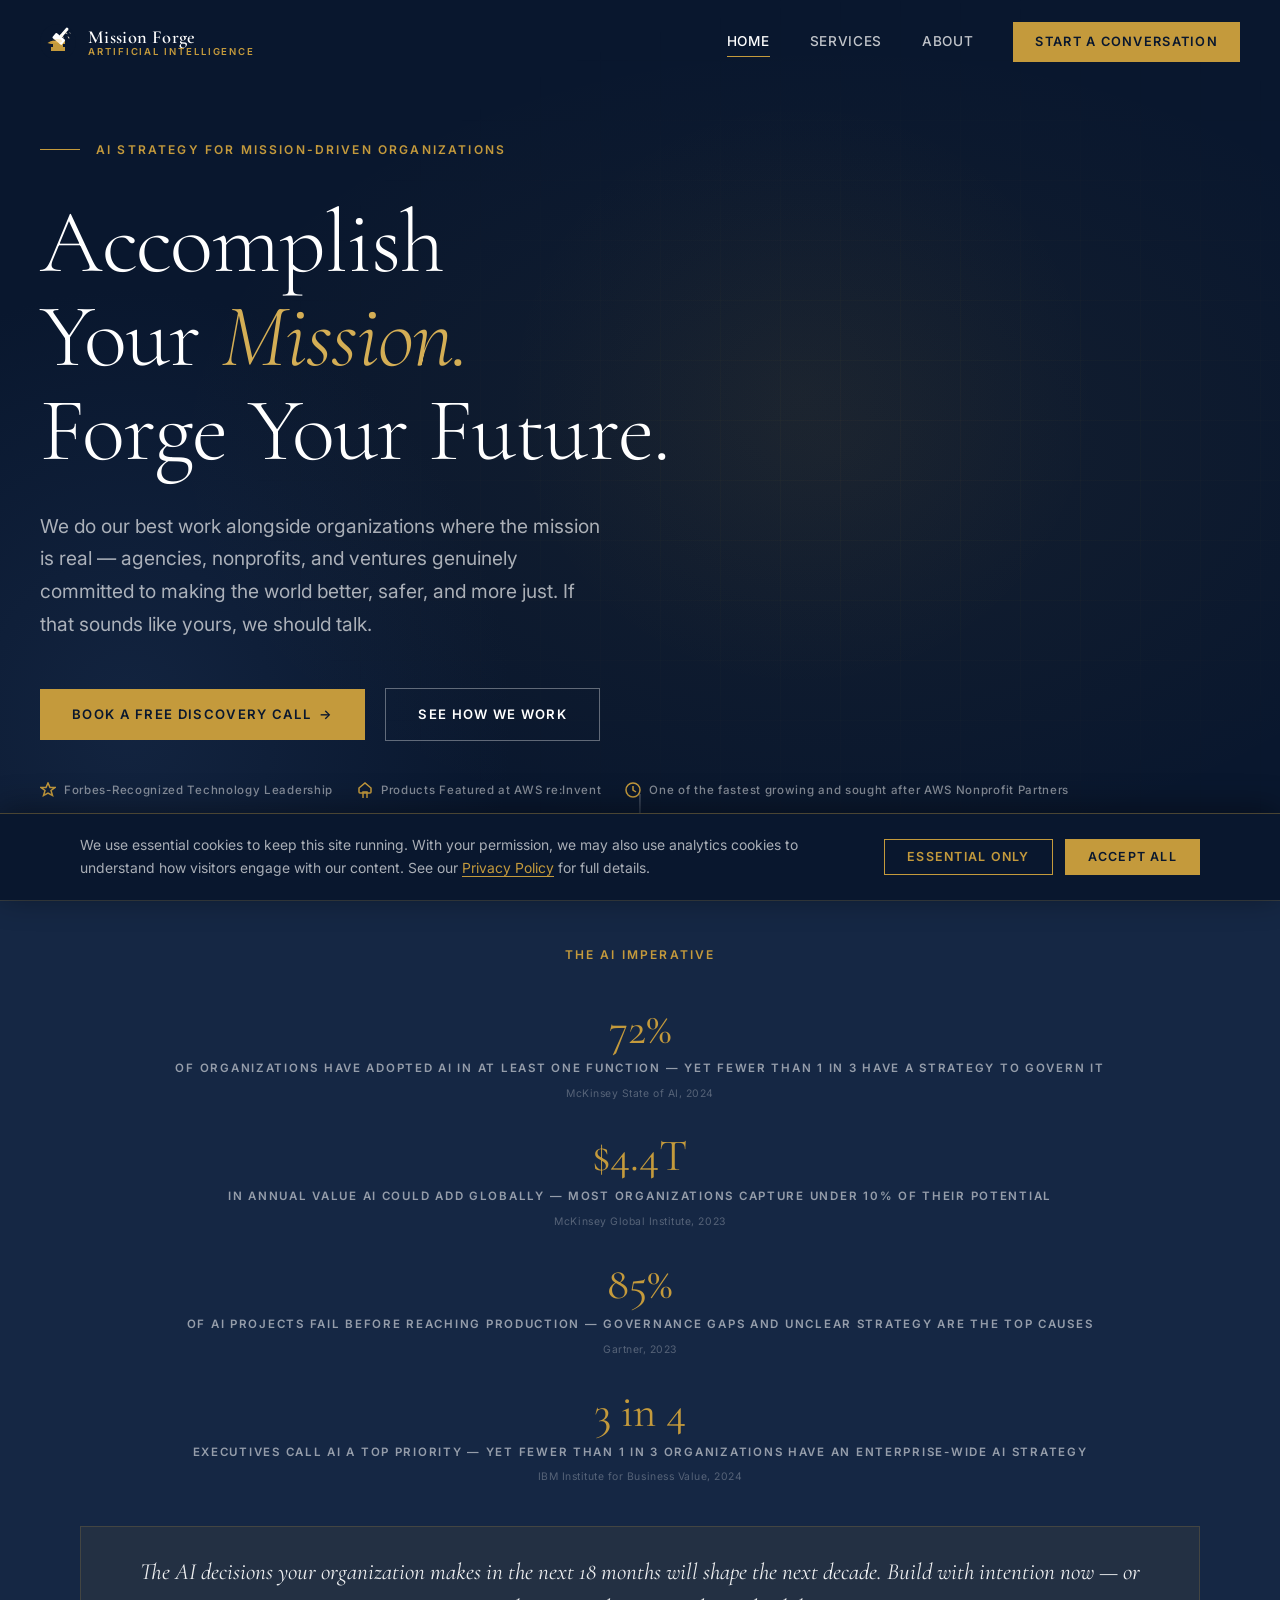
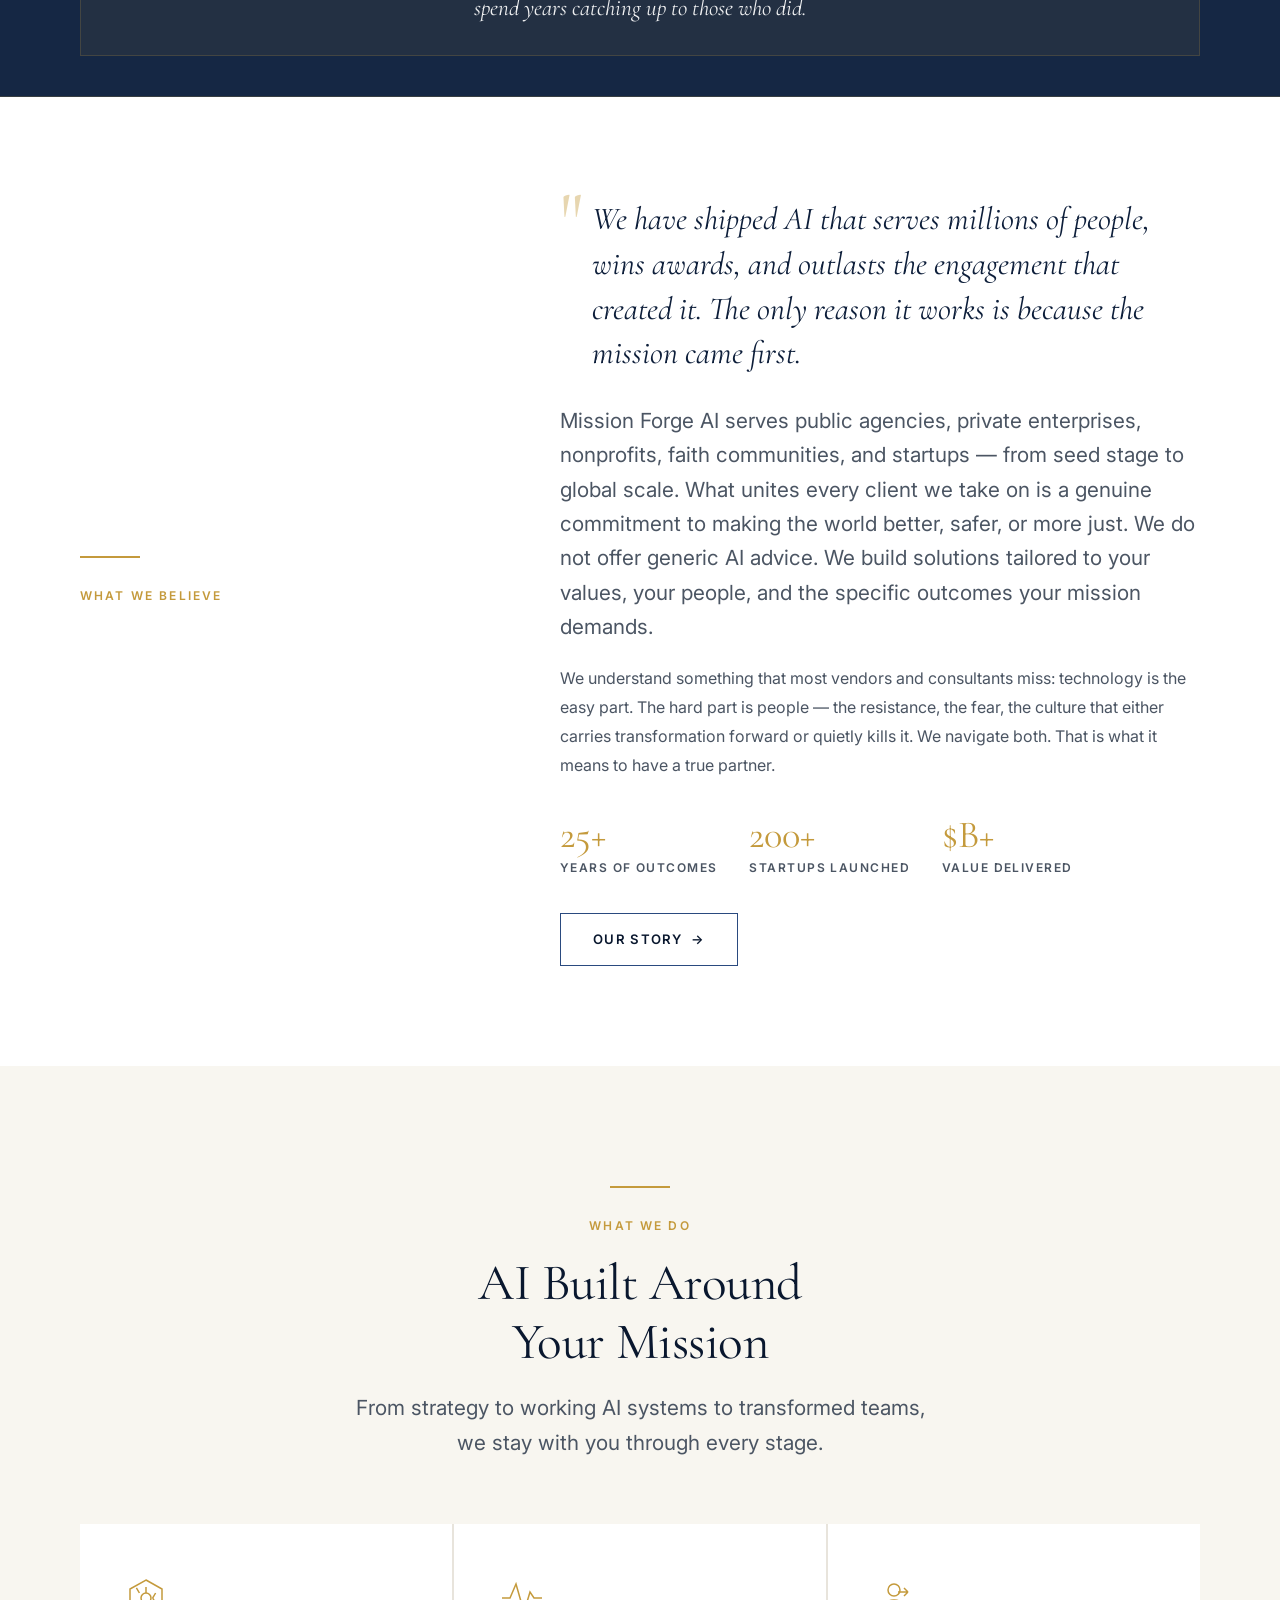
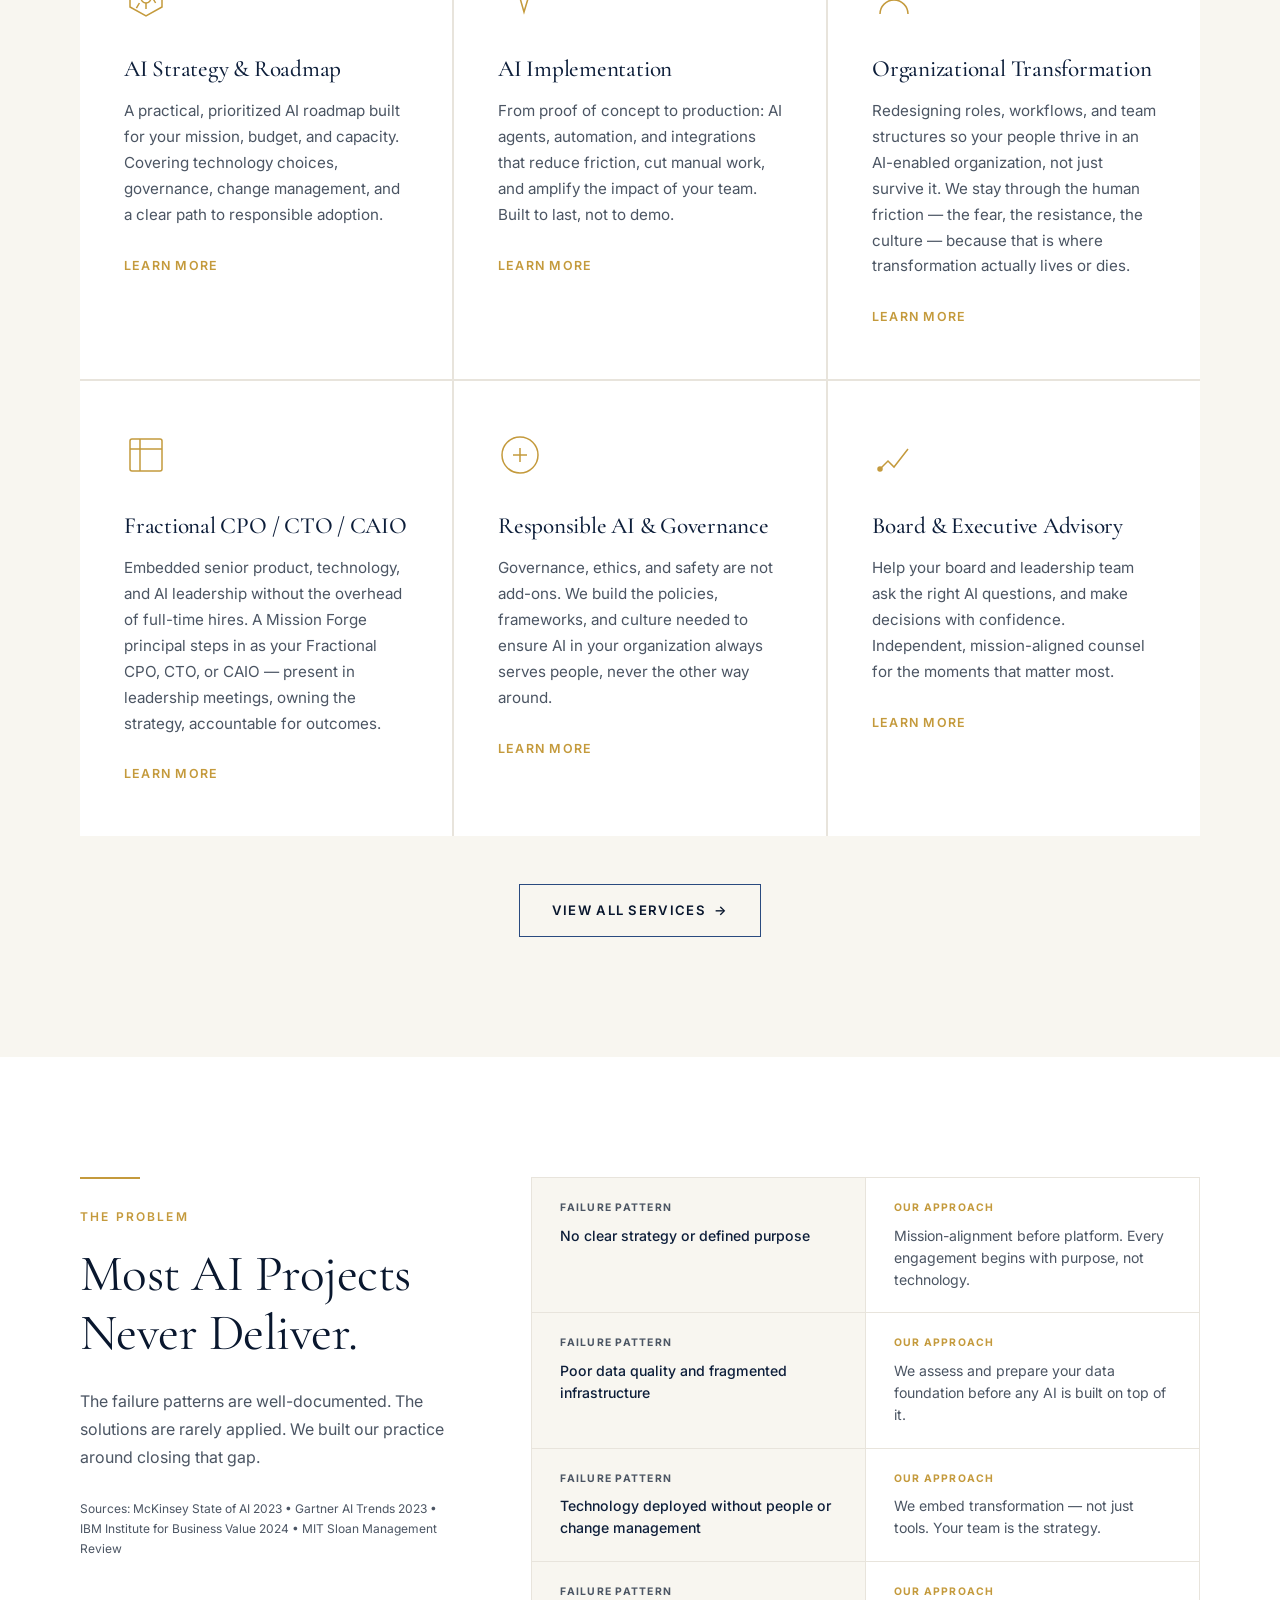
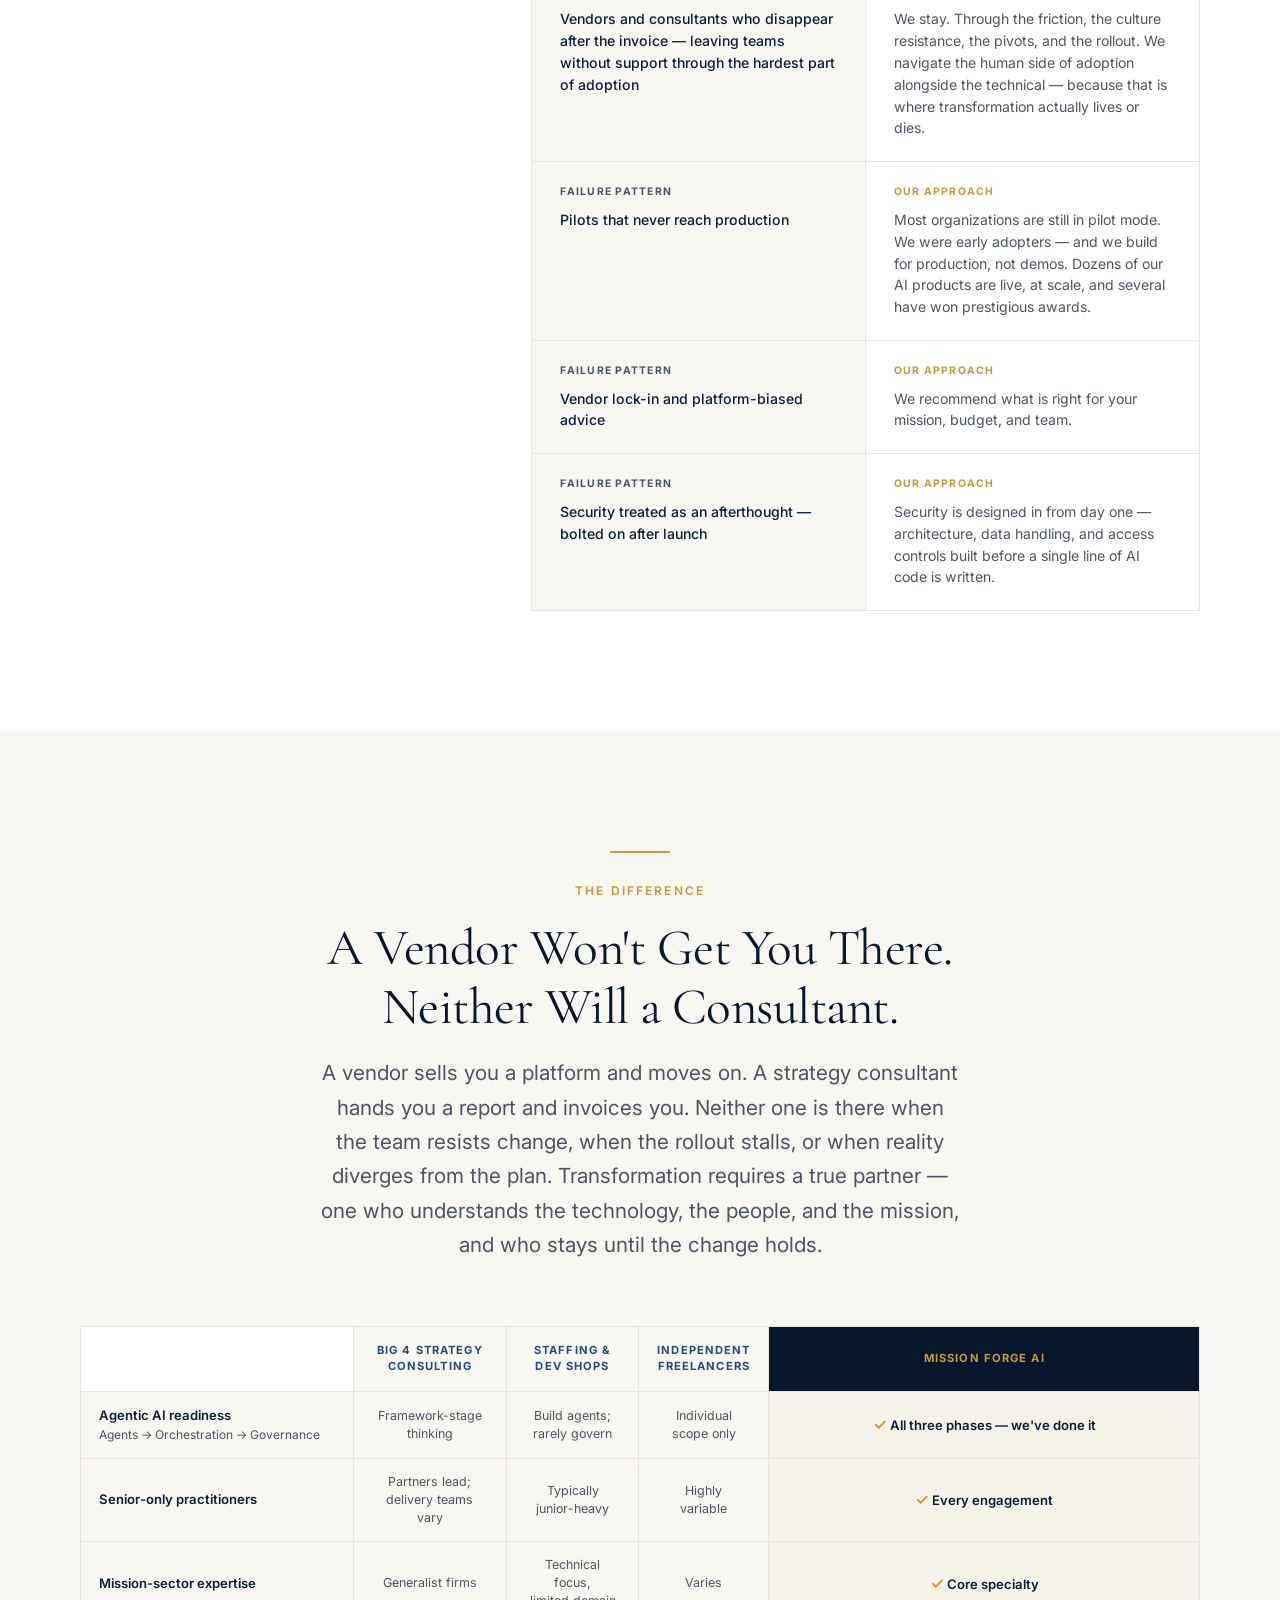
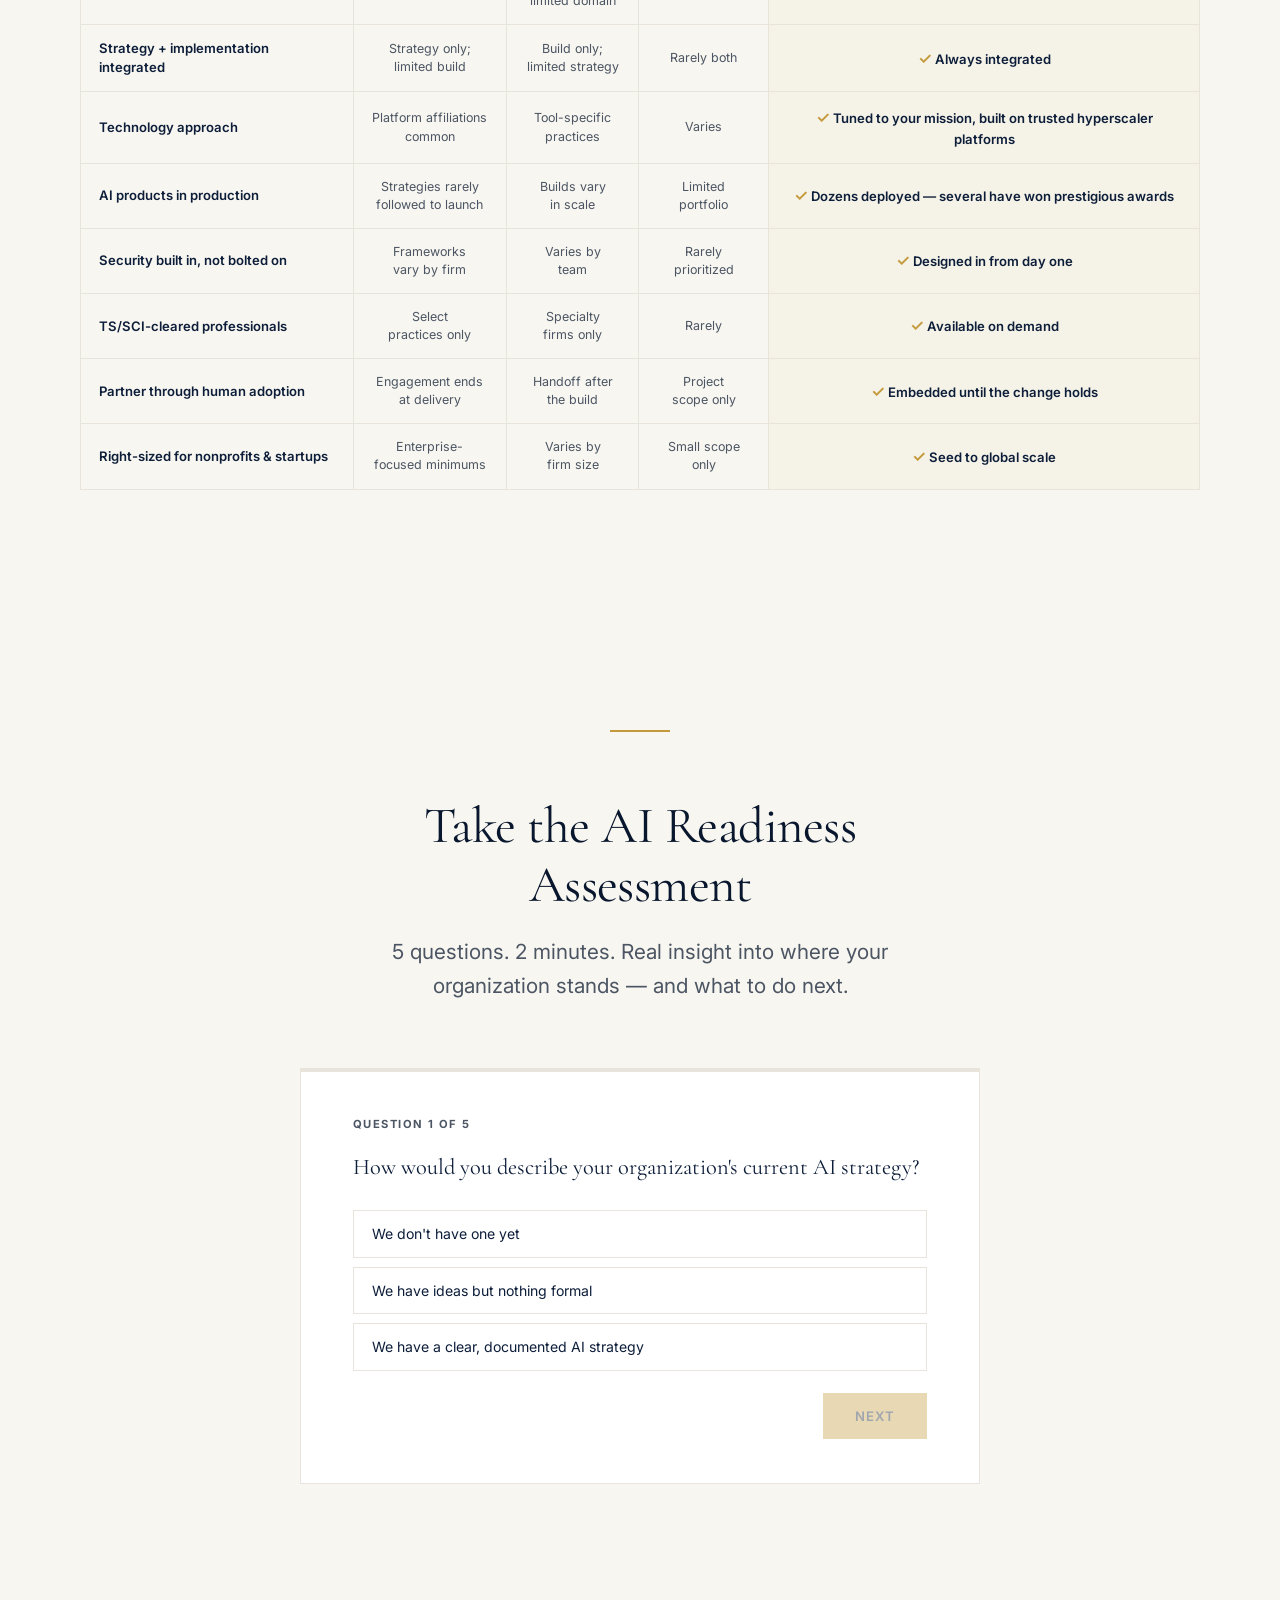
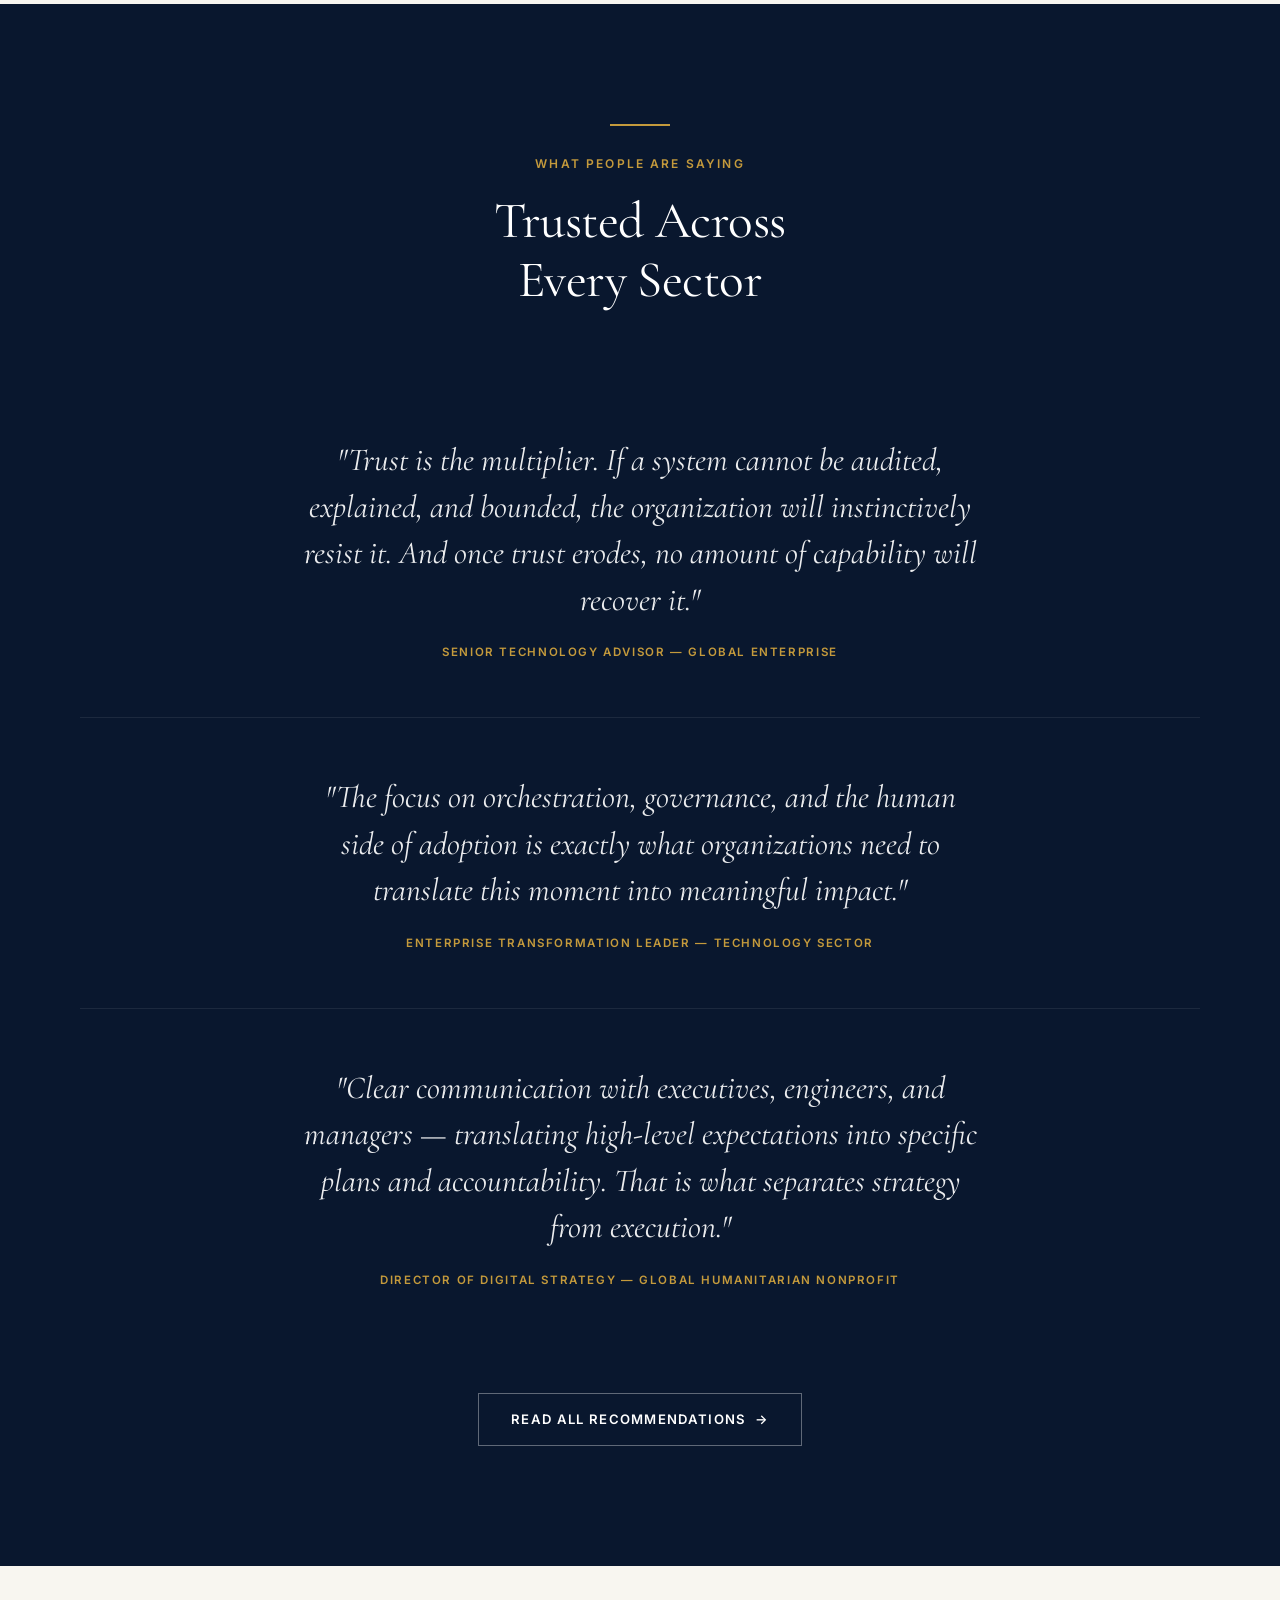
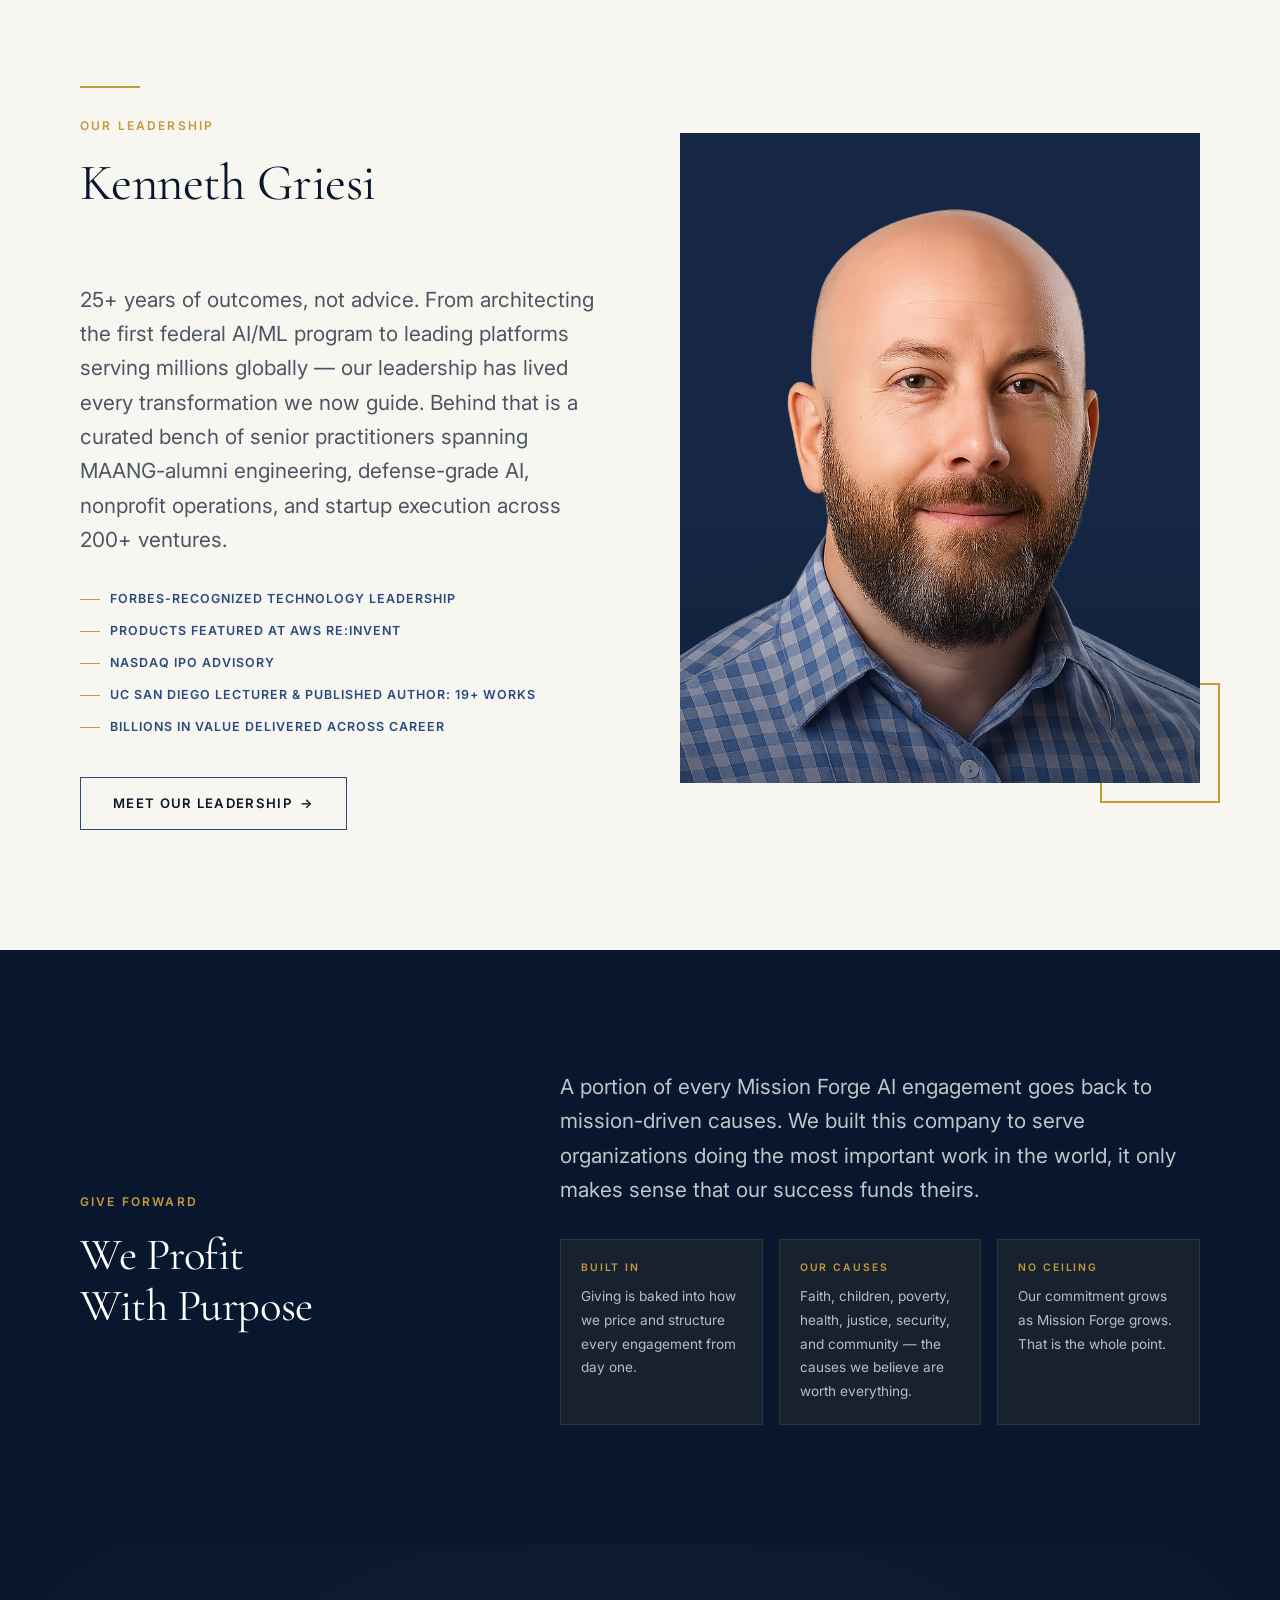
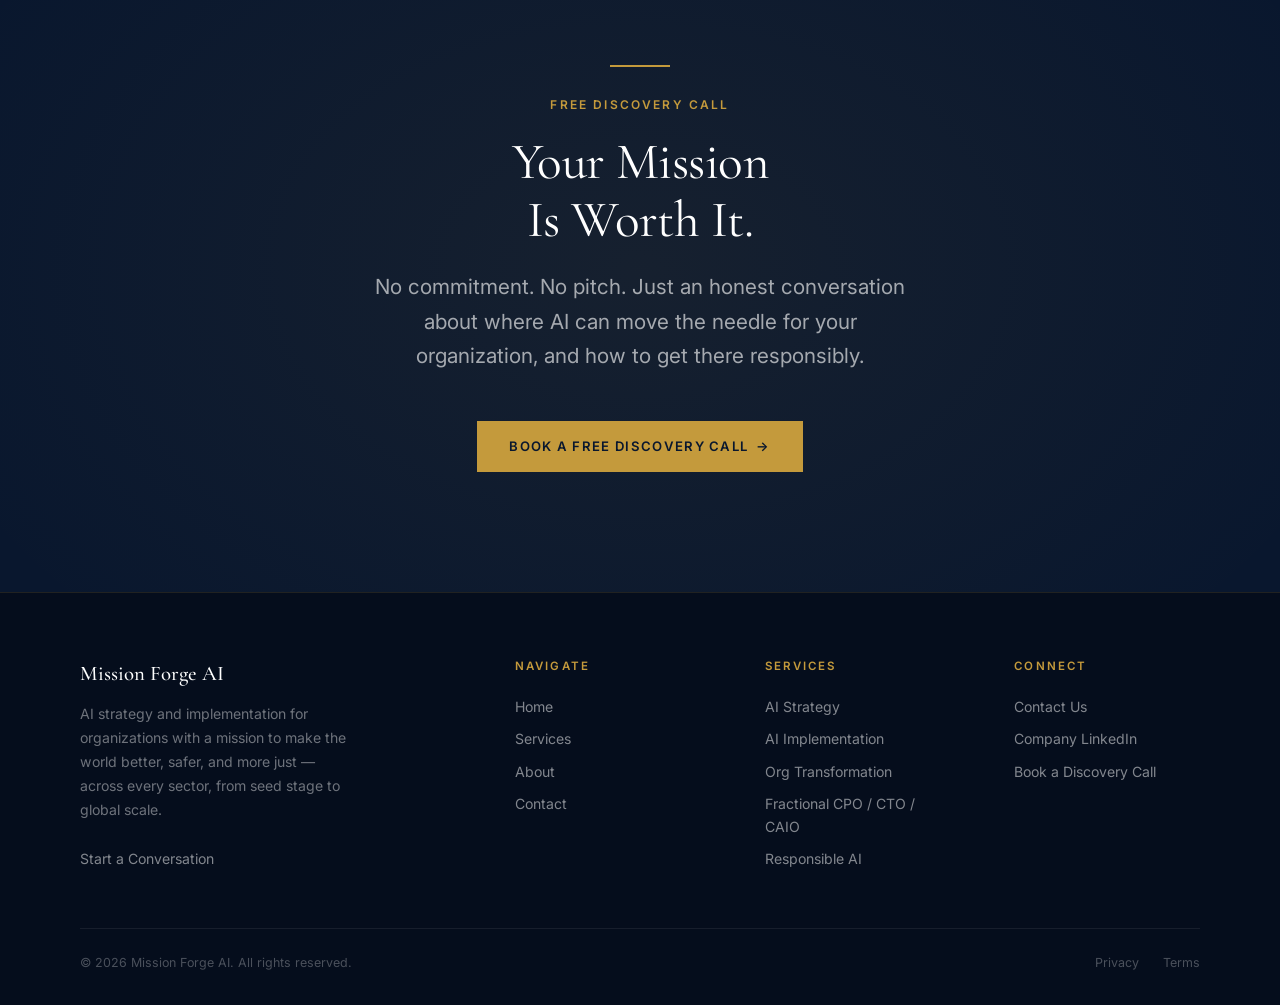
==== index.html @ d60ec54c "Add files via upload" ====
<!DOCTYPE html>
<html lang="en">
<head>
  <meta charset="UTF-8" />
  <meta name="viewport" content="width=device-width, initial-scale=1.0" />
  <title>Mission Forge AI, AI Strategy for Mission-Driven Organizations</title>
  <meta name="description" content="Mission Forge AI helps public agencies, private enterprises, nonprofits, and startups adopt AI responsibly, strategically, and with measurable results. We specialize in organizations with a mission to make the world better, safer, and more just." />
  <link rel="stylesheet" href="css/style.css" />
  <link rel="icon" type="image/png" href="assets/logo.png" />
</head>
<body>

  <!-- ============================================================
       NAVIGATION
       ============================================================ -->
  <nav class="nav" id="nav">
    <div class="nav__inner">
      <a href="index.html" class="nav__logo">
        <div class="nav__logo-mark">
          <!-- Forge mark SVG approximation for dark backgrounds -->
          <svg viewBox="0 0 36 36" fill="none" xmlns="http://www.w3.org/2000/svg" width="36" height="36">
            <defs><clipPath id="forge-clip"><circle cx="18" cy="18" r="18"/></clipPath></defs>
            <circle cx="18" cy="18" r="18" fill="#09172E"/>
            <g clip-path="url(#forge-clip)">
              <!-- Anvil (gold) horn on left, flat top, stepped waist, wide base -->
              <path d="M7.5 19 L11 17 L25 17 L25 20 L23 20 L23 23 L25 23 L25 27 L11 27 L11 23 L13 23 L13 20 L11 20 Z" fill="#C49A3C"/>
              <!-- Sledgehammer (white) from upper-left, pivot at anvil strike -->
              <g transform="rotate(40 17 17)">
                <rect x="15.5" y="0" width="3" height="12" rx="1.5" fill="#FFFFFF"/>
                <rect x="11" y="11" width="12" height="6.5" rx="1" fill="#FFFFFF"/>
              </g>
              <!-- Impact glow at strike point -->
              <ellipse cx="17" cy="17" rx="5" ry="2" fill="#F0B845" opacity="0.3"/>
              <!-- Forge sparks: elongated diamonds pointing in travel direction -->
              <path d="M0 -2.8 L0.65 0 L0 2.8 L-0.65 0 Z" transform="translate(22 12) rotate(-45)" fill="#F5EDD3"/>
              <path d="M0 -2.2 L0.55 0 L0 2.2 L-0.55 0 Z" transform="translate(26 9) rotate(-52)" fill="#F5EDD3" opacity="0.92"/>
              <path d="M0 -1.9 L0.48 0 L0 1.9 L-0.48 0 Z" transform="translate(28.5 13.5) rotate(-28)" fill="#F5EDD3" opacity="0.85"/>
              <path d="M0 -1.5 L0.42 0 L0 1.5 L-0.42 0 Z" transform="translate(30 9) rotate(-58)" fill="#F5EDD3" opacity="0.75"/>
              <path d="M0 -1.3 L0.38 0 L0 1.3 L-0.38 0 Z" transform="translate(27.5 6) rotate(-44)" fill="#F5EDD3" opacity="0.68"/>
              <circle cx="24.5" cy="7.5" r="0.6" fill="#F5EDD3" opacity="0.72"/>
              <circle cx="23" cy="9" r="0.48" fill="#F5EDD3" opacity="0.65"/>
            </g>
          </svg>
        </div>
        <div class="nav__logo-text">
          <span class="nav__logo-name">Mission Forge</span>
          <span class="nav__logo-sub">Artificial Intelligence</span>
        </div>
      </a>
      <div class="nav__links" id="navLinks">
        <a href="index.html"     class="nav__link active">Home</a>
        <a href="services.html"  class="nav__link">Services</a>
        <a href="about.html"     class="nav__link">About</a>
        <a href="contact.html"   class="nav__link nav__cta">Start a Conversation</a>
      </div>
      <button class="nav__toggle" id="navToggle" aria-label="Toggle menu">
        <span></span><span></span><span></span>
      </button>
    </div>
  </nav>

  <!-- ============================================================
       HERO
       ============================================================ -->
  <section class="hero">
    <div class="hero__bg">
      <div class="hero__grid"></div>
    </div>
    <div class="hero__content">
      <div class="hero__eyebrow fade-up">
        <div class="hero__eyebrow-line"></div>
        <span class="eyebrow">AI Strategy for Mission-Driven Organizations</span>
      </div>
      <h1 class="hero__headline fade-up fade-up-delay-1">
        Accomplish<br>Your <em>Mission.</em><br>Forge Your Future.
      </h1>
      <p class="hero__sub fade-up fade-up-delay-2">
        We do our best work alongside organizations where the mission is real — agencies, nonprofits, and ventures genuinely committed to making the world better, safer, and more just. If that sounds like yours, we should talk.
      </p>
      <div class="hero__actions fade-up fade-up-delay-3">
        <a href="contact.html"  class="btn btn--gold btn--arrow">Book a Free Discovery Call</a>
        <a href="services.html" class="btn btn--outline">See How We Work</a>
      </div>
      <div class="hero__badges fade-up" style="margin-top:40px;display:flex;gap:24px;flex-wrap:wrap;align-items:center;">
        <div class="hero__badge">
          <svg width="16" height="16" viewBox="0 0 16 16" fill="none" stroke="var(--gold)" stroke-width="1.5" style="flex-shrink:0"><path d="M8 1l2 4.5h5l-4 3 1.5 5L8 11l-4.5 2.5 1.5-5-4-3h5z"/></svg>
          <span>Forbes-Recognized Technology Leadership</span>
        </div>
        <div class="hero__badge">
          <svg width="16" height="16" viewBox="0 0 16 16" fill="none" stroke="var(--gold)" stroke-width="1.5" style="flex-shrink:0"><path d="M2 10V6l6-5 6 5v4a1 1 0 01-1 1H3a1 1 0 01-1-1z"/><path d="M6 16v-6h4v6"/></svg>
          <span>Products Featured at AWS re:Invent</span>
        </div>
        <div class="hero__badge">
          <svg width="16" height="16" viewBox="0 0 16 16" fill="none" stroke="var(--gold)" stroke-width="1.5" style="flex-shrink:0"><circle cx="8" cy="8" r="7"/><path d="M8 4v4l3 2"/></svg>
          <span>One of the fastest growing and sought after AWS Nonprofit Partners</span>
        </div>
      </div>
    </div>
    <div class="hero__scroll">
      <div class="hero__scroll-line"></div>
      <span>Scroll</span>
    </div>
  </section>

  <!-- ============================================================
       URGENCY STATS
       ============================================================ -->
  <section class="stats-bar section--dark">
    <div class="container">
      <div class="text-center" style="margin-bottom:40px;">
        <span class="eyebrow">The AI Imperative</span>
      </div>
      <div class="stats-bar__inner">
        <div class="stat-item fade-up">
          <div class="stat-item__number">72%</div>
          <div class="stat-item__label">of organizations have adopted AI in at least one function — yet fewer than 1 in 3 have a strategy to govern it</div>
          <div class="stat-item__source">McKinsey State of AI, 2024</div>
        </div>
        <div class="stat-item fade-up fade-up-delay-1">
          <div class="stat-item__number">$4.4T</div>
          <div class="stat-item__label">in annual value AI could add globally — most organizations capture under 10% of their potential</div>
          <div class="stat-item__source">McKinsey Global Institute, 2023</div>
        </div>
        <div class="stat-item fade-up fade-up-delay-2">
          <div class="stat-item__number">85%</div>
          <div class="stat-item__label">of AI projects fail before reaching production — governance gaps and unclear strategy are the top causes</div>
          <div class="stat-item__source">Gartner, 2023</div>
        </div>
        <div class="stat-item fade-up fade-up-delay-3">
          <div class="stat-item__number">3 in 4</div>
          <div class="stat-item__label">executives call AI a top priority — yet fewer than 1 in 3 organizations have an enterprise-wide AI strategy</div>
          <div class="stat-item__source">IBM Institute for Business Value, 2024</div>
        </div>
      </div>
      <div style="margin-top:40px;padding:28px 40px;background:rgba(196,154,60,0.08);border:1px solid rgba(196,154,60,0.2);text-align:center;" class="fade-up">
        <p style="color:rgba(255,255,255,.92);font-size:clamp(1.15rem,2vw,1.45rem);font-family:var(--font-serif);font-style:italic;line-height:1.55;margin:0;">
          The AI decisions your organization makes in the next 18 months will shape the next decade. Build with intention now — or spend years catching up to those who did.
        </p>
      </div>
    </div>
  </section>

  <!-- ============================================================
       MISSION STATEMENT
       ============================================================ -->
  <section class="mission section">
    <div class="container">
      <div class="mission__inner">
        <div>
          <div class="gold-line fade-up"></div>
          <span class="eyebrow fade-up">What We Believe</span>
        </div>
        <div>
          <blockquote class="mission__quote fade-up">
            We have shipped AI that serves millions of people, wins awards, and outlasts the engagement that created it. The only reason it works is because the mission came first.
          </blockquote>
          <p class="lead fade-up fade-up-delay-1" style="margin-top: 28px;">
            Mission Forge AI serves public agencies, private enterprises, nonprofits, faith communities, and startups — from seed stage to global scale. What unites every client we take on is a genuine commitment to making the world better, safer, or more just. We do not offer generic AI advice. We build solutions tailored to your values, your people, and the specific outcomes your mission demands.
          </p>
          <p class="fade-up fade-up-delay-2" style="margin-top:20px;color:var(--text-secondary);line-height:1.8;">
            We understand something that most vendors and consultants miss: technology is the easy part. The hard part is people — the resistance, the fear, the culture that either carries transformation forward or quietly kills it. We navigate both. That is what it means to have a true partner.
          </p>
          <div style="display:flex;gap:32px;flex-wrap:wrap;margin-top:36px;" class="fade-up fade-up-delay-2">
            <div>
              <div style="font-family:var(--font-serif);font-size:2.4rem;color:var(--gold);line-height:1;">25+</div>
              <div style="font-size:.75rem;font-weight:600;letter-spacing:.12em;text-transform:uppercase;color:var(--text-secondary);margin-top:4px;">Years of Outcomes</div>
            </div>
            <div>
              <div style="font-family:var(--font-serif);font-size:2.4rem;color:var(--gold);line-height:1;">200+</div>
              <div style="font-size:.75rem;font-weight:600;letter-spacing:.12em;text-transform:uppercase;color:var(--text-secondary);margin-top:4px;">Startups Launched</div>
            </div>
            <div>
              <div style="font-family:var(--font-serif);font-size:2.4rem;color:var(--gold);line-height:1;">$B+</div>
              <div style="font-size:.75rem;font-weight:600;letter-spacing:.12em;text-transform:uppercase;color:var(--text-secondary);margin-top:4px;">Value Delivered</div>
            </div>
          </div>
          <a href="about.html" class="btn btn--outline-dark btn--arrow fade-up" style="margin-top: 36px; display: inline-flex;">Our Story</a>
        </div>
      </div>
    </div>
  </section>

  <!-- ============================================================
       SERVICES PREVIEW
       ============================================================ -->
  <section class="section section--off-white">
    <div class="container">
      <div class="text-center mb-64">
        <div class="gold-line gold-line--center fade-up"></div>
        <span class="eyebrow fade-up">What We Do</span>
        <h2 class="fade-up fade-up-delay-1" style="margin-top: 16px;">AI Built Around<br>Your Mission</h2>
        <p class="lead fade-up fade-up-delay-2" style="max-width:600px;margin:20px auto 0;">From strategy to working AI systems to transformed teams, we stay with you through every stage.</p>
      </div>
      <div class="services__grid" style="grid-template-columns:repeat(3,1fr);">

        <div class="service-card fade-up">
          <svg class="service-card__icon" viewBox="0 0 44 44" fill="none" stroke="currentColor" stroke-width="1.5">
            <path d="M22 4l16 9v18L22 40 6 31V13L22 4z"/>
            <circle cx="22" cy="22" r="5"/>
            <path d="M22 17v-6M22 33v-6M31.6 17l-3 5.2M15.4 27l-3 5.2M31.6 27l-3-5.2M15.4 17l-3-5.2"/>
          </svg>
          <h3 class="service-card__title">AI Strategy &amp; Roadmap</h3>
          <p class="service-card__desc">
            A practical, prioritized AI roadmap built for your mission, budget, and capacity. Covering technology choices, governance, change management, and a clear path to responsible adoption.
          </p>
          <a href="services.html#ai-strategy" class="service-card__link">Learn more</a>
        </div>

        <div class="service-card fade-up fade-up-delay-1">
          <svg class="service-card__icon" viewBox="0 0 44 44" fill="none" stroke="currentColor" stroke-width="1.5">
            <path d="M4 22h8l6-14 8 28 6-20 4 6h8"/>
          </svg>
          <h3 class="service-card__title">AI Implementation</h3>
          <p class="service-card__desc">
            From proof of concept to production: AI agents, automation, and integrations that reduce friction, cut manual work, and amplify the impact of your team. Built to last, not to demo.
          </p>
          <a href="services.html#implementation" class="service-card__link">Learn more</a>
        </div>

        <div class="service-card fade-up fade-up-delay-2">
          <svg class="service-card__icon" viewBox="0 0 44 44" fill="none" stroke="currentColor" stroke-width="1.5">
            <circle cx="22" cy="14" r="6"/>
            <path d="M8 38c0-7.7 6.3-14 14-14s14 6.3 14 14"/>
            <path d="M32 20l4-4m0 0l-4-4m4 4H26"/>
          </svg>
          <h3 class="service-card__title">Organizational Transformation</h3>
          <p class="service-card__desc">
            Redesigning roles, workflows, and team structures so your people thrive in an AI-enabled organization, not just survive it. We stay through the human friction — the fear, the resistance, the culture — because that is where transformation actually lives or dies.
          </p>
          <a href="services.html#transformation" class="service-card__link">Learn more</a>
        </div>

        <div class="service-card fade-up">
          <svg class="service-card__icon" viewBox="0 0 44 44" fill="none" stroke="currentColor" stroke-width="1.5">
            <rect x="6" y="6" width="32" height="32" rx="2"/>
            <path d="M6 16h32M16 6v32"/>
          </svg>
          <h3 class="service-card__title">Fractional CPO / CTO / CAIO</h3>
          <p class="service-card__desc">
            Embedded senior product, technology, and AI leadership without the overhead of full-time hires. A Mission Forge principal steps in as your Fractional CPO, CTO, or CAIO — present in leadership meetings, owning the strategy, accountable for outcomes.
          </p>
          <a href="services.html#fractional" class="service-card__link">Learn more</a>
        </div>

        <div class="service-card fade-up fade-up-delay-1">
          <svg class="service-card__icon" viewBox="0 0 44 44" fill="none" stroke="currentColor" stroke-width="1.5">
            <path d="M22 4C12.1 4 4 12.1 4 22s8.1 18 18 18 18-8.1 18-18S31.9 4 22 4z"/>
            <path d="M15 22h14M22 15v14"/>
          </svg>
          <h3 class="service-card__title">Responsible AI &amp; Governance</h3>
          <p class="service-card__desc">
            Governance, ethics, and safety are not add-ons. We build the policies, frameworks, and culture needed to ensure AI in your organization always serves people, never the other way around.
          </p>
          <a href="services.html#governance" class="service-card__link">Learn more</a>
        </div>

        <div class="service-card fade-up fade-up-delay-2">
          <svg class="service-card__icon" viewBox="0 0 44 44" fill="none" stroke="currentColor" stroke-width="1.5">
            <path d="M8 36l8-8 6 6 14-18"/>
            <circle cx="8" cy="36" r="2" fill="currentColor"/>
          </svg>
          <h3 class="service-card__title">Board &amp; Executive Advisory</h3>
          <p class="service-card__desc">
            Help your board and leadership team ask the right AI questions, and make decisions with confidence. Independent, mission-aligned counsel for the moments that matter most.
          </p>
          <a href="services.html#advisory" class="service-card__link">Learn more</a>
        </div>

      </div>
      <div class="text-center mt-48 fade-up">
        <a href="services.html" class="btn btn--outline-dark btn--arrow">View All Services</a>
      </div>
    </div>
  </section>

  <!-- ============================================================
       WHY AI FAILS
       ============================================================ -->
  <section class="section" id="why-ai-fails">
    <div class="container">
      <div style="display:grid;grid-template-columns:1fr 1.8fr;gap:80px;align-items:start;">
        <div>
          <div class="gold-line fade-up"></div>
          <span class="eyebrow fade-up">The Problem</span>
          <h2 class="fade-up fade-up-delay-1" style="margin-top:16px;margin-bottom:24px;">Most AI Projects<br>Never Deliver.</h2>
          <p class="fade-up fade-up-delay-2" style="margin-bottom:28px;color:var(--text-secondary);">The failure patterns are well-documented. The solutions are rarely applied. We built our practice around closing that gap.</p>
          <p class="fade-up" style="font-size:.75rem;color:var(--text-secondary);line-height:1.7;">Sources: McKinsey State of AI 2023 &bull; Gartner AI Trends 2023 &bull; IBM Institute for Business Value 2024 &bull; MIT Sloan Management Review</p>
        </div>
        <div class="failure-grid fade-up">
          <div class="failure-row">
            <div class="failure-cell failure-cell--problem">
              <div class="failure-cell__label failure-cell__label--problem">Failure Pattern</div>
              <div class="failure-cell__text">No clear strategy or defined purpose</div>
            </div>
            <div class="failure-cell failure-cell--solution">
              <div class="failure-cell__label failure-cell__label--solution">Our Approach</div>
              <div class="failure-cell__text">Mission-alignment before platform. Every engagement begins with purpose, not technology.</div>
            </div>
          </div>
          <div class="failure-row">
            <div class="failure-cell failure-cell--problem">
              <div class="failure-cell__label failure-cell__label--problem">Failure Pattern</div>
              <div class="failure-cell__text">Poor data quality and fragmented infrastructure</div>
            </div>
            <div class="failure-cell failure-cell--solution">
              <div class="failure-cell__label failure-cell__label--solution">Our Approach</div>
              <div class="failure-cell__text">We assess and prepare your data foundation before any AI is built on top of it.</div>
            </div>
          </div>
          <div class="failure-row">
            <div class="failure-cell failure-cell--problem">
              <div class="failure-cell__label failure-cell__label--problem">Failure Pattern</div>
              <div class="failure-cell__text">Technology deployed without people or change management</div>
            </div>
            <div class="failure-cell failure-cell--solution">
              <div class="failure-cell__label failure-cell__label--solution">Our Approach</div>
              <div class="failure-cell__text">We embed transformation — not just tools. Your team is the strategy.</div>
            </div>
          </div>
          <div class="failure-row">
            <div class="failure-cell failure-cell--problem">
              <div class="failure-cell__label failure-cell__label--problem">Failure Pattern</div>
              <div class="failure-cell__text">Vendors and consultants who disappear after the invoice — leaving teams without support through the hardest part of adoption</div>
            </div>
            <div class="failure-cell failure-cell--solution">
              <div class="failure-cell__label failure-cell__label--solution">Our Approach</div>
              <div class="failure-cell__text">We stay. Through the friction, the culture resistance, the pivots, and the rollout. We navigate the human side of adoption alongside the technical — because that is where transformation actually lives or dies.</div>
            </div>
          </div>
          <div class="failure-row">
            <div class="failure-cell failure-cell--problem">
              <div class="failure-cell__label failure-cell__label--problem">Failure Pattern</div>
              <div class="failure-cell__text">Pilots that never reach production</div>
            </div>
            <div class="failure-cell failure-cell--solution">
              <div class="failure-cell__label failure-cell__label--solution">Our Approach</div>
              <div class="failure-cell__text">Most organizations are still in pilot mode. We were early adopters — and we build for production, not demos. Dozens of our AI products are live, at scale, and several have won prestigious awards.</div>
            </div>
          </div>
          <div class="failure-row">
            <div class="failure-cell failure-cell--problem">
              <div class="failure-cell__label failure-cell__label--problem">Failure Pattern</div>
              <div class="failure-cell__text">Vendor lock-in and platform-biased advice</div>
            </div>
            <div class="failure-cell failure-cell--solution">
              <div class="failure-cell__label failure-cell__label--solution">Our Approach</div>
              <div class="failure-cell__text">We recommend what is right for your mission, budget, and team.</div>
            </div>
          </div>
          <div class="failure-row">
            <div class="failure-cell failure-cell--problem">
              <div class="failure-cell__label failure-cell__label--problem">Failure Pattern</div>
              <div class="failure-cell__text">Security treated as an afterthought — bolted on after launch</div>
            </div>
            <div class="failure-cell failure-cell--solution">
              <div class="failure-cell__label failure-cell__label--solution">Our Approach</div>
              <div class="failure-cell__text">Security is designed in from day one — architecture, data handling, and access controls built before a single line of AI code is written.</div>
            </div>
          </div>
        </div>
      </div>
    </div>
  </section>

  <!-- ============================================================
       COMPARISON GRID
       ============================================================ -->
  <section class="section section--off-white" id="why-us">
    <div class="container">
      <div class="text-center mb-64">
        <div class="gold-line gold-line--center fade-up"></div>
        <span class="eyebrow fade-up">The Difference</span>
        <h2 class="fade-up fade-up-delay-1" style="margin-top:16px;">A Vendor Won't Get You There.<br>Neither Will a Consultant.</h2>
        <p class="lead fade-up fade-up-delay-2" style="max-width:640px;margin:20px auto 0;color:var(--text-secondary);">A vendor sells you a platform and moves on. A strategy consultant hands you a report and invoices you. Neither one is there when the team resists change, when the rollout stalls, or when reality diverges from the plan. Transformation requires a true partner — one who understands the technology, the people, and the mission, and who stays until the change holds.</p>
      </div>
      <div class="comp-wrap fade-up">
        <table class="comp-table">
          <thead>
            <tr>
              <th></th>
              <th class="th--other">Big 4 Strategy<br>Consulting</th>
              <th class="th--other">Staffing &amp;<br>Dev Shops</th>
              <th class="th--other">Independent<br>Freelancers</th>
              <th class="th--mf">Mission Forge AI</th>
            </tr>
          </thead>
          <tbody>
            <tr>
              <td>Agentic AI readiness<br><span style="font-size:.75rem;color:var(--text-secondary);font-weight:400;">Agents &rarr; Orchestration &rarr; Governance</span></td>
              <td class="td--other">Framework-stage<br>thinking</td>
              <td class="td--other">Build agents;<br>rarely govern</td>
              <td class="td--other">Individual<br>scope only</td>
              <td class="td--mf"><span class="comp-check">&#10003;</span> All three phases — we've done it</td>
            </tr>
            <tr>
              <td>Senior-only practitioners</td>
              <td class="td--other">Partners lead;<br>delivery teams vary</td>
              <td class="td--other">Typically<br>junior-heavy</td>
              <td class="td--other">Highly<br>variable</td>
              <td class="td--mf"><span class="comp-check">&#10003;</span> Every engagement</td>
            </tr>
            <tr>
              <td>Mission-sector expertise</td>
              <td class="td--other">Generalist firms</td>
              <td class="td--other">Technical focus,<br>limited domain</td>
              <td class="td--other">Varies</td>
              <td class="td--mf"><span class="comp-check">&#10003;</span> Core specialty</td>
            </tr>
            <tr>
              <td>Strategy + implementation integrated</td>
              <td class="td--other">Strategy only;<br>limited build</td>
              <td class="td--other">Build only;<br>limited strategy</td>
              <td class="td--other">Rarely both</td>
              <td class="td--mf"><span class="comp-check">&#10003;</span> Always integrated</td>
            </tr>
            <tr>
              <td>Technology approach</td>
              <td class="td--other">Platform affiliations<br>common</td>
              <td class="td--other">Tool-specific<br>practices</td>
              <td class="td--other">Varies</td>
              <td class="td--mf"><span class="comp-check">&#10003;</span> Tuned to your mission, built on trusted hyperscaler platforms</td>
            </tr>
            <tr>
              <td>AI products in production</td>
              <td class="td--other">Strategies rarely<br>followed to launch</td>
              <td class="td--other">Builds vary<br>in scale</td>
              <td class="td--other">Limited<br>portfolio</td>
              <td class="td--mf"><span class="comp-check">&#10003;</span> Dozens deployed — several have won prestigious awards</td>
            </tr>
            <tr>
              <td>Security built in, not bolted on</td>
              <td class="td--other">Frameworks<br>vary by firm</td>
              <td class="td--other">Varies by<br>team</td>
              <td class="td--other">Rarely<br>prioritized</td>
              <td class="td--mf"><span class="comp-check">&#10003;</span> Designed in from day one</td>
            </tr>
            <tr>
              <td>TS/SCI-cleared professionals</td>
              <td class="td--other">Select<br>practices only</td>
              <td class="td--other">Specialty<br>firms only</td>
              <td class="td--other">Rarely</td>
              <td class="td--mf"><span class="comp-check">&#10003;</span> Available on demand</td>
            </tr>
            <tr>
              <td>Partner through human adoption</td>
              <td class="td--other">Engagement ends<br>at delivery</td>
              <td class="td--other">Handoff after<br>the build</td>
              <td class="td--other">Project<br>scope only</td>
              <td class="td--mf"><span class="comp-check">&#10003;</span> Embedded until the change holds</td>
            </tr>
            <tr>
              <td>Right-sized for nonprofits &amp; startups</td>
              <td class="td--other">Enterprise-<br>focused minimums</td>
              <td class="td--other">Varies by<br>firm size</td>
              <td class="td--other">Small scope<br>only</td>
              <td class="td--mf"><span class="comp-check">&#10003;</span> Seed to global scale</td>
            </tr>
          </tbody>
        </table>
      </div>
    </div>
  </section>

  <!-- ============================================================
       AI READINESS ASSESSMENT
       ============================================================ -->
  <section class="section section--off-white" id="assessment">
    <div class="container">
      <div class="text-center mb-64">
        <div class="gold-line gold-line--center fade-up"></div>
        <span class="eyebrow fade-up">Where Do You Stand?</span>
        <h2 class="fade-up fade-up-delay-1" style="margin-top:16px;">Take the AI Readiness<br>Assessment</h2>
        <p class="lead fade-up fade-up-delay-2" style="max-width:500px;margin:20px auto 0;color:var(--text-secondary);">5 questions. 2 minutes. Real insight into where your organization stands — and what to do next.</p>
      </div>
      <div class="assessment-wrap fade-up">
        <div class="assessment-card" id="assessmentCard">
          <div class="assessment-track"><div class="assessment-track__fill" id="assessTrack"></div></div>
          <div class="assessment-inner" id="assessBody"></div>
        </div>
      </div>
    </div>
  </section>

  <!-- ============================================================
       TESTIMONIALS
       ============================================================ -->
  <section class="testimonials">
    <div class="container">
      <div class="testimonials__header">
        <div class="gold-line gold-line--center fade-up"></div>
        <span class="eyebrow fade-up">What People Are Saying</span>
        <h2 class="text-white fade-up fade-up-delay-1" style="margin-top: 16px;">Trusted Across<br>Every Sector</h2>
      </div>
      <div class="pull-quotes">

        <div class="pull-quote fade-up">
          <div class="pull-quote__text">"Trust is the multiplier. If a system cannot be audited, explained, and bounded, the organization will instinctively resist it. And once trust erodes, no amount of capability will recover it."</div>
          <div class="pull-quote__attr">Senior Technology Advisor &mdash; Global Enterprise</div>
        </div>

        <div class="pull-quote fade-up fade-up-delay-1">
          <div class="pull-quote__text">"The focus on orchestration, governance, and the human side of adoption is exactly what organizations need to translate this moment into meaningful impact."</div>
          <div class="pull-quote__attr">Enterprise Transformation Leader &mdash; Technology Sector</div>
        </div>

        <div class="pull-quote fade-up fade-up-delay-2">
          <div class="pull-quote__text">"Clear communication with executives, engineers, and managers — translating high-level expectations into specific plans and accountability. That is what separates strategy from execution."</div>
          <div class="pull-quote__attr">Director of Digital Strategy &mdash; Global Humanitarian Nonprofit</div>
        </div>

      </div>
      <div class="text-center mt-48 fade-up">
        <a href="about.html#testimonials" class="btn btn--outline btn--arrow">Read All Recommendations</a>
      </div>
    </div>
  </section>

  <!-- ============================================================
       LEADERSHIP PREVIEW
       ============================================================ -->
  <section class="leadership section--off-white">
    <div class="container">
      <div class="leadership__inner">
        <div>
          <div class="gold-line fade-up"></div>
          <span class="eyebrow fade-up">Our Leadership</span>
          <h2 class="fade-up fade-up-delay-1" style="margin-top: 16px; margin-bottom: 24px;">Kenneth Griesi</h2>
          <p style="font-size:.8rem;font-weight:600;letter-spacing:.1em;text-transform:uppercase;color:var(--gold);margin-bottom:24px;" class="fade-up fade-up-delay-1">Founder &amp; Managing Partner</p>
          <p class="lead fade-up fade-up-delay-2">
            25+ years of outcomes, not advice. From architecting the first federal AI/ML program to leading platforms serving millions globally — our leadership has lived every transformation we now guide. Behind that is a curated bench of senior practitioners spanning MAANG-alumni engineering, defense-grade AI, nonprofit operations, and startup execution across 200+ ventures.
          </p>
          <div class="leadership__credentials fade-up fade-up-delay-3">
            <span class="credential-badge">Forbes-Recognized Technology Leadership</span>
            <span class="credential-badge">Products Featured at AWS re:Invent</span>
            <span class="credential-badge">NASDAQ IPO Advisory</span>
            <span class="credential-badge">UC San Diego Lecturer &amp; Published Author: 19+ Works</span>
            <span class="credential-badge">Billions in Value Delivered Across Career</span>
          </div>
          <a href="about.html" class="btn btn--outline-dark btn--arrow fade-up" style="margin-top: 40px; display: inline-flex;">Meet Our Leadership</a>
        </div>
        <div class="leadership__image fade-up fade-up-delay-1">
          <div class="leadership__image-frame">
            <img src="assets/ken-griesi.png" alt="Kenneth Griesi, Founder &amp; Managing Partner, Mission Forge AI" />
          </div>
          <div class="leadership__image-accent"></div>
        </div>
      </div>
    </div>
  </section>

  <!-- ============================================================
       GIVE FORWARD
       ============================================================ -->
  <section class="section section--dark">
    <div class="container">
      <div style="display:grid;grid-template-columns:1fr 1.6fr;gap:80px;align-items:center;">
        <div>
          <div class="gold-line fade-up"></div>
          <span class="eyebrow fade-up">Give Forward</span>
          <h2 class="text-white fade-up fade-up-delay-1" style="margin-top:16px;font-size:clamp(2rem,3.5vw,3rem);">We Profit<br>With Purpose</h2>
        </div>
        <div>
          <p class="lead fade-up" style="color:rgba(255,255,255,.75);">
            A portion of every Mission Forge AI engagement goes back to mission-driven causes. We built this company to serve organizations doing the most important work in the world, it only makes sense that our success funds theirs.
          </p>
          <div style="display:grid;grid-template-columns:1fr 1fr 1fr;gap:16px;margin-top:32px;" class="fade-up fade-up-delay-1">
            <div style="padding:20px;background:rgba(196,154,60,0.08);border:1px solid rgba(196,154,60,0.15);">
              <div class="eyebrow" style="margin-bottom:8px;font-size:.65rem;">Built In</div>
              <p style="font-size:.85rem;color:rgba(255,255,255,.7);">Giving is baked into how we price and structure every engagement from day one.</p>
            </div>
            <div style="padding:20px;background:rgba(196,154,60,0.08);border:1px solid rgba(196,154,60,0.15);">
              <div class="eyebrow" style="margin-bottom:8px;font-size:.65rem;">Our Causes</div>
              <p style="font-size:.85rem;color:rgba(255,255,255,.7);">Faith, children, poverty, health, justice, security, and community — the causes we believe are worth everything.</p>
            </div>
            <div style="padding:20px;background:rgba(196,154,60,0.08);border:1px solid rgba(196,154,60,0.15);">
              <div class="eyebrow" style="margin-bottom:8px;font-size:.65rem;">No Ceiling</div>
              <p style="font-size:.85rem;color:rgba(255,255,255,.7);">Our commitment grows as Mission Forge grows. That is the whole point.</p>
            </div>
          </div>
        </div>
      </div>
    </div>
  </section>

  <!-- ============================================================
       CTA
       ============================================================ -->
  <section class="cta-section">
    <div class="container">
      <div class="cta-section__content">
        <div class="gold-line gold-line--center fade-up"></div>
        <span class="eyebrow fade-up">Free Discovery Call</span>
        <h2 class="fade-up fade-up-delay-1" style="margin-top: 16px;">
          Your Mission<br>Is Worth It.
        </h2>
        <p class="lead fade-up fade-up-delay-2">
          No commitment. No pitch. Just an honest conversation about where AI can move the needle for your organization, and how to get there responsibly.
        </p>
        <div class="fade-up fade-up-delay-3">
          <a href="contact.html" class="btn btn--gold btn--arrow">Book a Free Discovery Call</a>
        </div>
      </div>
    </div>
  </section>

  <!-- ============================================================
       FOOTER
       ============================================================ -->
  <footer class="footer">
    <div class="container">
      <div class="footer__inner">
        <div>
          <div class="footer__brand-name">Mission Forge AI</div>
          <p class="footer__brand-desc">
            AI strategy and implementation for organizations with a mission to make the world better, safer, and more just — across every sector, from seed stage to global scale.
          </p>
          <a href="contact.html" class="footer__link">Start a Conversation</a>
        </div>
        <div>
          <div class="footer__heading">Navigate</div>
          <div class="footer__links">
            <a href="index.html"    class="footer__link">Home</a>
            <a href="services.html" class="footer__link">Services</a>
            <a href="about.html"    class="footer__link">About</a>
            <a href="contact.html"  class="footer__link">Contact</a>
          </div>
        </div>
        <div>
          <div class="footer__heading">Services</div>
          <div class="footer__links">
            <a href="services.html#ai-strategy"   class="footer__link">AI Strategy</a>
            <a href="services.html#implementation" class="footer__link">AI Implementation</a>
            <a href="services.html#transformation" class="footer__link">Org Transformation</a>
            <a href="services.html#fractional"    class="footer__link">Fractional CPO / CTO / CAIO</a>
            <a href="services.html#governance"    class="footer__link">Responsible AI</a>
          </div>
        </div>
        <div>
          <div class="footer__heading">Connect</div>
          <div class="footer__links">
            <a href="contact.html" class="footer__link">Contact Us</a>
            <a href="https://www.linkedin.com/company/mission-forge-ai/" target="_blank" rel="noopener" class="footer__link">Company LinkedIn</a>
            <a href="contact.html" class="footer__link">Book a Discovery Call</a>
          </div>
        </div>
      </div>
      <div class="footer__bottom">
        <div class="footer__copy">&copy; 2026 Mission Forge AI. All rights reserved.</div>
        <div class="footer__legal-links">
          <a href="privacy.html" class="footer__legal-link">Privacy</a>
          <a href="#" class="footer__legal-link">Terms</a>
        </div>
      </div>
    </div>
  </footer>

  <script src="js/main.js"></script>
</body>
</html>
---- css/style.css ----
/* ============================================================
   MISSION FORGE AI — Design System
   Deep Navy + Gold | Professional AI Consulting
   ============================================================ */

/* --- Google Fonts Import --- */
@import url('https://fonts.googleapis.com/css2?family=Cormorant+Garamond:ital,wght@0,300;0,400;0,500;0,600;0,700;1,400;1,500&family=Inter:wght@300;400;500;600;700&display=swap');

/* --- CSS Custom Properties --- */
:root {
  /* Color Palette */
  --navy-deep:     #09172E;
  --navy-dark:     #0D1E3A;
  --navy-mid:      #152744;
  --navy-light:    #1E3560;
  --navy-muted:    #2A4A7F;

  --gold:          #C49A3C;
  --gold-light:    #D4AE55;
  --gold-pale:     #EDD98A;
  --gold-warm:     #F5EDD3;

  --white:         #FFFFFF;
  --off-white:     #F8F6F0;
  --cream:         #F2EDE3;
  --light-gray:    #E8E4DC;
  --mid-gray:      #9CA3AF;
  --dark-gray:     #374151;

  --text-primary:  #09172E;
  --text-secondary:#4B5563;
  --text-light:    #9CA3AF;

  /* Typography */
  --font-serif:    'Cormorant Garamond', Georgia, serif;
  --font-sans:     'Inter', system-ui, -apple-system, sans-serif;

  /* Spacing */
  --section-padding: 120px 0;
  --container-max:   1200px;
  --container-wide:  1400px;

  /* Transitions */
  --transition-fast:   150ms ease;
  --transition-mid:    300ms ease;
  --transition-slow:   500ms ease;

  /* Shadows */
  --shadow-sm:  0 1px 3px rgba(9,23,46,0.12);
  --shadow-md:  0 4px 16px rgba(9,23,46,0.14);
  --shadow-lg:  0 12px 40px rgba(9,23,46,0.18);
  --shadow-xl:  0 24px 64px rgba(9,23,46,0.22);
}

/* --- Reset & Base --- */
*, *::before, *::after {
  box-sizing: border-box;
  margin: 0;
  padding: 0;
}

html {
  scroll-behavior: smooth;
  font-size: 16px;
  -webkit-font-smoothing: antialiased;
  -moz-osx-font-smoothing: grayscale;
}

body {
  font-family: var(--font-sans);
  color: var(--text-primary);
  background: var(--white);
  line-height: 1.6;
  overflow-x: hidden;
}

img { max-width: 100%; display: block; }
a { color: inherit; text-decoration: none; }
ul { list-style: none; }
button { cursor: pointer; border: none; background: none; font-family: inherit; }

/* --- Typography Scale --- */
h1, h2, h3, h4, h5 {
  font-family: var(--font-serif);
  font-weight: 500;
  line-height: 1.15;
  letter-spacing: -0.01em;
}

h1 { font-size: clamp(2.8rem, 6vw, 5.5rem); font-weight: 400; }
h2 { font-size: clamp(2.2rem, 4vw, 3.8rem); font-weight: 400; }
h3 { font-size: clamp(1.4rem, 2.5vw, 2rem); font-weight: 500; }
h4 { font-size: 1.2rem; font-weight: 600; font-family: var(--font-sans); letter-spacing: 0.02em; }
p  { font-size: 1rem; line-height: 1.75; color: var(--text-secondary); }

.lead {
  font-size: clamp(1.1rem, 1.8vw, 1.3rem);
  line-height: 1.65;
  color: var(--text-secondary);
}

.eyebrow {
  font-family: var(--font-sans);
  font-size: 0.75rem;
  font-weight: 600;
  letter-spacing: 0.18em;
  text-transform: uppercase;
  color: var(--gold);
}

/* --- Layout --- */
.container {
  max-width: var(--container-max);
  margin: 0 auto;
  padding: 0 40px;
}

.container--wide {
  max-width: var(--container-wide);
  margin: 0 auto;
  padding: 0 40px;
}

.section {
  padding: var(--section-padding);
}

.section--dark {
  background: var(--navy-deep);
  color: var(--white);
}

.section--dark p { color: rgba(255,255,255,0.72); }
.section--dark h2,
.section--dark h3 { color: var(--white); }

.section--navy {
  background: var(--navy-dark);
  color: var(--white);
}

.section--cream {
  background: var(--cream);
}

.section--off-white {
  background: var(--off-white);
}

/* --- Navigation --- */
.nav {
  position: fixed;
  top: 0;
  left: 0;
  right: 0;
  z-index: 100;
  padding: 0;
  transition: background var(--transition-mid), box-shadow var(--transition-mid);
}

.nav.scrolled {
  background: rgba(9, 23, 46, 0.97);
  backdrop-filter: blur(12px);
  box-shadow: 0 2px 20px rgba(0,0,0,0.3);
}

.nav__inner {
  display: flex;
  align-items: center;
  justify-content: space-between;
  padding: 22px 40px;
  max-width: var(--container-wide);
  margin: 0 auto;
}

.nav__logo {
  display: flex;
  align-items: center;
  gap: 12px;
  text-decoration: none;
}

.nav__logo-mark {
  width: 36px;
  height: 36px;
  background: none;
  display: flex;
  align-items: center;
  justify-content: center;
  clip-path: none;
}

.nav__logo-mark span {
  font-family: var(--font-serif);
  font-weight: 700;
  font-size: 1rem;
  color: var(--navy-deep);
}

.nav__logo-text {
  display: flex;
  flex-direction: column;
  line-height: 1.1;
}

.nav__logo-name {
  font-family: var(--font-serif);
  font-size: 1.15rem;
  font-weight: 600;
  color: var(--white);
  letter-spacing: 0.02em;
}

.nav__logo-sub {
  font-family: var(--font-sans);
  font-size: 0.6rem;
  font-weight: 600;
  letter-spacing: 0.2em;
  text-transform: uppercase;
  color: var(--gold);
}

.nav__links {
  display: flex;
  align-items: center;
  gap: 40px;
}

.nav__link {
  font-size: 0.85rem;
  font-weight: 500;
  letter-spacing: 0.05em;
  text-transform: uppercase;
  color: rgba(255,255,255,0.75);
  transition: color var(--transition-fast);
  text-decoration: none;
  position: relative;
}

.nav__link::after {
  content: '';
  position: absolute;
  bottom: -4px;
  left: 0;
  right: 0;
  height: 1px;
  background: var(--gold);
  transform: scaleX(0);
  transition: transform var(--transition-mid);
}

.nav__link:hover,
.nav__link.active {
  color: var(--white);
}

.nav__link:hover::after,
.nav__link.active::after {
  transform: scaleX(1);
}

.nav__cta {
  font-size: 0.8rem;
  font-weight: 600;
  letter-spacing: 0.1em;
  text-transform: uppercase;
  color: var(--navy-deep);
  background: var(--gold);
  padding: 10px 22px;
  transition: background var(--transition-fast), transform var(--transition-fast);
}

.nav__cta:hover {
  background: var(--gold-light);
  transform: translateY(-1px);
}

/* Mobile nav toggle */
.nav__toggle {
  display: none;
  flex-direction: column;
  gap: 5px;
  width: 28px;
  cursor: pointer;
}

.nav__toggle span {
  display: block;
  height: 2px;
  background: var(--white);
  transition: all var(--transition-mid);
}

/* --- Buttons --- */
.btn {
  display: inline-flex;
  align-items: center;
  gap: 8px;
  font-family: var(--font-sans);
  font-size: 0.82rem;
  font-weight: 600;
  letter-spacing: 0.1em;
  text-transform: uppercase;
  padding: 15px 32px;
  transition: all var(--transition-mid);
  text-decoration: none;
  border: none;
  cursor: pointer;
}

.btn--gold {
  background: var(--gold);
  color: var(--navy-deep);
}

.btn--gold:hover {
  background: var(--gold-light);
  transform: translateY(-2px);
  box-shadow: 0 6px 24px rgba(196,154,60,0.35);
}

.btn--outline {
  background: transparent;
  color: var(--white);
  border: 1px solid rgba(255,255,255,0.35);
}

.btn--outline:hover {
  border-color: var(--gold);
  color: var(--gold);
  transform: translateY(-2px);
}

.btn--outline-dark {
  background: transparent;
  color: var(--navy-deep);
  border: 1px solid var(--navy-muted);
}

.btn--outline-dark:hover {
  border-color: var(--gold);
  color: var(--gold);
}

.btn--arrow::after {
  content: '→';
  font-size: 1em;
}

/* --- Gold Divider --- */
.gold-line {
  width: 60px;
  height: 2px;
  background: var(--gold);
  margin-bottom: 24px;
}

.gold-line--center {
  margin-left: auto;
  margin-right: auto;
  margin-bottom: 24px;
}

/* --- Hero --- */
.hero {
  min-height: 100vh;
  display: flex;
  align-items: center;
  background: var(--navy-deep);
  position: relative;
  overflow: hidden;
}

.hero__bg {
  position: absolute;
  inset: 0;
  z-index: 0;
}

/* Animated radial orbs */
@keyframes hero-orb-a {
  0%, 100% { transform: scale(1) translate(0, 0);    opacity: 1;    }
  40%       { transform: scale(1.2) translate(50px, -40px); opacity: 0.7;  }
  75%       { transform: scale(0.88) translate(-25px, 30px); opacity: 0.95; }
}

@keyframes hero-orb-b {
  0%, 100% { transform: translate(0, 0) scale(1);    opacity: 0.6; }
  35%       { transform: translate(-80px, 90px) scale(1.25); opacity: 0.85; }
  70%       { transform: translate(100px, -55px) scale(0.82); opacity: 0.55; }
}

@keyframes grid-pulse {
  0%, 100% { opacity: 0.55; }
  50%       { opacity: 1;    }
}

@keyframes cta-breathe {
  0%, 100% { opacity: 1;   transform: scale(1);    }
  50%       { opacity: 0.6; transform: scale(1.08); }
}

.hero__bg::before {
  content: '';
  position: absolute;
  inset: 0;
  background-image:
    radial-gradient(ellipse 80% 70% at 65% 50%, rgba(196,154,60,0.06) 0%, transparent 65%),
    radial-gradient(ellipse 50% 80% at 10% 80%, rgba(21,39,68,0.8) 0%, transparent 60%);
  animation: hero-orb-a 22s ease-in-out infinite;
}

.hero__bg::after {
  content: '';
  position: absolute;
  width: 700px;
  height: 700px;
  border-radius: 50%;
  background: radial-gradient(circle, rgba(196,154,60,0.05) 0%, transparent 60%);
  top: 5%;
  right: 10%;
  pointer-events: none;
  animation: hero-orb-b 30s ease-in-out infinite;
}

.hero__grid {
  position: absolute;
  inset: 0;
  background-image:
    linear-gradient(rgba(196,154,60,0.04) 1px, transparent 1px),
    linear-gradient(90deg, rgba(196,154,60,0.04) 1px, transparent 1px);
  background-size: 60px 60px;
  mask-image: radial-gradient(ellipse 70% 70% at 70% 50%, black 0%, transparent 75%);
  animation: grid-pulse 12s ease-in-out infinite;
}

.hero__content {
  position: relative;
  z-index: 2;
  padding: 140px 40px 100px;
  max-width: var(--container-wide);
  margin: 0 auto;
  width: 100%;
}

.hero__eyebrow {
  display: flex;
  align-items: center;
  gap: 16px;
  margin-bottom: 36px;
}

.hero__eyebrow-line {
  width: 40px;
  height: 1px;
  background: var(--gold);
}

.hero__headline {
  font-family: var(--font-serif);
  font-size: clamp(3rem, 7vw, 6.5rem);
  font-weight: 300;
  color: var(--white);
  line-height: 1.05;
  max-width: 800px;
  margin-bottom: 32px;
}

.hero__headline em {
  font-style: italic;
  color: var(--gold-light);
}

.hero__sub {
  font-size: clamp(1rem, 1.8vw, 1.2rem);
  line-height: 1.7;
  color: rgba(255,255,255,0.65);
  max-width: 560px;
  margin-bottom: 48px;
}

.hero__actions {
  display: flex;
  align-items: center;
  gap: 20px;
  flex-wrap: wrap;
}

.hero__scroll {
  position: absolute;
  bottom: 40px;
  left: 50%;
  transform: translateX(-50%);
  display: flex;
  flex-direction: column;
  align-items: center;
  gap: 8px;
  color: rgba(255,255,255,0.35);
  font-size: 0.7rem;
  letter-spacing: 0.15em;
  text-transform: uppercase;
  z-index: 2;
  animation: bounce 2s ease-in-out infinite;
}

.hero__scroll-line {
  width: 1px;
  height: 40px;
  background: linear-gradient(to bottom, rgba(255,255,255,0.4), transparent);
}

@keyframes bounce {
  0%, 100% { transform: translateX(-50%) translateY(0); }
  50%       { transform: translateX(-50%) translateY(6px); }
}

/* --- Stats Bar --- */
.stats-bar {
  background: var(--navy-mid);
  padding: 40px 0;
  border-top: 1px solid rgba(196,154,60,0.2);
  border-bottom: 1px solid rgba(196,154,60,0.2);
}

.stats-bar__inner {
  display: flex;
  justify-content: space-around;
  align-items: center;
  flex-wrap: wrap;
  gap: 32px;
}

.stat-item {
  text-align: center;
}

.stat-item__number {
  font-family: var(--font-serif);
  font-size: 2.8rem;
  font-weight: 400;
  color: var(--gold);
  line-height: 1;
  margin-bottom: 8px;
}

.stat-item__label {
  font-size: 0.72rem;
  font-weight: 600;
  letter-spacing: 0.15em;
  text-transform: uppercase;
  color: rgba(255,255,255,0.55);
}

.stat-item__source {
  font-size: 0.65rem;
  color: rgba(255,255,255,0.28);
  margin-top: 8px;
  letter-spacing: 0.05em;
}

/* Hero badges */
.hero__badge {
  display: flex;
  align-items: center;
  gap: 8px;
  font-size: 0.72rem;
  font-weight: 500;
  letter-spacing: 0.06em;
  color: rgba(255,255,255,0.5);
}

/* Nav logo-mark override for image-based logos */
.nav__logo-mark {
  background: none;
  clip-path: none;
  width: 36px;
  height: 36px;
  flex-shrink: 0;
}

/* --- Mission Statement --- */
.mission {
  padding: 100px 0;
  background: var(--white);
}

.mission__inner {
  display: grid;
  grid-template-columns: 1fr 1.6fr;
  gap: 80px;
  align-items: center;
}

.mission__quote {
  font-family: var(--font-serif);
  font-size: clamp(1.6rem, 2.5vw, 2.4rem);
  font-weight: 400;
  font-style: italic;
  line-height: 1.4;
  color: var(--navy-dark);
  position: relative;
  padding-left: 32px;
}

.mission__quote::before {
  content: '"';
  position: absolute;
  left: 0;
  top: -16px;
  font-size: 5rem;
  color: var(--gold);
  font-style: normal;
  line-height: 1;
  opacity: 0.4;
}

/* --- Services --- */
.services__grid {
  display: grid;
  grid-template-columns: repeat(3, 1fr);
  gap: 2px;
  margin-top: 64px;
  background: var(--light-gray);
}

.service-card {
  background: var(--white);
  padding: 52px 44px;
  transition: all var(--transition-mid);
  position: relative;
  overflow: hidden;
}

.service-card::before {
  content: '';
  position: absolute;
  top: 0;
  left: 0;
  right: 0;
  height: 3px;
  background: var(--gold);
  transform: scaleX(0);
  transition: transform var(--transition-mid);
}

.service-card:hover::before {
  transform: scaleX(1);
}

.service-card:hover {
  transform: translateY(-4px);
  box-shadow: var(--shadow-lg);
  z-index: 1;
}

.service-card__icon {
  width: 44px;
  height: 44px;
  margin-bottom: 28px;
  color: var(--gold);
}

.service-card__title {
  font-family: var(--font-serif);
  font-size: 1.45rem;
  font-weight: 500;
  color: var(--navy-dark);
  margin-bottom: 16px;
}

.service-card__desc {
  font-size: 0.95rem;
  line-height: 1.7;
  color: var(--text-secondary);
  margin-bottom: 28px;
}

.service-card__link {
  font-size: 0.78rem;
  font-weight: 600;
  letter-spacing: 0.1em;
  text-transform: uppercase;
  color: var(--gold);
  display: flex;
  align-items: center;
  gap: 8px;
  transition: gap var(--transition-fast);
}

.service-card__link:hover { gap: 14px; }

/* --- Testimonials --- */
.testimonials {
  padding: 120px 0;
  background: var(--navy-deep);
  overflow: hidden;
}

.testimonials__header {
  text-align: center;
  margin-bottom: 72px;
}

.testimonials__grid {
  display: grid;
  grid-template-columns: repeat(3, 1fr);
  gap: 24px;
}

.testimonial-card {
  background: rgba(255,255,255,0.05);
  border: 1px solid rgba(255,255,255,0.08);
  padding: 44px 40px;
  transition: all var(--transition-mid);
}

.testimonial-card:hover {
  background: rgba(255,255,255,0.08);
  border-color: rgba(196,154,60,0.3);
  transform: translateY(-4px);
}

.testimonial-card__quote {
  font-family: var(--font-serif);
  font-size: 1.1rem;
  font-style: italic;
  line-height: 1.65;
  color: rgba(255,255,255,0.85);
  margin-bottom: 32px;
}

.testimonial-card__author {
  display: flex;
  align-items: center;
  gap: 16px;
}

.testimonial-card__avatar {
  width: 44px;
  height: 44px;
  background: var(--navy-light);
  border: 1px solid rgba(196,154,60,0.3);
  display: flex;
  align-items: center;
  justify-content: center;
  font-family: var(--font-serif);
  font-size: 1rem;
  color: var(--gold);
  flex-shrink: 0;
}

.testimonial-card__name {
  font-size: 0.9rem;
  font-weight: 600;
  color: var(--white);
  margin-bottom: 3px;
}

.testimonial-card__role {
  font-size: 0.75rem;
  color: rgba(255,255,255,0.45);
  line-height: 1.4;
}

/* --- Featured Quote --- */
.featured-quote {
  background: var(--navy-mid);
  padding: 80px 0;
  text-align: center;
  border-top: 1px solid rgba(196,154,60,0.15);
  border-bottom: 1px solid rgba(196,154,60,0.15);
}

.featured-quote__text {
  font-family: var(--font-serif);
  font-size: clamp(1.4rem, 2.5vw, 2rem);
  font-style: italic;
  color: var(--white);
  line-height: 1.5;
  max-width: 800px;
  margin: 0 auto 24px;
}

.featured-quote__attribution {
  font-size: 0.8rem;
  font-weight: 600;
  letter-spacing: 0.12em;
  text-transform: uppercase;
  color: var(--gold);
}

/* --- Leadership Preview --- */
.leadership {
  padding: 120px 0;
  background: var(--off-white);
}

.leadership__inner {
  display: grid;
  grid-template-columns: 1fr 1fr;
  gap: 80px;
  align-items: center;
}

.leadership__image {
  position: relative;
}

.leadership__image-frame {
  aspect-ratio: 4/5;
  background: var(--navy-mid);
  position: relative;
  overflow: hidden;
}

.leadership__image-frame img {
  width: 100%;
  height: 100%;
  object-fit: cover;
}

.leadership__image-frame::after {
  content: '';
  position: absolute;
  bottom: 0;
  left: 0;
  right: 0;
  height: 40%;
  background: linear-gradient(to top, rgba(9,23,46,0.5), transparent);
}

.leadership__image-accent {
  position: absolute;
  bottom: -20px;
  right: -20px;
  width: 120px;
  height: 120px;
  border: 2px solid var(--gold);
  z-index: -1;
}

.leadership__credentials {
  display: flex;
  flex-direction: column;
  gap: 12px;
  margin-top: 32px;
}

.credential-badge {
  display: inline-flex;
  align-items: center;
  gap: 10px;
  font-size: 0.78rem;
  font-weight: 600;
  letter-spacing: 0.08em;
  text-transform: uppercase;
  color: var(--navy-muted);
}

.credential-badge::before {
  content: '';
  width: 20px;
  height: 1px;
  background: var(--gold);
  flex-shrink: 0;
}

/* --- CTA Section --- */
.cta-section {
  padding: 120px 0;
  background: var(--navy-deep);
  text-align: center;
  position: relative;
  overflow: hidden;
}

.cta-section::before {
  content: '';
  position: absolute;
  inset: 0;
  background: radial-gradient(ellipse 60% 80% at 50% 50%, rgba(196,154,60,0.07), transparent);
  animation: cta-breathe 7s ease-in-out infinite;
}

.cta-section__content { position: relative; z-index: 1; }

.cta-section h2 {
  color: var(--white);
  margin-bottom: 20px;
}

.cta-section .lead {
  color: rgba(255,255,255,0.62);
  max-width: 560px;
  margin: 0 auto 48px;
}

/* --- Footer --- */
.footer {
  background: #050D1C;
  padding: 64px 0 32px;
  border-top: 1px solid rgba(196,154,60,0.15);
}

.footer__inner {
  display: grid;
  grid-template-columns: 2fr 1fr 1fr 1fr;
  gap: 64px;
  margin-bottom: 56px;
}

.footer__brand-name {
  font-family: var(--font-serif);
  font-size: 1.3rem;
  font-weight: 500;
  color: var(--white);
  margin-bottom: 12px;
}

.footer__brand-desc {
  font-size: 0.88rem;
  line-height: 1.7;
  color: rgba(255,255,255,0.42);
  max-width: 280px;
  margin-bottom: 24px;
}

.footer__heading {
  font-size: 0.72rem;
  font-weight: 600;
  letter-spacing: 0.18em;
  text-transform: uppercase;
  color: var(--gold);
  margin-bottom: 20px;
}

.footer__links {
  display: flex;
  flex-direction: column;
  gap: 10px;
}

.footer__link {
  font-size: 0.88rem;
  color: rgba(255,255,255,0.5);
  text-decoration: none;
  transition: color var(--transition-fast);
}

.footer__link:hover { color: var(--gold); }

.footer__bottom {
  display: flex;
  align-items: center;
  justify-content: space-between;
  padding-top: 24px;
  border-top: 1px solid rgba(255,255,255,0.07);
}

.footer__copy {
  font-size: 0.78rem;
  color: rgba(255,255,255,0.28);
}

.footer__legal-links {
  display: flex;
  gap: 24px;
}

.footer__legal-link {
  font-size: 0.78rem;
  color: rgba(255,255,255,0.28);
  text-decoration: none;
  transition: color var(--transition-fast);
}

.footer__legal-link:hover { color: rgba(255,255,255,0.6); }

/* --- Page Headers --- */
.page-header {
  background: var(--navy-deep);
  padding: 180px 0 100px;
  position: relative;
  overflow: hidden;
}

.page-header::before {
  content: '';
  position: absolute;
  inset: 0;
  background-image:
    linear-gradient(rgba(196,154,60,0.04) 1px, transparent 1px),
    linear-gradient(90deg, rgba(196,154,60,0.04) 1px, transparent 1px);
  background-size: 60px 60px;
  mask-image: radial-gradient(ellipse 70% 80% at 80% 50%, black 0%, transparent 70%);
}

.page-header__content { position: relative; z-index: 1; }
.page-header h1 { color: var(--white); margin-bottom: 20px; }
.page-header .lead { color: rgba(255,255,255,0.62); max-width: 600px; }

/* --- About Page --- */
.bio-section {
  padding: 100px 0;
  background: var(--white);
}

.bio-section__inner {
  display: grid;
  grid-template-columns: 5fr 3fr;
  gap: 80px;
  align-items: start;
}

.bio-section__sticky {
  position: sticky;
  top: 100px;
}

.bio-photo {
  aspect-ratio: 3/4;
  background: var(--navy-mid);
  overflow: hidden;
  position: relative;
}

.bio-photo img {
  width: 100%;
  height: 100%;
  object-fit: cover;
}

.bio-photo--placeholder {
  display: flex;
  align-items: center;
  justify-content: center;
  flex-direction: column;
  gap: 12px;
}

.bio-photo--placeholder span {
  font-family: var(--font-serif);
  font-size: 4rem;
  color: rgba(196,154,60,0.3);
}

.bio-facts {
  margin-top: 24px;
  display: flex;
  flex-direction: column;
  gap: 12px;
}

.bio-fact {
  display: flex;
  align-items: flex-start;
  gap: 12px;
  font-size: 0.85rem;
}

.bio-fact__label {
  font-weight: 600;
  color: var(--gold);
  flex-shrink: 0;
  min-width: 70px;
}

.bio-fact__value { color: var(--text-secondary); }

/* Testimonials all page */
.all-testimonials {
  padding: 80px 0 120px;
  background: var(--navy-deep);
}

.all-testimonials__grid {
  display: grid;
  grid-template-columns: repeat(2, 1fr);
  gap: 24px;
  margin-top: 56px;
}

.all-testimonials .testimonial-card {
  background: var(--white);
  border: 1px solid var(--light-gray);
}

.all-testimonials .testimonial-card:hover {
  border-color: var(--gold);
  background: var(--white);
}

.all-testimonials .testimonial-card__quote {
  color: var(--text-secondary);
}

.all-testimonials .testimonial-card__name { color: var(--navy-dark); }
.all-testimonials .testimonial-card__role { color: var(--text-light); }

.all-testimonials .testimonial-card__avatar {
  background: var(--cream);
  border-color: var(--gold);
  color: var(--gold);
}

/* --- Services Page --- */
.services-detail {
  padding: 80px 0 120px;
  background: var(--white);
}

.services-detail__grid {
  display: flex;
  flex-direction: column;
  gap: 64px;
}

.service-detail {
  display: grid;
  grid-template-columns: 2fr 3fr;
  gap: 64px;
  align-items: start;
  padding-bottom: 64px;
  border-bottom: 1px solid var(--light-gray);
}

.service-detail:last-child { border-bottom: none; }

.service-detail__number {
  font-family: var(--font-serif);
  font-size: 5rem;
  font-weight: 300;
  color: var(--light-gray);
  line-height: 1;
}

.service-detail__label {
  font-family: var(--font-serif);
  font-size: 2rem;
  font-weight: 500;
  color: var(--navy-dark);
  margin: 12px 0 20px;
}

.service-detail__outcomes {
  margin-top: 24px;
  display: flex;
  flex-direction: column;
  gap: 10px;
}

.service-detail__outcome {
  display: flex;
  align-items: flex-start;
  gap: 12px;
  font-size: 0.9rem;
  color: var(--text-secondary);
}

.service-detail__outcome::before {
  content: '';
  width: 16px;
  height: 1px;
  background: var(--gold);
  flex-shrink: 0;
  margin-top: 10px;
}

/* --- Contact Page --- */
.contact-section {
  padding: 80px 0 120px;
  background: var(--white);
}

.contact-section__inner {
  display: grid;
  grid-template-columns: 2fr 3fr;
  gap: 80px;
  align-items: start;
}

.contact-info__item {
  display: flex;
  flex-direction: column;
  gap: 6px;
  margin-bottom: 32px;
}

.contact-info__label {
  font-size: 0.72rem;
  font-weight: 600;
  letter-spacing: 0.16em;
  text-transform: uppercase;
  color: var(--gold);
}

.contact-info__value {
  font-size: 1rem;
  color: var(--text-primary);
}

.contact-info__value a {
  color: var(--navy-dark);
  text-decoration: none;
  border-bottom: 1px solid var(--light-gray);
  transition: border-color var(--transition-fast);
}

.contact-info__value a:hover { border-color: var(--gold); }

.contact-form {
  display: flex;
  flex-direction: column;
  gap: 24px;
}

.form-row {
  display: grid;
  grid-template-columns: 1fr 1fr;
  gap: 16px;
}

.form-group {
  display: flex;
  flex-direction: column;
  gap: 8px;
}

.form-label {
  font-size: 0.78rem;
  font-weight: 600;
  letter-spacing: 0.08em;
  text-transform: uppercase;
  color: var(--text-primary);
}

.form-input,
.form-select,
.form-textarea {
  font-family: var(--font-sans);
  font-size: 0.95rem;
  color: var(--text-primary);
  background: var(--off-white);
  border: 1px solid var(--light-gray);
  padding: 14px 18px;
  transition: border-color var(--transition-fast), background var(--transition-fast);
  outline: none;
  border-radius: 0;
  width: 100%;
}

.form-input:focus,
.form-select:focus,
.form-textarea:focus {
  border-color: var(--gold);
  background: var(--white);
}

.form-textarea {
  resize: vertical;
  min-height: 140px;
}

.form-input::placeholder,
.form-textarea::placeholder {
  color: var(--text-light);
}

/* --- Animations --- */
.fade-up {
  opacity: 0;
  transform: translateY(28px);
  transition: opacity 0.7s ease, transform 0.7s ease;
}

.fade-up.visible {
  opacity: 1;
  transform: translateY(0);
}

.fade-up-delay-1 { transition-delay: 0.1s; }
.fade-up-delay-2 { transition-delay: 0.2s; }
.fade-up-delay-3 { transition-delay: 0.3s; }
.fade-up-delay-4 { transition-delay: 0.4s; }

/* --- Utilities --- */
.text-center { text-align: center; }
.text-gold { color: var(--gold); }
.text-white { color: var(--white); }
.text-navy { color: var(--navy-dark); }

.mb-16 { margin-bottom: 16px; }
.mb-24 { margin-bottom: 24px; }
.mb-32 { margin-bottom: 32px; }
.mb-48 { margin-bottom: 48px; }
.mb-64 { margin-bottom: 64px; }
.mt-48 { margin-top: 48px; }

/* --- Responsive --- */
@media (max-width: 1100px) {
  .services__grid { grid-template-columns: repeat(2, 1fr); }
  .testimonials__grid { grid-template-columns: repeat(2, 1fr); }
  .footer__inner { grid-template-columns: 1fr 1fr; gap: 40px; }
  .leadership__inner { gap: 48px; }
  .service-detail { grid-template-columns: 1fr; gap: 24px; }
}

@media (max-width: 900px) {
  :root { --section-padding: 80px 0; }
  .container { padding: 0 24px; }
  .container--wide { padding: 0 24px; }
  .mission__inner { grid-template-columns: 1fr; gap: 48px; }
  .leadership__inner { grid-template-columns: 1fr; }
  .bio-section__inner { grid-template-columns: 1fr; }
  .contact-section__inner { grid-template-columns: 1fr; }
  .all-testimonials__grid { grid-template-columns: 1fr; }
  .footer__inner { grid-template-columns: 1fr 1fr; }
}

@media (max-width: 768px) {
  .nav__links { display: none; }
  .nav__links.open {
    display: flex;
    flex-direction: column;
    position: fixed;
    inset: 0;
    background: var(--navy-deep);
    align-items: center;
    justify-content: center;
    gap: 32px;
    z-index: 99;
  }
  .nav__links.open .nav__link {
    font-size: 1.5rem;
    font-family: var(--font-serif);
    letter-spacing: 0;
    text-transform: none;
  }
  .nav__links.open .nav__cta { display: none; }
  .nav__toggle { display: flex; }
  .hero__content { padding: 120px 24px 80px; }
  .services__grid { grid-template-columns: 1fr; }
  .testimonials__grid { grid-template-columns: 1fr; }
  .stats-bar__inner { flex-direction: row; flex-wrap: wrap; justify-content: center; gap: 32px; }
  .form-row { grid-template-columns: 1fr; }
  .footer__inner { grid-template-columns: 1fr; gap: 32px; }
  .footer__bottom { flex-direction: column; gap: 16px; text-align: center; }
}

/* --- Cookie Consent Banner --- */
.cookie-banner {
  position: fixed;
  bottom: 0;
  left: 0;
  right: 0;
  z-index: 9999;
  background: var(--navy-deep);
  border-top: 1px solid rgba(196,154,60,0.35);
  box-shadow: 0 -4px 32px rgba(0,0,0,0.4);
  transform: translateY(100%);
  transition: transform 0.4s cubic-bezier(0.16, 1, 0.3, 1);
}

.cookie-banner.visible {
  transform: translateY(0);
}

.cookie-banner__inner {
  max-width: var(--container-max);
  margin: 0 auto;
  padding: 20px 40px;
  display: flex;
  align-items: center;
  gap: 32px;
}

.cookie-banner__text {
  flex: 1;
  font-size: 0.87rem;
  color: rgba(255,255,255,0.65);
  line-height: 1.65;
}

.cookie-banner__text a {
  color: var(--gold);
  text-decoration: underline;
  text-underline-offset: 3px;
  transition: color var(--transition-fast);
}

.cookie-banner__text a:hover { color: var(--gold-light); }

.cookie-banner__actions {
  display: flex;
  gap: 12px;
  flex-shrink: 0;
}

.cookie-btn {
  font-family: var(--font-sans);
  font-size: 0.78rem;
  font-weight: 600;
  letter-spacing: 0.1em;
  text-transform: uppercase;
  padding: 11px 22px;
  cursor: pointer;
  border: 1px solid var(--gold);
  transition: all var(--transition-fast);
  white-space: nowrap;
  line-height: 1;
}

.cookie-btn--accept {
  background: var(--gold);
  color: var(--navy-deep);
}

.cookie-btn--accept:hover {
  background: var(--gold-light);
  border-color: var(--gold-light);
}

.cookie-btn--essential {
  background: transparent;
  color: var(--gold);
}

.cookie-btn--essential:hover {
  background: rgba(196,154,60,0.1);
}

@media (max-width: 768px) {
  .cookie-banner__inner {
    flex-direction: column;
    padding: 20px 24px;
    gap: 18px;
  }
  .cookie-banner__actions {
    width: 100%;
  }
  .cookie-btn {
    flex: 1;
    text-align: center;
  }
}

/* ============================================================
   AI FAILURE TABLE
   ============================================================ */
.failure-grid { border: 1px solid var(--light-gray); }
.failure-row {
  display: grid;
  grid-template-columns: 1fr 1fr;
  border-bottom: 1px solid var(--light-gray);
}
.failure-row:last-child { border-bottom: none; }
.failure-cell { padding: 22px 28px; }
.failure-cell--problem {
  background: var(--off-white);
  border-right: 1px solid var(--light-gray);
}
.failure-cell--solution { background: var(--white); }
.failure-cell__label {
  font-size: .65rem;
  font-weight: 700;
  letter-spacing: .12em;
  text-transform: uppercase;
  margin-bottom: 8px;
}
.failure-cell__label--problem { color: var(--text-secondary); }
.failure-cell__label--solution { color: var(--gold); }
.failure-cell__text {
  font-size: .88rem;
  color: var(--navy-dark);
  font-weight: 500;
  line-height: 1.55;
}
.failure-cell--solution .failure-cell__text {
  color: var(--text-secondary);
  font-weight: 400;
}

/* ============================================================
   COMPARISON TABLE
   ============================================================ */
.comp-wrap { overflow-x: auto; }
.comp-table {
  width: 100%;
  border-collapse: collapse;
  border: 1px solid var(--light-gray);
  font-size: .83rem;
  min-width: 640px;
}
.comp-table th {
  padding: 16px 18px;
  text-align: center;
  font-size: .7rem;
  font-weight: 700;
  letter-spacing: .1em;
  text-transform: uppercase;
  border-left: 1px solid var(--light-gray);
  line-height: 1.4;
}
.comp-table th:first-child {
  text-align: left;
  border-left: none;
  background: var(--white);
  color: transparent;
}
.comp-table .th--other {
  background: var(--off-white);
  color: var(--navy-muted);
}
.comp-table .th--mf {
  background: var(--navy-deep);
  color: var(--gold);
}
.comp-table td {
  padding: 14px 18px;
  border-top: 1px solid var(--light-gray);
  border-left: 1px solid var(--light-gray);
  vertical-align: middle;
  line-height: 1.45;
}
.comp-table td:first-child {
  font-weight: 600;
  color: var(--navy-dark);
  font-size: .82rem;
  background: var(--off-white);
  border-left: none;
}
.comp-table .td--other {
  color: var(--text-secondary);
  font-size: .78rem;
  text-align: center;
}
.comp-table .td--mf {
  background: rgba(196,154,60,0.05);
  color: var(--navy-dark);
  font-weight: 600;
  font-size: .82rem;
  text-align: center;
}
.comp-check { color: var(--gold); font-size: 1rem; }

/* ============================================================
   AI READINESS ASSESSMENT
   ============================================================ */
.assessment-wrap { max-width: 680px; margin: 0 auto; }
.assessment-card {
  background: var(--white);
  border: 1px solid var(--light-gray);
}
.assessment-track { height: 3px; background: var(--light-gray); }
.assessment-track__fill {
  height: 3px;
  background: var(--gold);
  width: 0%;
  transition: width .5s ease;
}
.assessment-inner { padding: 44px 52px; }
.assessment-counter {
  font-size: .7rem;
  font-weight: 700;
  letter-spacing: .13em;
  text-transform: uppercase;
  color: var(--text-secondary);
  margin-bottom: 18px;
}
.assessment-q {
  font-family: var(--font-serif);
  font-size: clamp(1.1rem, 2vw, 1.4rem);
  color: var(--navy-dark);
  margin-bottom: 26px;
  line-height: 1.45;
}
.assessment-opts { display: flex; flex-direction: column; gap: 9px; }
.assessment-opt {
  padding: 13px 18px;
  background: var(--white);
  border: 1.5px solid var(--light-gray);
  text-align: left;
  cursor: pointer;
  font-family: var(--font-sans);
  font-size: .88rem;
  color: var(--navy-dark);
  transition: border-color .2s, background .2s;
  line-height: 1.4;
}
.assessment-opt:hover { border-color: var(--gold); background: rgba(196,154,60,0.04); }
.assessment-opt.selected { border-color: var(--gold); background: rgba(196,154,60,0.08); font-weight: 600; }
.assessment-nav { display: flex; justify-content: flex-end; margin-top: 22px; }
.assessment-next { opacity: .38; pointer-events: none; }
.assessment-next.ready { opacity: 1; pointer-events: auto; }
.assessment-result-inner { text-align: center; padding: 52px; }
.assessment-tier-label {
  font-size: .7rem;
  font-weight: 700;
  letter-spacing: .15em;
  text-transform: uppercase;
  color: var(--gold);
  margin-bottom: 10px;
}
.assessment-tier-name {
  font-family: var(--font-serif);
  font-size: clamp(2rem, 4vw, 3rem);
  color: var(--navy-dark);
  margin-bottom: 18px;
  line-height: 1.15;
}
.assessment-tier-msg {
  font-size: .95rem;
  color: var(--text-secondary);
  max-width: 460px;
  margin: 0 auto 32px;
  line-height: 1.75;
}
.assessment-ctas { display: flex; flex-direction: column; align-items: center; gap: 14px; }
.assessment-retake {
  font-size: .82rem;
  color: var(--text-secondary);
  cursor: pointer;
  background: none;
  border: none;
  text-decoration: underline;
  font-family: var(--font-sans);
}
.assessment-retake:hover { color: var(--navy-dark); }

/* ============================================================
   PULL QUOTE TESTIMONIALS
   ============================================================ */
.pull-quotes { display: flex; flex-direction: column; }
.pull-quote {
  padding: 56px 0;
  border-bottom: 1px solid rgba(255,255,255,.08);
  display: flex;
  flex-direction: column;
  align-items: center;
  text-align: center;
}
.pull-quote:last-child { border-bottom: none; }
.pull-quote__text {
  font-family: var(--font-serif);
  font-size: clamp(1.35rem, 2.5vw, 2.1rem);
  font-style: italic;
  color: rgba(255,255,255,.92);
  max-width: 680px;
  line-height: 1.45;
  margin-bottom: 20px;
}
.pull-quote__attr {
  font-size: .72rem;
  font-weight: 600;
  letter-spacing: .14em;
  text-transform: uppercase;
  color: var(--gold);
}

/* ============================================================
   RESPONSIVE — NEW SECTIONS
   ============================================================ */
@media (max-width: 768px) {
  .failure-row { grid-template-columns: 1fr; }
  .failure-cell--problem { border-right: none; border-bottom: 1px solid var(--light-gray); }
  .assessment-inner { padding: 28px 24px; }
  .assessment-result-inner { padding: 32px 24px; }
  .pull-quote { padding: 36px 0; }
}
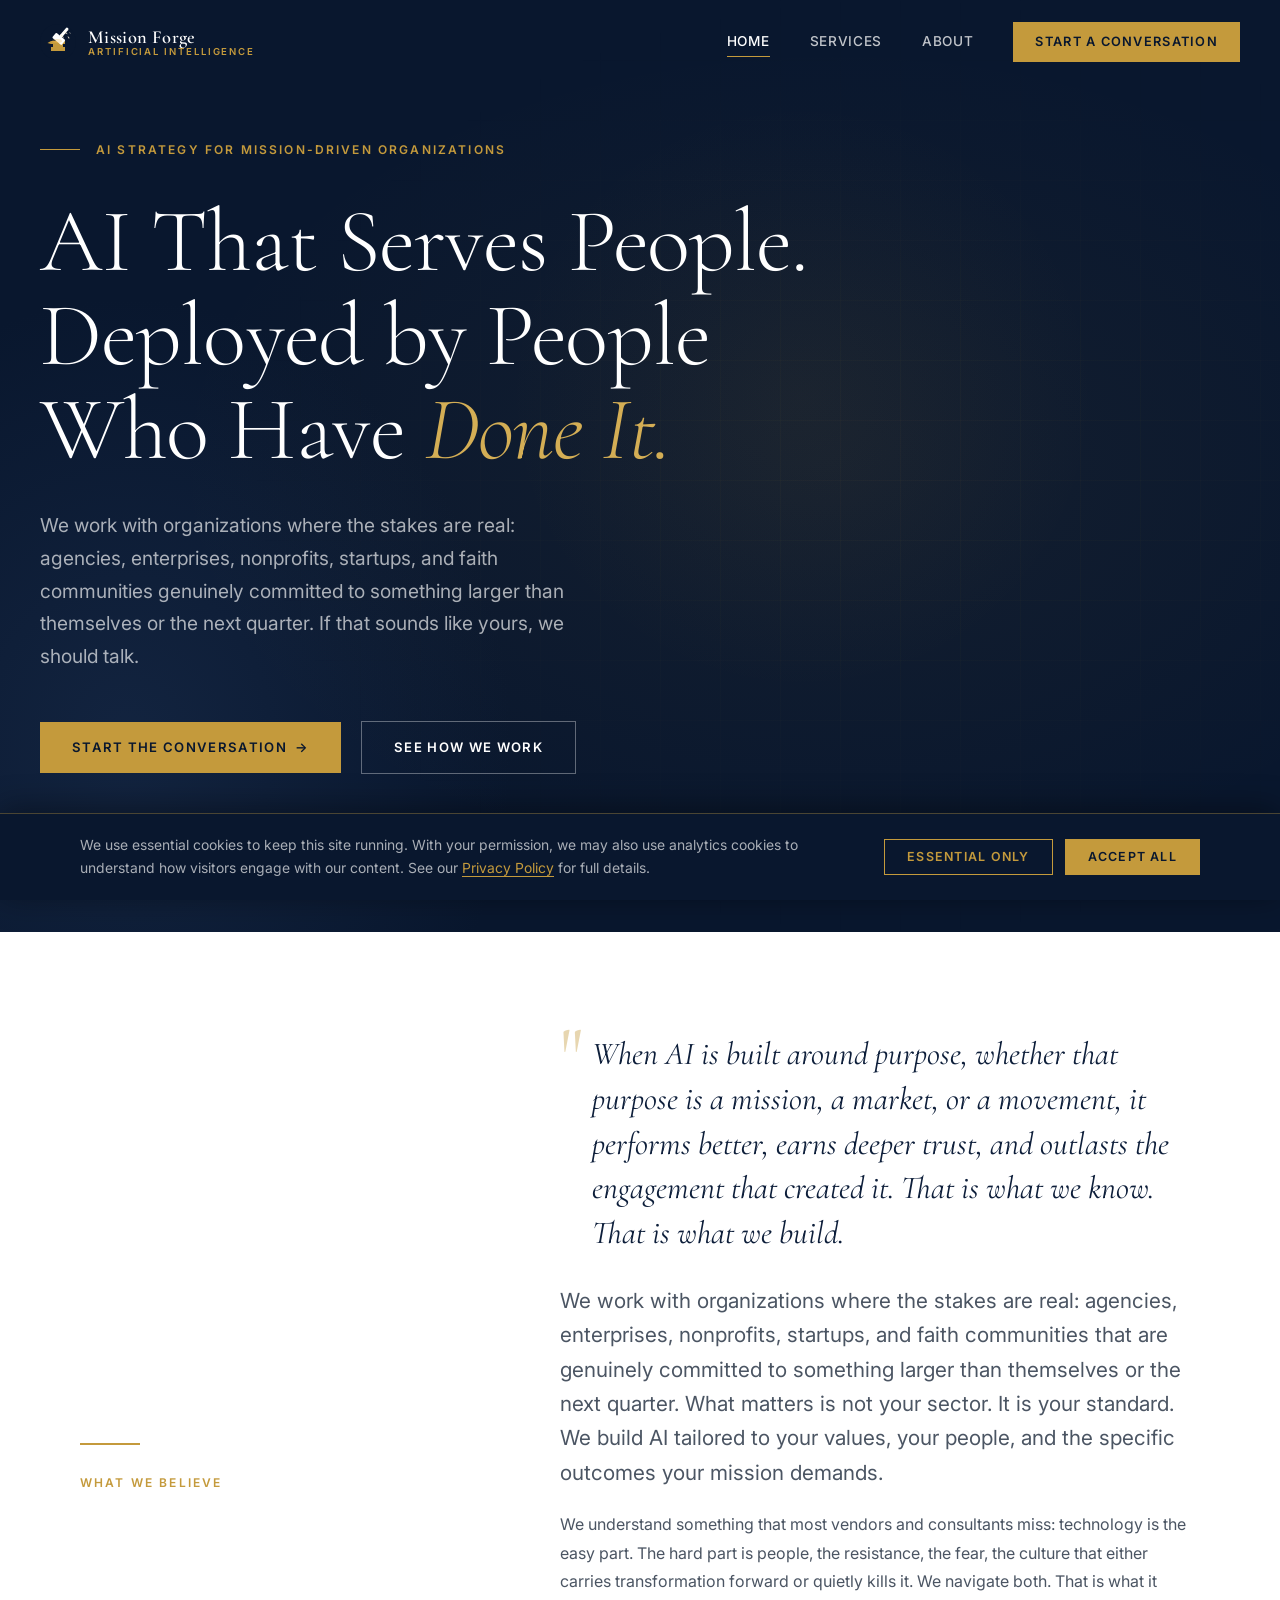
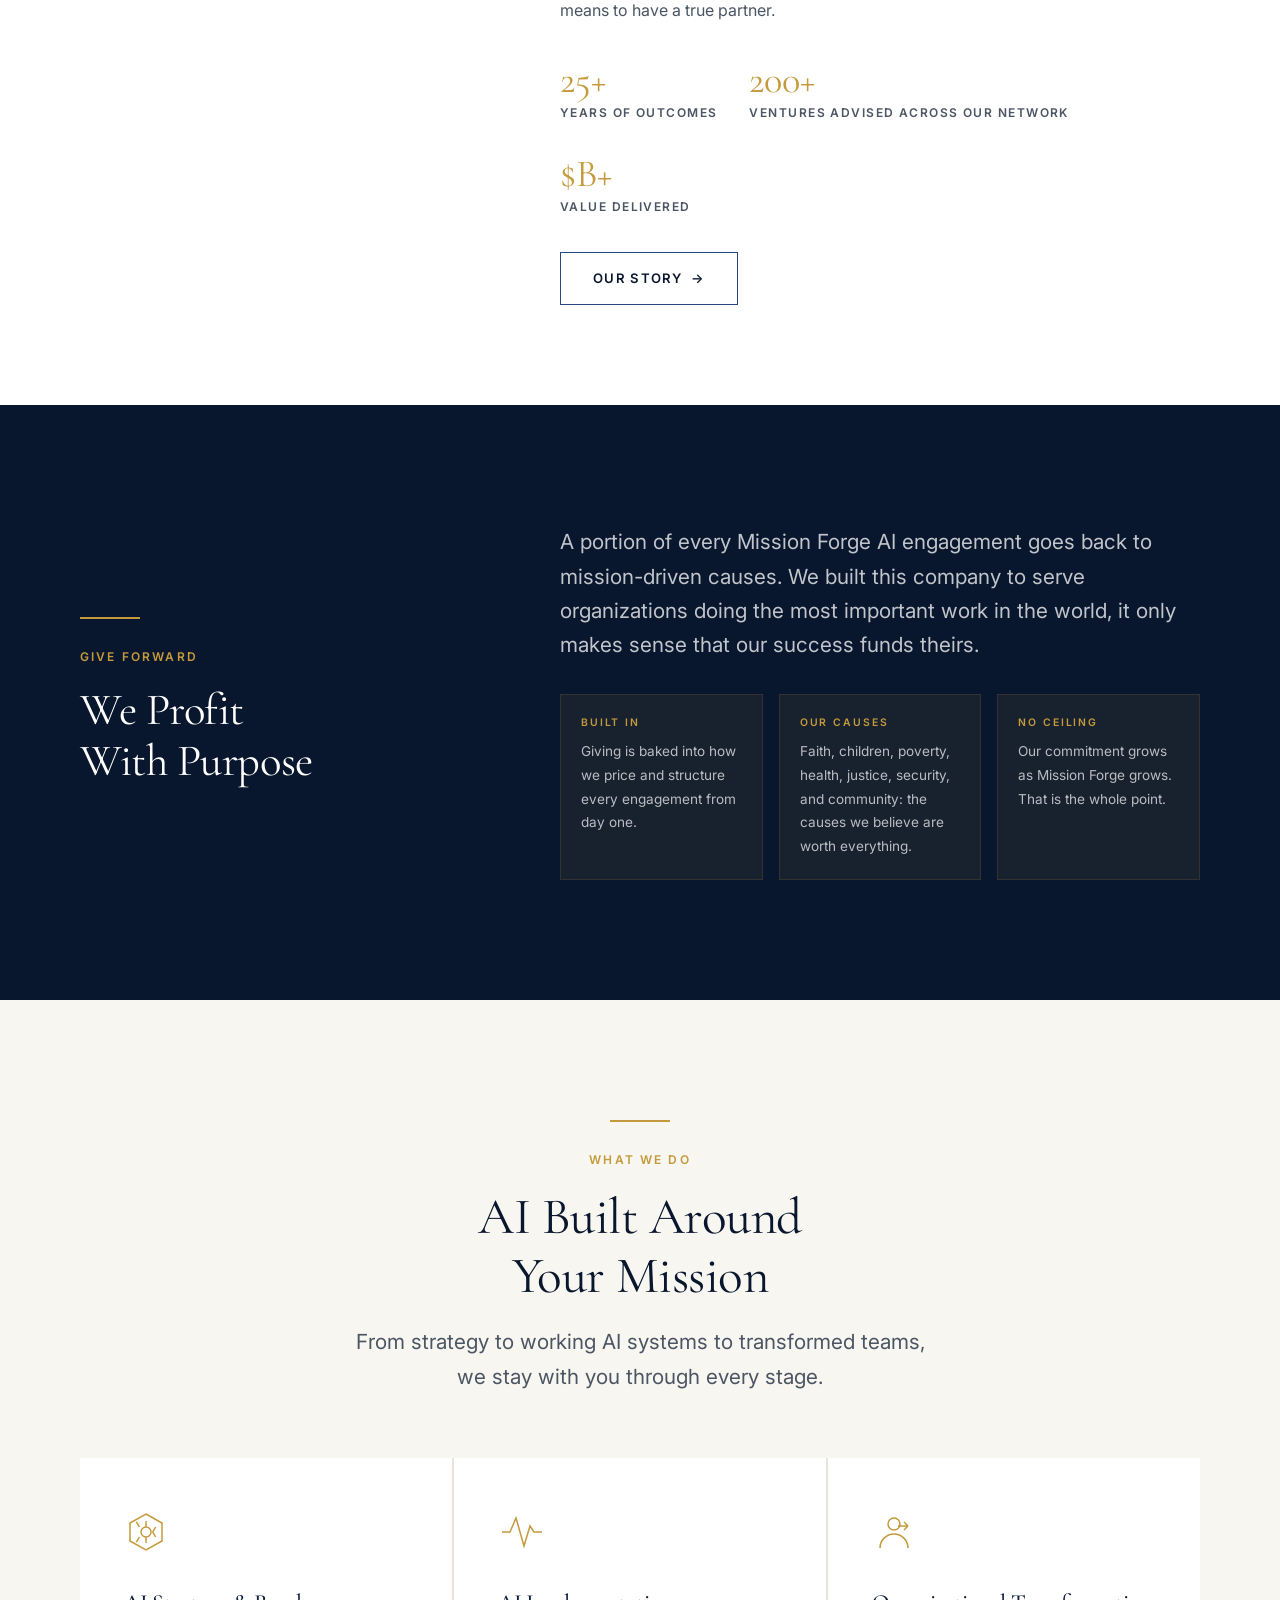
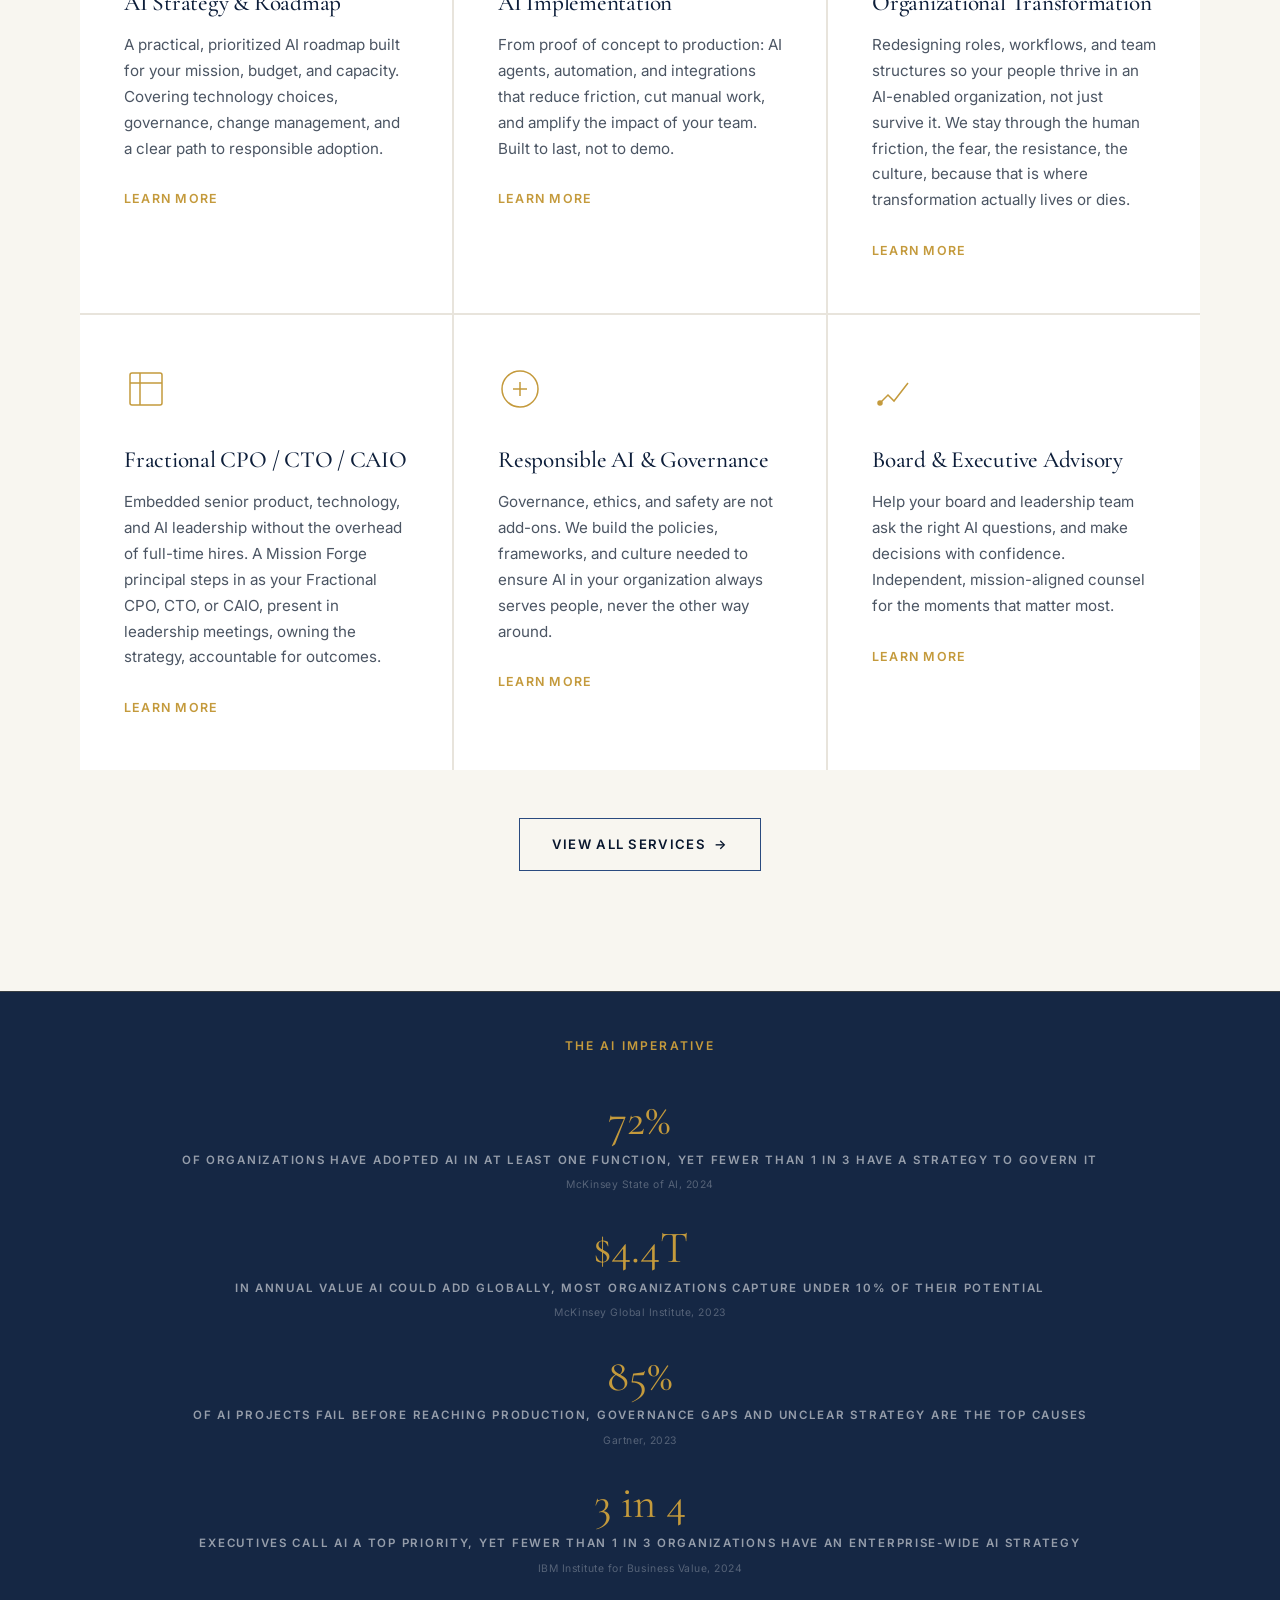
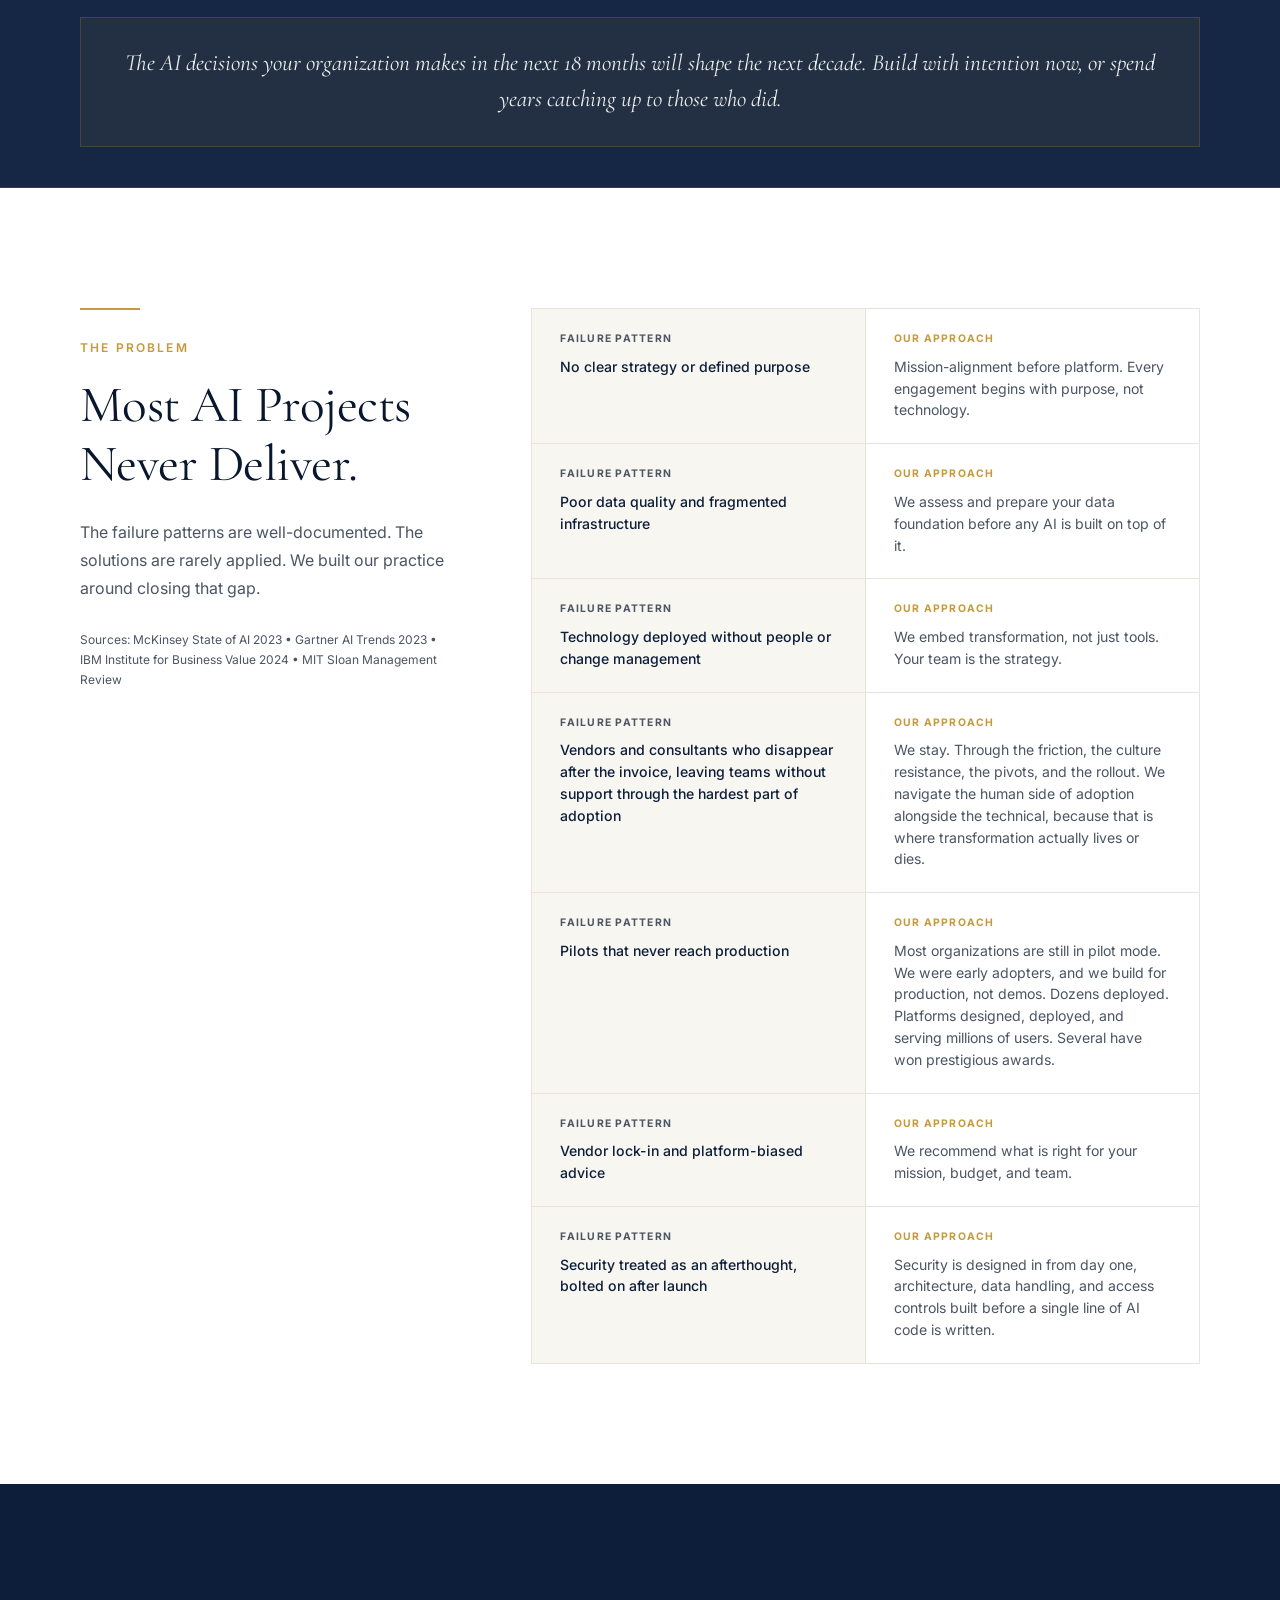
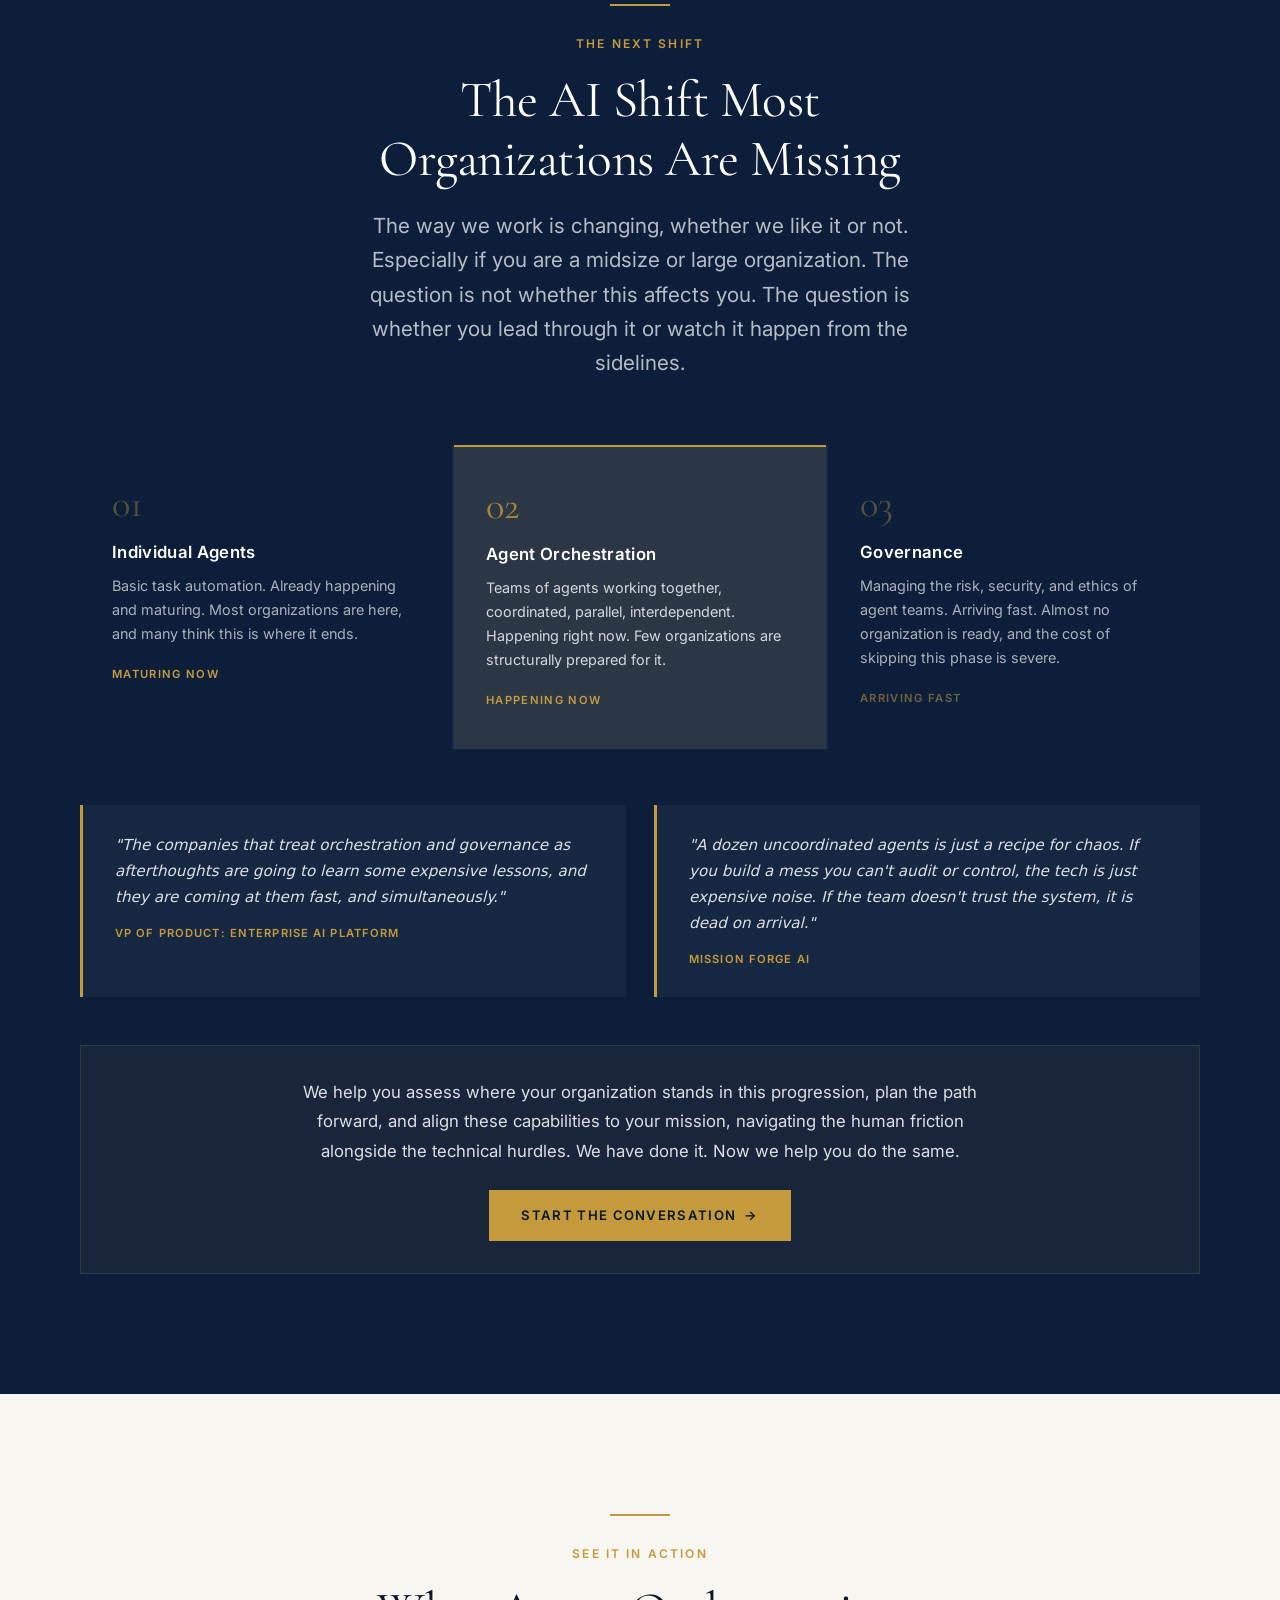
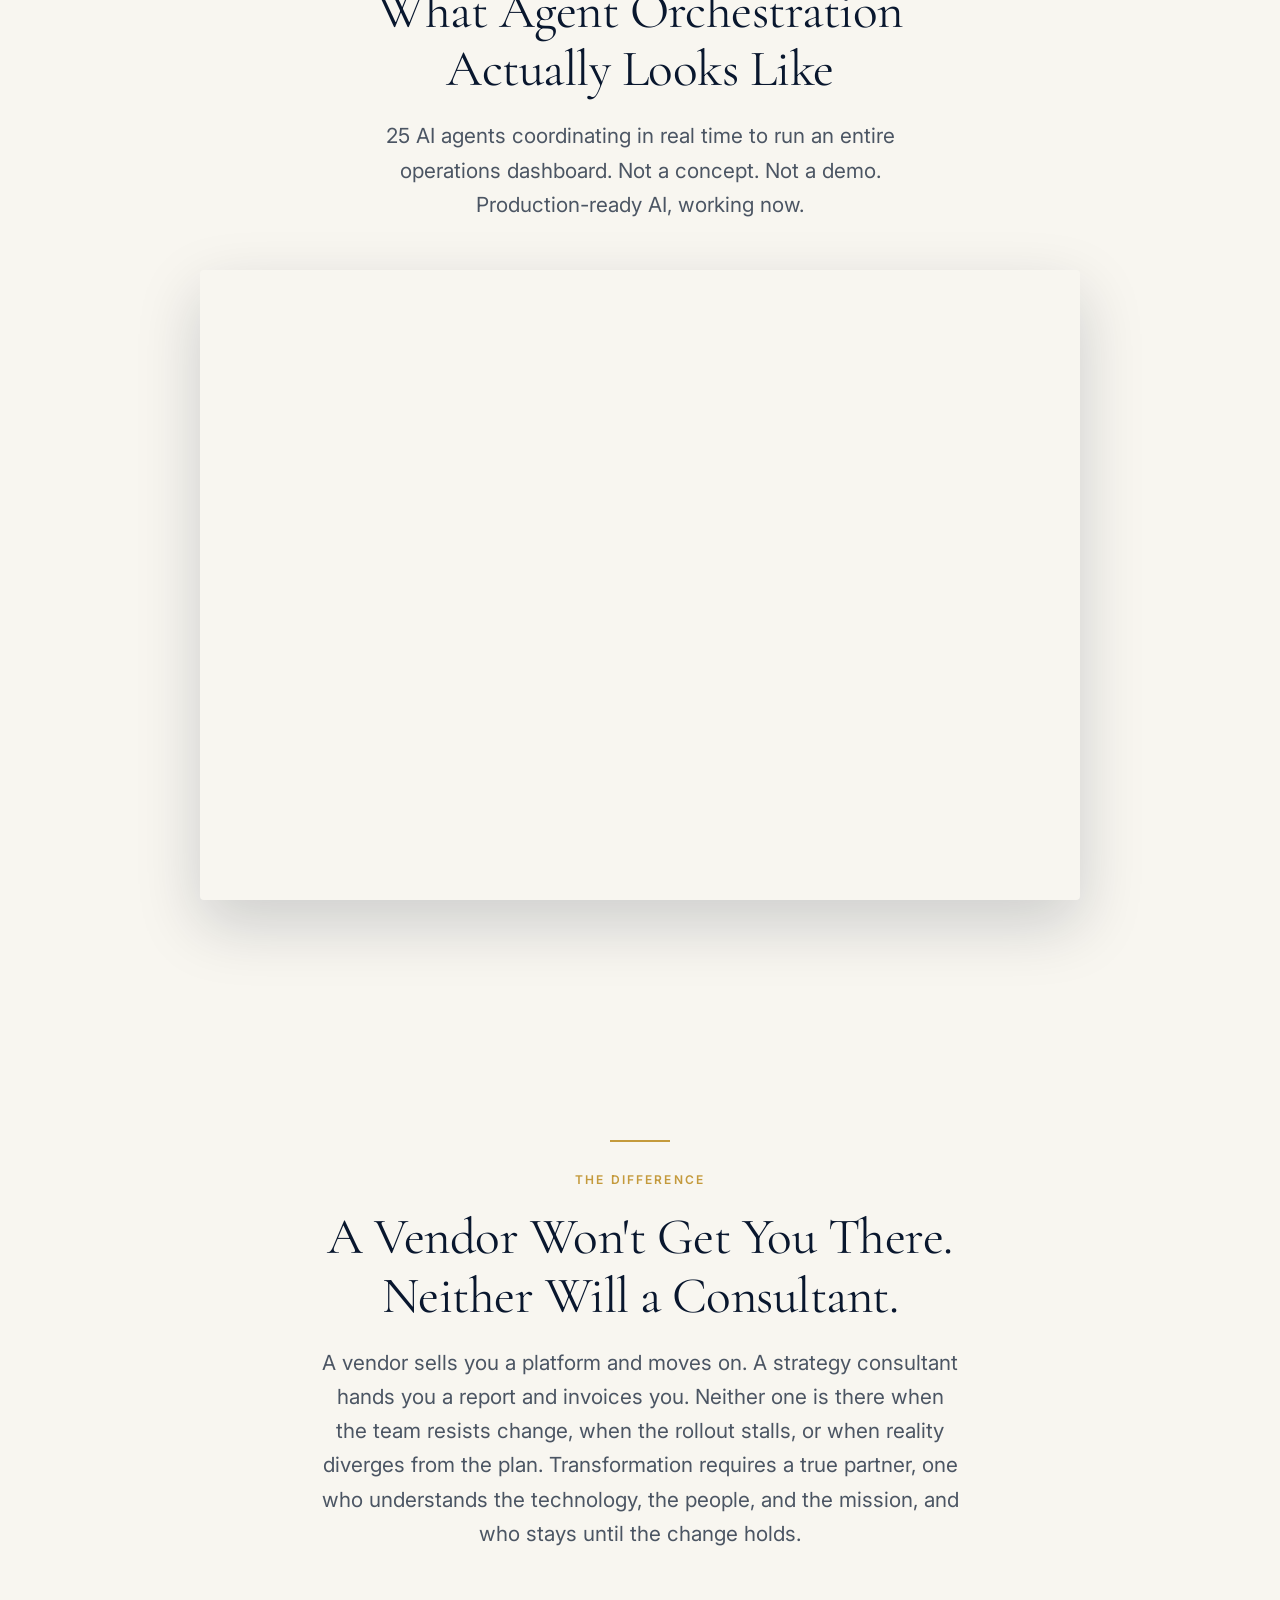
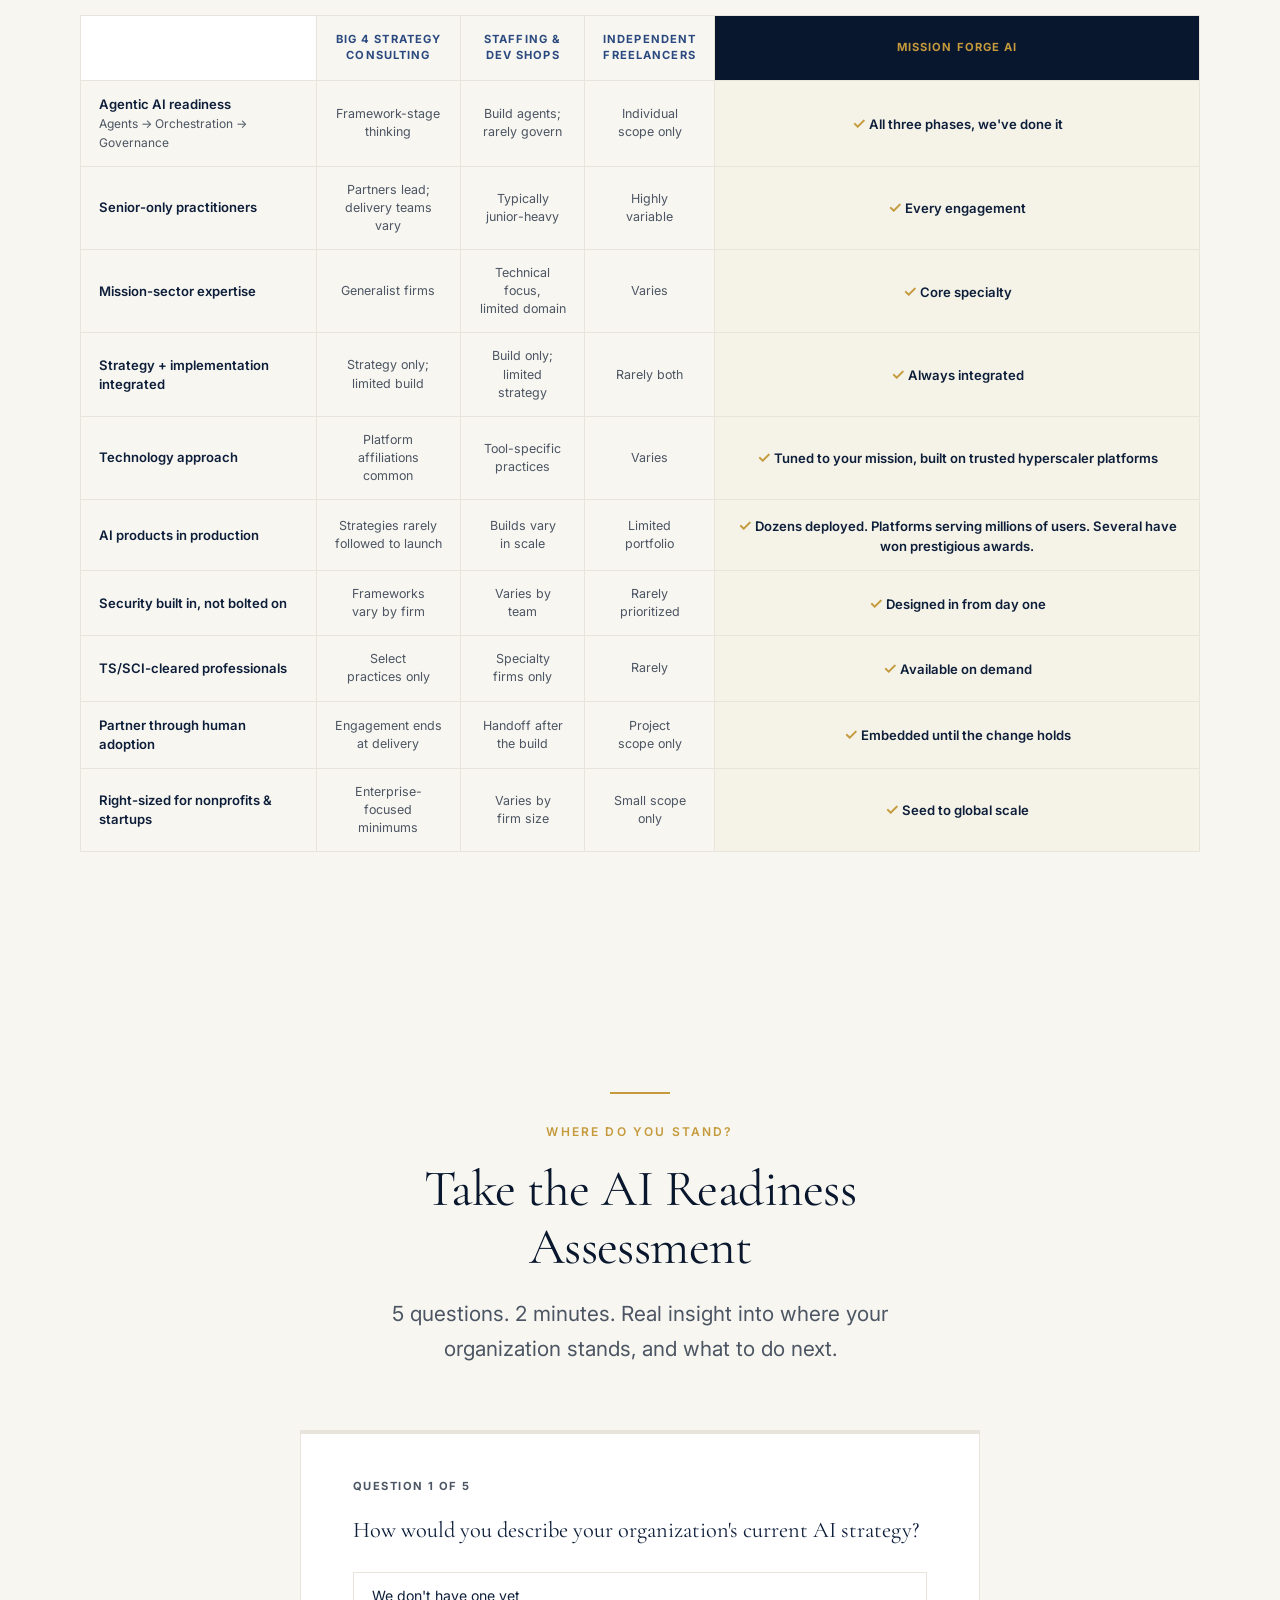
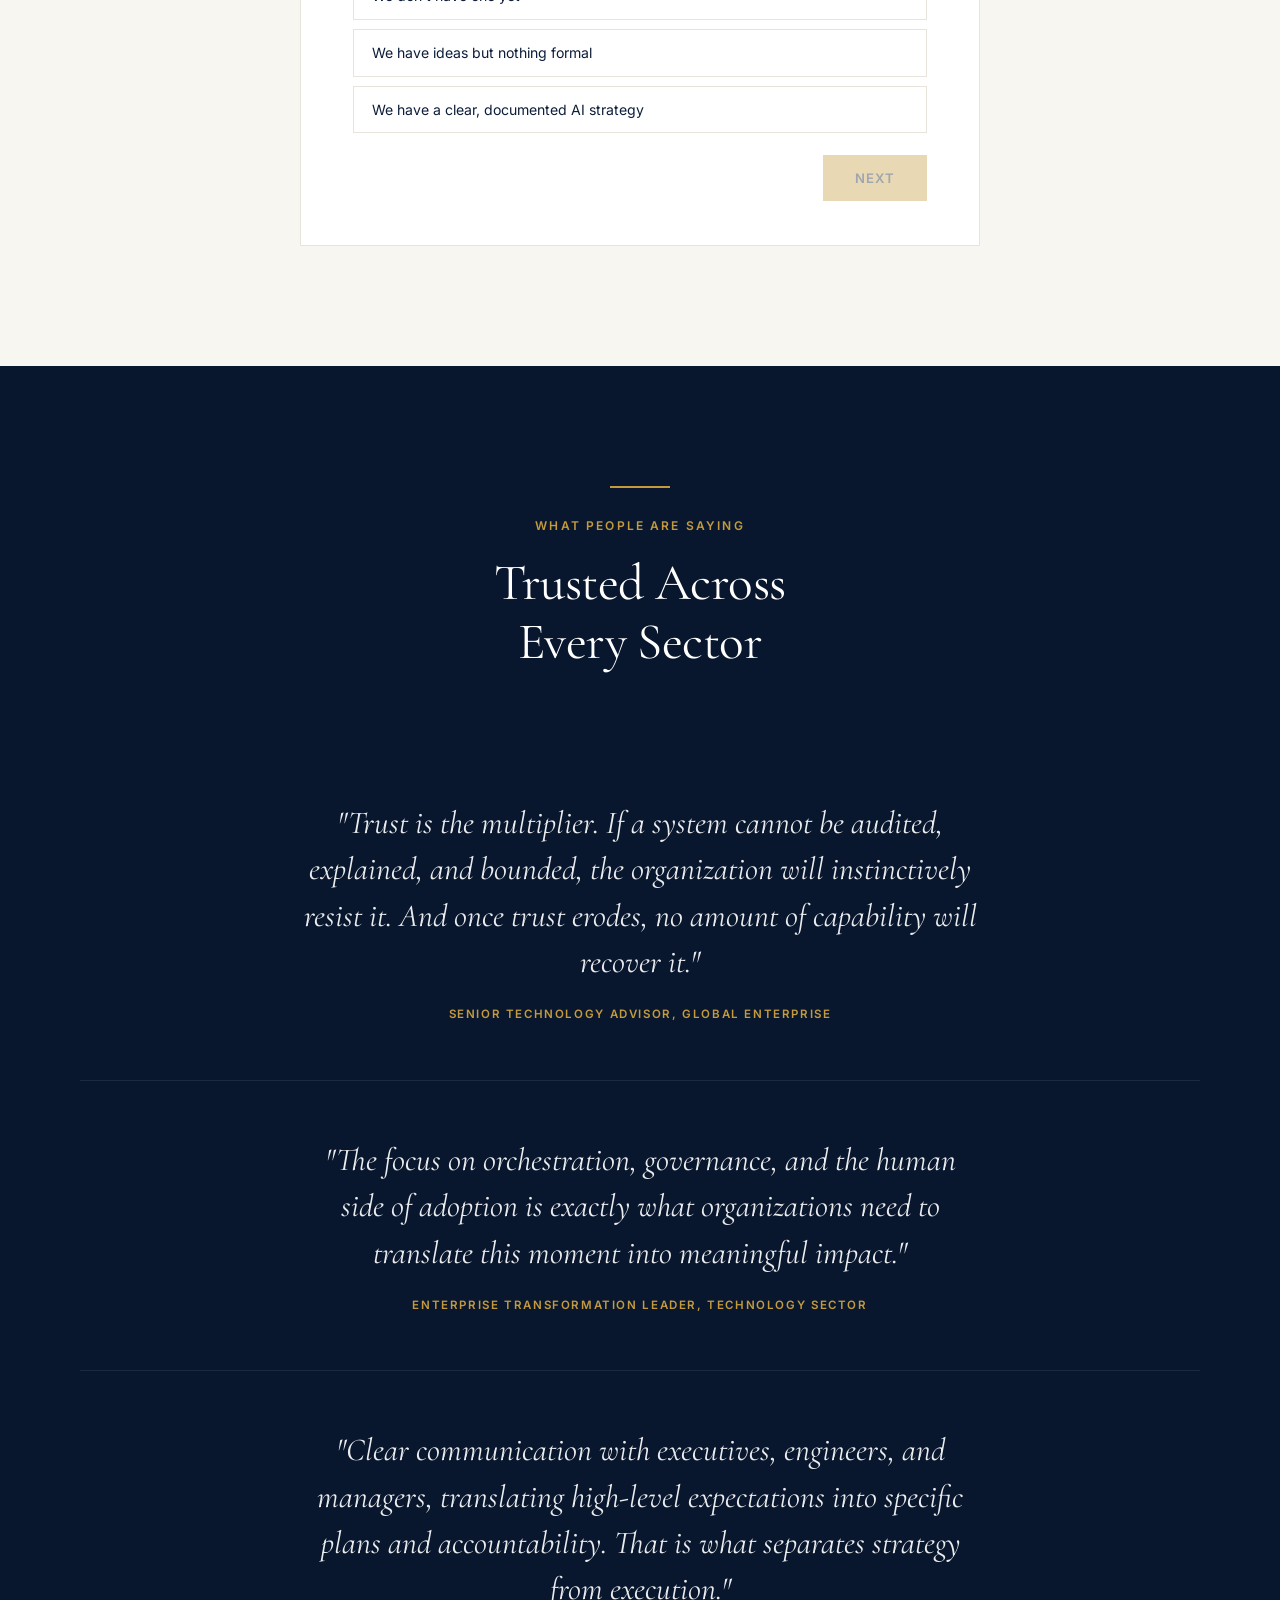
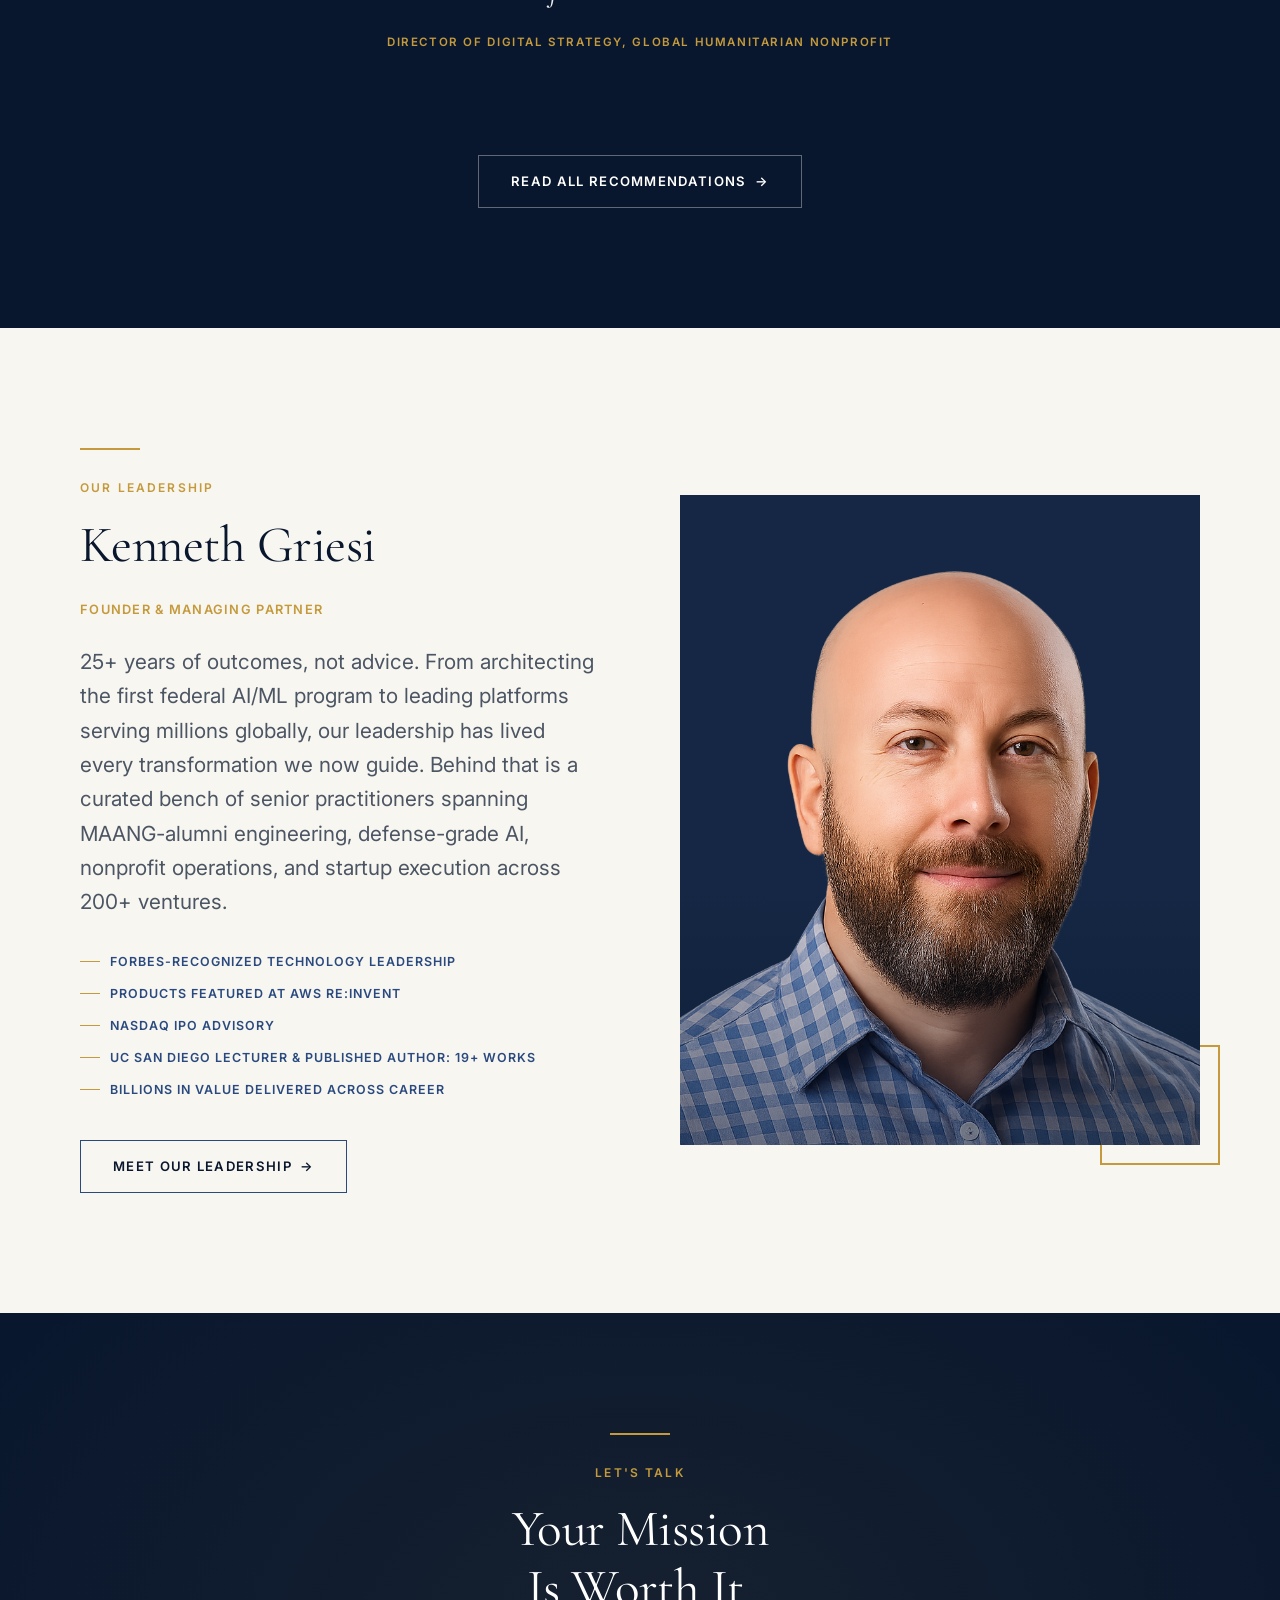
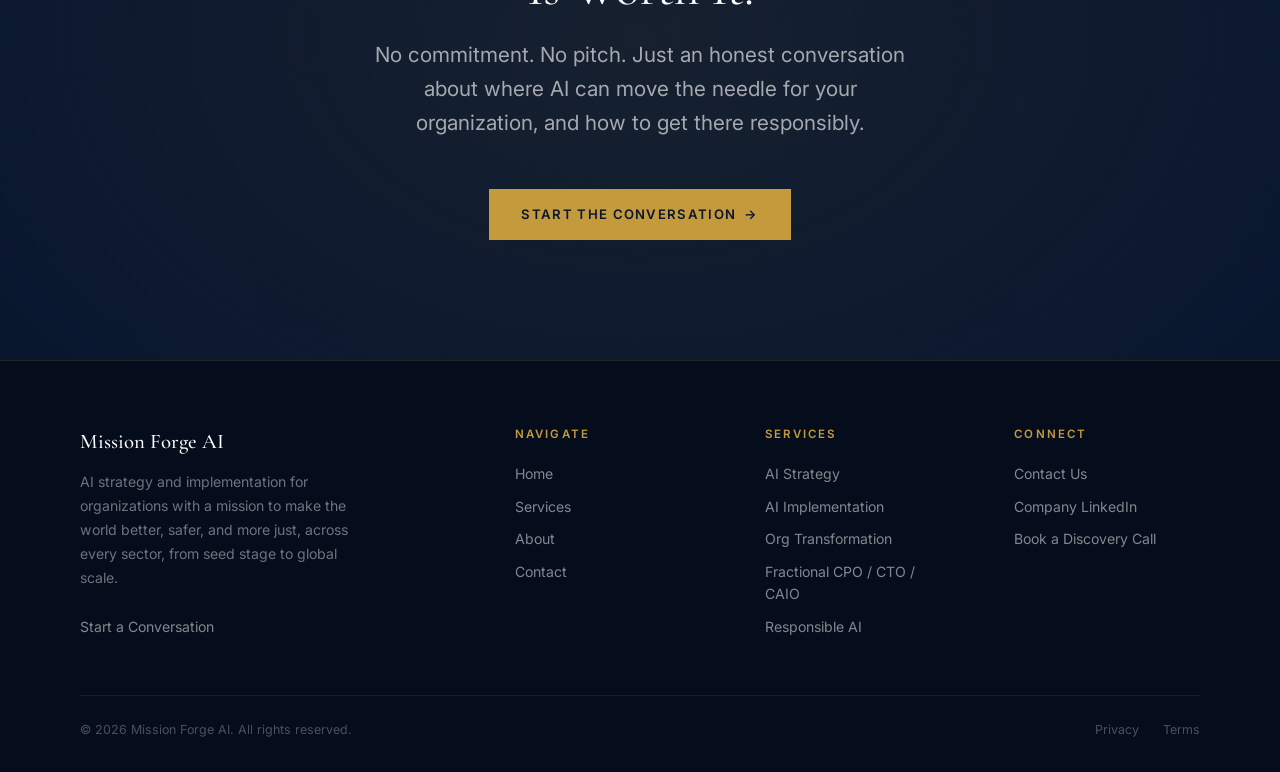
==== commit d52cada2: "Add files via upload" ====
--- a/index.html
+++ b/index.html
@@ -72,13 +72,13 @@
         <span class="eyebrow">AI Strategy for Mission-Driven Organizations</span>
       </div>
       <h1 class="hero__headline fade-up fade-up-delay-1">
-        Accomplish<br>Your <em>Mission.</em><br>Forge Your Future.
+        AI That Serves People.<br>Deployed by People<br>Who Have <em>Done It.</em>
       </h1>
       <p class="hero__sub fade-up fade-up-delay-2">
-        We do our best work alongside organizations where the mission is real — agencies, nonprofits, and ventures genuinely committed to making the world better, safer, and more just. If that sounds like yours, we should talk.
+        We work with organizations where the stakes are real: agencies, enterprises, nonprofits, startups, and faith communities genuinely committed to something larger than themselves or the next quarter. If that sounds like yours, we should talk.
       </p>
       <div class="hero__actions fade-up fade-up-delay-3">
-        <a href="contact.html"  class="btn btn--gold btn--arrow">Book a Free Discovery Call</a>
+        <a href="contact.html"  class="btn btn--gold btn--arrow">Start the Conversation</a>
         <a href="services.html" class="btn btn--outline">See How We Work</a>
       </div>
       <div class="hero__badges fade-up" style="margin-top:40px;display:flex;gap:24px;flex-wrap:wrap;align-items:center;">
@@ -103,44 +103,6 @@
   </section>
 
   <!-- ============================================================
-       URGENCY STATS
-       ============================================================ -->
-  <section class="stats-bar section--dark">
-    <div class="container">
-      <div class="text-center" style="margin-bottom:40px;">
-        <span class="eyebrow">The AI Imperative</span>
-      </div>
-      <div class="stats-bar__inner">
-        <div class="stat-item fade-up">
-          <div class="stat-item__number">72%</div>
-          <div class="stat-item__label">of organizations have adopted AI in at least one function — yet fewer than 1 in 3 have a strategy to govern it</div>
-          <div class="stat-item__source">McKinsey State of AI, 2024</div>
-        </div>
-        <div class="stat-item fade-up fade-up-delay-1">
-          <div class="stat-item__number">$4.4T</div>
-          <div class="stat-item__label">in annual value AI could add globally — most organizations capture under 10% of their potential</div>
-          <div class="stat-item__source">McKinsey Global Institute, 2023</div>
-        </div>
-        <div class="stat-item fade-up fade-up-delay-2">
-          <div class="stat-item__number">85%</div>
-          <div class="stat-item__label">of AI projects fail before reaching production — governance gaps and unclear strategy are the top causes</div>
-          <div class="stat-item__source">Gartner, 2023</div>
-        </div>
-        <div class="stat-item fade-up fade-up-delay-3">
-          <div class="stat-item__number">3 in 4</div>
-          <div class="stat-item__label">executives call AI a top priority — yet fewer than 1 in 3 organizations have an enterprise-wide AI strategy</div>
-          <div class="stat-item__source">IBM Institute for Business Value, 2024</div>
-        </div>
-      </div>
-      <div style="margin-top:40px;padding:28px 40px;background:rgba(196,154,60,0.08);border:1px solid rgba(196,154,60,0.2);text-align:center;" class="fade-up">
-        <p style="color:rgba(255,255,255,.92);font-size:clamp(1.15rem,2vw,1.45rem);font-family:var(--font-serif);font-style:italic;line-height:1.55;margin:0;">
-          The AI decisions your organization makes in the next 18 months will shape the next decade. Build with intention now — or spend years catching up to those who did.
-        </p>
-      </div>
-    </div>
-  </section>
-
-  <!-- ============================================================
        MISSION STATEMENT
        ============================================================ -->
   <section class="mission section">
@@ -152,13 +114,13 @@
         </div>
         <div>
           <blockquote class="mission__quote fade-up">
-            We have shipped AI that serves millions of people, wins awards, and outlasts the engagement that created it. The only reason it works is because the mission came first.
+            When AI is built around purpose, whether that purpose is a mission, a market, or a movement, it performs better, earns deeper trust, and outlasts the engagement that created it. That is what we know. That is what we build.
           </blockquote>
           <p class="lead fade-up fade-up-delay-1" style="margin-top: 28px;">
-            Mission Forge AI serves public agencies, private enterprises, nonprofits, faith communities, and startups — from seed stage to global scale. What unites every client we take on is a genuine commitment to making the world better, safer, or more just. We do not offer generic AI advice. We build solutions tailored to your values, your people, and the specific outcomes your mission demands.
+            We work with organizations where the stakes are real: agencies, enterprises, nonprofits, startups, and faith communities that are genuinely committed to something larger than themselves or the next quarter. What matters is not your sector. It is your standard. We build AI tailored to your values, your people, and the specific outcomes your mission demands.
           </p>
           <p class="fade-up fade-up-delay-2" style="margin-top:20px;color:var(--text-secondary);line-height:1.8;">
-            We understand something that most vendors and consultants miss: technology is the easy part. The hard part is people — the resistance, the fear, the culture that either carries transformation forward or quietly kills it. We navigate both. That is what it means to have a true partner.
+            We understand something that most vendors and consultants miss: technology is the easy part. The hard part is people, the resistance, the fear, the culture that either carries transformation forward or quietly kills it. We navigate both. That is what it means to have a true partner.
           </p>
           <div style="display:flex;gap:32px;flex-wrap:wrap;margin-top:36px;" class="fade-up fade-up-delay-2">
             <div>
@@ -167,7 +129,7 @@
             </div>
             <div>
               <div style="font-family:var(--font-serif);font-size:2.4rem;color:var(--gold);line-height:1;">200+</div>
-              <div style="font-size:.75rem;font-weight:600;letter-spacing:.12em;text-transform:uppercase;color:var(--text-secondary);margin-top:4px;">Startups Launched</div>
+              <div style="font-size:.75rem;font-weight:600;letter-spacing:.12em;text-transform:uppercase;color:var(--text-secondary);margin-top:4px;">Ventures Advised Across Our Network</div>
             </div>
             <div>
               <div style="font-family:var(--font-serif);font-size:2.4rem;color:var(--gold);line-height:1;">$B+</div>
@@ -175,6 +137,40 @@
             </div>
           </div>
           <a href="about.html" class="btn btn--outline-dark btn--arrow fade-up" style="margin-top: 36px; display: inline-flex;">Our Story</a>
+        </div>
+      </div>
+    </div>
+  </section>
+
+  <!-- ============================================================
+       GIVE FORWARD
+       ============================================================ -->
+  <section class="section section--dark">
+    <div class="container">
+      <div style="display:grid;grid-template-columns:1fr 1.6fr;gap:80px;align-items:center;">
+        <div>
+          <div class="gold-line fade-up"></div>
+          <span class="eyebrow fade-up">Give Forward</span>
+          <h2 class="text-white fade-up fade-up-delay-1" style="margin-top:16px;font-size:clamp(2rem,3.5vw,3rem);">We Profit<br>With Purpose</h2>
+        </div>
+        <div>
+          <p class="lead fade-up" style="color:rgba(255,255,255,.75);">
+            A portion of every Mission Forge AI engagement goes back to mission-driven causes. We built this company to serve organizations doing the most important work in the world, it only makes sense that our success funds theirs.
+          </p>
+          <div style="display:grid;grid-template-columns:1fr 1fr 1fr;gap:16px;margin-top:32px;" class="fade-up fade-up-delay-1">
+            <div style="padding:20px;background:rgba(196,154,60,0.08);border:1px solid rgba(196,154,60,0.15);">
+              <div class="eyebrow" style="margin-bottom:8px;font-size:.65rem;">Built In</div>
+              <p style="font-size:.85rem;color:rgba(255,255,255,.7);">Giving is baked into how we price and structure every engagement from day one.</p>
+            </div>
+            <div style="padding:20px;background:rgba(196,154,60,0.08);border:1px solid rgba(196,154,60,0.15);">
+              <div class="eyebrow" style="margin-bottom:8px;font-size:.65rem;">Our Causes</div>
+              <p style="font-size:.85rem;color:rgba(255,255,255,.7);">Faith, children, poverty, health, justice, security, and community: the causes we believe are worth everything.</p>
+            </div>
+            <div style="padding:20px;background:rgba(196,154,60,0.08);border:1px solid rgba(196,154,60,0.15);">
+              <div class="eyebrow" style="margin-bottom:8px;font-size:.65rem;">No Ceiling</div>
+              <p style="font-size:.85rem;color:rgba(255,255,255,.7);">Our commitment grows as Mission Forge grows. That is the whole point.</p>
+            </div>
+          </div>
         </div>
       </div>
     </div>
@@ -225,7 +221,7 @@
           </svg>
           <h3 class="service-card__title">Organizational Transformation</h3>
           <p class="service-card__desc">
-            Redesigning roles, workflows, and team structures so your people thrive in an AI-enabled organization, not just survive it. We stay through the human friction — the fear, the resistance, the culture — because that is where transformation actually lives or dies.
+            Redesigning roles, workflows, and team structures so your people thrive in an AI-enabled organization, not just survive it. We stay through the human friction, the fear, the resistance, the culture, because that is where transformation actually lives or dies.
           </p>
           <a href="services.html#transformation" class="service-card__link">Learn more</a>
         </div>
@@ -237,7 +233,7 @@
           </svg>
           <h3 class="service-card__title">Fractional CPO / CTO / CAIO</h3>
           <p class="service-card__desc">
-            Embedded senior product, technology, and AI leadership without the overhead of full-time hires. A Mission Forge principal steps in as your Fractional CPO, CTO, or CAIO — present in leadership meetings, owning the strategy, accountable for outcomes.
+            Embedded senior product, technology, and AI leadership without the overhead of full-time hires. A Mission Forge principal steps in as your Fractional CPO, CTO, or CAIO, present in leadership meetings, owning the strategy, accountable for outcomes.
           </p>
           <a href="services.html#fractional" class="service-card__link">Learn more</a>
         </div>
@@ -274,6 +270,44 @@
   </section>
 
   <!-- ============================================================
+       URGENCY STATS
+       ============================================================ -->
+  <section class="stats-bar section--dark">
+    <div class="container">
+      <div class="text-center" style="margin-bottom:40px;">
+        <span class="eyebrow">The AI Imperative</span>
+      </div>
+      <div class="stats-bar__inner">
+        <div class="stat-item fade-up">
+          <div class="stat-item__number">72%</div>
+          <div class="stat-item__label">of organizations have adopted AI in at least one function, yet fewer than 1 in 3 have a strategy to govern it</div>
+          <div class="stat-item__source">McKinsey State of AI, 2024</div>
+        </div>
+        <div class="stat-item fade-up fade-up-delay-1">
+          <div class="stat-item__number">$4.4T</div>
+          <div class="stat-item__label">in annual value AI could add globally, most organizations capture under 10% of their potential</div>
+          <div class="stat-item__source">McKinsey Global Institute, 2023</div>
+        </div>
+        <div class="stat-item fade-up fade-up-delay-2">
+          <div class="stat-item__number">85%</div>
+          <div class="stat-item__label">of AI projects fail before reaching production, governance gaps and unclear strategy are the top causes</div>
+          <div class="stat-item__source">Gartner, 2023</div>
+        </div>
+        <div class="stat-item fade-up fade-up-delay-3">
+          <div class="stat-item__number">3 in 4</div>
+          <div class="stat-item__label">executives call AI a top priority, yet fewer than 1 in 3 organizations have an enterprise-wide AI strategy</div>
+          <div class="stat-item__source">IBM Institute for Business Value, 2024</div>
+        </div>
+      </div>
+      <div style="margin-top:40px;padding:28px 40px;background:rgba(196,154,60,0.08);border:1px solid rgba(196,154,60,0.2);text-align:center;" class="fade-up">
+        <p style="color:rgba(255,255,255,.92);font-size:clamp(1.15rem,2vw,1.45rem);font-family:var(--font-serif);font-style:italic;line-height:1.55;margin:0;">
+          The AI decisions your organization makes in the next 18 months will shape the next decade. Build with intention now, or spend years catching up to those who did.
+        </p>
+      </div>
+    </div>
+  </section>
+
+  <!-- ============================================================
        WHY AI FAILS
        ============================================================ -->
   <section class="section" id="why-ai-fails">
@@ -314,17 +348,17 @@
             </div>
             <div class="failure-cell failure-cell--solution">
               <div class="failure-cell__label failure-cell__label--solution">Our Approach</div>
-              <div class="failure-cell__text">We embed transformation — not just tools. Your team is the strategy.</div>
+              <div class="failure-cell__text">We embed transformation, not just tools. Your team is the strategy.</div>
             </div>
           </div>
           <div class="failure-row">
             <div class="failure-cell failure-cell--problem">
               <div class="failure-cell__label failure-cell__label--problem">Failure Pattern</div>
-              <div class="failure-cell__text">Vendors and consultants who disappear after the invoice — leaving teams without support through the hardest part of adoption</div>
+              <div class="failure-cell__text">Vendors and consultants who disappear after the invoice, leaving teams without support through the hardest part of adoption</div>
             </div>
             <div class="failure-cell failure-cell--solution">
               <div class="failure-cell__label failure-cell__label--solution">Our Approach</div>
-              <div class="failure-cell__text">We stay. Through the friction, the culture resistance, the pivots, and the rollout. We navigate the human side of adoption alongside the technical — because that is where transformation actually lives or dies.</div>
+              <div class="failure-cell__text">We stay. Through the friction, the culture resistance, the pivots, and the rollout. We navigate the human side of adoption alongside the technical, because that is where transformation actually lives or dies.</div>
             </div>
           </div>
           <div class="failure-row">
@@ -334,7 +368,7 @@
             </div>
             <div class="failure-cell failure-cell--solution">
               <div class="failure-cell__label failure-cell__label--solution">Our Approach</div>
-              <div class="failure-cell__text">Most organizations are still in pilot mode. We were early adopters — and we build for production, not demos. Dozens of our AI products are live, at scale, and several have won prestigious awards.</div>
+              <div class="failure-cell__text">Most organizations are still in pilot mode. We were early adopters, and we build for production, not demos. Dozens deployed. Platforms designed, deployed, and serving millions of users. Several have won prestigious awards.</div>
             </div>
           </div>
           <div class="failure-row">
@@ -350,14 +384,82 @@
           <div class="failure-row">
             <div class="failure-cell failure-cell--problem">
               <div class="failure-cell__label failure-cell__label--problem">Failure Pattern</div>
-              <div class="failure-cell__text">Security treated as an afterthought — bolted on after launch</div>
+              <div class="failure-cell__text">Security treated as an afterthought, bolted on after launch</div>
             </div>
             <div class="failure-cell failure-cell--solution">
               <div class="failure-cell__label failure-cell__label--solution">Our Approach</div>
-              <div class="failure-cell__text">Security is designed in from day one — architecture, data handling, and access controls built before a single line of AI code is written.</div>
-            </div>
-          </div>
-        </div>
+              <div class="failure-cell__text">Security is designed in from day one, architecture, data handling, and access controls built before a single line of AI code is written.</div>
+            </div>
+          </div>
+        </div>
+      </div>
+    </div>
+  </section>
+
+  <!-- ============================================================
+       THREE PHASES OF AGENTIC AI
+       ============================================================ -->
+  <section class="section section--navy" id="agentic-ai">
+    <div class="container">
+      <div class="text-center mb-64">
+        <div class="gold-line gold-line--center fade-up"></div>
+        <span class="eyebrow fade-up">The Next Shift</span>
+        <h2 class="text-white fade-up fade-up-delay-1" style="margin-top:16px;">The AI Shift Most<br>Organizations Are Missing</h2>
+        <p class="lead fade-up fade-up-delay-2" style="max-width:620px;margin:20px auto 0;color:rgba(255,255,255,.7);">The way we work is changing, whether we like it or not. Especially if you are a midsize or large organization. The question is not whether this affects you. The question is whether you lead through it or watch it happen from the sidelines.</p>
+      </div>
+
+      <div style="display:grid;grid-template-columns:repeat(3,1fr);gap:2px;background:rgba(255,255,255,0.06);margin-bottom:56px;" class="fade-up">
+        <div style="background:var(--navy-dark);padding:40px 32px;">
+          <div style="font-family:var(--font-serif);font-size:2.4rem;color:var(--gold);opacity:.4;line-height:1;margin-bottom:20px;">01</div>
+          <h4 style="color:var(--white);margin-bottom:12px;font-size:1.05rem;">Individual Agents</h4>
+          <p style="font-size:.9rem;color:rgba(255,255,255,.65);line-height:1.65;margin-bottom:20px;">Basic task automation. Already happening and maturing. Most organizations are here, and many think this is where it ends.</p>
+          <div style="font-size:.7rem;font-weight:600;letter-spacing:.12em;text-transform:uppercase;color:var(--gold);">Maturing Now</div>
+        </div>
+        <div style="background:rgba(196,154,60,0.1);padding:40px 32px;border-top:2px solid var(--gold);">
+          <div style="font-family:var(--font-serif);font-size:2.4rem;color:var(--gold);opacity:.8;line-height:1;margin-bottom:20px;">02</div>
+          <h4 style="color:var(--white);margin-bottom:12px;font-size:1.05rem;">Agent Orchestration</h4>
+          <p style="font-size:.9rem;color:rgba(255,255,255,.8);line-height:1.65;margin-bottom:20px;">Teams of agents working together, coordinated, parallel, interdependent. Happening right now. Few organizations are structurally prepared for it.</p>
+          <div style="font-size:.7rem;font-weight:600;letter-spacing:.12em;text-transform:uppercase;color:var(--gold);">Happening Now</div>
+        </div>
+        <div style="background:var(--navy-dark);padding:40px 32px;">
+          <div style="font-family:var(--font-serif);font-size:2.4rem;color:var(--gold);opacity:.4;line-height:1;margin-bottom:20px;">03</div>
+          <h4 style="color:var(--white);margin-bottom:12px;font-size:1.05rem;">Governance</h4>
+          <p style="font-size:.9rem;color:rgba(255,255,255,.65);line-height:1.65;margin-bottom:20px;">Managing the risk, security, and ethics of agent teams. Arriving fast. Almost no organization is ready, and the cost of skipping this phase is severe.</p>
+          <div style="font-size:.7rem;font-weight:600;letter-spacing:.12em;text-transform:uppercase;color:rgba(196,154,60,0.55);">Arriving Fast</div>
+        </div>
+      </div>
+
+      <div style="display:grid;grid-template-columns:1fr 1fr;gap:28px;margin-bottom:48px;" class="fade-up">
+        <blockquote style="padding:28px 32px;background:rgba(255,255,255,0.04);border-left:3px solid var(--gold);margin:0;">
+          <p style="font-size:.95rem;font-style:italic;color:rgba(255,255,255,.85);line-height:1.7;margin-bottom:14px;">"The companies that treat orchestration and governance as afterthoughts are going to learn some expensive lessons, and they are coming at them fast, and simultaneously."</p>
+          <div style="font-size:.7rem;font-weight:600;letter-spacing:.1em;text-transform:uppercase;color:var(--gold);">VP of Product: Enterprise AI Platform</div>
+        </blockquote>
+        <blockquote style="padding:28px 32px;background:rgba(255,255,255,0.04);border-left:3px solid var(--gold);margin:0;">
+          <p style="font-size:.95rem;font-style:italic;color:rgba(255,255,255,.85);line-height:1.7;margin-bottom:14px;">"A dozen uncoordinated agents is just a recipe for chaos. If you build a mess you can't audit or control, the tech is just expensive noise. If the team doesn't trust the system, it is dead on arrival."</p>
+          <div style="font-size:.7rem;font-weight:600;letter-spacing:.1em;text-transform:uppercase;color:var(--gold);">Mission Forge AI</div>
+        </blockquote>
+      </div>
+
+      <div style="padding:32px 40px;background:rgba(196,154,60,0.06);border:1px solid rgba(196,154,60,0.15);text-align:center;" class="fade-up">
+        <p style="color:rgba(255,255,255,.85);font-size:1.05rem;line-height:1.75;max-width:700px;margin:0 auto 24px;">We help you assess where your organization stands in this progression, plan the path forward, and align these capabilities to your mission, navigating the human friction alongside the technical hurdles. We have done it. Now we help you do the same.</p>
+        <a href="contact.html" class="btn btn--gold btn--arrow">Start the Conversation</a>
+      </div>
+    </div>
+  </section>
+
+  <!-- ============================================================
+       VIDEO: SEE IT IN ACTION
+       ============================================================ -->
+  <section class="section section--off-white" id="see-it">
+    <div class="container">
+      <div class="text-center mb-48">
+        <div class="gold-line gold-line--center fade-up"></div>
+        <span class="eyebrow fade-up">See It in Action</span>
+        <h2 class="fade-up fade-up-delay-1" style="margin-top:16px;">What Agent Orchestration<br>Actually Looks Like</h2>
+        <p class="lead fade-up fade-up-delay-2" style="max-width:560px;margin:20px auto 0;color:var(--text-secondary);">25 AI agents coordinating in real time to run an entire operations dashboard. Not a concept. Not a demo. Production-ready AI, working now.</p>
+      </div>
+      <div class="fade-up" style="position:relative;padding-bottom:56.25%;height:0;overflow:hidden;max-width:880px;margin:0 auto;border-radius:4px;box-shadow:0 24px 64px rgba(9,23,46,0.18);">
+        <iframe style="position:absolute;top:0;left:0;width:100%;height:100%;border:0;" src="https://www.youtube.com/embed/zwV5qC1wS6M" title="25 AI Agents Running an Operations Dashboard" allow="accelerometer; autoplay; clipboard-write; encrypted-media; gyroscope; picture-in-picture" allowfullscreen></iframe>
       </div>
     </div>
   </section>
@@ -371,7 +473,7 @@
         <div class="gold-line gold-line--center fade-up"></div>
         <span class="eyebrow fade-up">The Difference</span>
         <h2 class="fade-up fade-up-delay-1" style="margin-top:16px;">A Vendor Won't Get You There.<br>Neither Will a Consultant.</h2>
-        <p class="lead fade-up fade-up-delay-2" style="max-width:640px;margin:20px auto 0;color:var(--text-secondary);">A vendor sells you a platform and moves on. A strategy consultant hands you a report and invoices you. Neither one is there when the team resists change, when the rollout stalls, or when reality diverges from the plan. Transformation requires a true partner — one who understands the technology, the people, and the mission, and who stays until the change holds.</p>
+        <p class="lead fade-up fade-up-delay-2" style="max-width:640px;margin:20px auto 0;color:var(--text-secondary);">A vendor sells you a platform and moves on. A strategy consultant hands you a report and invoices you. Neither one is there when the team resists change, when the rollout stalls, or when reality diverges from the plan. Transformation requires a true partner, one who understands the technology, the people, and the mission, and who stays until the change holds.</p>
       </div>
       <div class="comp-wrap fade-up">
         <table class="comp-table">
@@ -390,7 +492,7 @@
               <td class="td--other">Framework-stage<br>thinking</td>
               <td class="td--other">Build agents;<br>rarely govern</td>
               <td class="td--other">Individual<br>scope only</td>
-              <td class="td--mf"><span class="comp-check">&#10003;</span> All three phases — we've done it</td>
+              <td class="td--mf"><span class="comp-check">&#10003;</span> All three phases, we've done it</td>
             </tr>
             <tr>
               <td>Senior-only practitioners</td>
@@ -425,7 +527,7 @@
               <td class="td--other">Strategies rarely<br>followed to launch</td>
               <td class="td--other">Builds vary<br>in scale</td>
               <td class="td--other">Limited<br>portfolio</td>
-              <td class="td--mf"><span class="comp-check">&#10003;</span> Dozens deployed — several have won prestigious awards</td>
+              <td class="td--mf"><span class="comp-check">&#10003;</span> Dozens deployed. Platforms serving millions of users. Several have won prestigious awards.</td>
             </tr>
             <tr>
               <td>Security built in, not bolted on</td>
@@ -470,7 +572,7 @@
         <div class="gold-line gold-line--center fade-up"></div>
         <span class="eyebrow fade-up">Where Do You Stand?</span>
         <h2 class="fade-up fade-up-delay-1" style="margin-top:16px;">Take the AI Readiness<br>Assessment</h2>
-        <p class="lead fade-up fade-up-delay-2" style="max-width:500px;margin:20px auto 0;color:var(--text-secondary);">5 questions. 2 minutes. Real insight into where your organization stands — and what to do next.</p>
+        <p class="lead fade-up fade-up-delay-2" style="max-width:500px;margin:20px auto 0;color:var(--text-secondary);">5 questions. 2 minutes. Real insight into where your organization stands, and what to do next.</p>
       </div>
       <div class="assessment-wrap fade-up">
         <div class="assessment-card" id="assessmentCard">
@@ -495,17 +597,17 @@
 
         <div class="pull-quote fade-up">
           <div class="pull-quote__text">"Trust is the multiplier. If a system cannot be audited, explained, and bounded, the organization will instinctively resist it. And once trust erodes, no amount of capability will recover it."</div>
-          <div class="pull-quote__attr">Senior Technology Advisor &mdash; Global Enterprise</div>
+          <div class="pull-quote__attr">Senior Technology Advisor, Global Enterprise</div>
         </div>
 
         <div class="pull-quote fade-up fade-up-delay-1">
           <div class="pull-quote__text">"The focus on orchestration, governance, and the human side of adoption is exactly what organizations need to translate this moment into meaningful impact."</div>
-          <div class="pull-quote__attr">Enterprise Transformation Leader &mdash; Technology Sector</div>
+          <div class="pull-quote__attr">Enterprise Transformation Leader, Technology Sector</div>
         </div>
 
         <div class="pull-quote fade-up fade-up-delay-2">
-          <div class="pull-quote__text">"Clear communication with executives, engineers, and managers — translating high-level expectations into specific plans and accountability. That is what separates strategy from execution."</div>
-          <div class="pull-quote__attr">Director of Digital Strategy &mdash; Global Humanitarian Nonprofit</div>
+          <div class="pull-quote__text">"Clear communication with executives, engineers, and managers, translating high-level expectations into specific plans and accountability. That is what separates strategy from execution."</div>
+          <div class="pull-quote__attr">Director of Digital Strategy, Global Humanitarian Nonprofit</div>
         </div>
 
       </div>
@@ -527,7 +629,7 @@
           <h2 class="fade-up fade-up-delay-1" style="margin-top: 16px; margin-bottom: 24px;">Kenneth Griesi</h2>
           <p style="font-size:.8rem;font-weight:600;letter-spacing:.1em;text-transform:uppercase;color:var(--gold);margin-bottom:24px;" class="fade-up fade-up-delay-1">Founder &amp; Managing Partner</p>
           <p class="lead fade-up fade-up-delay-2">
-            25+ years of outcomes, not advice. From architecting the first federal AI/ML program to leading platforms serving millions globally — our leadership has lived every transformation we now guide. Behind that is a curated bench of senior practitioners spanning MAANG-alumni engineering, defense-grade AI, nonprofit operations, and startup execution across 200+ ventures.
+            25+ years of outcomes, not advice. From architecting the first federal AI/ML program to leading platforms serving millions globally, our leadership has lived every transformation we now guide. Behind that is a curated bench of senior practitioners spanning MAANG-alumni engineering, defense-grade AI, nonprofit operations, and startup execution across 200+ ventures.
           </p>
           <div class="leadership__credentials fade-up fade-up-delay-3">
             <span class="credential-badge">Forbes-Recognized Technology Leadership</span>
@@ -549,47 +651,13 @@
   </section>
 
   <!-- ============================================================
-       GIVE FORWARD
-       ============================================================ -->
-  <section class="section section--dark">
-    <div class="container">
-      <div style="display:grid;grid-template-columns:1fr 1.6fr;gap:80px;align-items:center;">
-        <div>
-          <div class="gold-line fade-up"></div>
-          <span class="eyebrow fade-up">Give Forward</span>
-          <h2 class="text-white fade-up fade-up-delay-1" style="margin-top:16px;font-size:clamp(2rem,3.5vw,3rem);">We Profit<br>With Purpose</h2>
-        </div>
-        <div>
-          <p class="lead fade-up" style="color:rgba(255,255,255,.75);">
-            A portion of every Mission Forge AI engagement goes back to mission-driven causes. We built this company to serve organizations doing the most important work in the world, it only makes sense that our success funds theirs.
-          </p>
-          <div style="display:grid;grid-template-columns:1fr 1fr 1fr;gap:16px;margin-top:32px;" class="fade-up fade-up-delay-1">
-            <div style="padding:20px;background:rgba(196,154,60,0.08);border:1px solid rgba(196,154,60,0.15);">
-              <div class="eyebrow" style="margin-bottom:8px;font-size:.65rem;">Built In</div>
-              <p style="font-size:.85rem;color:rgba(255,255,255,.7);">Giving is baked into how we price and structure every engagement from day one.</p>
-            </div>
-            <div style="padding:20px;background:rgba(196,154,60,0.08);border:1px solid rgba(196,154,60,0.15);">
-              <div class="eyebrow" style="margin-bottom:8px;font-size:.65rem;">Our Causes</div>
-              <p style="font-size:.85rem;color:rgba(255,255,255,.7);">Faith, children, poverty, health, justice, security, and community — the causes we believe are worth everything.</p>
-            </div>
-            <div style="padding:20px;background:rgba(196,154,60,0.08);border:1px solid rgba(196,154,60,0.15);">
-              <div class="eyebrow" style="margin-bottom:8px;font-size:.65rem;">No Ceiling</div>
-              <p style="font-size:.85rem;color:rgba(255,255,255,.7);">Our commitment grows as Mission Forge grows. That is the whole point.</p>
-            </div>
-          </div>
-        </div>
-      </div>
-    </div>
-  </section>
-
-  <!-- ============================================================
        CTA
        ============================================================ -->
   <section class="cta-section">
     <div class="container">
       <div class="cta-section__content">
         <div class="gold-line gold-line--center fade-up"></div>
-        <span class="eyebrow fade-up">Free Discovery Call</span>
+        <span class="eyebrow fade-up">Let's Talk</span>
         <h2 class="fade-up fade-up-delay-1" style="margin-top: 16px;">
           Your Mission<br>Is Worth It.
         </h2>
@@ -597,7 +665,7 @@
           No commitment. No pitch. Just an honest conversation about where AI can move the needle for your organization, and how to get there responsibly.
         </p>
         <div class="fade-up fade-up-delay-3">
-          <a href="contact.html" class="btn btn--gold btn--arrow">Book a Free Discovery Call</a>
+          <a href="contact.html" class="btn btn--gold btn--arrow">Start the Conversation</a>
         </div>
       </div>
     </div>
@@ -612,7 +680,7 @@
         <div>
           <div class="footer__brand-name">Mission Forge AI</div>
           <p class="footer__brand-desc">
-            AI strategy and implementation for organizations with a mission to make the world better, safer, and more just — across every sector, from seed stage to global scale.
+            AI strategy and implementation for organizations with a mission to make the world better, safer, and more just, across every sector, from seed stage to global scale.
           </p>
           <a href="contact.html" class="footer__link">Start a Conversation</a>
         </div>
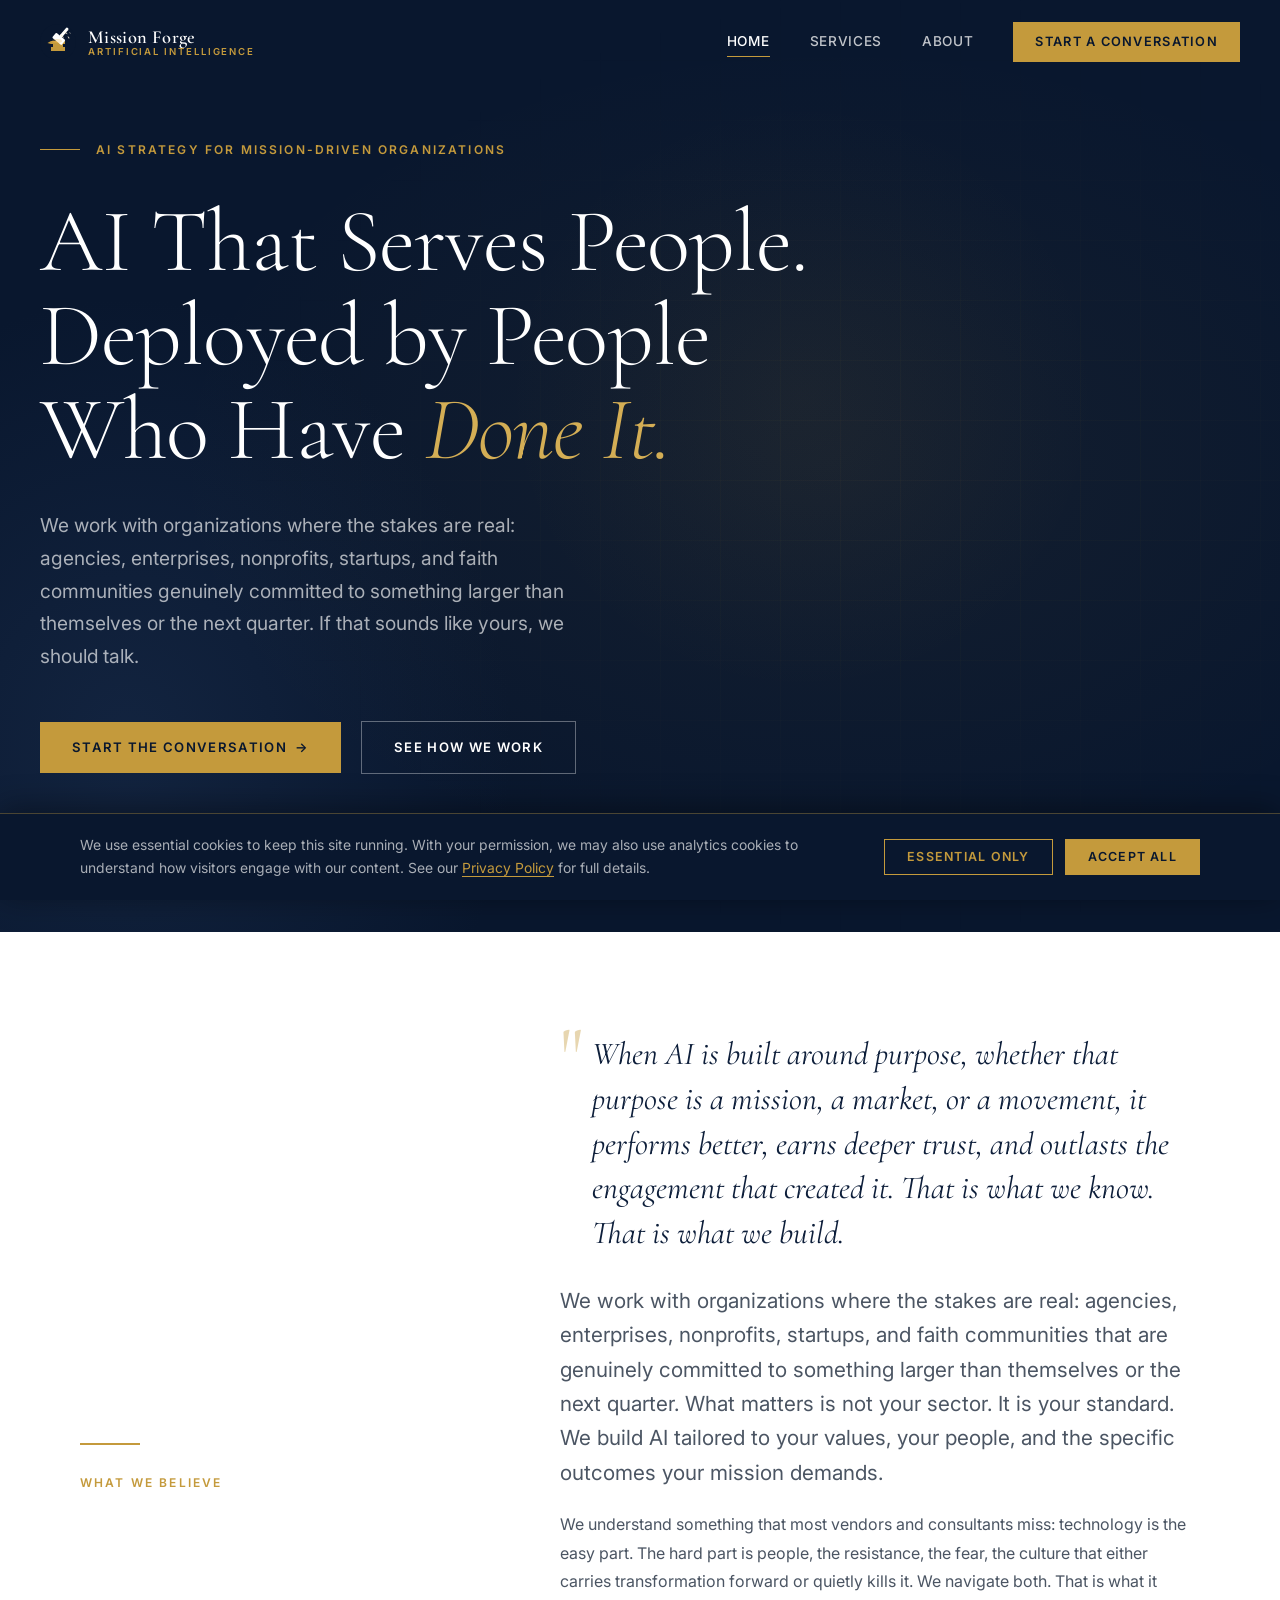
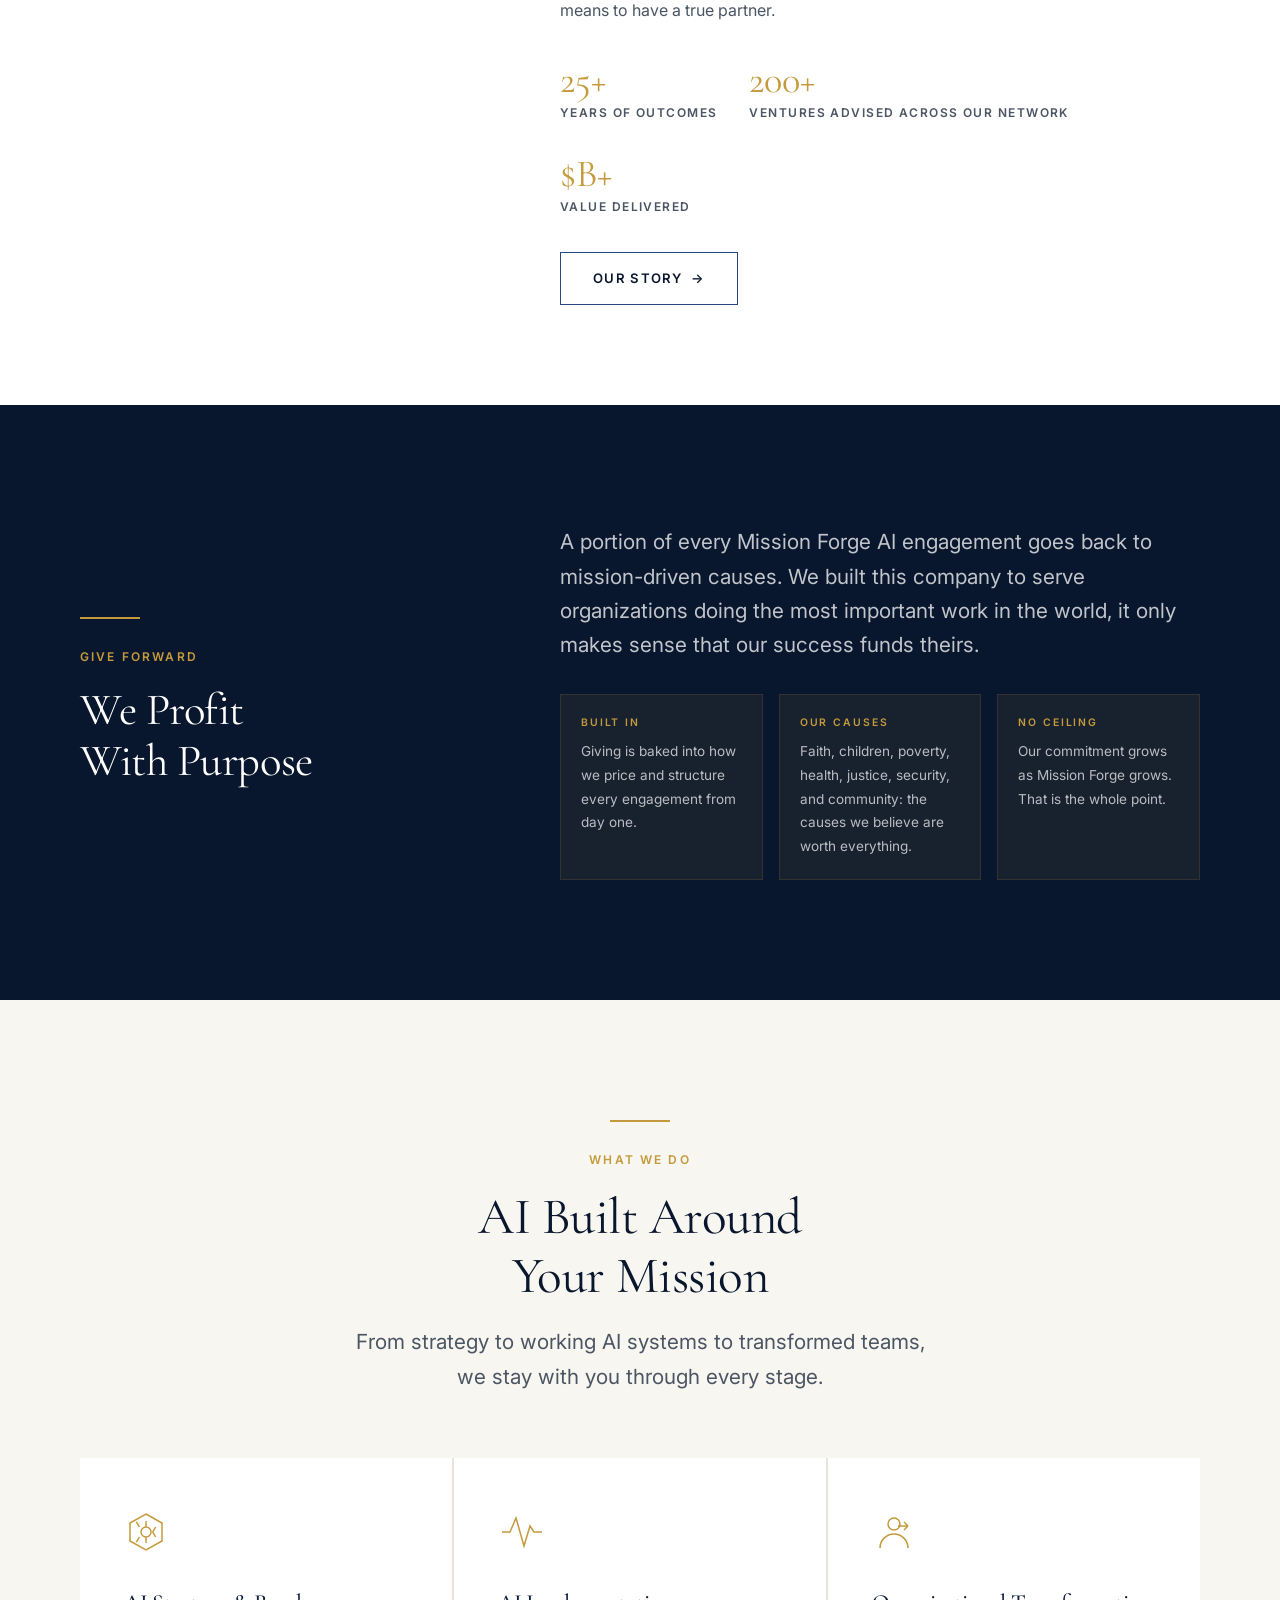
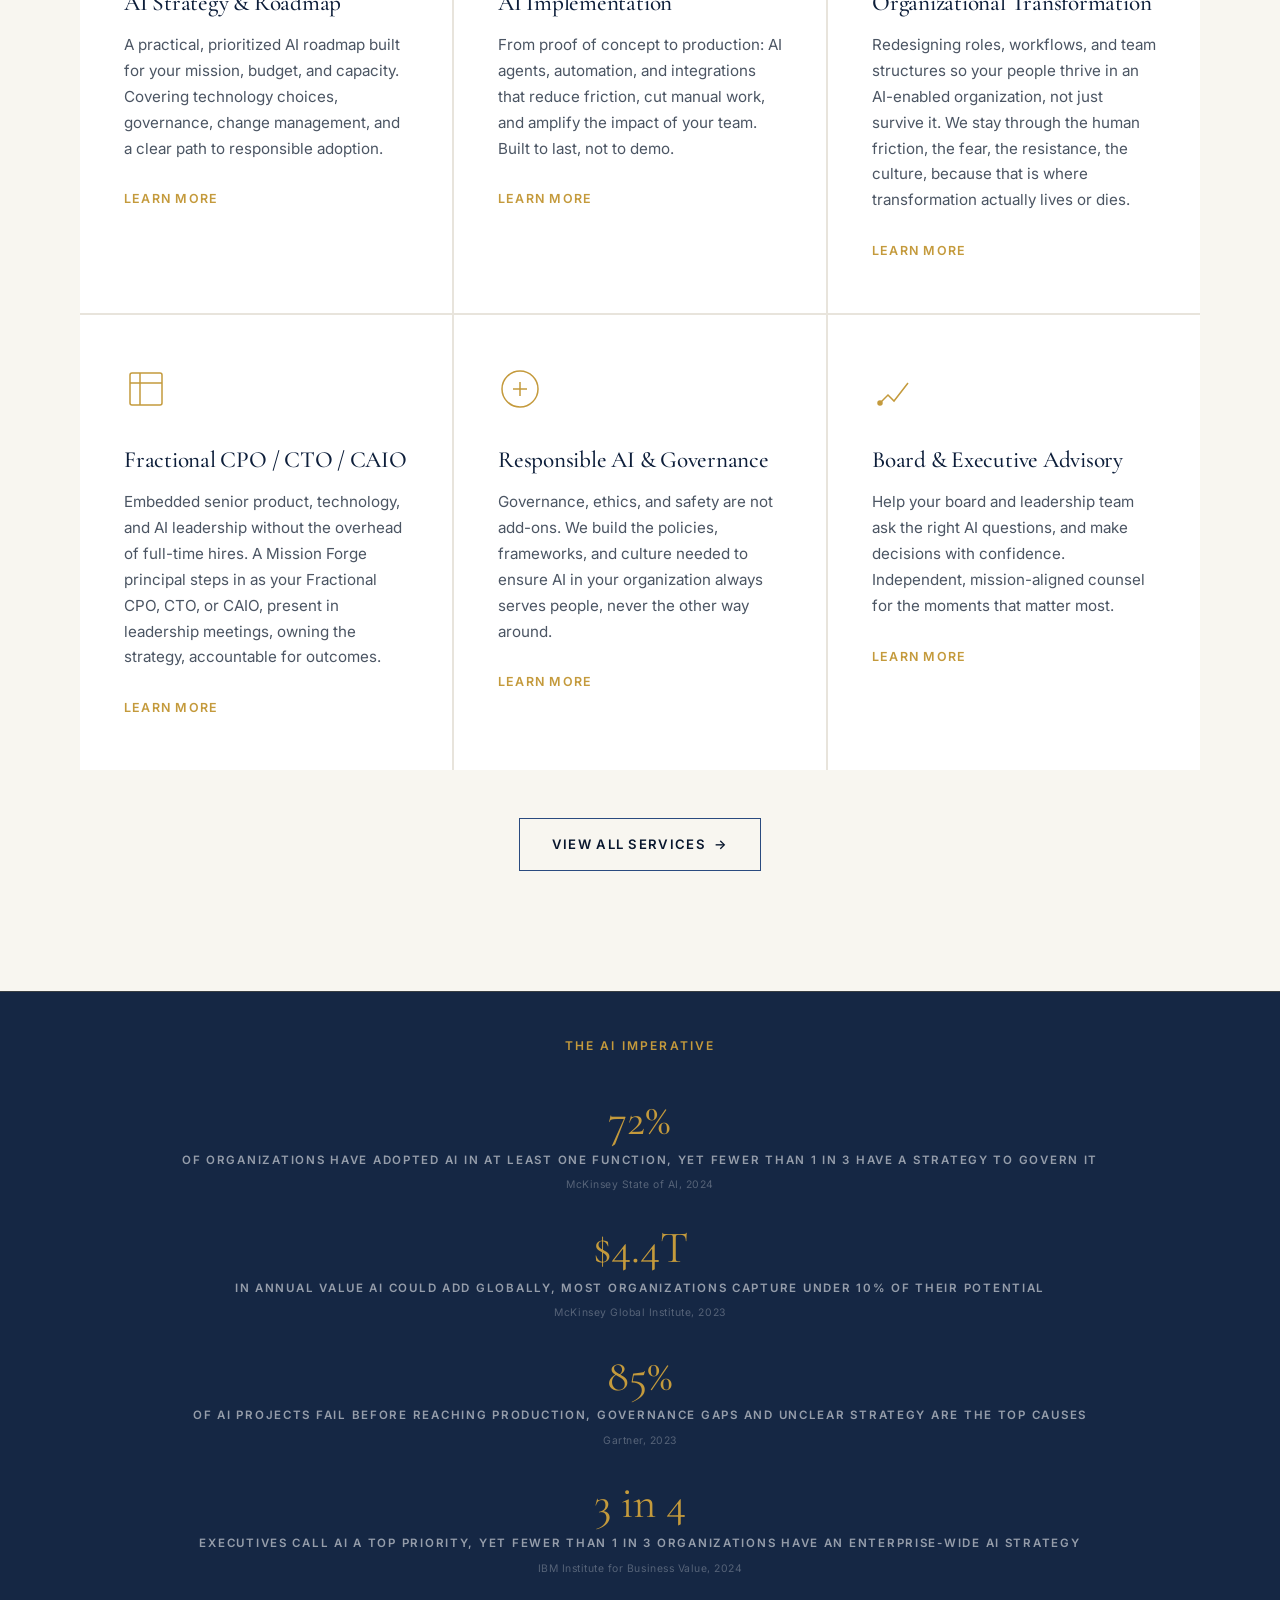
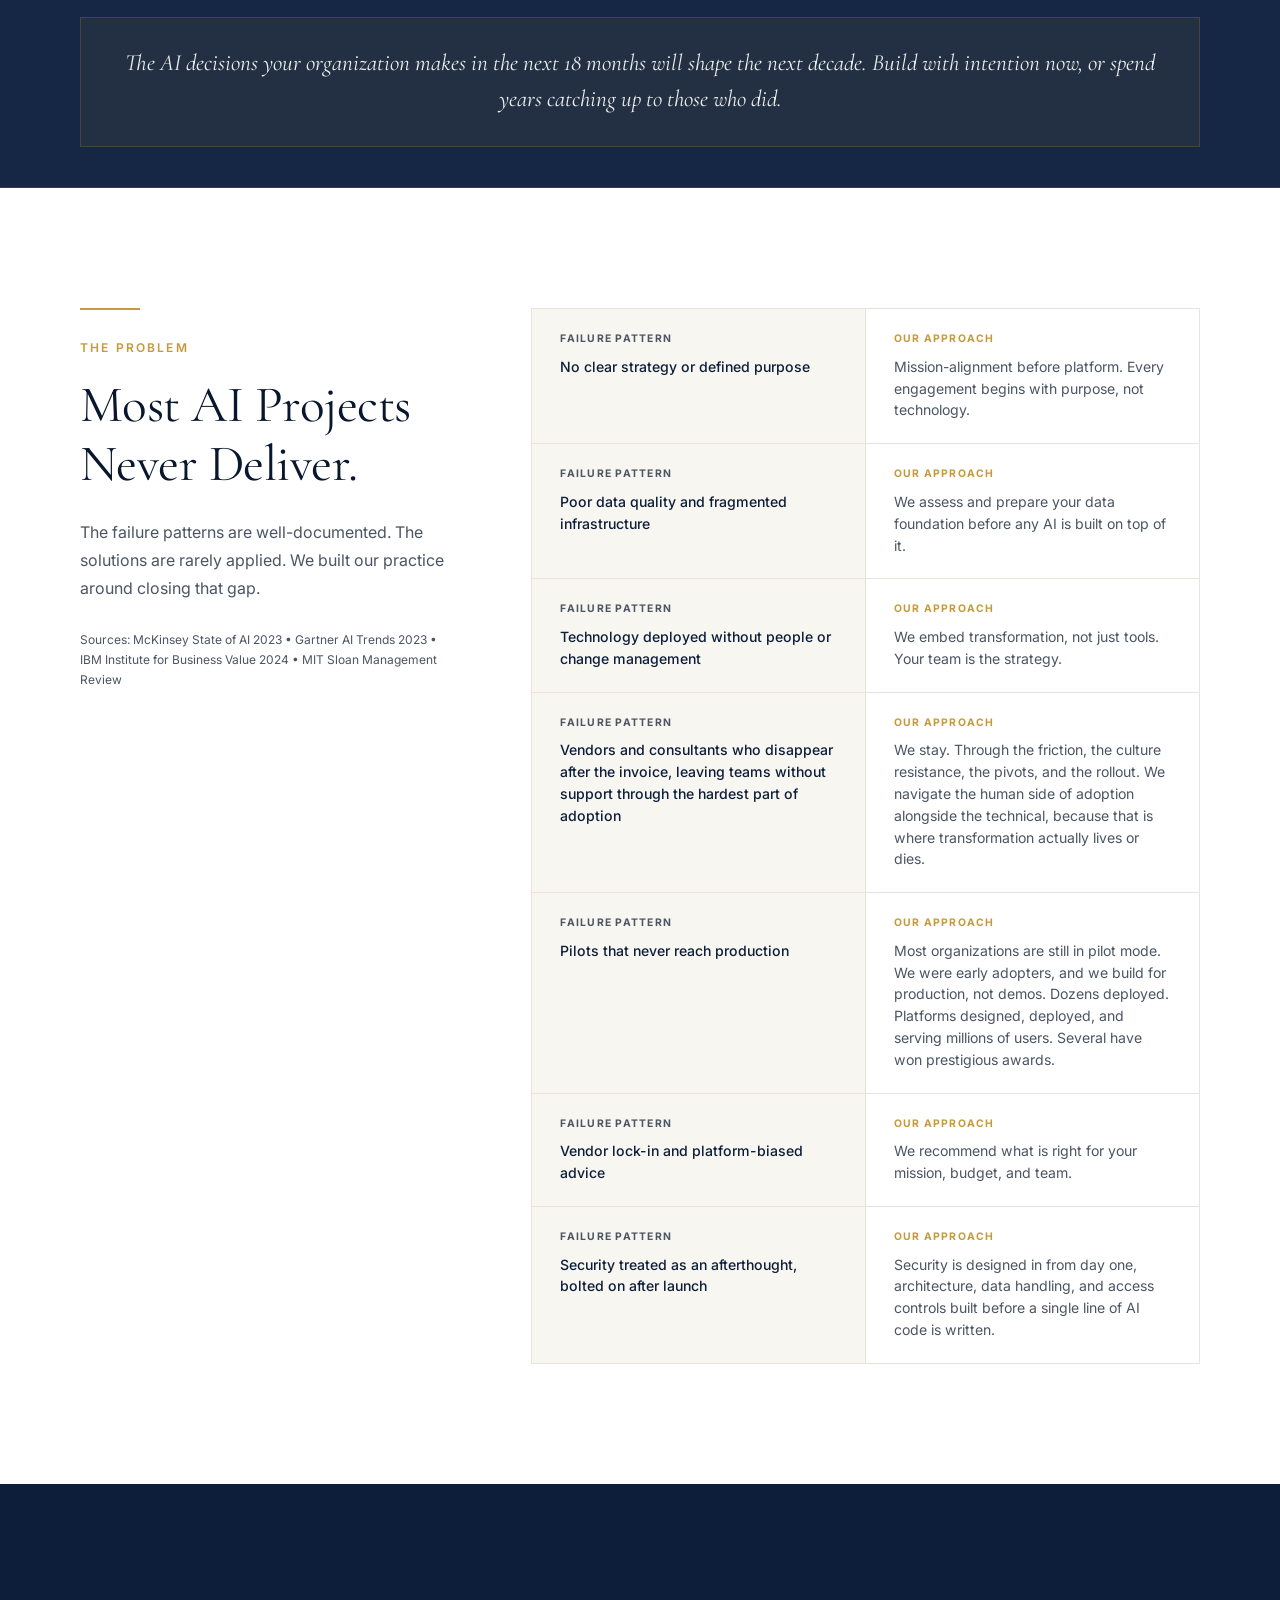
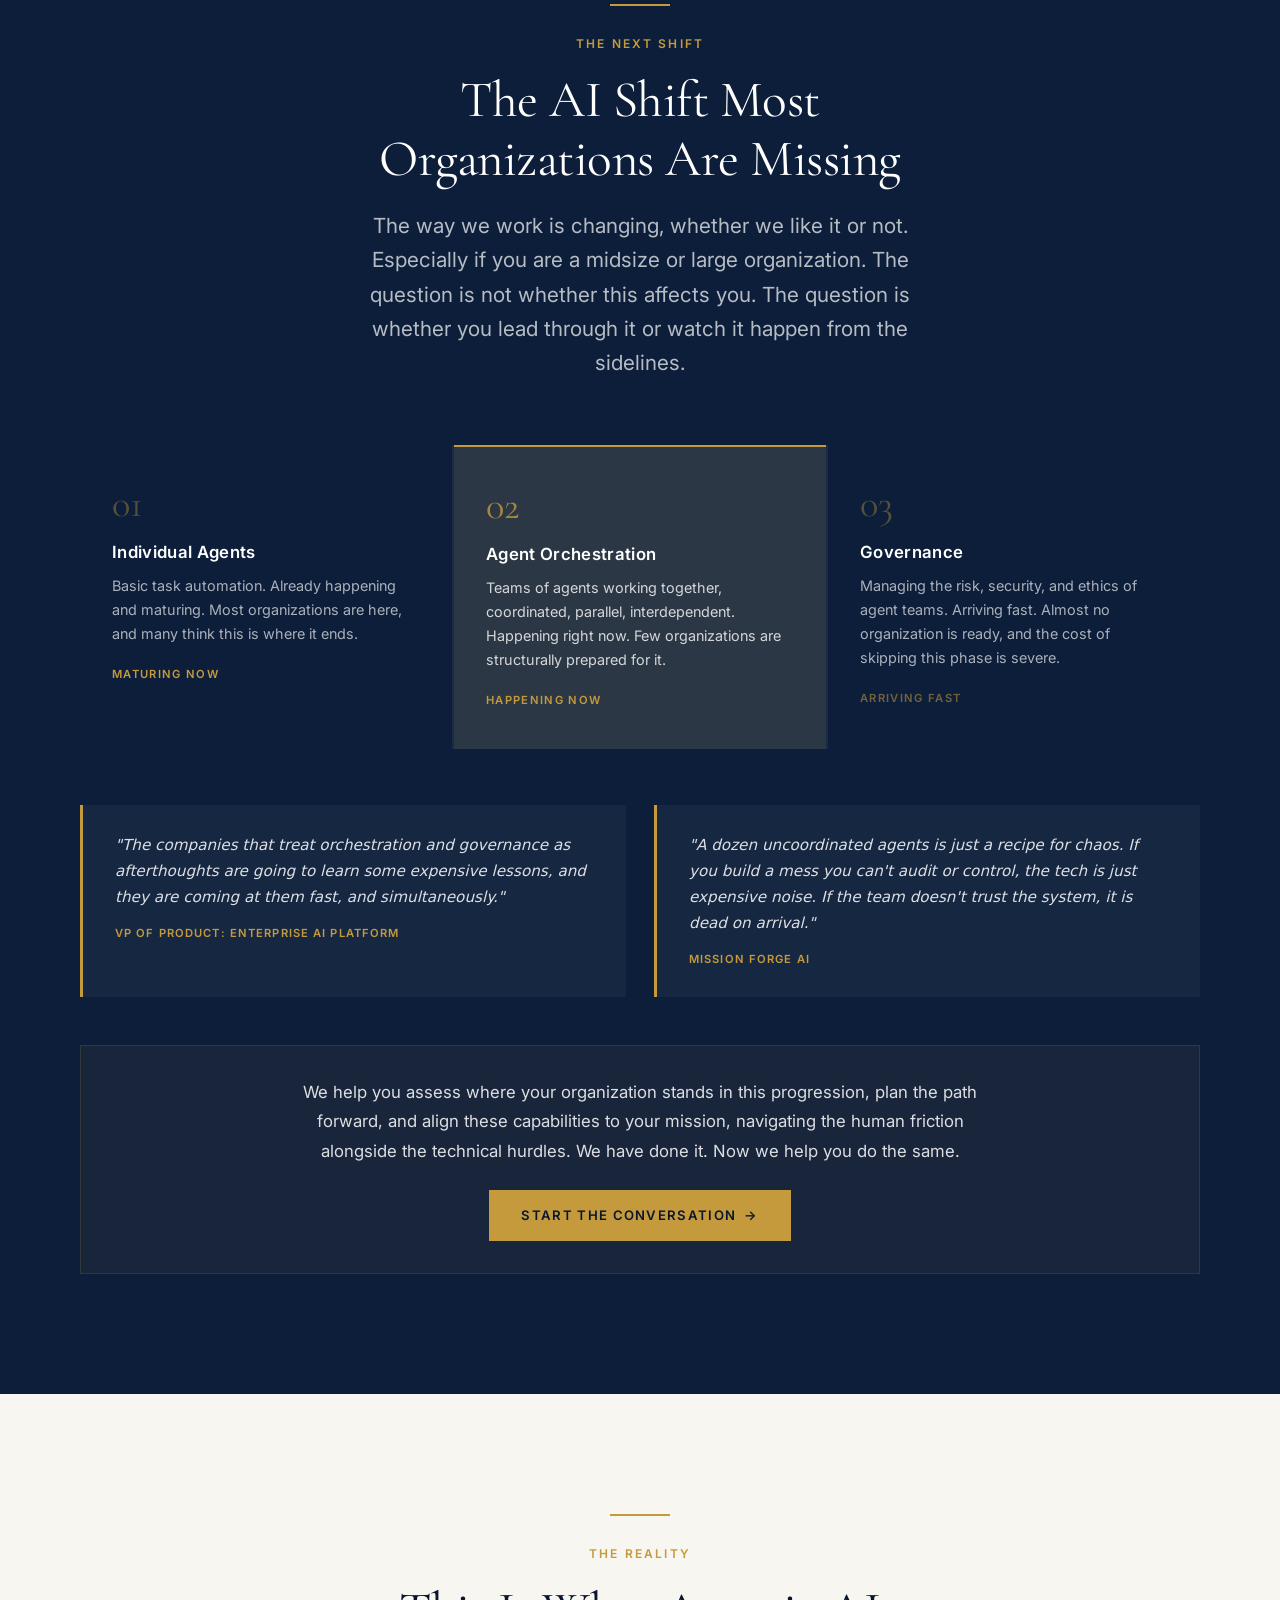
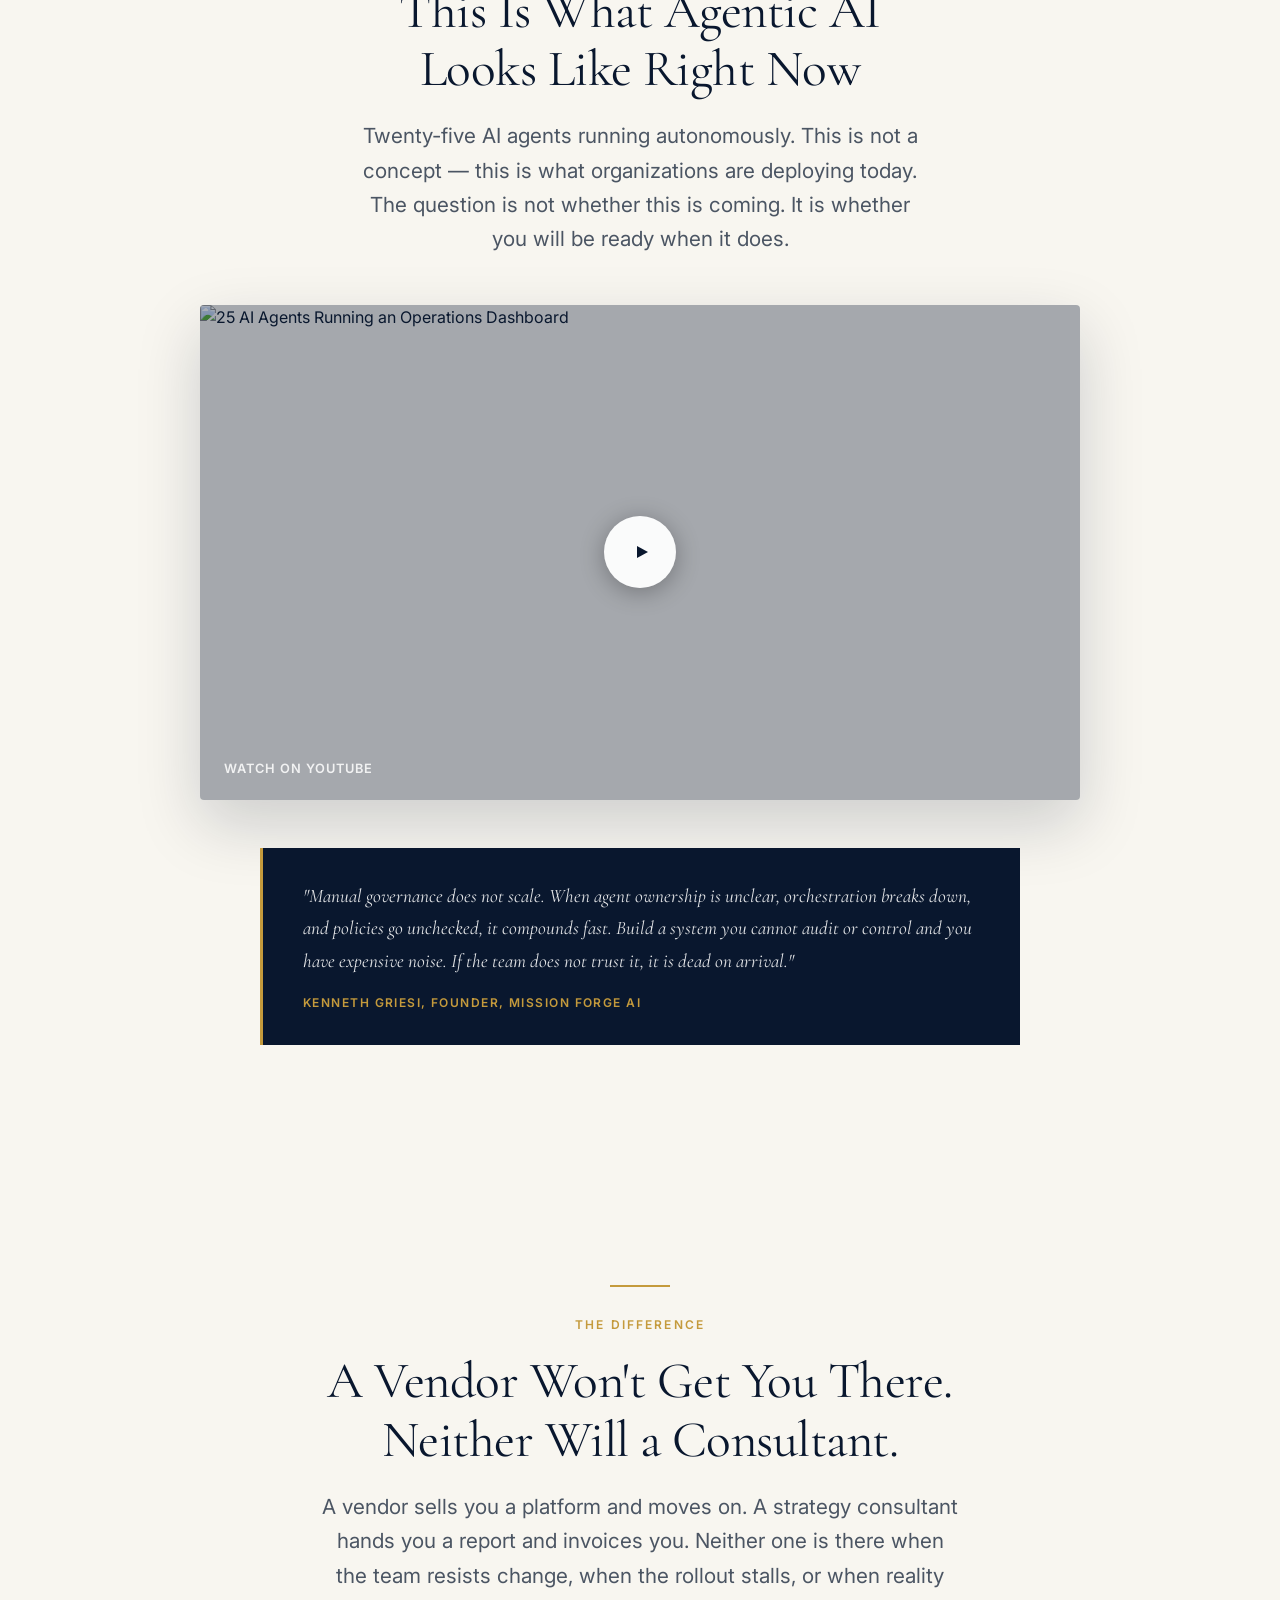
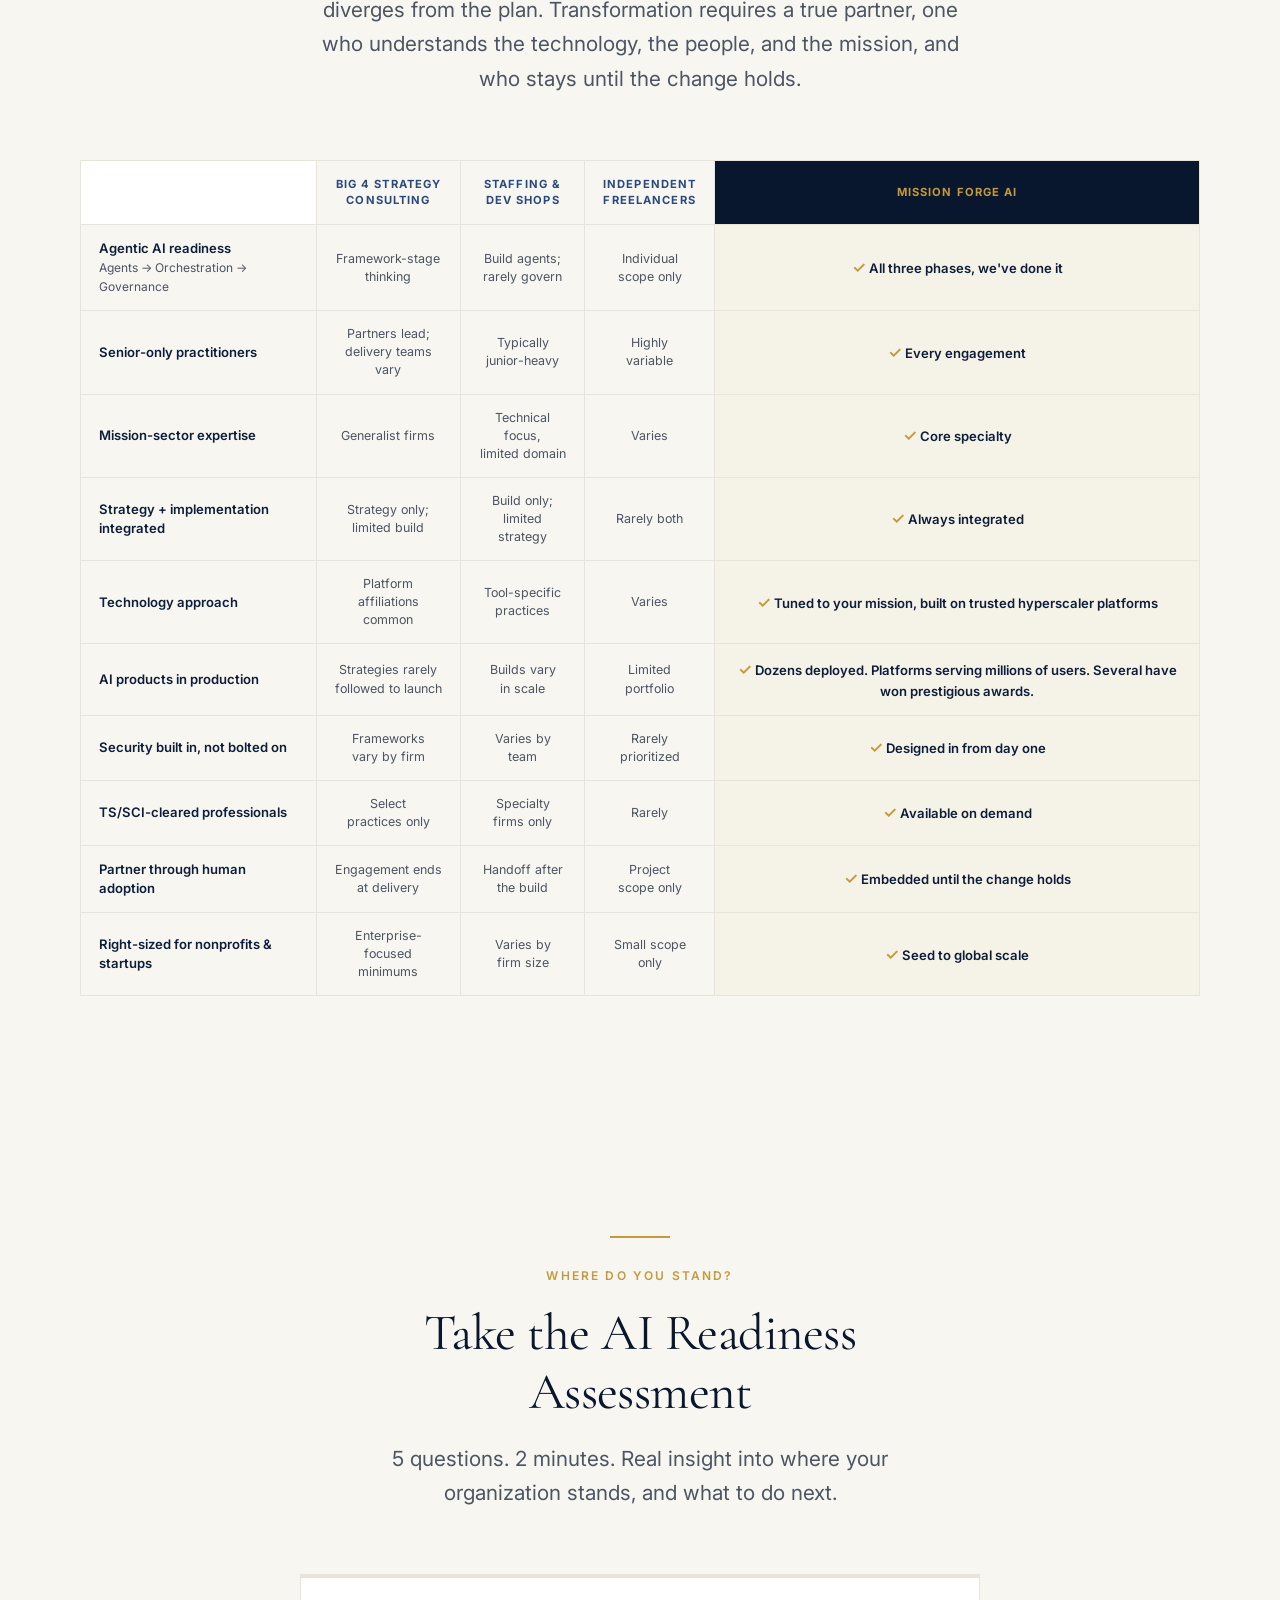
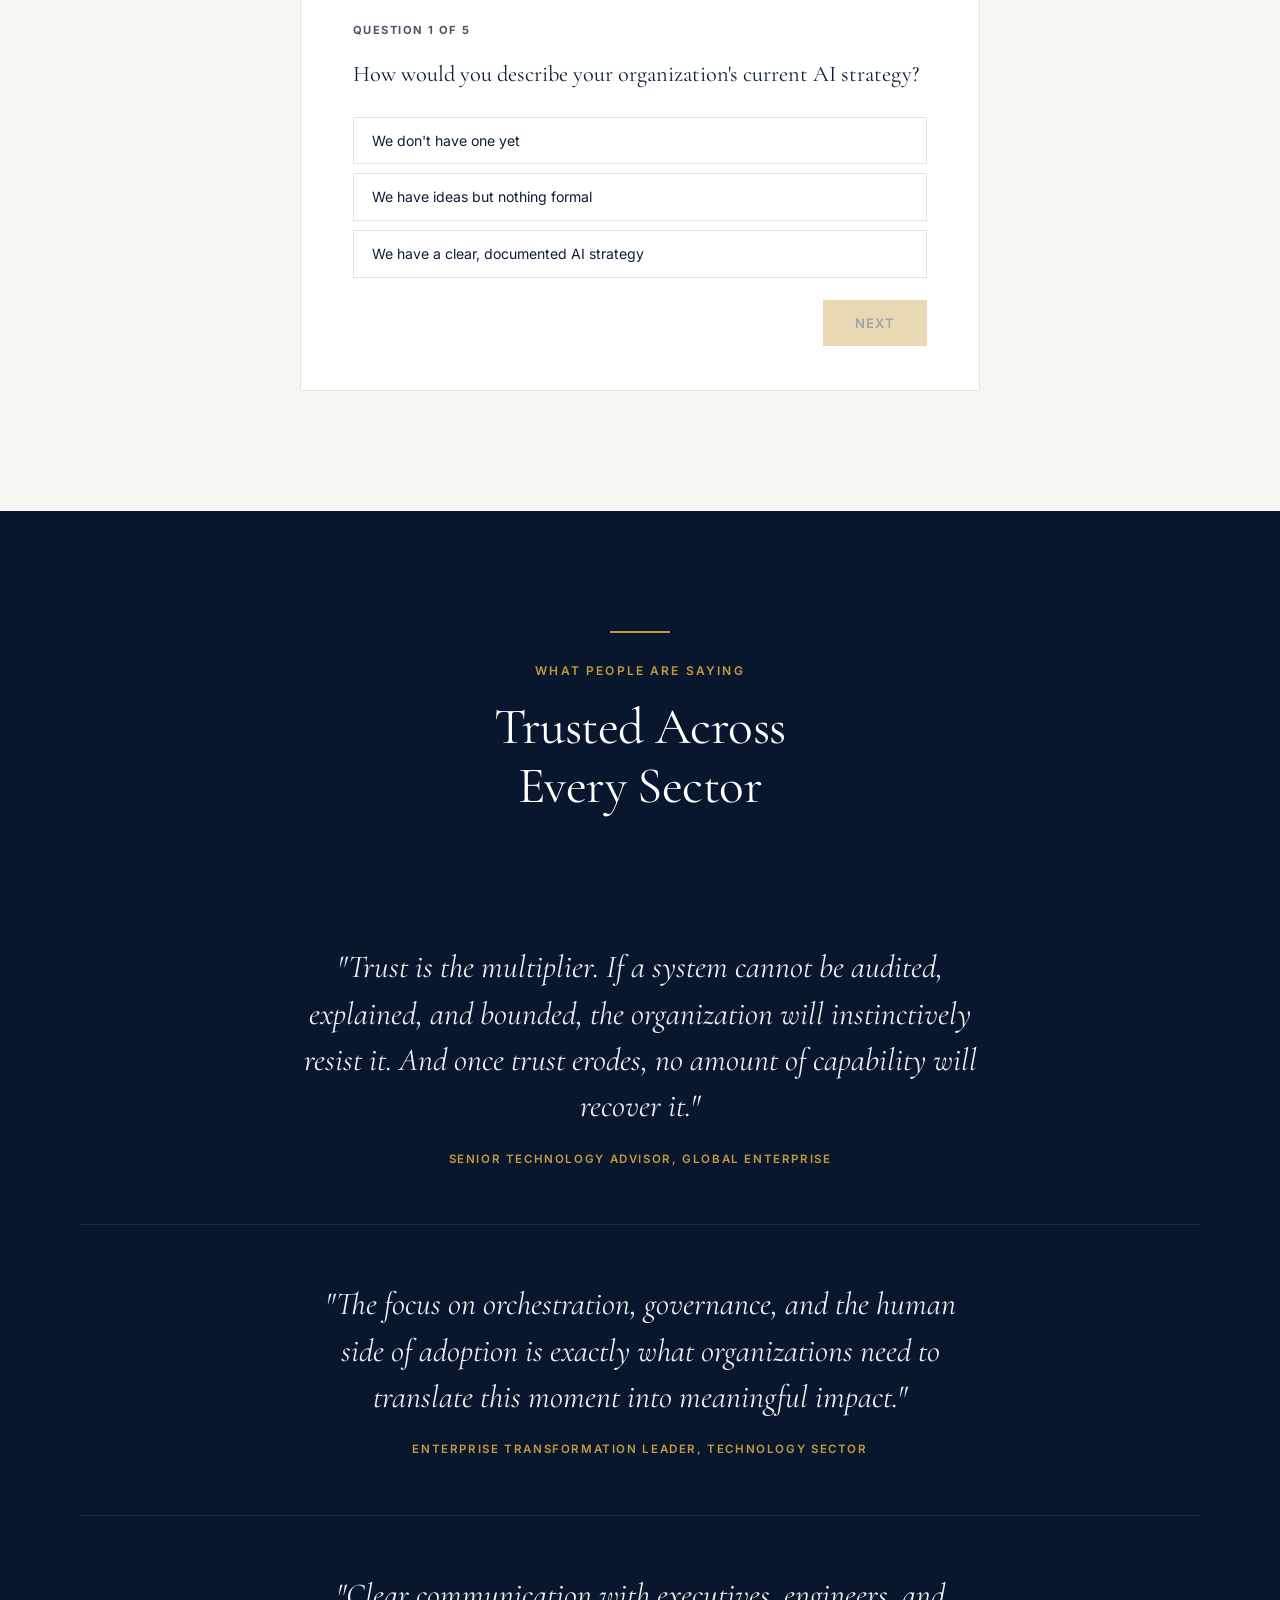
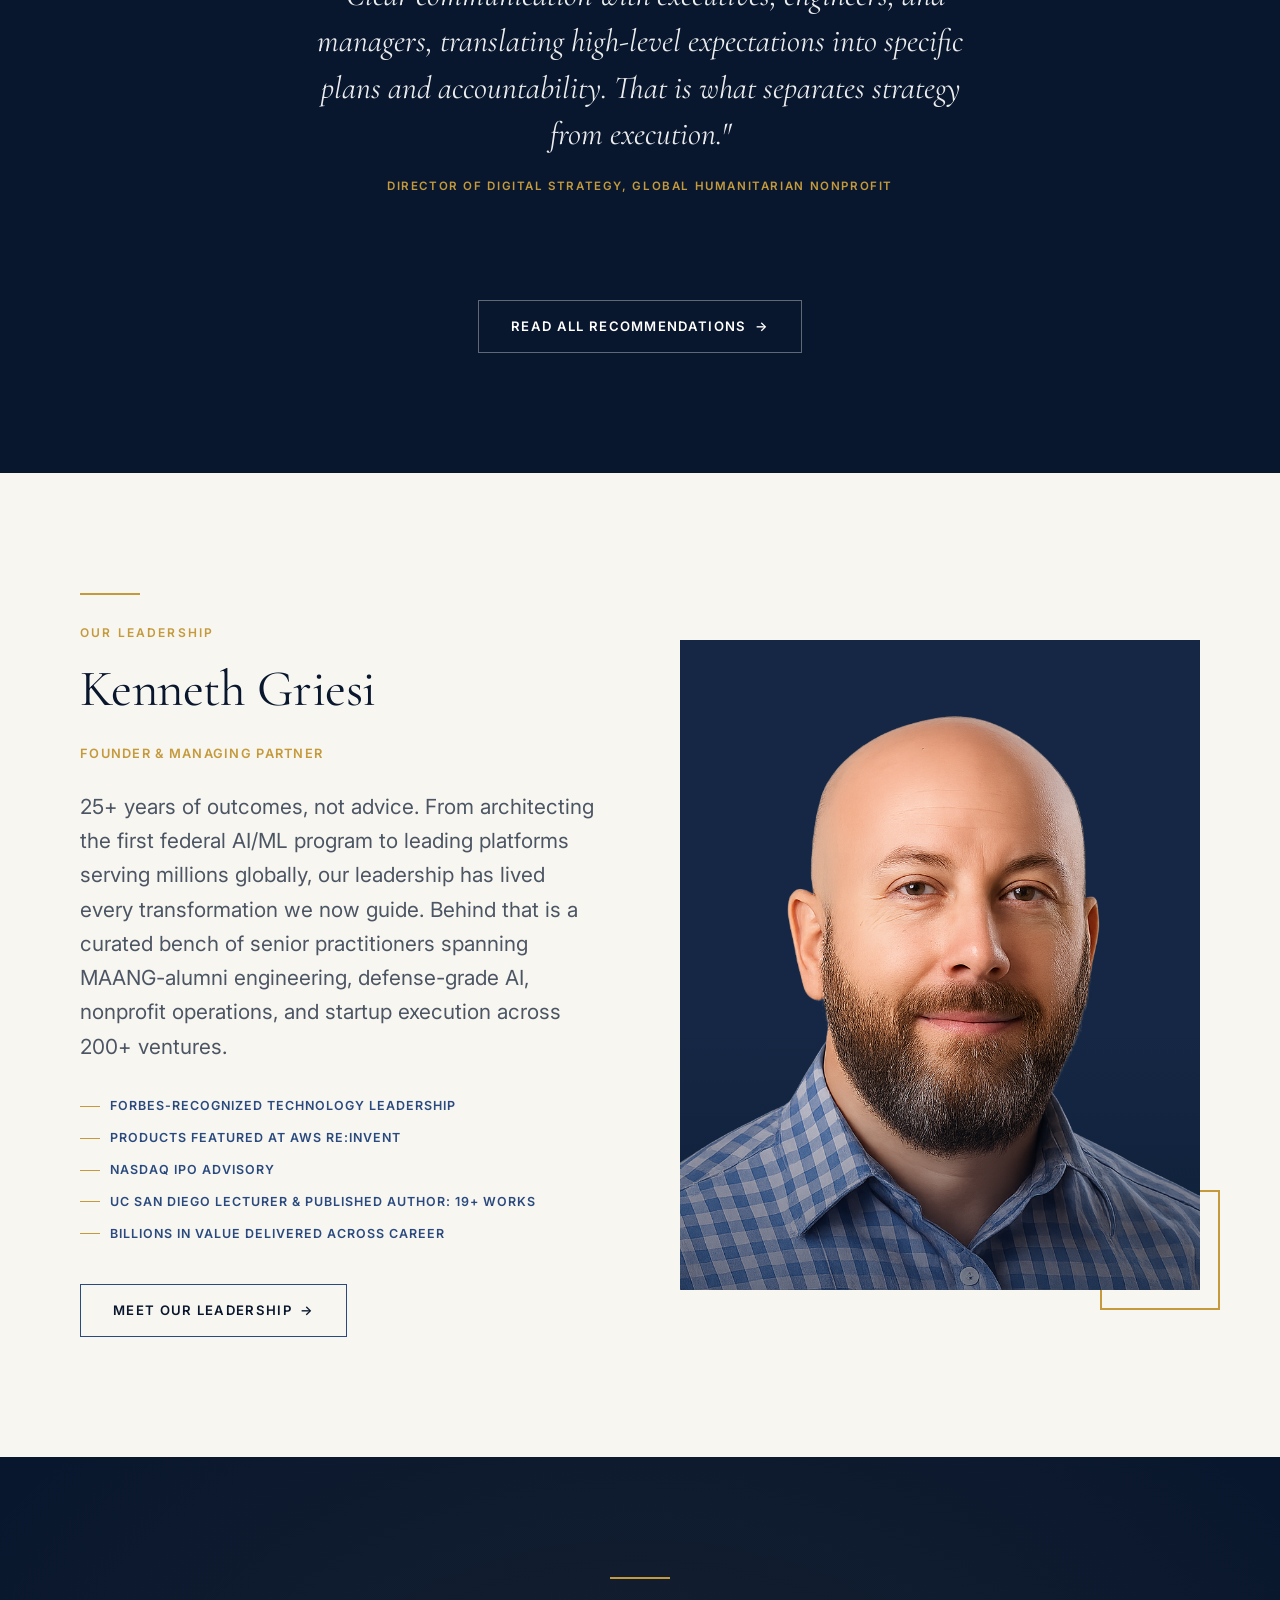
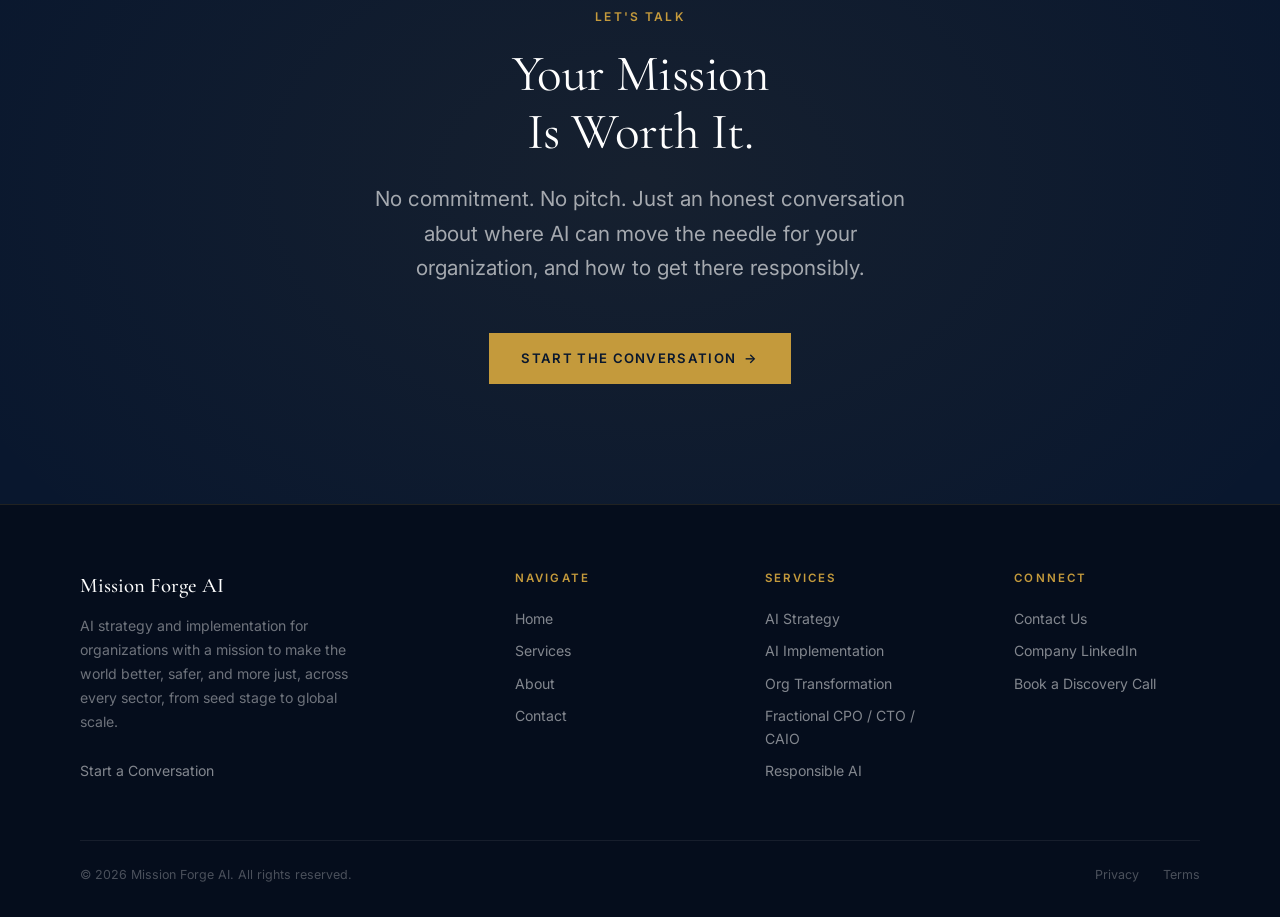
==== commit 55d51669: "Add files via upload" ====
--- a/index.html
+++ b/index.html
@@ -454,12 +454,24 @@
     <div class="container">
       <div class="text-center mb-48">
         <div class="gold-line gold-line--center fade-up"></div>
-        <span class="eyebrow fade-up">See It in Action</span>
-        <h2 class="fade-up fade-up-delay-1" style="margin-top:16px;">What Agent Orchestration<br>Actually Looks Like</h2>
-        <p class="lead fade-up fade-up-delay-2" style="max-width:560px;margin:20px auto 0;color:var(--text-secondary);">25 AI agents coordinating in real time to run an entire operations dashboard. Not a concept. Not a demo. Production-ready AI, working now.</p>
-      </div>
-      <div class="fade-up" style="position:relative;padding-bottom:56.25%;height:0;overflow:hidden;max-width:880px;margin:0 auto;border-radius:4px;box-shadow:0 24px 64px rgba(9,23,46,0.18);">
-        <iframe style="position:absolute;top:0;left:0;width:100%;height:100%;border:0;" src="https://www.youtube.com/embed/zwV5qC1wS6M" title="25 AI Agents Running an Operations Dashboard" allow="accelerometer; autoplay; clipboard-write; encrypted-media; gyroscope; picture-in-picture" allowfullscreen></iframe>
+        <span class="eyebrow fade-up">The Reality</span>
+        <h2 class="fade-up fade-up-delay-1" style="margin-top:16px;">This Is What Agentic AI<br>Looks Like Right Now</h2>
+        <p class="lead fade-up fade-up-delay-2" style="max-width:580px;margin:20px auto 0;color:var(--text-secondary);">Twenty-five AI agents running autonomously. This is not a concept — this is what organizations are deploying today. The question is not whether this is coming. It is whether you will be ready when it does.</p>
+      </div>
+      <div class="fade-up" style="max-width:880px;margin:0 auto;">
+        <a href="https://youtu.be/zwV5qC1wS6M" target="_blank" rel="noopener" style="display:block;position:relative;padding-bottom:56.25%;height:0;overflow:hidden;border-radius:4px;box-shadow:0 24px 64px rgba(9,23,46,0.18);text-decoration:none;">
+          <img src="https://img.youtube.com/vi/zwV5qC1wS6M/maxresdefault.jpg" alt="25 AI Agents Running an Operations Dashboard" style="position:absolute;top:0;left:0;width:100%;height:100%;object-fit:cover;" />
+          <div style="position:absolute;inset:0;background:rgba(9,23,46,0.35);display:flex;align-items:center;justify-content:center;">
+            <div style="width:72px;height:72px;background:rgba(255,255,255,0.95);border-radius:50%;display:flex;align-items:center;justify-content:center;box-shadow:0 4px 24px rgba(0,0,0,0.3);">
+              <svg width="28" height="28" viewBox="0 0 28 28" fill="none"><polygon points="11,8 22,14 11,20" fill="#09172E"/></svg>
+            </div>
+          </div>
+          <div style="position:absolute;bottom:20px;left:24px;color:#fff;font-size:.8rem;font-weight:600;letter-spacing:.08em;text-transform:uppercase;opacity:.85;">Watch on YouTube</div>
+        </a>
+      </div>
+      <div class="fade-up" style="max-width:760px;margin:48px auto 0;padding:32px 40px;border-left:3px solid var(--gold);background:var(--navy-deep);">
+        <p style="font-family:var(--font-serif);font-size:clamp(1rem,1.6vw,1.2rem);font-style:italic;line-height:1.7;color:rgba(255,255,255,0.88);margin:0 0 16px;">"Manual governance does not scale. When agent ownership is unclear, orchestration breaks down, and policies go unchecked, it compounds fast. Build a system you cannot audit or control and you have expensive noise. If the team does not trust it, it is dead on arrival."</p>
+        <div style="font-size:.75rem;font-weight:600;letter-spacing:.12em;text-transform:uppercase;color:var(--gold);">Kenneth Griesi, Founder, Mission Forge AI</div>
       </div>
     </div>
   </section>
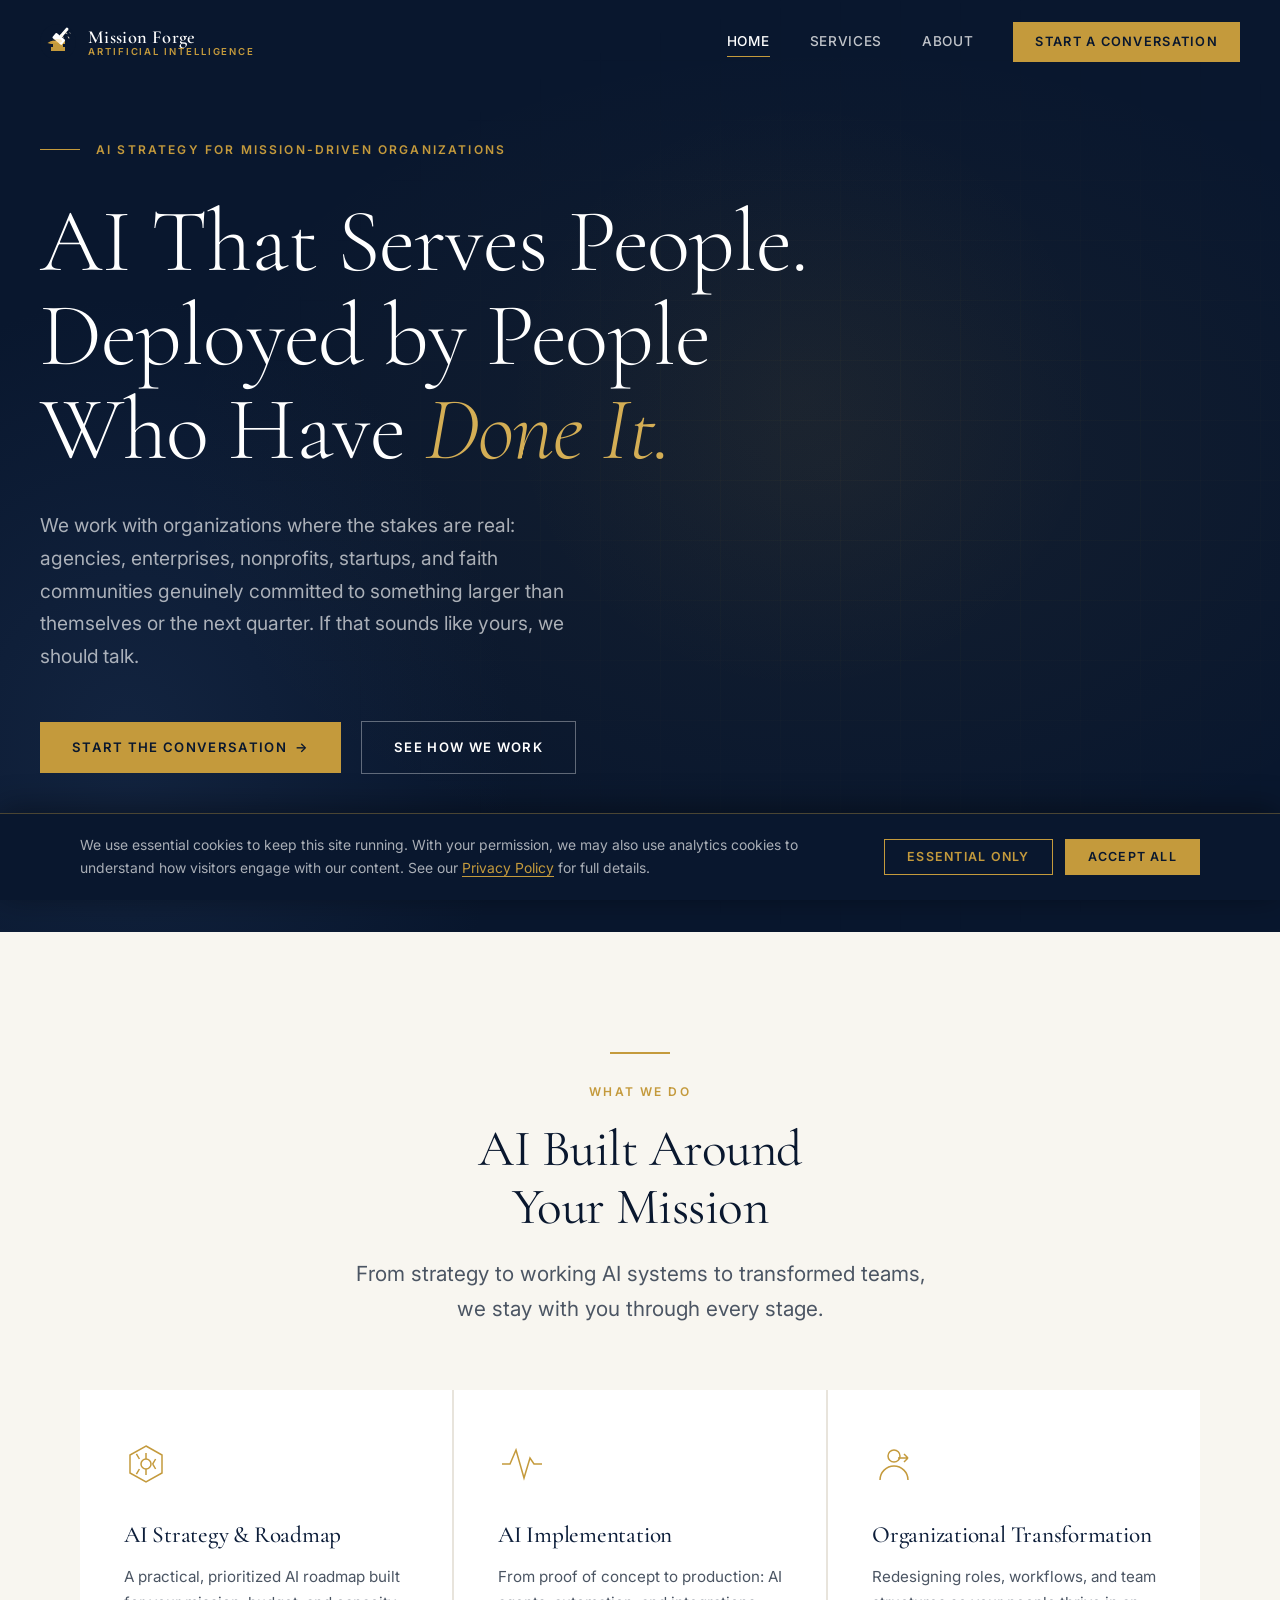
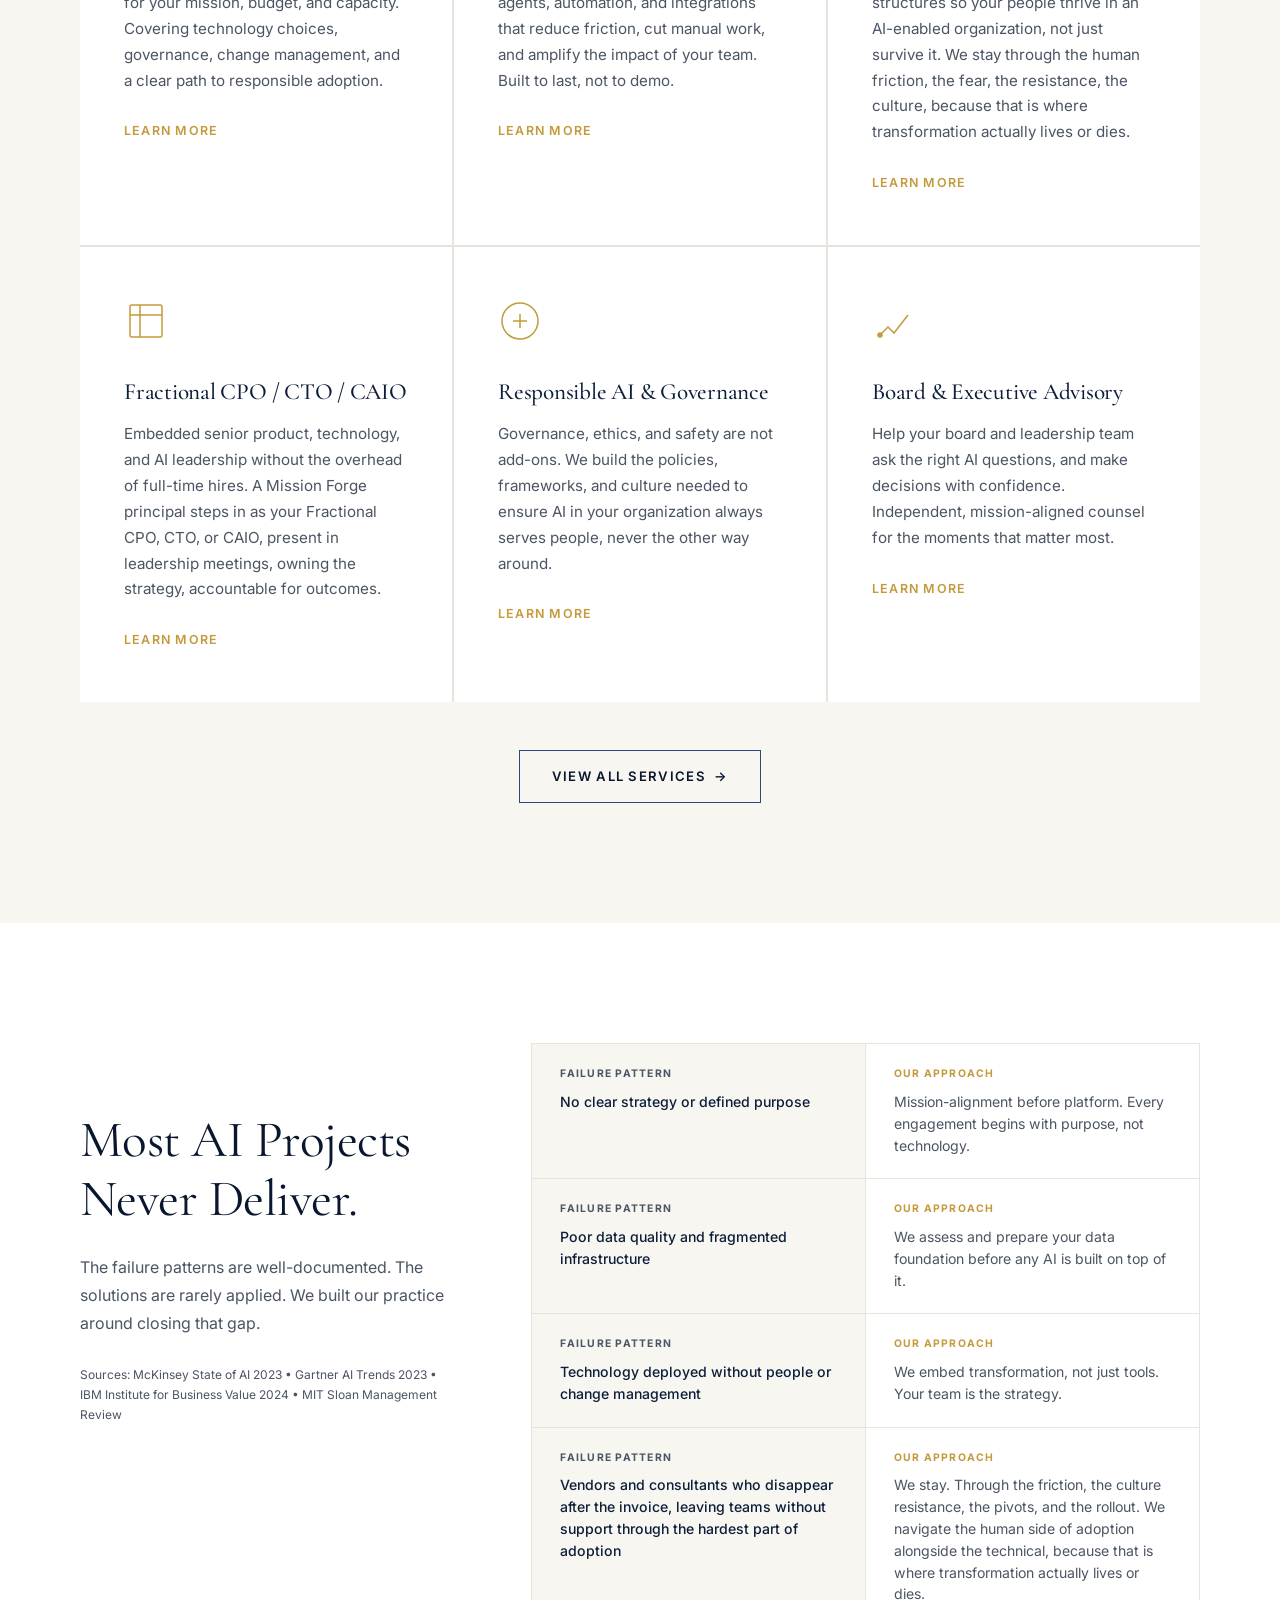
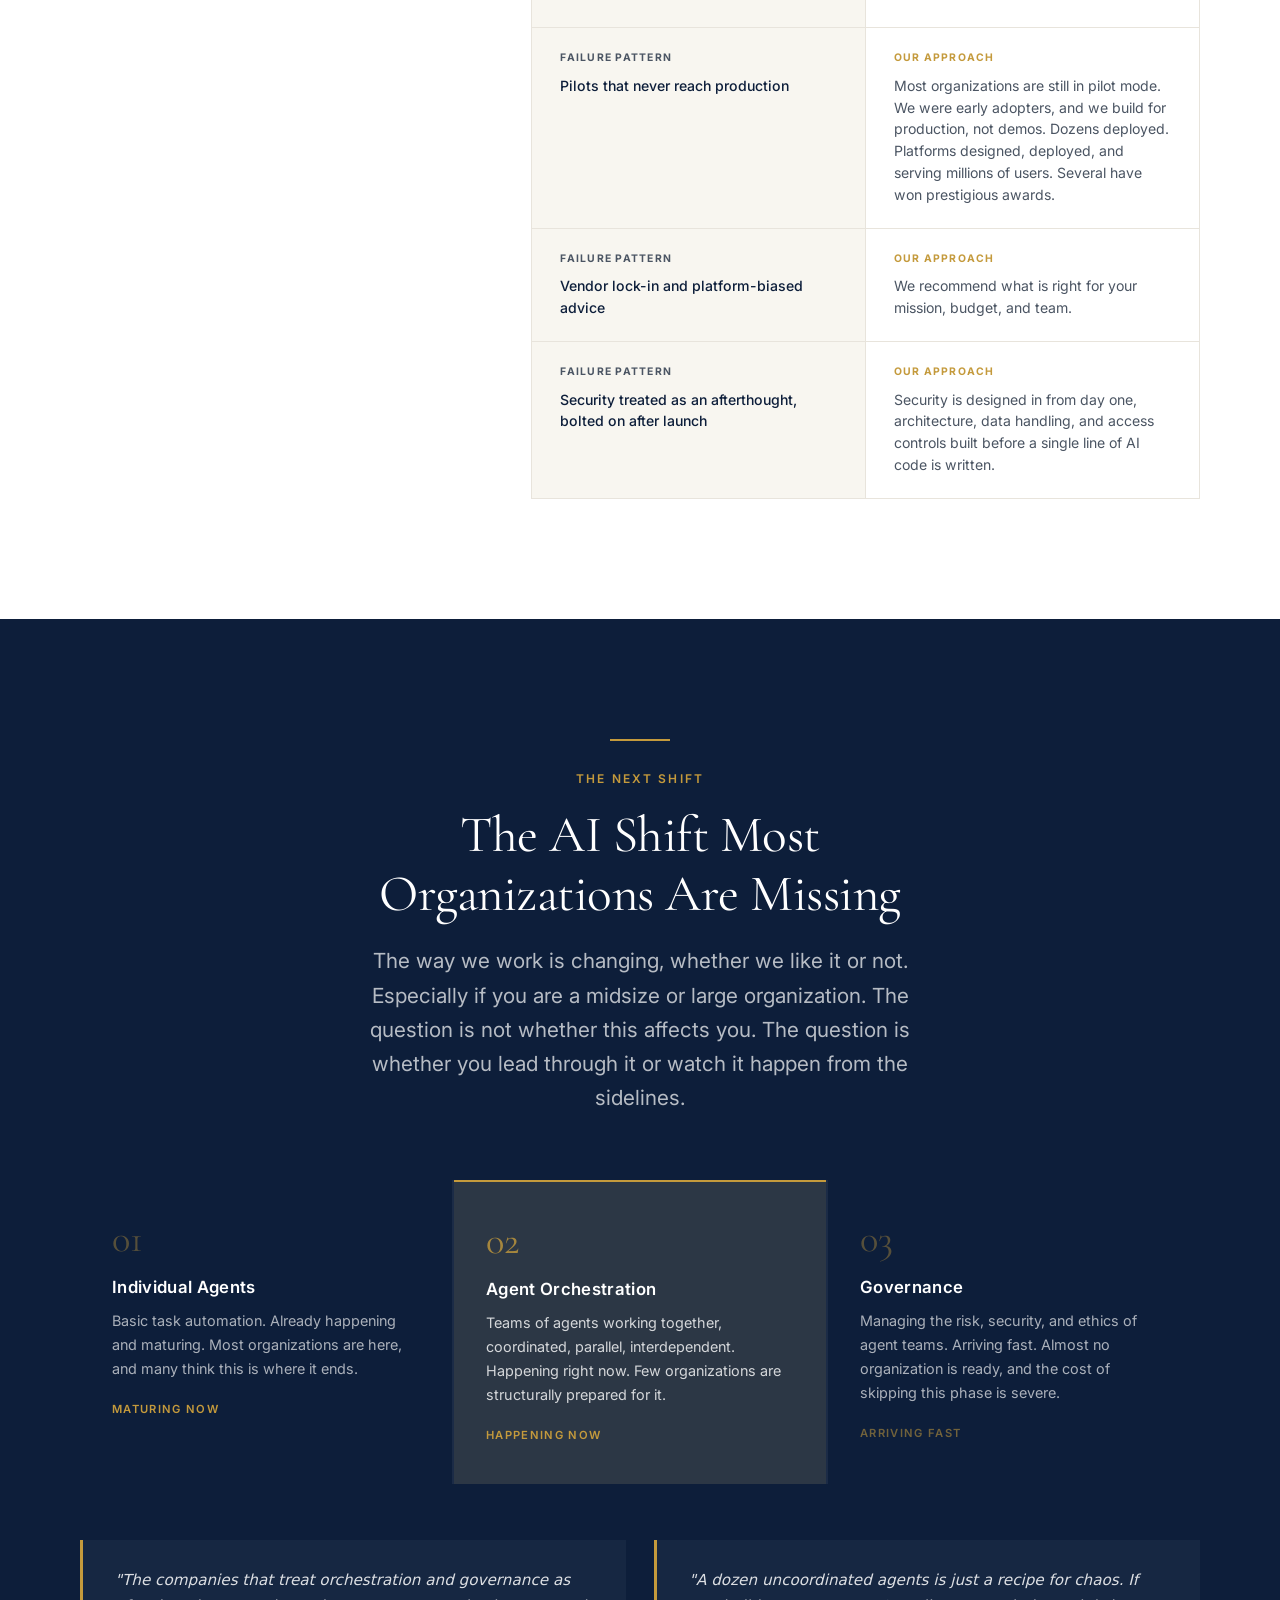
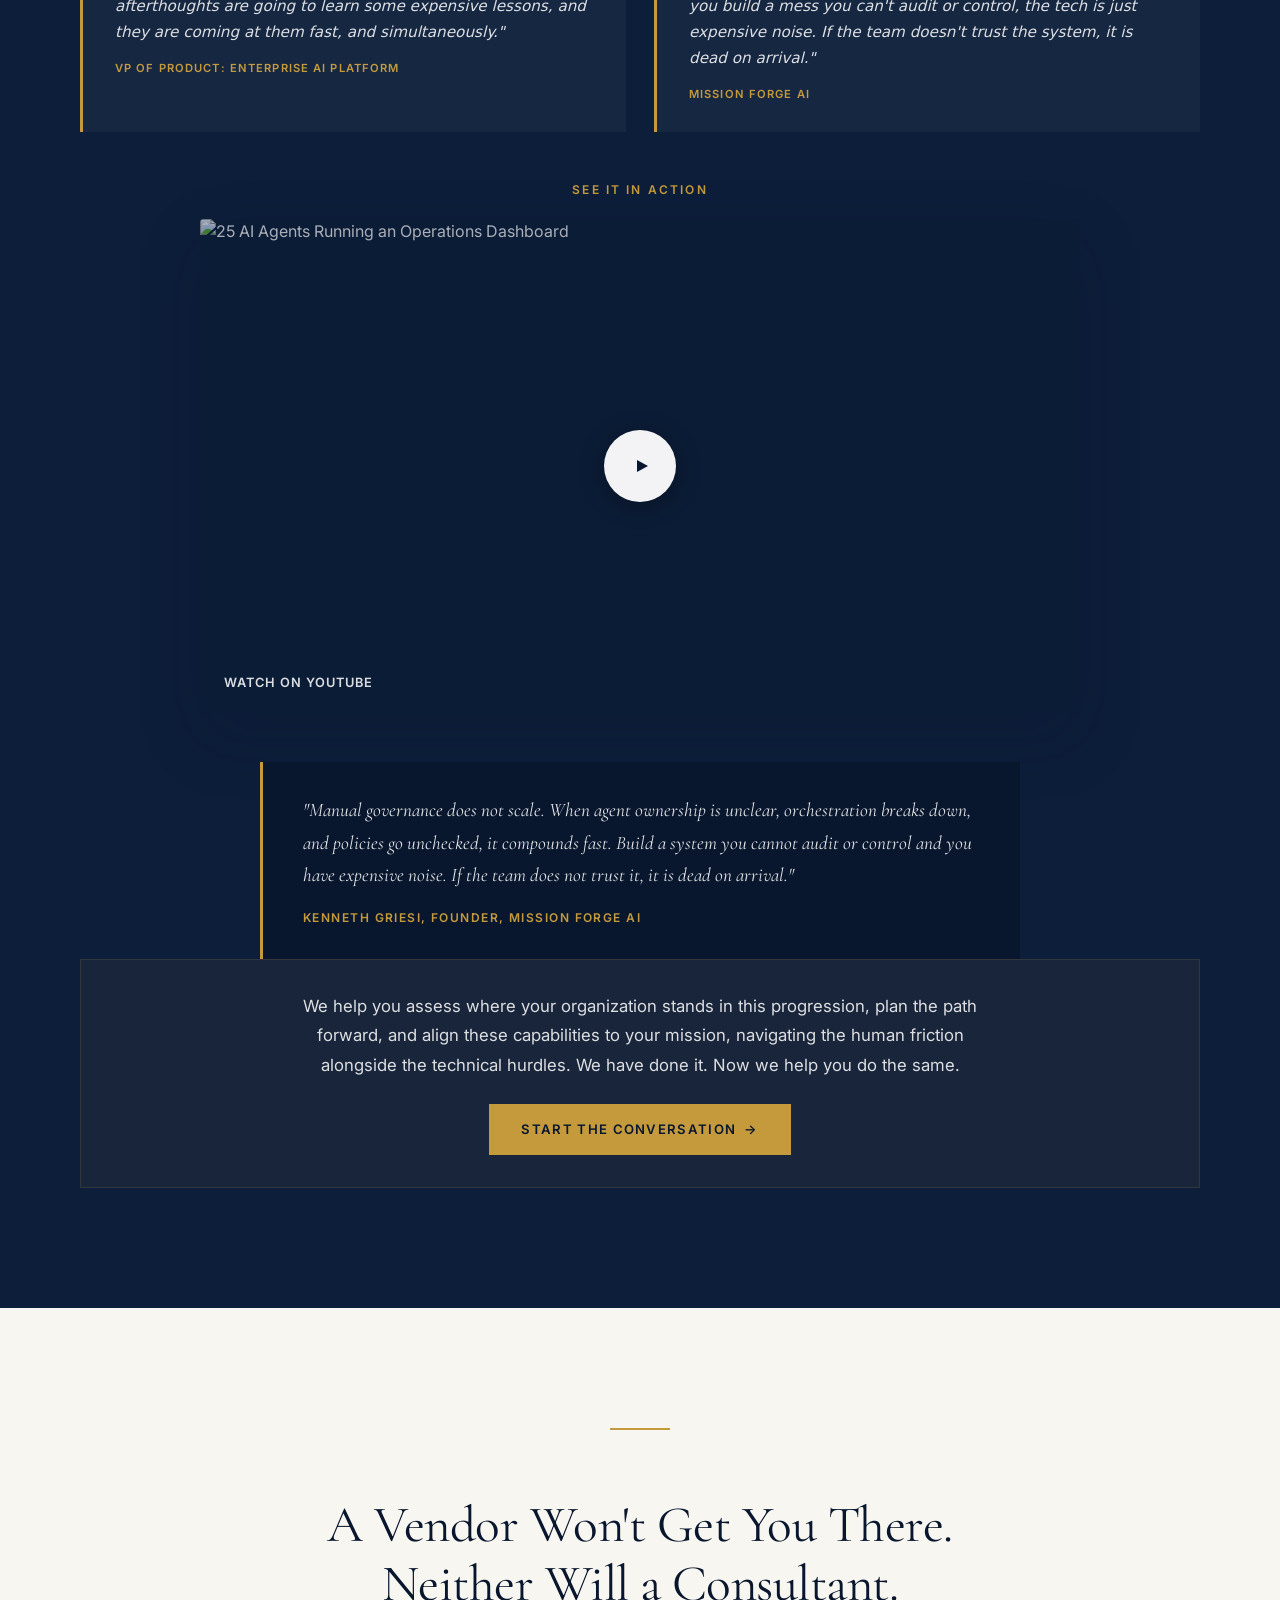
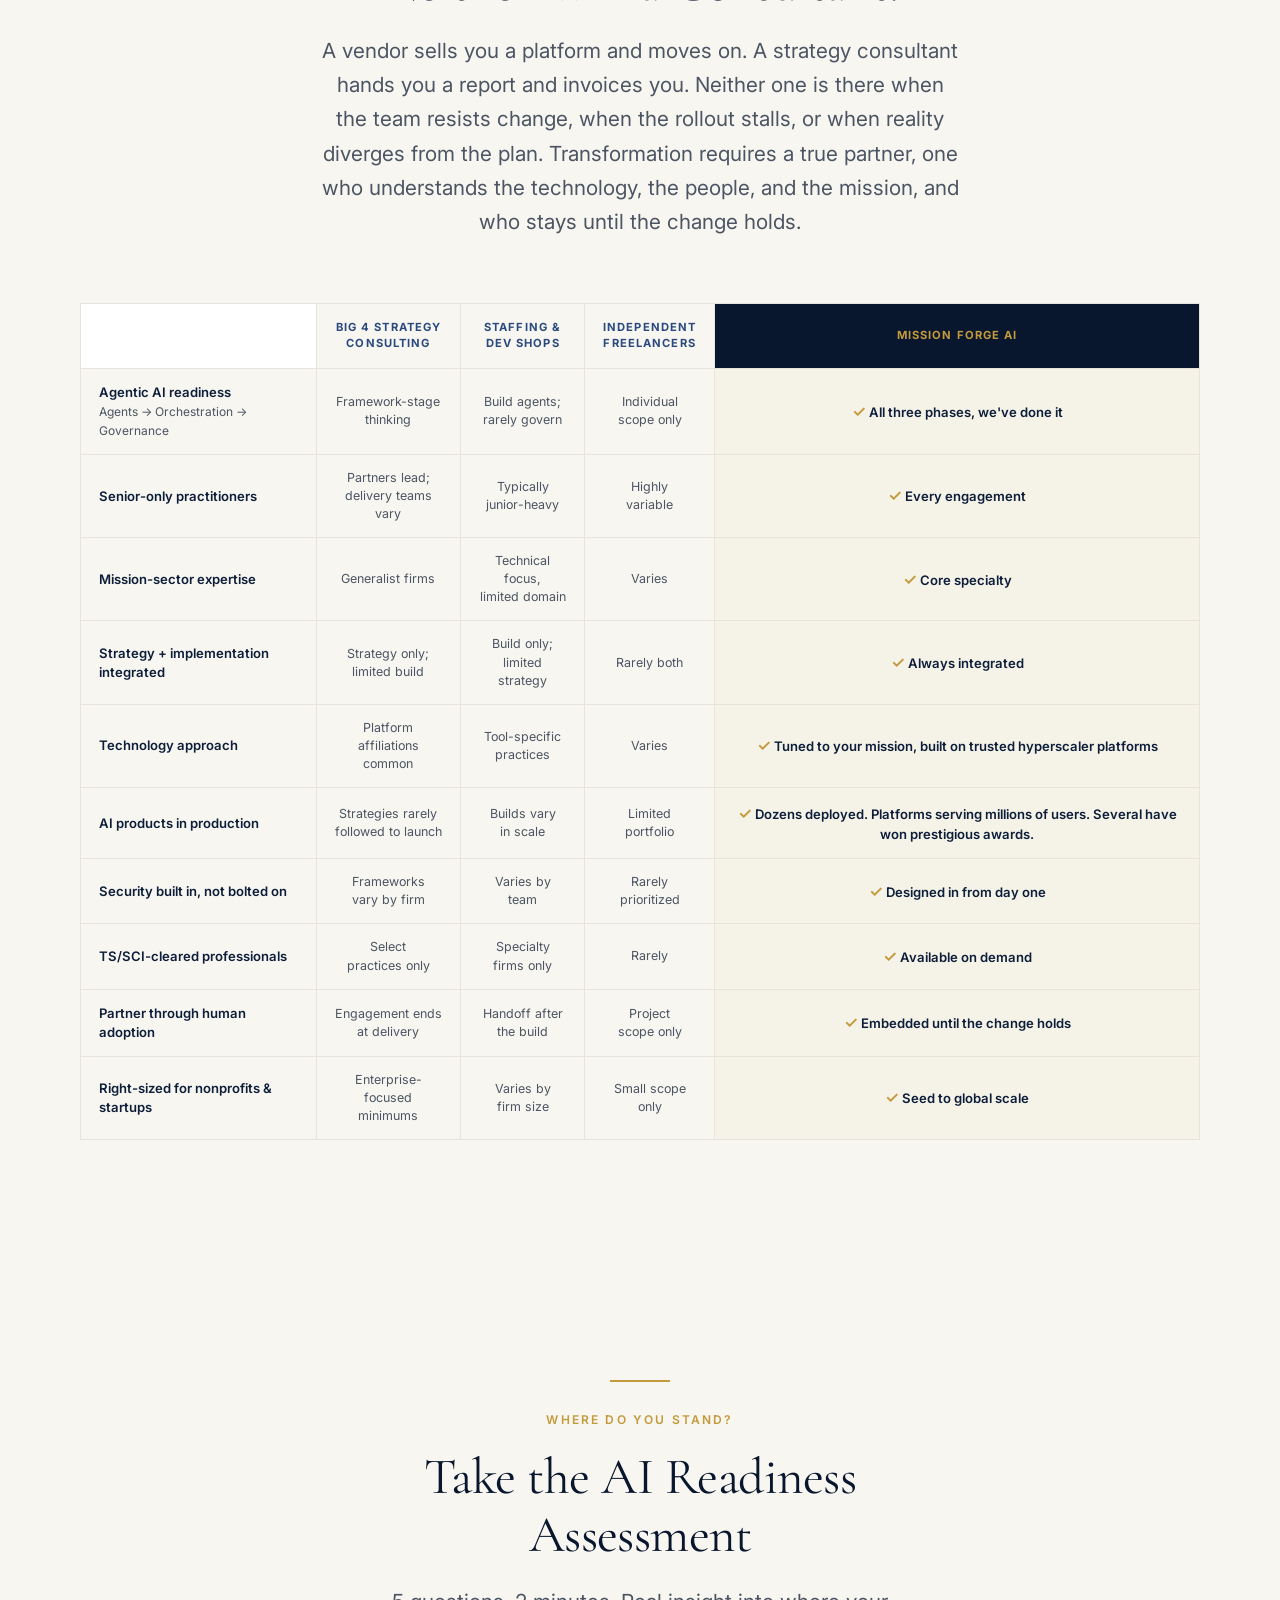
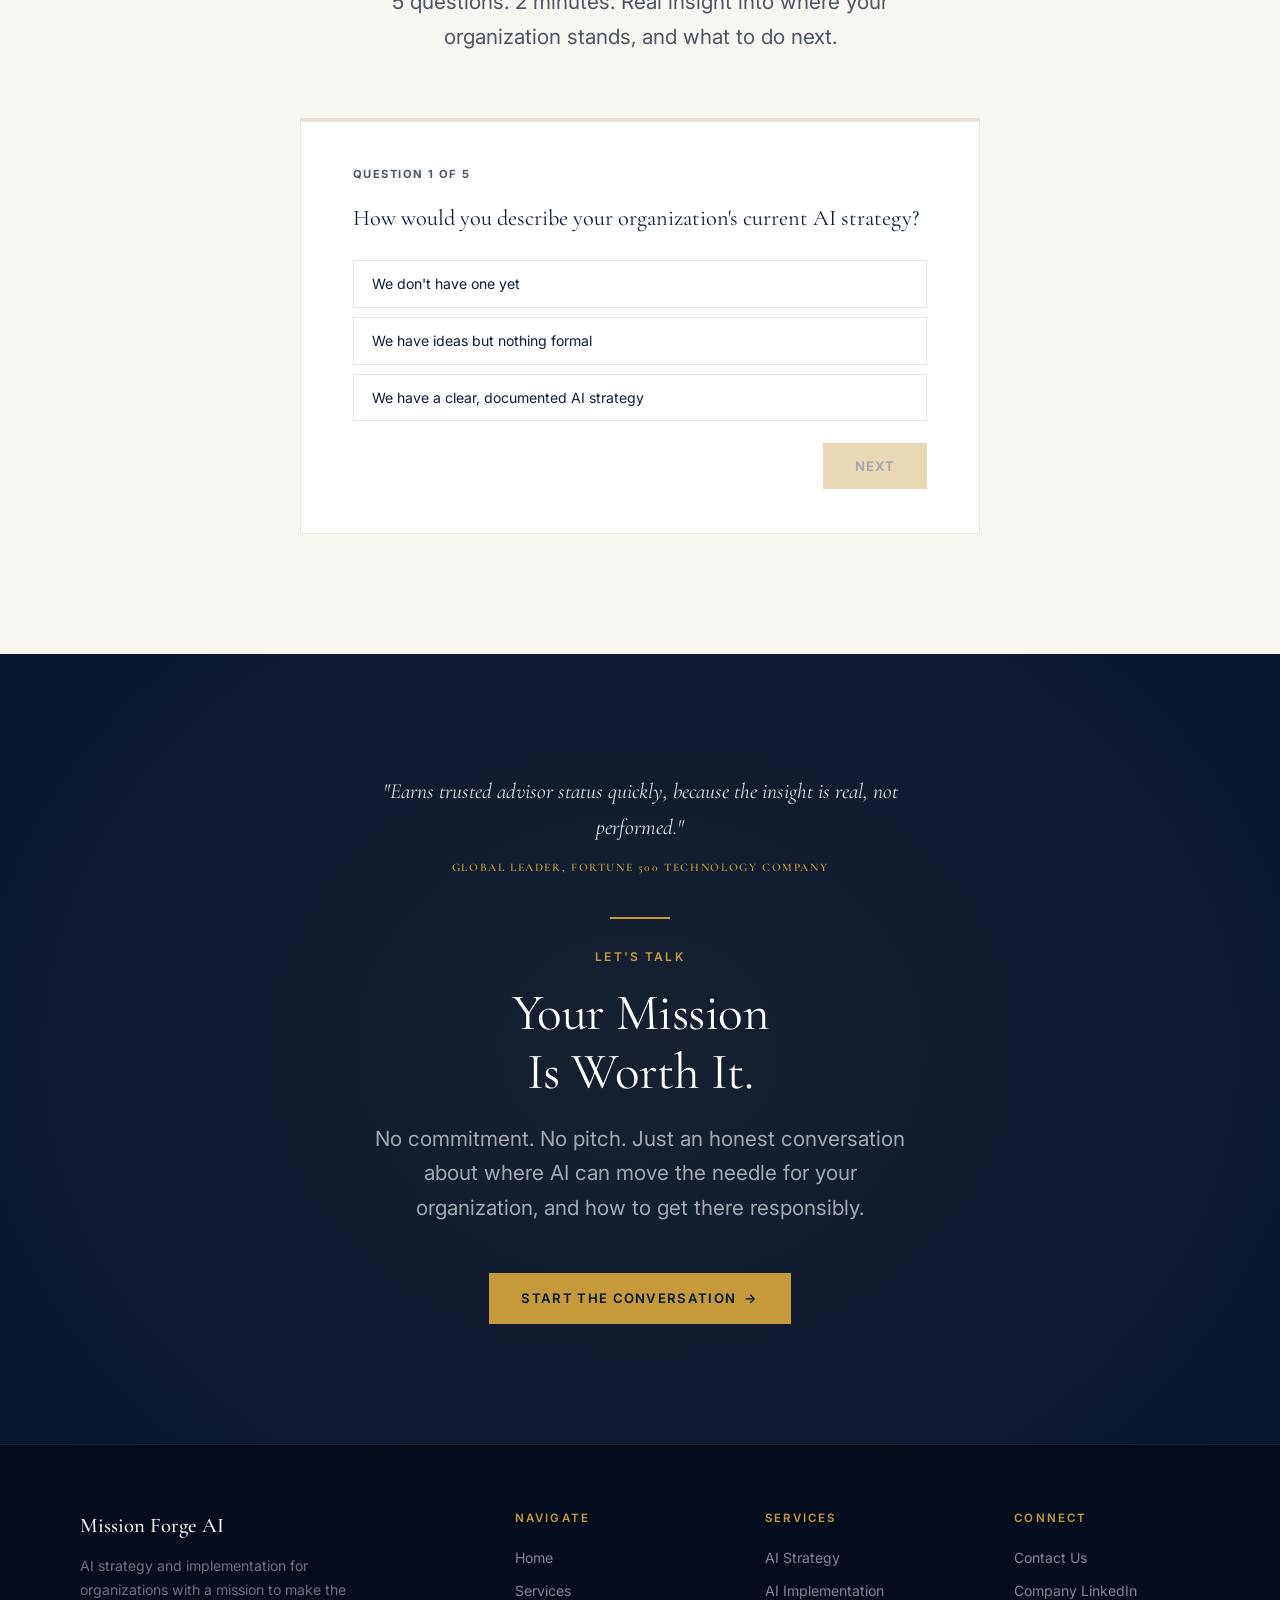
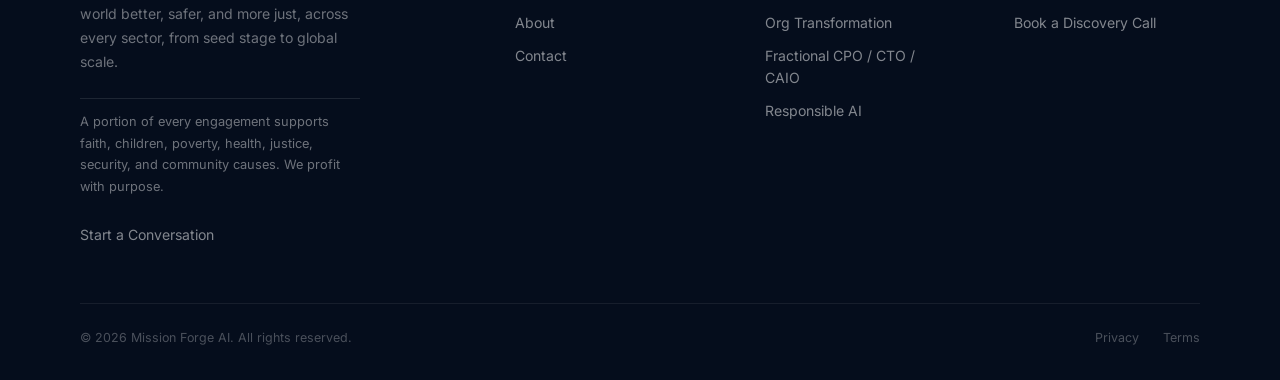
==== commit ee7c030a: "Add files via upload" ====
--- a/index.html
+++ b/index.html
@@ -102,79 +102,7 @@
     </div>
   </section>
 
-  <!-- ============================================================
-       MISSION STATEMENT
-       ============================================================ -->
-  <section class="mission section">
-    <div class="container">
-      <div class="mission__inner">
-        <div>
-          <div class="gold-line fade-up"></div>
-          <span class="eyebrow fade-up">What We Believe</span>
-        </div>
-        <div>
-          <blockquote class="mission__quote fade-up">
-            When AI is built around purpose, whether that purpose is a mission, a market, or a movement, it performs better, earns deeper trust, and outlasts the engagement that created it. That is what we know. That is what we build.
-          </blockquote>
-          <p class="lead fade-up fade-up-delay-1" style="margin-top: 28px;">
-            We work with organizations where the stakes are real: agencies, enterprises, nonprofits, startups, and faith communities that are genuinely committed to something larger than themselves or the next quarter. What matters is not your sector. It is your standard. We build AI tailored to your values, your people, and the specific outcomes your mission demands.
-          </p>
-          <p class="fade-up fade-up-delay-2" style="margin-top:20px;color:var(--text-secondary);line-height:1.8;">
-            We understand something that most vendors and consultants miss: technology is the easy part. The hard part is people, the resistance, the fear, the culture that either carries transformation forward or quietly kills it. We navigate both. That is what it means to have a true partner.
-          </p>
-          <div style="display:flex;gap:32px;flex-wrap:wrap;margin-top:36px;" class="fade-up fade-up-delay-2">
-            <div>
-              <div style="font-family:var(--font-serif);font-size:2.4rem;color:var(--gold);line-height:1;">25+</div>
-              <div style="font-size:.75rem;font-weight:600;letter-spacing:.12em;text-transform:uppercase;color:var(--text-secondary);margin-top:4px;">Years of Outcomes</div>
-            </div>
-            <div>
-              <div style="font-family:var(--font-serif);font-size:2.4rem;color:var(--gold);line-height:1;">200+</div>
-              <div style="font-size:.75rem;font-weight:600;letter-spacing:.12em;text-transform:uppercase;color:var(--text-secondary);margin-top:4px;">Ventures Advised Across Our Network</div>
-            </div>
-            <div>
-              <div style="font-family:var(--font-serif);font-size:2.4rem;color:var(--gold);line-height:1;">$B+</div>
-              <div style="font-size:.75rem;font-weight:600;letter-spacing:.12em;text-transform:uppercase;color:var(--text-secondary);margin-top:4px;">Value Delivered</div>
-            </div>
-          </div>
-          <a href="about.html" class="btn btn--outline-dark btn--arrow fade-up" style="margin-top: 36px; display: inline-flex;">Our Story</a>
-        </div>
-      </div>
-    </div>
-  </section>
-
-  <!-- ============================================================
-       GIVE FORWARD
-       ============================================================ -->
-  <section class="section section--dark">
-    <div class="container">
-      <div style="display:grid;grid-template-columns:1fr 1.6fr;gap:80px;align-items:center;">
-        <div>
-          <div class="gold-line fade-up"></div>
-          <span class="eyebrow fade-up">Give Forward</span>
-          <h2 class="text-white fade-up fade-up-delay-1" style="margin-top:16px;font-size:clamp(2rem,3.5vw,3rem);">We Profit<br>With Purpose</h2>
-        </div>
-        <div>
-          <p class="lead fade-up" style="color:rgba(255,255,255,.75);">
-            A portion of every Mission Forge AI engagement goes back to mission-driven causes. We built this company to serve organizations doing the most important work in the world, it only makes sense that our success funds theirs.
-          </p>
-          <div style="display:grid;grid-template-columns:1fr 1fr 1fr;gap:16px;margin-top:32px;" class="fade-up fade-up-delay-1">
-            <div style="padding:20px;background:rgba(196,154,60,0.08);border:1px solid rgba(196,154,60,0.15);">
-              <div class="eyebrow" style="margin-bottom:8px;font-size:.65rem;">Built In</div>
-              <p style="font-size:.85rem;color:rgba(255,255,255,.7);">Giving is baked into how we price and structure every engagement from day one.</p>
-            </div>
-            <div style="padding:20px;background:rgba(196,154,60,0.08);border:1px solid rgba(196,154,60,0.15);">
-              <div class="eyebrow" style="margin-bottom:8px;font-size:.65rem;">Our Causes</div>
-              <p style="font-size:.85rem;color:rgba(255,255,255,.7);">Faith, children, poverty, health, justice, security, and community: the causes we believe are worth everything.</p>
-            </div>
-            <div style="padding:20px;background:rgba(196,154,60,0.08);border:1px solid rgba(196,154,60,0.15);">
-              <div class="eyebrow" style="margin-bottom:8px;font-size:.65rem;">No Ceiling</div>
-              <p style="font-size:.85rem;color:rgba(255,255,255,.7);">Our commitment grows as Mission Forge grows. That is the whole point.</p>
-            </div>
-          </div>
-        </div>
-      </div>
-    </div>
-  </section>
+
 
   <!-- ============================================================
        SERVICES PREVIEW
@@ -269,50 +197,13 @@
     </div>
   </section>
 
-  <!-- ============================================================
-       URGENCY STATS
-       ============================================================ -->
-  <section class="stats-bar section--dark">
-    <div class="container">
-      <div class="text-center" style="margin-bottom:40px;">
-        <span class="eyebrow">The AI Imperative</span>
-      </div>
-      <div class="stats-bar__inner">
-        <div class="stat-item fade-up">
-          <div class="stat-item__number">72%</div>
-          <div class="stat-item__label">of organizations have adopted AI in at least one function, yet fewer than 1 in 3 have a strategy to govern it</div>
-          <div class="stat-item__source">McKinsey State of AI, 2024</div>
-        </div>
-        <div class="stat-item fade-up fade-up-delay-1">
-          <div class="stat-item__number">$4.4T</div>
-          <div class="stat-item__label">in annual value AI could add globally, most organizations capture under 10% of their potential</div>
-          <div class="stat-item__source">McKinsey Global Institute, 2023</div>
-        </div>
-        <div class="stat-item fade-up fade-up-delay-2">
-          <div class="stat-item__number">85%</div>
-          <div class="stat-item__label">of AI projects fail before reaching production, governance gaps and unclear strategy are the top causes</div>
-          <div class="stat-item__source">Gartner, 2023</div>
-        </div>
-        <div class="stat-item fade-up fade-up-delay-3">
-          <div class="stat-item__number">3 in 4</div>
-          <div class="stat-item__label">executives call AI a top priority, yet fewer than 1 in 3 organizations have an enterprise-wide AI strategy</div>
-          <div class="stat-item__source">IBM Institute for Business Value, 2024</div>
-        </div>
-      </div>
-      <div style="margin-top:40px;padding:28px 40px;background:rgba(196,154,60,0.08);border:1px solid rgba(196,154,60,0.2);text-align:center;" class="fade-up">
-        <p style="color:rgba(255,255,255,.92);font-size:clamp(1.15rem,2vw,1.45rem);font-family:var(--font-serif);font-style:italic;line-height:1.55;margin:0;">
-          The AI decisions your organization makes in the next 18 months will shape the next decade. Build with intention now, or spend years catching up to those who did.
-        </p>
-      </div>
-    </div>
-  </section>
 
   <!-- ============================================================
        WHY AI FAILS
        ============================================================ -->
   <section class="section" id="why-ai-fails">
     <div class="container">
-      <div style="display:grid;grid-template-columns:1fr 1.8fr;gap:80px;align-items:start;">
+      <div class="rg-2col" style="display:grid;grid-template-columns:1fr 1.8fr;gap:80px;align-items:start;">
         <div>
           <div class="gold-line fade-up"></div>
           <span class="eyebrow fade-up">The Problem</span>
@@ -408,7 +299,7 @@
         <p class="lead fade-up fade-up-delay-2" style="max-width:620px;margin:20px auto 0;color:rgba(255,255,255,.7);">The way we work is changing, whether we like it or not. Especially if you are a midsize or large organization. The question is not whether this affects you. The question is whether you lead through it or watch it happen from the sidelines.</p>
       </div>
 
-      <div style="display:grid;grid-template-columns:repeat(3,1fr);gap:2px;background:rgba(255,255,255,0.06);margin-bottom:56px;" class="fade-up">
+      <div class="rg-3col fade-up" style="display:grid;grid-template-columns:repeat(3,1fr);gap:2px;background:rgba(255,255,255,0.06);margin-bottom:56px;">
         <div style="background:var(--navy-dark);padding:40px 32px;">
           <div style="font-family:var(--font-serif);font-size:2.4rem;color:var(--gold);opacity:.4;line-height:1;margin-bottom:20px;">01</div>
           <h4 style="color:var(--white);margin-bottom:12px;font-size:1.05rem;">Individual Agents</h4>
@@ -429,7 +320,7 @@
         </div>
       </div>
 
-      <div style="display:grid;grid-template-columns:1fr 1fr;gap:28px;margin-bottom:48px;" class="fade-up">
+      <div class="rg-2col fade-up" style="display:grid;grid-template-columns:1fr 1fr;gap:28px;margin-bottom:48px;">
         <blockquote style="padding:28px 32px;background:rgba(255,255,255,0.04);border-left:3px solid var(--gold);margin:0;">
           <p style="font-size:.95rem;font-style:italic;color:rgba(255,255,255,.85);line-height:1.7;margin-bottom:14px;">"The companies that treat orchestration and governance as afterthoughts are going to learn some expensive lessons, and they are coming at them fast, and simultaneously."</p>
           <div style="font-size:.7rem;font-weight:600;letter-spacing:.1em;text-transform:uppercase;color:var(--gold);">VP of Product: Enterprise AI Platform</div>
@@ -440,24 +331,8 @@
         </blockquote>
       </div>
 
-      <div style="padding:32px 40px;background:rgba(196,154,60,0.06);border:1px solid rgba(196,154,60,0.15);text-align:center;" class="fade-up">
-        <p style="color:rgba(255,255,255,.85);font-size:1.05rem;line-height:1.75;max-width:700px;margin:0 auto 24px;">We help you assess where your organization stands in this progression, plan the path forward, and align these capabilities to your mission, navigating the human friction alongside the technical hurdles. We have done it. Now we help you do the same.</p>
-        <a href="contact.html" class="btn btn--gold btn--arrow">Start the Conversation</a>
-      </div>
-    </div>
-  </section>
-
-  <!-- ============================================================
-       VIDEO: SEE IT IN ACTION
-       ============================================================ -->
-  <section class="section section--off-white" id="see-it">
-    <div class="container">
-      <div class="text-center mb-48">
-        <div class="gold-line gold-line--center fade-up"></div>
-        <span class="eyebrow fade-up">The Reality</span>
-        <h2 class="fade-up fade-up-delay-1" style="margin-top:16px;">This Is What Agentic AI<br>Looks Like Right Now</h2>
-        <p class="lead fade-up fade-up-delay-2" style="max-width:580px;margin:20px auto 0;color:var(--text-secondary);">Twenty-five AI agents running autonomously. This is not a concept — this is what organizations are deploying today. The question is not whether this is coming. It is whether you will be ready when it does.</p>
-      </div>
+      <div class="eyebrow fade-up" style="text-align:center;margin-bottom:20px;">See It in Action</div>
+
       <div class="fade-up" style="max-width:880px;margin:0 auto;">
         <a href="https://youtu.be/zwV5qC1wS6M" target="_blank" rel="noopener" style="display:block;position:relative;padding-bottom:56.25%;height:0;overflow:hidden;border-radius:4px;box-shadow:0 24px 64px rgba(9,23,46,0.18);text-decoration:none;">
           <img src="https://img.youtube.com/vi/zwV5qC1wS6M/maxresdefault.jpg" alt="25 AI Agents Running an Operations Dashboard" style="position:absolute;top:0;left:0;width:100%;height:100%;object-fit:cover;" />
@@ -469,12 +344,19 @@
           <div style="position:absolute;bottom:20px;left:24px;color:#fff;font-size:.8rem;font-weight:600;letter-spacing:.08em;text-transform:uppercase;opacity:.85;">Watch on YouTube</div>
         </a>
       </div>
+
       <div class="fade-up" style="max-width:760px;margin:48px auto 0;padding:32px 40px;border-left:3px solid var(--gold);background:var(--navy-deep);">
         <p style="font-family:var(--font-serif);font-size:clamp(1rem,1.6vw,1.2rem);font-style:italic;line-height:1.7;color:rgba(255,255,255,0.88);margin:0 0 16px;">"Manual governance does not scale. When agent ownership is unclear, orchestration breaks down, and policies go unchecked, it compounds fast. Build a system you cannot audit or control and you have expensive noise. If the team does not trust it, it is dead on arrival."</p>
         <div style="font-size:.75rem;font-weight:600;letter-spacing:.12em;text-transform:uppercase;color:var(--gold);">Kenneth Griesi, Founder, Mission Forge AI</div>
       </div>
-    </div>
-  </section>
+
+      <div style="padding:32px 40px;background:rgba(196,154,60,0.06);border:1px solid rgba(196,154,60,0.15);text-align:center;" class="fade-up">
+        <p style="color:rgba(255,255,255,.85);font-size:1.05rem;line-height:1.75;max-width:700px;margin:0 auto 24px;">We help you assess where your organization stands in this progression, plan the path forward, and align these capabilities to your mission, navigating the human friction alongside the technical hurdles. We have done it. Now we help you do the same.</p>
+        <a href="contact.html" class="btn btn--gold btn--arrow">Start the Conversation</a>
+      </div>
+    </div>
+  </section>
+
 
   <!-- ============================================================
        COMPARISON GRID
@@ -595,72 +477,7 @@
     </div>
   </section>
 
-  <!-- ============================================================
-       TESTIMONIALS
-       ============================================================ -->
-  <section class="testimonials">
-    <div class="container">
-      <div class="testimonials__header">
-        <div class="gold-line gold-line--center fade-up"></div>
-        <span class="eyebrow fade-up">What People Are Saying</span>
-        <h2 class="text-white fade-up fade-up-delay-1" style="margin-top: 16px;">Trusted Across<br>Every Sector</h2>
-      </div>
-      <div class="pull-quotes">
-
-        <div class="pull-quote fade-up">
-          <div class="pull-quote__text">"Trust is the multiplier. If a system cannot be audited, explained, and bounded, the organization will instinctively resist it. And once trust erodes, no amount of capability will recover it."</div>
-          <div class="pull-quote__attr">Senior Technology Advisor, Global Enterprise</div>
-        </div>
-
-        <div class="pull-quote fade-up fade-up-delay-1">
-          <div class="pull-quote__text">"The focus on orchestration, governance, and the human side of adoption is exactly what organizations need to translate this moment into meaningful impact."</div>
-          <div class="pull-quote__attr">Enterprise Transformation Leader, Technology Sector</div>
-        </div>
-
-        <div class="pull-quote fade-up fade-up-delay-2">
-          <div class="pull-quote__text">"Clear communication with executives, engineers, and managers, translating high-level expectations into specific plans and accountability. That is what separates strategy from execution."</div>
-          <div class="pull-quote__attr">Director of Digital Strategy, Global Humanitarian Nonprofit</div>
-        </div>
-
-      </div>
-      <div class="text-center mt-48 fade-up">
-        <a href="about.html#testimonials" class="btn btn--outline btn--arrow">Read All Recommendations</a>
-      </div>
-    </div>
-  </section>
-
-  <!-- ============================================================
-       LEADERSHIP PREVIEW
-       ============================================================ -->
-  <section class="leadership section--off-white">
-    <div class="container">
-      <div class="leadership__inner">
-        <div>
-          <div class="gold-line fade-up"></div>
-          <span class="eyebrow fade-up">Our Leadership</span>
-          <h2 class="fade-up fade-up-delay-1" style="margin-top: 16px; margin-bottom: 24px;">Kenneth Griesi</h2>
-          <p style="font-size:.8rem;font-weight:600;letter-spacing:.1em;text-transform:uppercase;color:var(--gold);margin-bottom:24px;" class="fade-up fade-up-delay-1">Founder &amp; Managing Partner</p>
-          <p class="lead fade-up fade-up-delay-2">
-            25+ years of outcomes, not advice. From architecting the first federal AI/ML program to leading platforms serving millions globally, our leadership has lived every transformation we now guide. Behind that is a curated bench of senior practitioners spanning MAANG-alumni engineering, defense-grade AI, nonprofit operations, and startup execution across 200+ ventures.
-          </p>
-          <div class="leadership__credentials fade-up fade-up-delay-3">
-            <span class="credential-badge">Forbes-Recognized Technology Leadership</span>
-            <span class="credential-badge">Products Featured at AWS re:Invent</span>
-            <span class="credential-badge">NASDAQ IPO Advisory</span>
-            <span class="credential-badge">UC San Diego Lecturer &amp; Published Author: 19+ Works</span>
-            <span class="credential-badge">Billions in Value Delivered Across Career</span>
-          </div>
-          <a href="about.html" class="btn btn--outline-dark btn--arrow fade-up" style="margin-top: 40px; display: inline-flex;">Meet Our Leadership</a>
-        </div>
-        <div class="leadership__image fade-up fade-up-delay-1">
-          <div class="leadership__image-frame">
-            <img src="assets/ken-griesi.png" alt="Kenneth Griesi, Founder &amp; Managing Partner, Mission Forge AI" />
-          </div>
-          <div class="leadership__image-accent"></div>
-        </div>
-      </div>
-    </div>
-  </section>
+
 
   <!-- ============================================================
        CTA
@@ -668,6 +485,10 @@
   <section class="cta-section">
     <div class="container">
       <div class="cta-section__content">
+        <div class="fade-up" style="max-width:600px;margin:0 auto 40px;font-family:var(--font-serif);font-size:clamp(1.1rem,2vw,1.35rem);font-style:italic;line-height:1.65;color:rgba(255,255,255,0.85);">
+          "Earns trusted advisor status quickly, because the insight is real, not performed."
+          <div style="font-size:.72rem;font-weight:600;letter-spacing:.14em;text-transform:uppercase;color:var(--gold);font-style:normal;margin-top:12px;">Global Leader, Fortune 500 Technology Company</div>
+        </div>
         <div class="gold-line gold-line--center fade-up"></div>
         <span class="eyebrow fade-up">Let's Talk</span>
         <h2 class="fade-up fade-up-delay-1" style="margin-top: 16px;">
@@ -694,6 +515,7 @@
           <p class="footer__brand-desc">
             AI strategy and implementation for organizations with a mission to make the world better, safer, and more just, across every sector, from seed stage to global scale.
           </p>
+          <p class="footer__brand-desc" style="margin-top:12px;font-size:.8rem;border-top:1px solid rgba(255,255,255,.1);padding-top:12px;">A portion of every engagement supports faith, children, poverty, health, justice, security, and community causes. We profit with purpose.</p>
           <a href="contact.html" class="footer__link">Start a Conversation</a>
         </div>
         <div>
--- a/css/style.css
+++ b/css/style.css
@@ -1666,4 +1666,9 @@
   .assessment-inner { padding: 28px 24px; }
   .assessment-result-inner { padding: 32px 24px; }
   .pull-quote { padding: 36px 0; }
-}
+  .rg-2col,
+  .rg-3col {
+    grid-template-columns: 1fr !important;
+    gap: 32px !important;
+  }
+}
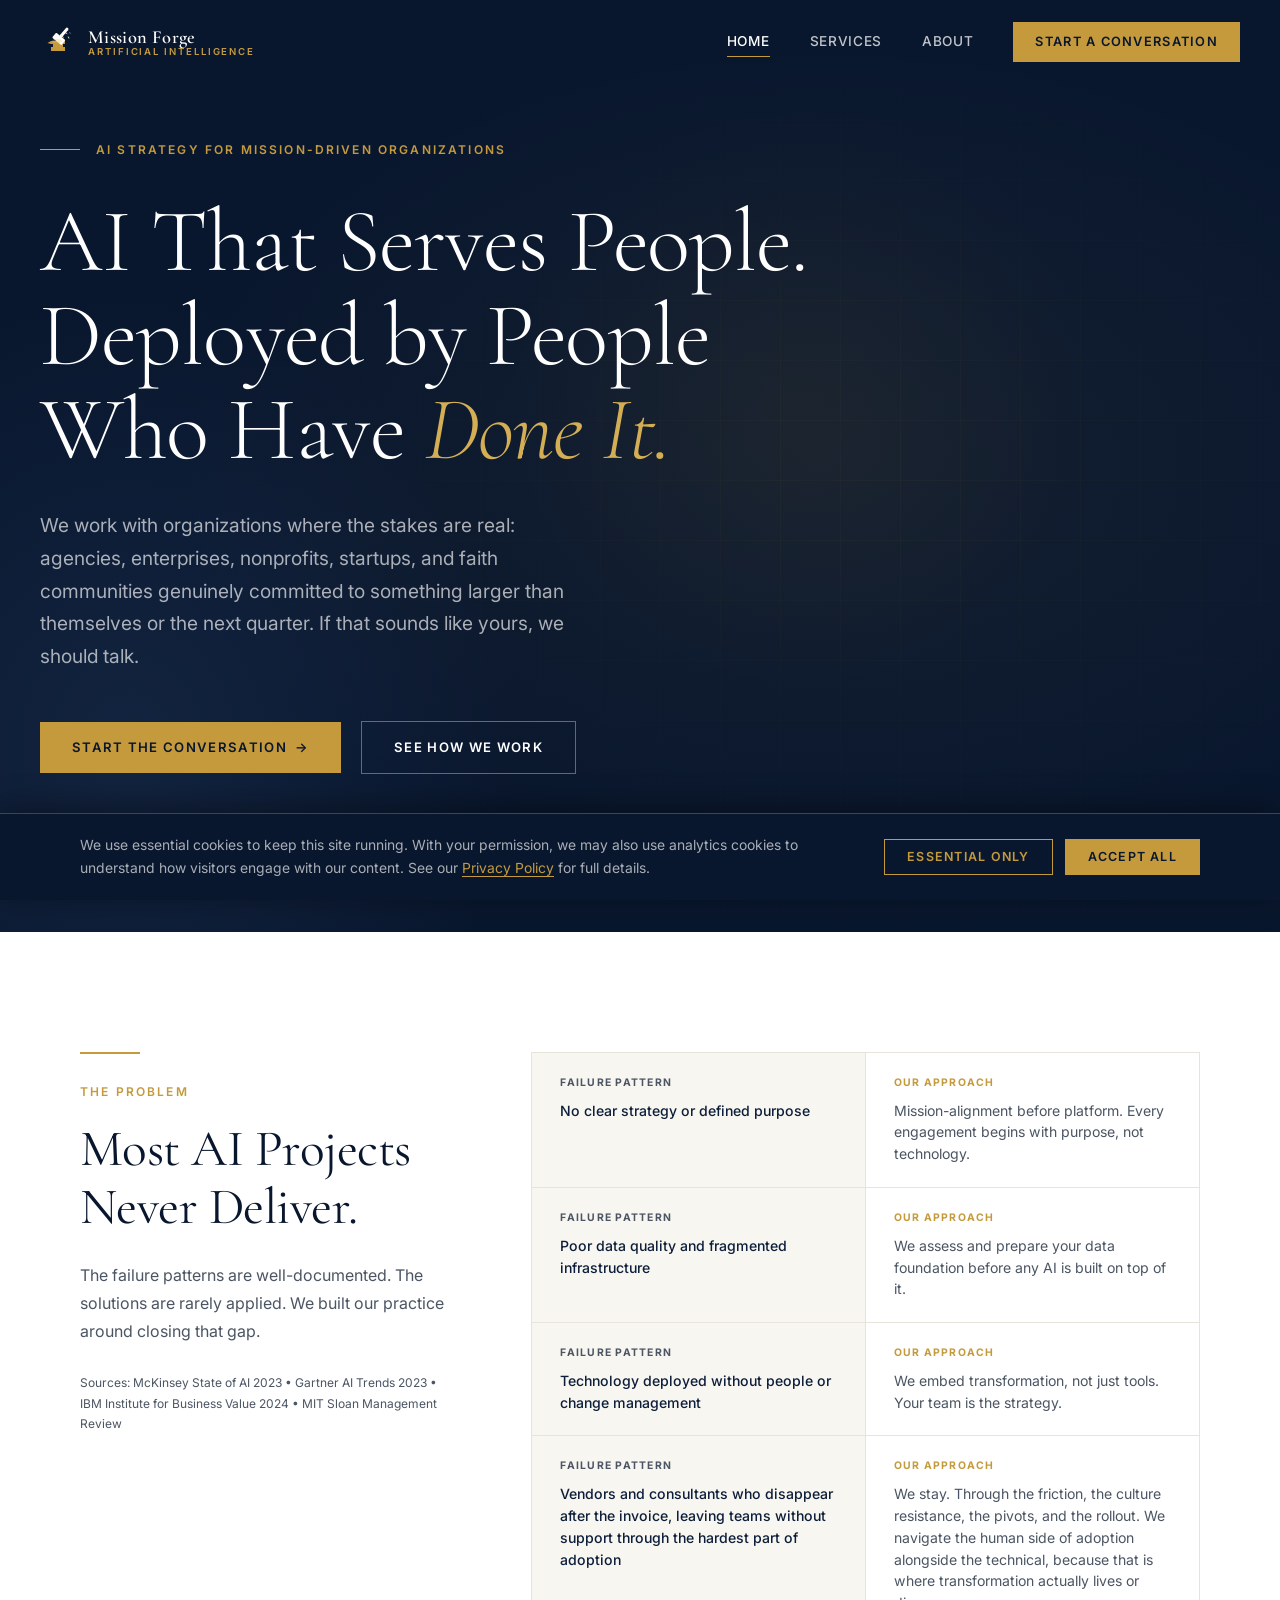
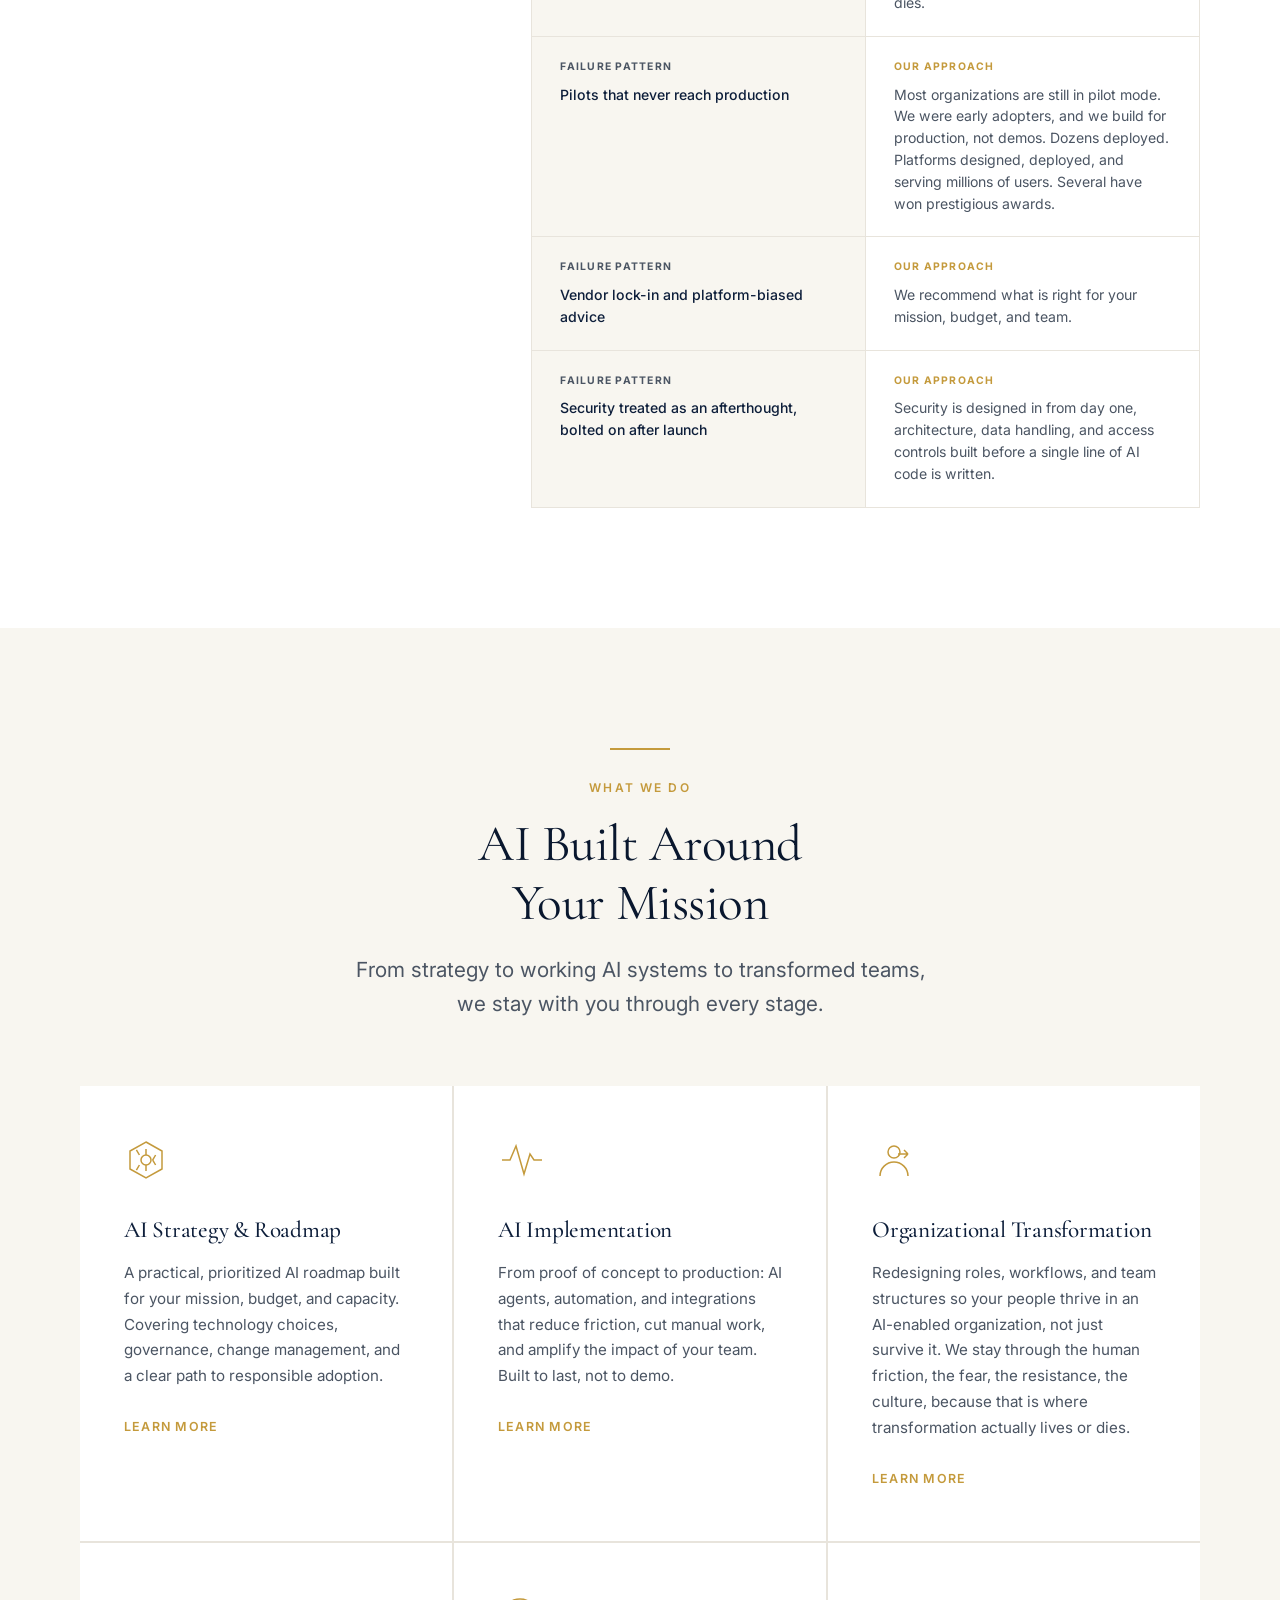
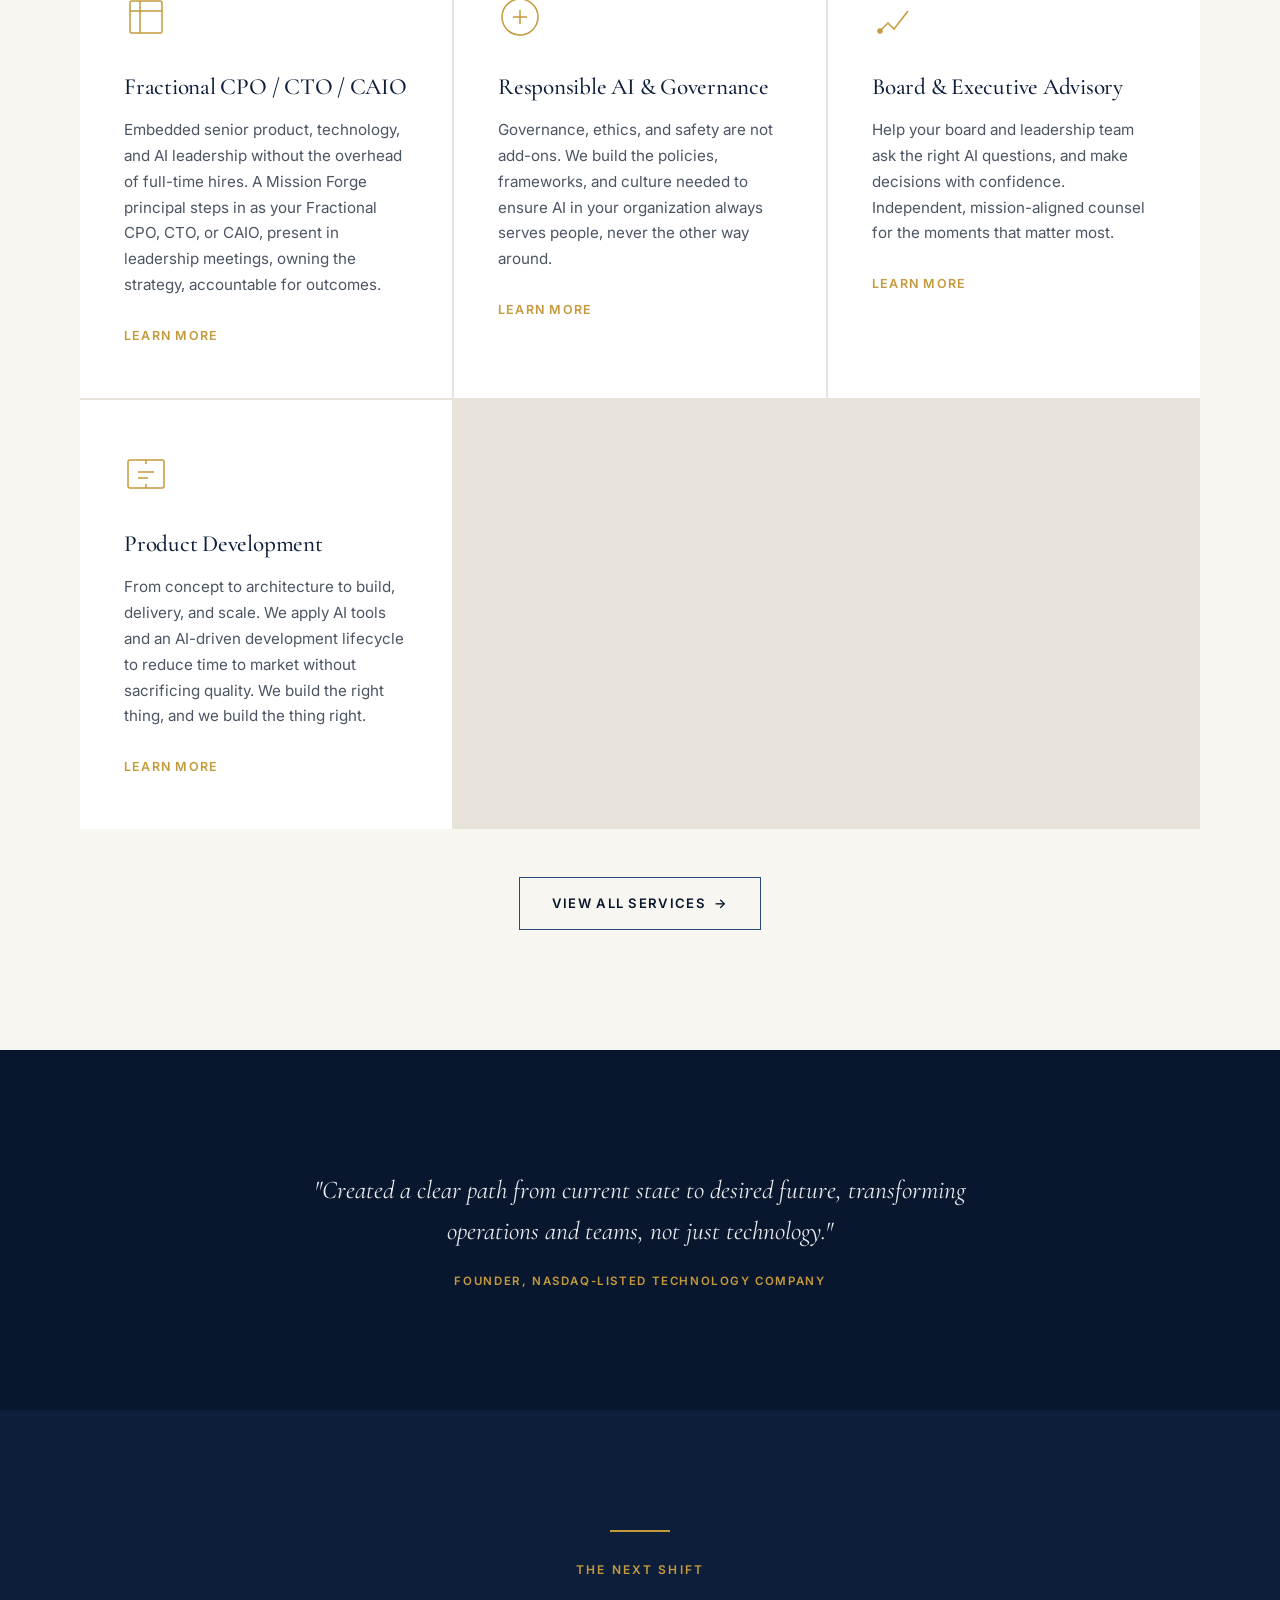
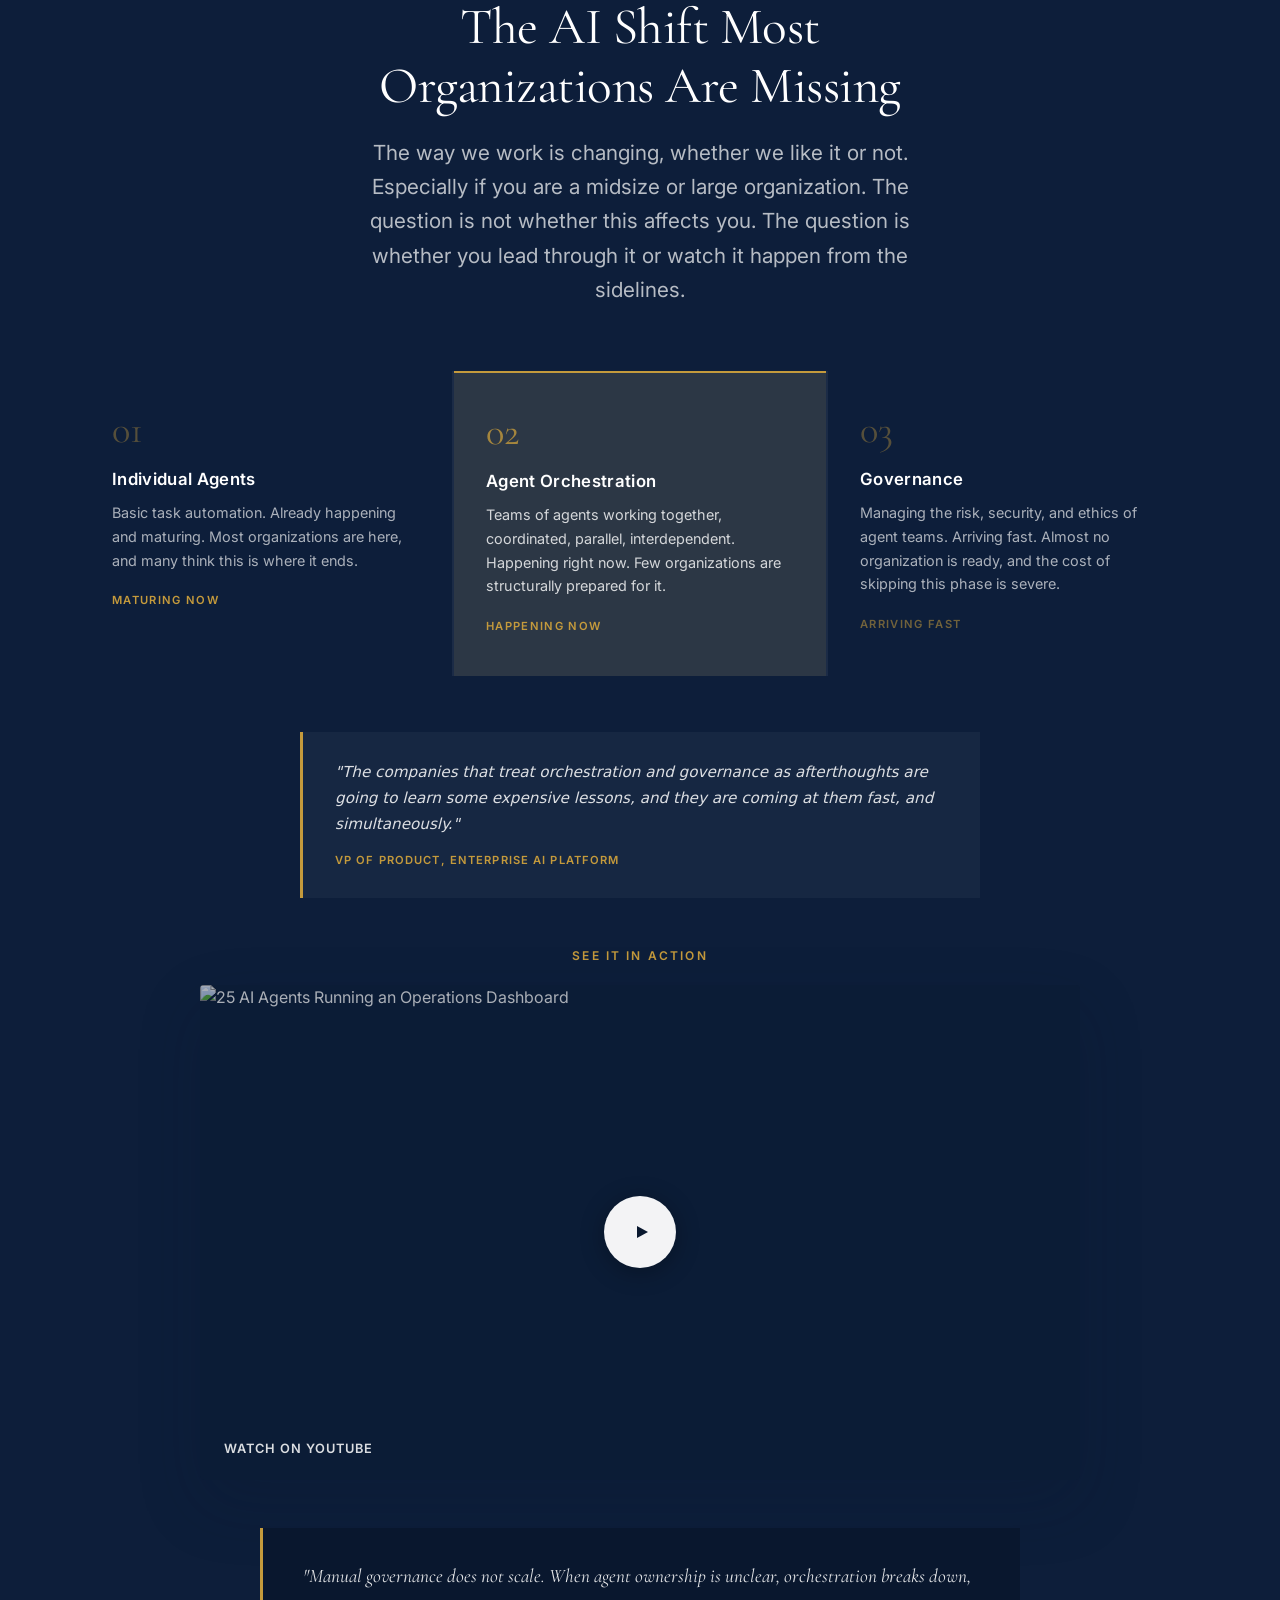
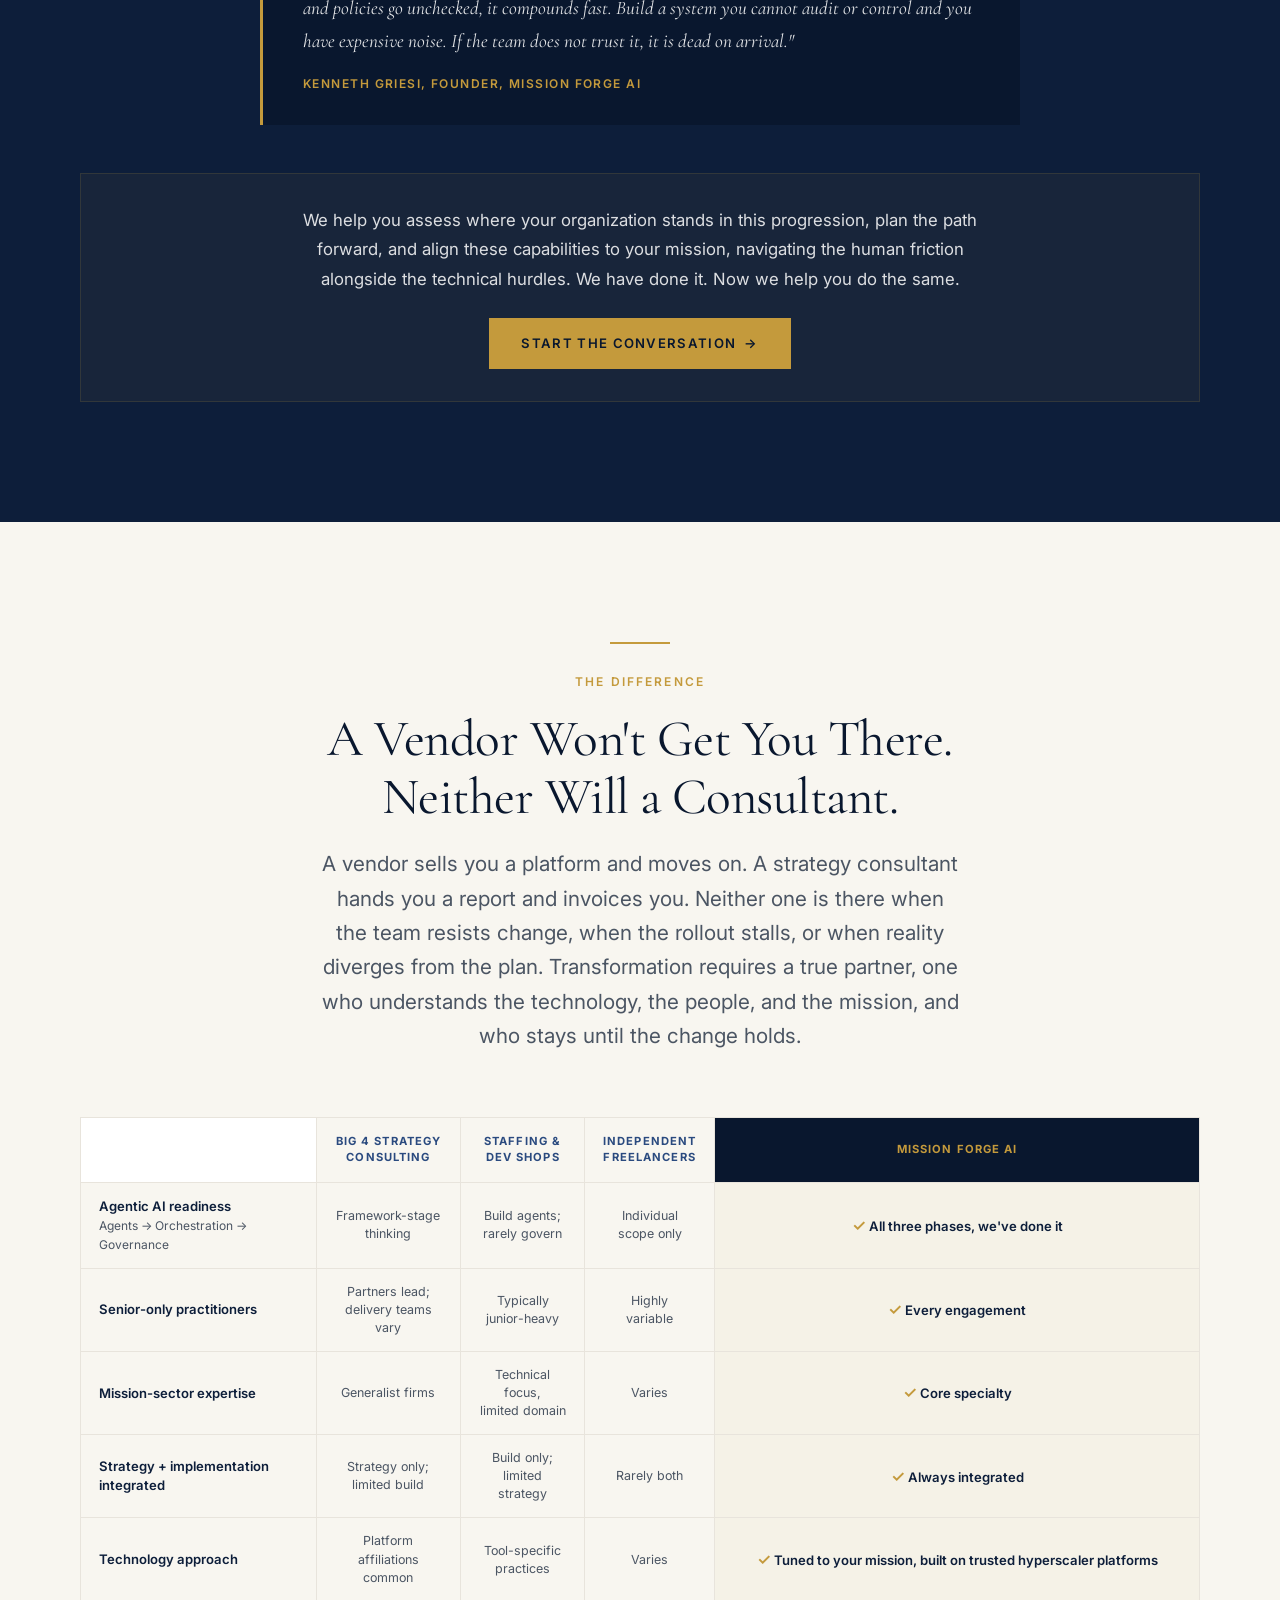
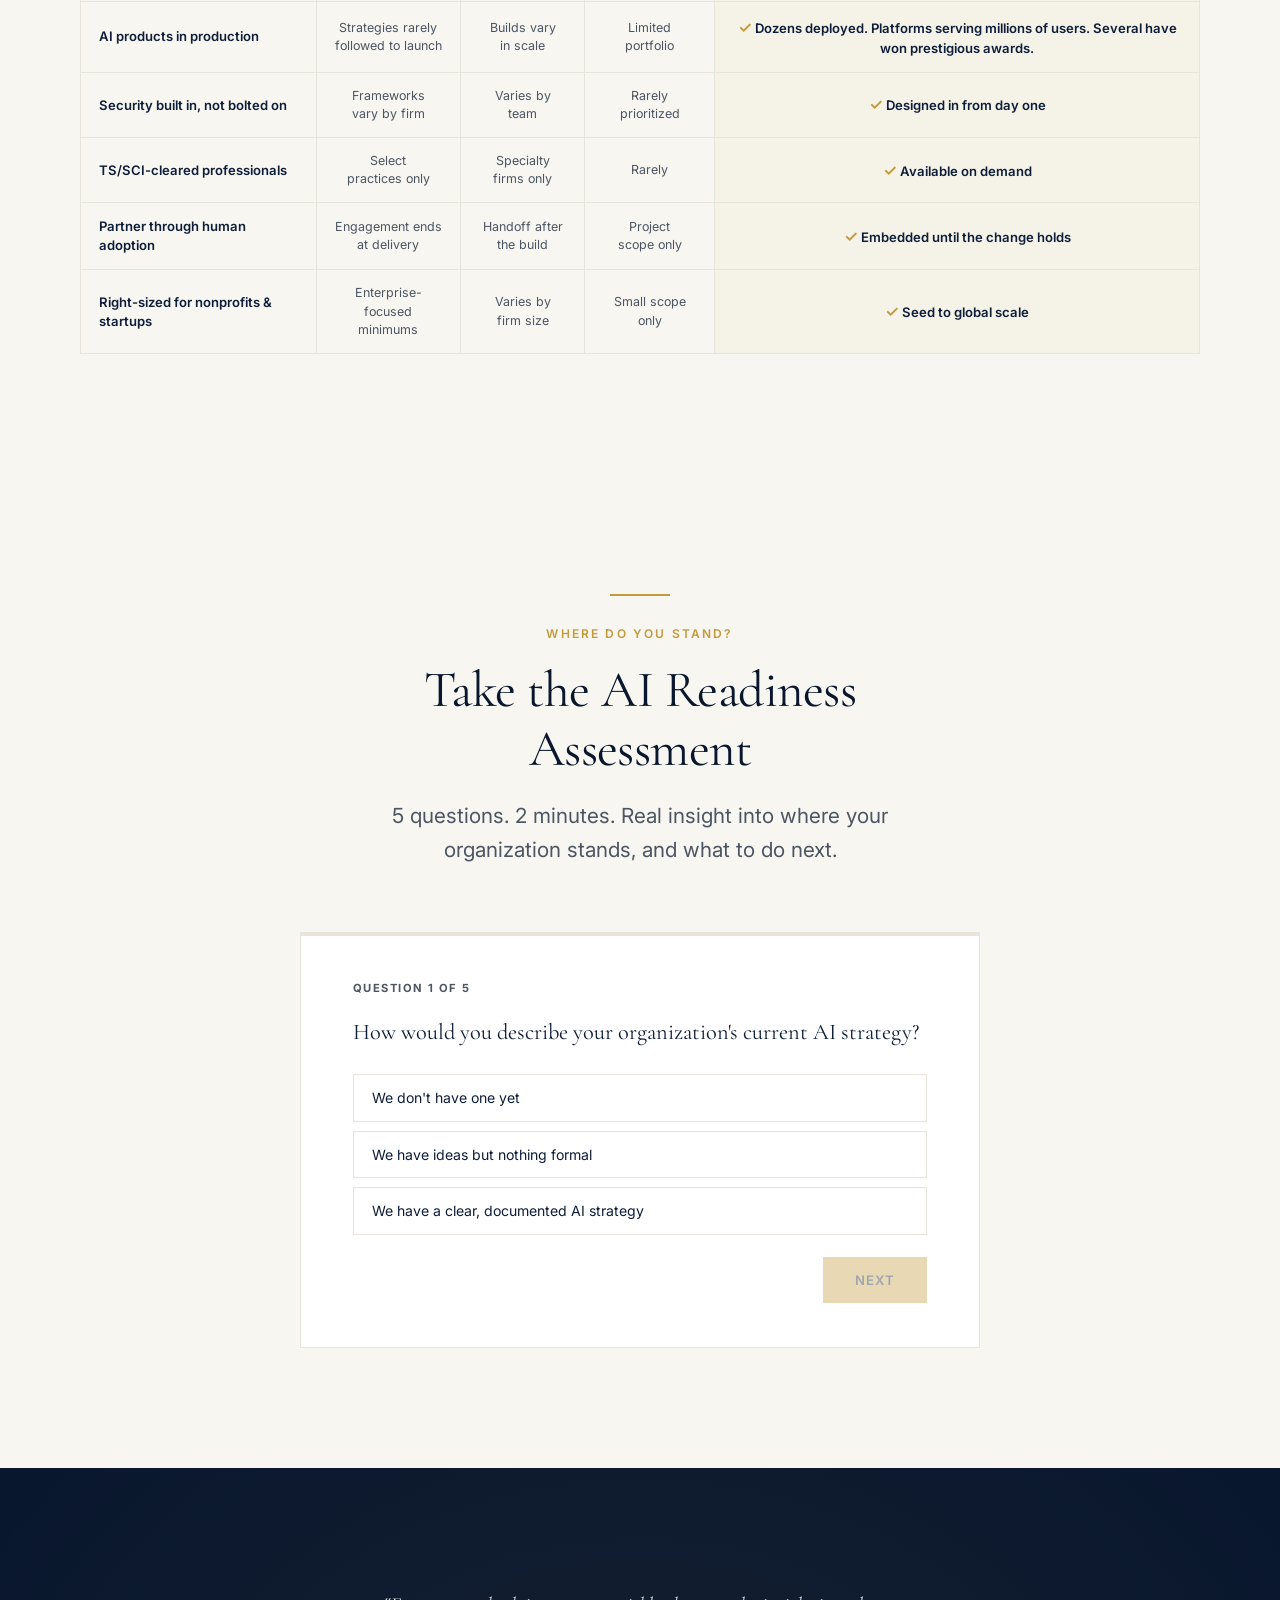
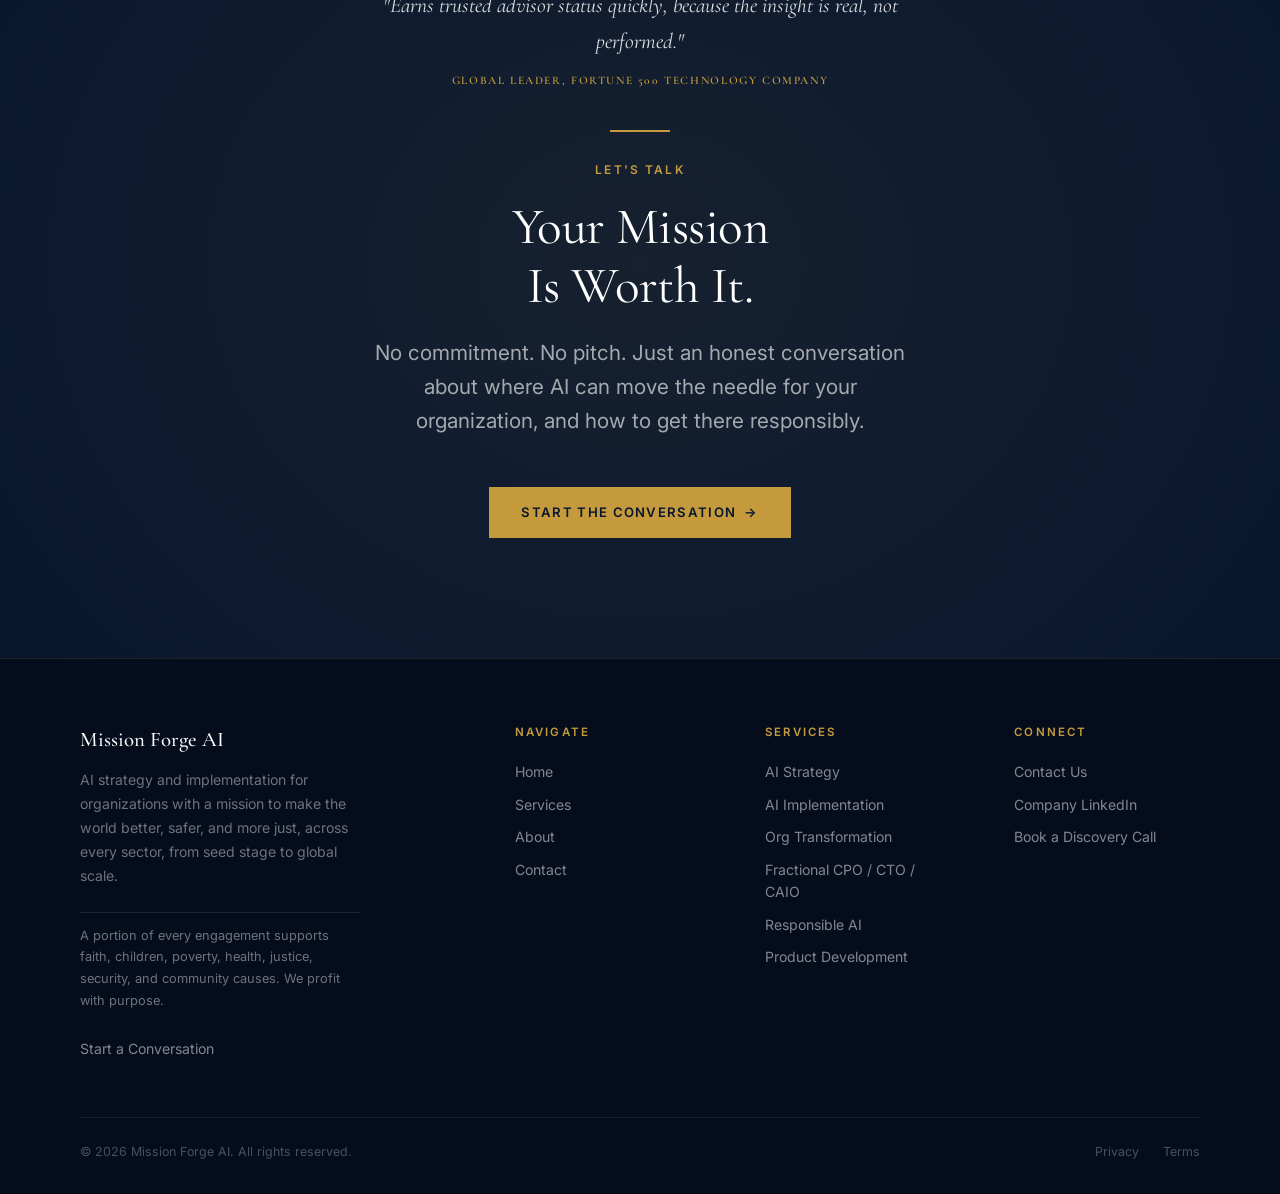
==== commit 08901e70: "Add files via upload" ====
--- a/index.html
+++ b/index.html
@@ -105,100 +105,6 @@
 
 
   <!-- ============================================================
-       SERVICES PREVIEW
-       ============================================================ -->
-  <section class="section section--off-white">
-    <div class="container">
-      <div class="text-center mb-64">
-        <div class="gold-line gold-line--center fade-up"></div>
-        <span class="eyebrow fade-up">What We Do</span>
-        <h2 class="fade-up fade-up-delay-1" style="margin-top: 16px;">AI Built Around<br>Your Mission</h2>
-        <p class="lead fade-up fade-up-delay-2" style="max-width:600px;margin:20px auto 0;">From strategy to working AI systems to transformed teams, we stay with you through every stage.</p>
-      </div>
-      <div class="services__grid" style="grid-template-columns:repeat(3,1fr);">
-
-        <div class="service-card fade-up">
-          <svg class="service-card__icon" viewBox="0 0 44 44" fill="none" stroke="currentColor" stroke-width="1.5">
-            <path d="M22 4l16 9v18L22 40 6 31V13L22 4z"/>
-            <circle cx="22" cy="22" r="5"/>
-            <path d="M22 17v-6M22 33v-6M31.6 17l-3 5.2M15.4 27l-3 5.2M31.6 27l-3-5.2M15.4 17l-3-5.2"/>
-          </svg>
-          <h3 class="service-card__title">AI Strategy &amp; Roadmap</h3>
-          <p class="service-card__desc">
-            A practical, prioritized AI roadmap built for your mission, budget, and capacity. Covering technology choices, governance, change management, and a clear path to responsible adoption.
-          </p>
-          <a href="services.html#ai-strategy" class="service-card__link">Learn more</a>
-        </div>
-
-        <div class="service-card fade-up fade-up-delay-1">
-          <svg class="service-card__icon" viewBox="0 0 44 44" fill="none" stroke="currentColor" stroke-width="1.5">
-            <path d="M4 22h8l6-14 8 28 6-20 4 6h8"/>
-          </svg>
-          <h3 class="service-card__title">AI Implementation</h3>
-          <p class="service-card__desc">
-            From proof of concept to production: AI agents, automation, and integrations that reduce friction, cut manual work, and amplify the impact of your team. Built to last, not to demo.
-          </p>
-          <a href="services.html#implementation" class="service-card__link">Learn more</a>
-        </div>
-
-        <div class="service-card fade-up fade-up-delay-2">
-          <svg class="service-card__icon" viewBox="0 0 44 44" fill="none" stroke="currentColor" stroke-width="1.5">
-            <circle cx="22" cy="14" r="6"/>
-            <path d="M8 38c0-7.7 6.3-14 14-14s14 6.3 14 14"/>
-            <path d="M32 20l4-4m0 0l-4-4m4 4H26"/>
-          </svg>
-          <h3 class="service-card__title">Organizational Transformation</h3>
-          <p class="service-card__desc">
-            Redesigning roles, workflows, and team structures so your people thrive in an AI-enabled organization, not just survive it. We stay through the human friction, the fear, the resistance, the culture, because that is where transformation actually lives or dies.
-          </p>
-          <a href="services.html#transformation" class="service-card__link">Learn more</a>
-        </div>
-
-        <div class="service-card fade-up">
-          <svg class="service-card__icon" viewBox="0 0 44 44" fill="none" stroke="currentColor" stroke-width="1.5">
-            <rect x="6" y="6" width="32" height="32" rx="2"/>
-            <path d="M6 16h32M16 6v32"/>
-          </svg>
-          <h3 class="service-card__title">Fractional CPO / CTO / CAIO</h3>
-          <p class="service-card__desc">
-            Embedded senior product, technology, and AI leadership without the overhead of full-time hires. A Mission Forge principal steps in as your Fractional CPO, CTO, or CAIO, present in leadership meetings, owning the strategy, accountable for outcomes.
-          </p>
-          <a href="services.html#fractional" class="service-card__link">Learn more</a>
-        </div>
-
-        <div class="service-card fade-up fade-up-delay-1">
-          <svg class="service-card__icon" viewBox="0 0 44 44" fill="none" stroke="currentColor" stroke-width="1.5">
-            <path d="M22 4C12.1 4 4 12.1 4 22s8.1 18 18 18 18-8.1 18-18S31.9 4 22 4z"/>
-            <path d="M15 22h14M22 15v14"/>
-          </svg>
-          <h3 class="service-card__title">Responsible AI &amp; Governance</h3>
-          <p class="service-card__desc">
-            Governance, ethics, and safety are not add-ons. We build the policies, frameworks, and culture needed to ensure AI in your organization always serves people, never the other way around.
-          </p>
-          <a href="services.html#governance" class="service-card__link">Learn more</a>
-        </div>
-
-        <div class="service-card fade-up fade-up-delay-2">
-          <svg class="service-card__icon" viewBox="0 0 44 44" fill="none" stroke="currentColor" stroke-width="1.5">
-            <path d="M8 36l8-8 6 6 14-18"/>
-            <circle cx="8" cy="36" r="2" fill="currentColor"/>
-          </svg>
-          <h3 class="service-card__title">Board &amp; Executive Advisory</h3>
-          <p class="service-card__desc">
-            Help your board and leadership team ask the right AI questions, and make decisions with confidence. Independent, mission-aligned counsel for the moments that matter most.
-          </p>
-          <a href="services.html#advisory" class="service-card__link">Learn more</a>
-        </div>
-
-      </div>
-      <div class="text-center mt-48 fade-up">
-        <a href="services.html" class="btn btn--outline-dark btn--arrow">View All Services</a>
-      </div>
-    </div>
-  </section>
-
-
-  <!-- ============================================================
        WHY AI FAILS
        ============================================================ -->
   <section class="section" id="why-ai-fails">
@@ -287,6 +193,122 @@
     </div>
   </section>
 
+
+  <!-- ============================================================
+       SERVICES PREVIEW
+       ============================================================ -->
+  <section class="section section--off-white">
+    <div class="container">
+      <div class="text-center mb-64">
+        <div class="gold-line gold-line--center fade-up"></div>
+        <span class="eyebrow fade-up">What We Do</span>
+        <h2 class="fade-up fade-up-delay-1" style="margin-top: 16px;">AI Built Around<br>Your Mission</h2>
+        <p class="lead fade-up fade-up-delay-2" style="max-width:600px;margin:20px auto 0;">From strategy to working AI systems to transformed teams, we stay with you through every stage.</p>
+      </div>
+      <div class="services__grid" style="grid-template-columns:repeat(auto-fill,minmax(300px,1fr));">
+
+        <div class="service-card fade-up">
+          <svg class="service-card__icon" viewBox="0 0 44 44" fill="none" stroke="currentColor" stroke-width="1.5">
+            <path d="M22 4l16 9v18L22 40 6 31V13L22 4z"/>
+            <circle cx="22" cy="22" r="5"/>
+            <path d="M22 17v-6M22 33v-6M31.6 17l-3 5.2M15.4 27l-3 5.2M31.6 27l-3-5.2M15.4 17l-3-5.2"/>
+          </svg>
+          <h3 class="service-card__title">AI Strategy &amp; Roadmap</h3>
+          <p class="service-card__desc">
+            A practical, prioritized AI roadmap built for your mission, budget, and capacity. Covering technology choices, governance, change management, and a clear path to responsible adoption.
+          </p>
+          <a href="services.html#ai-strategy" class="service-card__link">Learn more</a>
+        </div>
+
+        <div class="service-card fade-up fade-up-delay-1">
+          <svg class="service-card__icon" viewBox="0 0 44 44" fill="none" stroke="currentColor" stroke-width="1.5">
+            <path d="M4 22h8l6-14 8 28 6-20 4 6h8"/>
+          </svg>
+          <h3 class="service-card__title">AI Implementation</h3>
+          <p class="service-card__desc">
+            From proof of concept to production: AI agents, automation, and integrations that reduce friction, cut manual work, and amplify the impact of your team. Built to last, not to demo.
+          </p>
+          <a href="services.html#implementation" class="service-card__link">Learn more</a>
+        </div>
+
+        <div class="service-card fade-up fade-up-delay-2">
+          <svg class="service-card__icon" viewBox="0 0 44 44" fill="none" stroke="currentColor" stroke-width="1.5">
+            <circle cx="22" cy="14" r="6"/>
+            <path d="M8 38c0-7.7 6.3-14 14-14s14 6.3 14 14"/>
+            <path d="M32 20l4-4m0 0l-4-4m4 4H26"/>
+          </svg>
+          <h3 class="service-card__title">Organizational Transformation</h3>
+          <p class="service-card__desc">
+            Redesigning roles, workflows, and team structures so your people thrive in an AI-enabled organization, not just survive it. We stay through the human friction, the fear, the resistance, the culture, because that is where transformation actually lives or dies.
+          </p>
+          <a href="services.html#transformation" class="service-card__link">Learn more</a>
+        </div>
+
+        <div class="service-card fade-up">
+          <svg class="service-card__icon" viewBox="0 0 44 44" fill="none" stroke="currentColor" stroke-width="1.5">
+            <rect x="6" y="6" width="32" height="32" rx="2"/>
+            <path d="M6 16h32M16 6v32"/>
+          </svg>
+          <h3 class="service-card__title">Fractional CPO / CTO / CAIO</h3>
+          <p class="service-card__desc">
+            Embedded senior product, technology, and AI leadership without the overhead of full-time hires. A Mission Forge principal steps in as your Fractional CPO, CTO, or CAIO, present in leadership meetings, owning the strategy, accountable for outcomes.
+          </p>
+          <a href="services.html#fractional" class="service-card__link">Learn more</a>
+        </div>
+
+        <div class="service-card fade-up fade-up-delay-1">
+          <svg class="service-card__icon" viewBox="0 0 44 44" fill="none" stroke="currentColor" stroke-width="1.5">
+            <path d="M22 4C12.1 4 4 12.1 4 22s8.1 18 18 18 18-8.1 18-18S31.9 4 22 4z"/>
+            <path d="M15 22h14M22 15v14"/>
+          </svg>
+          <h3 class="service-card__title">Responsible AI &amp; Governance</h3>
+          <p class="service-card__desc">
+            Governance, ethics, and safety are not add-ons. We build the policies, frameworks, and culture needed to ensure AI in your organization always serves people, never the other way around.
+          </p>
+          <a href="services.html#governance" class="service-card__link">Learn more</a>
+        </div>
+
+        <div class="service-card fade-up fade-up-delay-2">
+          <svg class="service-card__icon" viewBox="0 0 44 44" fill="none" stroke="currentColor" stroke-width="1.5">
+            <path d="M8 36l8-8 6 6 14-18"/>
+            <circle cx="8" cy="36" r="2" fill="currentColor"/>
+          </svg>
+          <h3 class="service-card__title">Board &amp; Executive Advisory</h3>
+          <p class="service-card__desc">
+            Help your board and leadership team ask the right AI questions, and make decisions with confidence. Independent, mission-aligned counsel for the moments that matter most.
+          </p>
+          <a href="services.html#advisory" class="service-card__link">Learn more</a>
+        </div>
+
+        <div class="service-card fade-up">
+          <svg class="service-card__icon" viewBox="0 0 44 44" fill="none" stroke="currentColor" stroke-width="1.5">
+            <rect x="4" y="8" width="36" height="28" rx="2"/>
+            <path d="M14 20h16M14 26h10M22 8v4M22 36v-4"/>
+          </svg>
+          <h3 class="service-card__title">Product Development</h3>
+          <p class="service-card__desc">
+            From concept to architecture to build, delivery, and scale. We apply AI tools and an AI-driven development lifecycle to reduce time to market without sacrificing quality. We build the right thing, and we build the thing right.
+          </p>
+          <a href="services.html#product-dev" class="service-card__link">Learn more</a>
+        </div>
+
+      </div>
+      <div class="text-center mt-48 fade-up">
+        <a href="services.html" class="btn btn--outline-dark btn--arrow">View All Services</a>
+      </div>
+    </div>
+  </section>
+
+
+  <section class="section section--dark">
+    <div class="container">
+      <div style="max-width:680px;margin:0 auto;text-align:center;">
+        <p style="font-family:var(--font-serif);font-size:clamp(1.2rem,2.2vw,1.6rem);font-style:italic;line-height:1.6;color:rgba(255,255,255,.9);margin-bottom:20px;">"Created a clear path from current state to desired future, transforming operations and teams, not just technology."</p>
+        <div style="font-size:.72rem;font-weight:600;letter-spacing:.14em;text-transform:uppercase;color:var(--gold);">Founder, NASDAQ-Listed Technology Company</div>
+      </div>
+    </div>
+  </section>
+
   <!-- ============================================================
        THREE PHASES OF AGENTIC AI
        ============================================================ -->
@@ -320,14 +342,10 @@
         </div>
       </div>
 
-      <div class="rg-2col fade-up" style="display:grid;grid-template-columns:1fr 1fr;gap:28px;margin-bottom:48px;">
+      <div class="fade-up" style="max-width:680px;margin:0 auto 48px;">
         <blockquote style="padding:28px 32px;background:rgba(255,255,255,0.04);border-left:3px solid var(--gold);margin:0;">
           <p style="font-size:.95rem;font-style:italic;color:rgba(255,255,255,.85);line-height:1.7;margin-bottom:14px;">"The companies that treat orchestration and governance as afterthoughts are going to learn some expensive lessons, and they are coming at them fast, and simultaneously."</p>
-          <div style="font-size:.7rem;font-weight:600;letter-spacing:.1em;text-transform:uppercase;color:var(--gold);">VP of Product: Enterprise AI Platform</div>
-        </blockquote>
-        <blockquote style="padding:28px 32px;background:rgba(255,255,255,0.04);border-left:3px solid var(--gold);margin:0;">
-          <p style="font-size:.95rem;font-style:italic;color:rgba(255,255,255,.85);line-height:1.7;margin-bottom:14px;">"A dozen uncoordinated agents is just a recipe for chaos. If you build a mess you can't audit or control, the tech is just expensive noise. If the team doesn't trust the system, it is dead on arrival."</p>
-          <div style="font-size:.7rem;font-weight:600;letter-spacing:.1em;text-transform:uppercase;color:var(--gold);">Mission Forge AI</div>
+          <div style="font-size:.7rem;font-weight:600;letter-spacing:.1em;text-transform:uppercase;color:var(--gold);">VP of Product, Enterprise AI Platform</div>
         </blockquote>
       </div>
 
@@ -345,7 +363,7 @@
         </a>
       </div>
 
-      <div class="fade-up" style="max-width:760px;margin:48px auto 0;padding:32px 40px;border-left:3px solid var(--gold);background:var(--navy-deep);">
+      <div class="fade-up" style="max-width:760px;margin:48px auto;padding:32px 40px;border-left:3px solid var(--gold);background:var(--navy-deep);">
         <p style="font-family:var(--font-serif);font-size:clamp(1rem,1.6vw,1.2rem);font-style:italic;line-height:1.7;color:rgba(255,255,255,0.88);margin:0 0 16px;">"Manual governance does not scale. When agent ownership is unclear, orchestration breaks down, and policies go unchecked, it compounds fast. Build a system you cannot audit or control and you have expensive noise. If the team does not trust it, it is dead on arrival."</p>
         <div style="font-size:.75rem;font-weight:600;letter-spacing:.12em;text-transform:uppercase;color:var(--gold);">Kenneth Griesi, Founder, Mission Forge AI</div>
       </div>
@@ -535,6 +553,7 @@
             <a href="services.html#transformation" class="footer__link">Org Transformation</a>
             <a href="services.html#fractional"    class="footer__link">Fractional CPO / CTO / CAIO</a>
             <a href="services.html#governance"    class="footer__link">Responsible AI</a>
+            <a href="services.html#product-dev"   class="footer__link">Product Development</a>
           </div>
         </div>
         <div>
@@ -550,7 +569,7 @@
         <div class="footer__copy">&copy; 2026 Mission Forge AI. All rights reserved.</div>
         <div class="footer__legal-links">
           <a href="privacy.html" class="footer__legal-link">Privacy</a>
-          <a href="#" class="footer__legal-link">Terms</a>
+          <a href="privacy.html" class="footer__legal-link">Terms</a>
         </div>
       </div>
     </div>
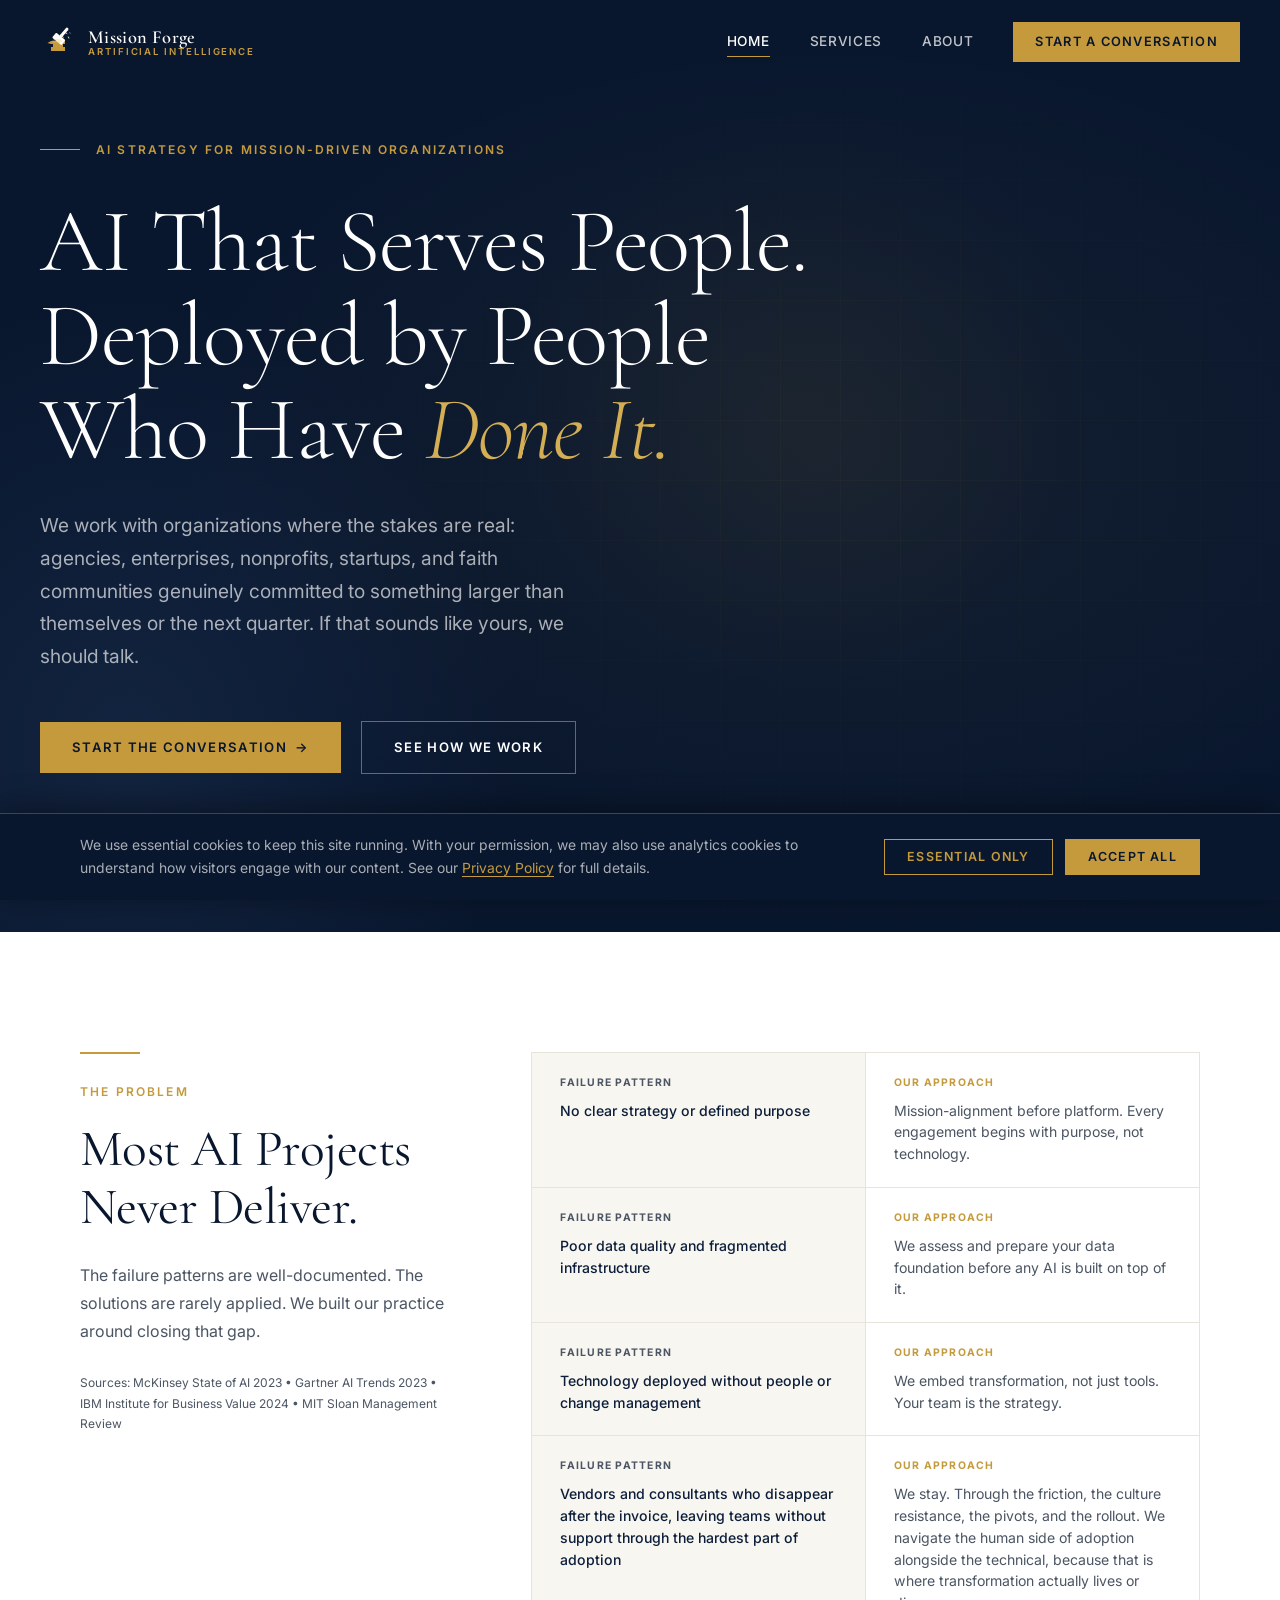
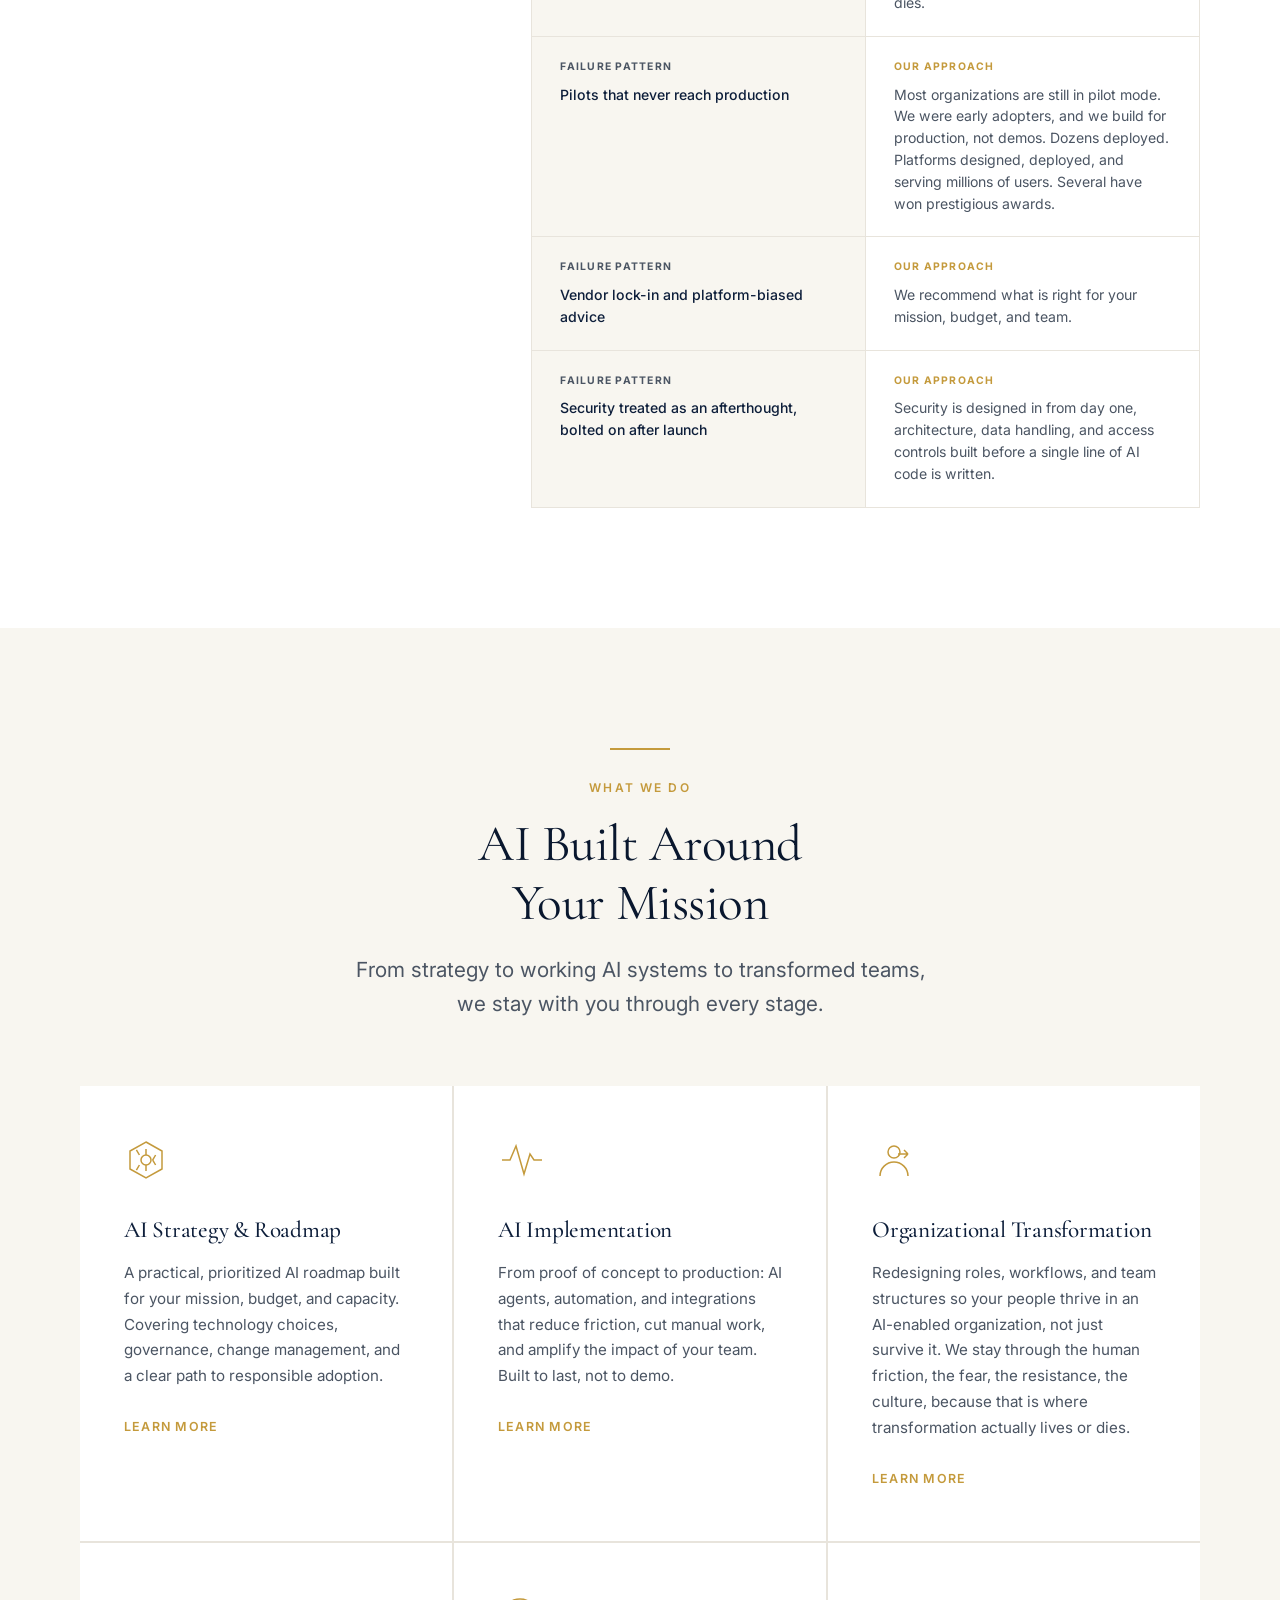
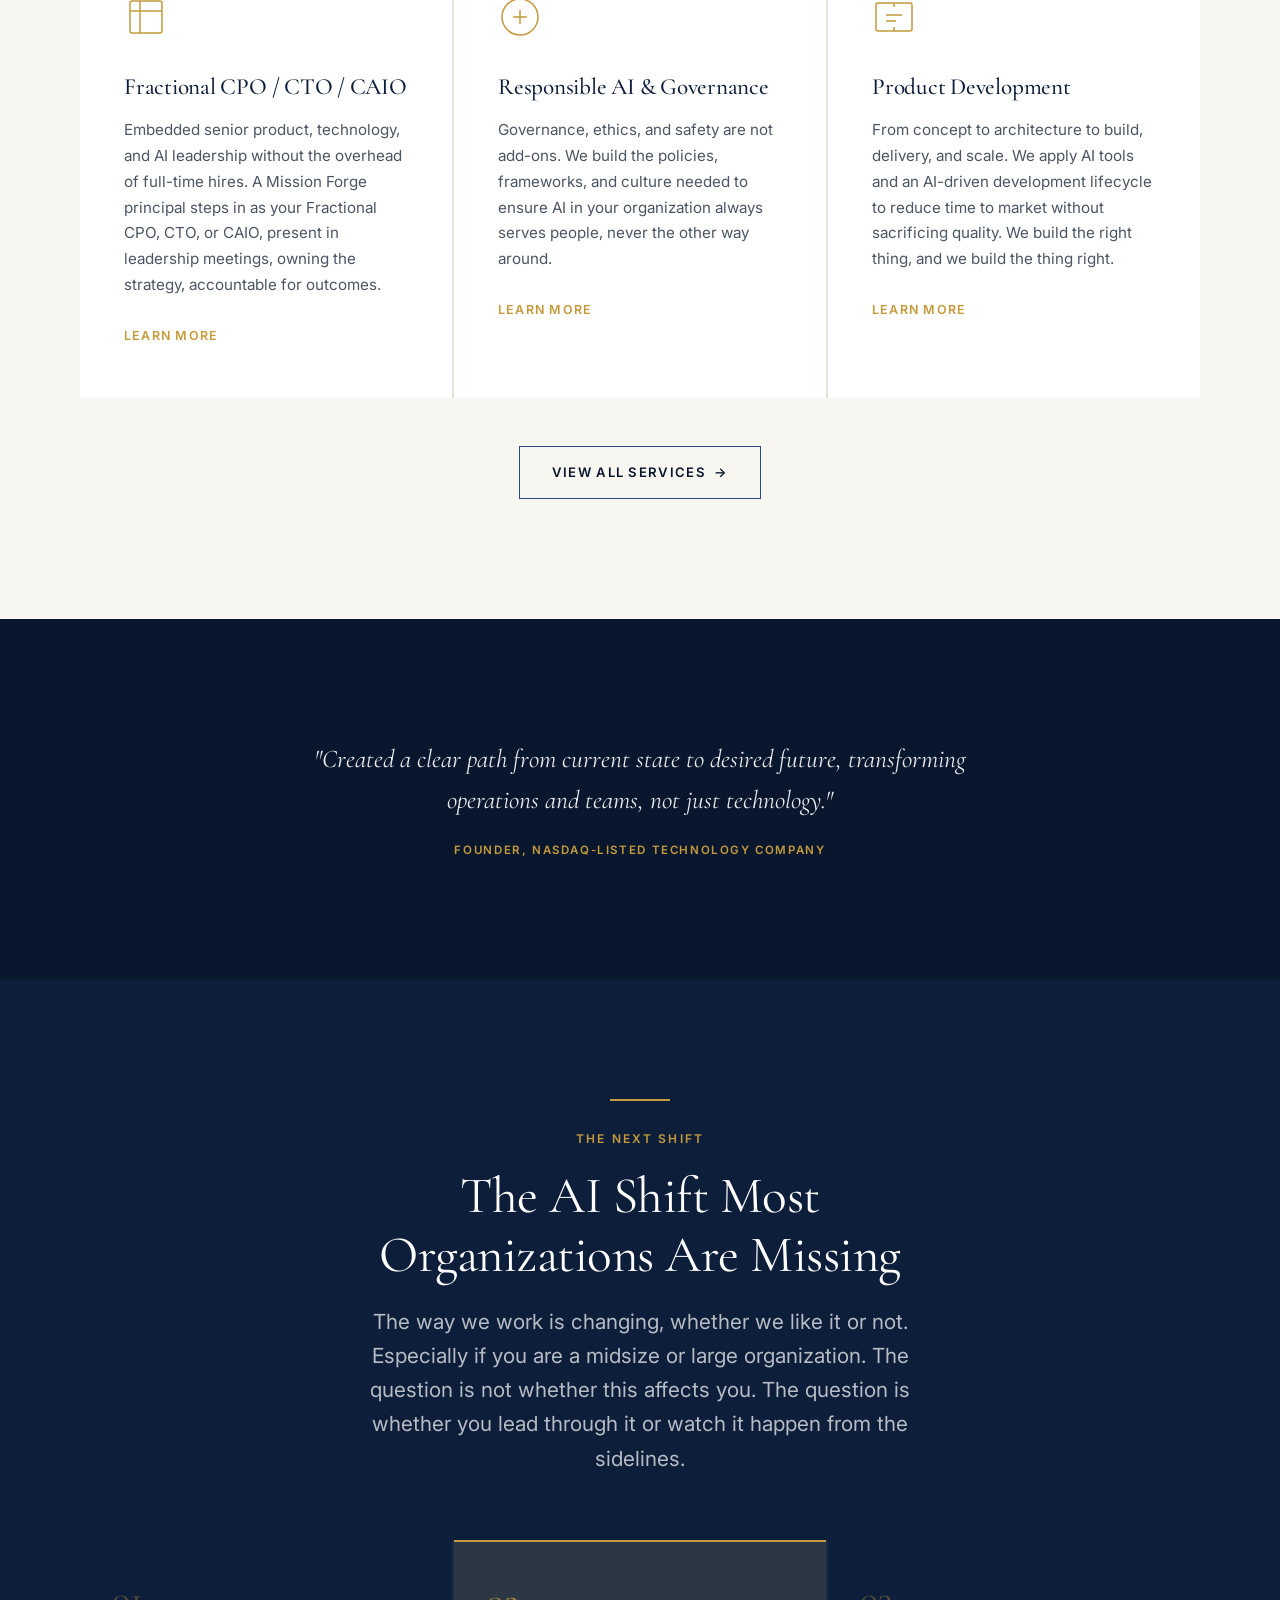
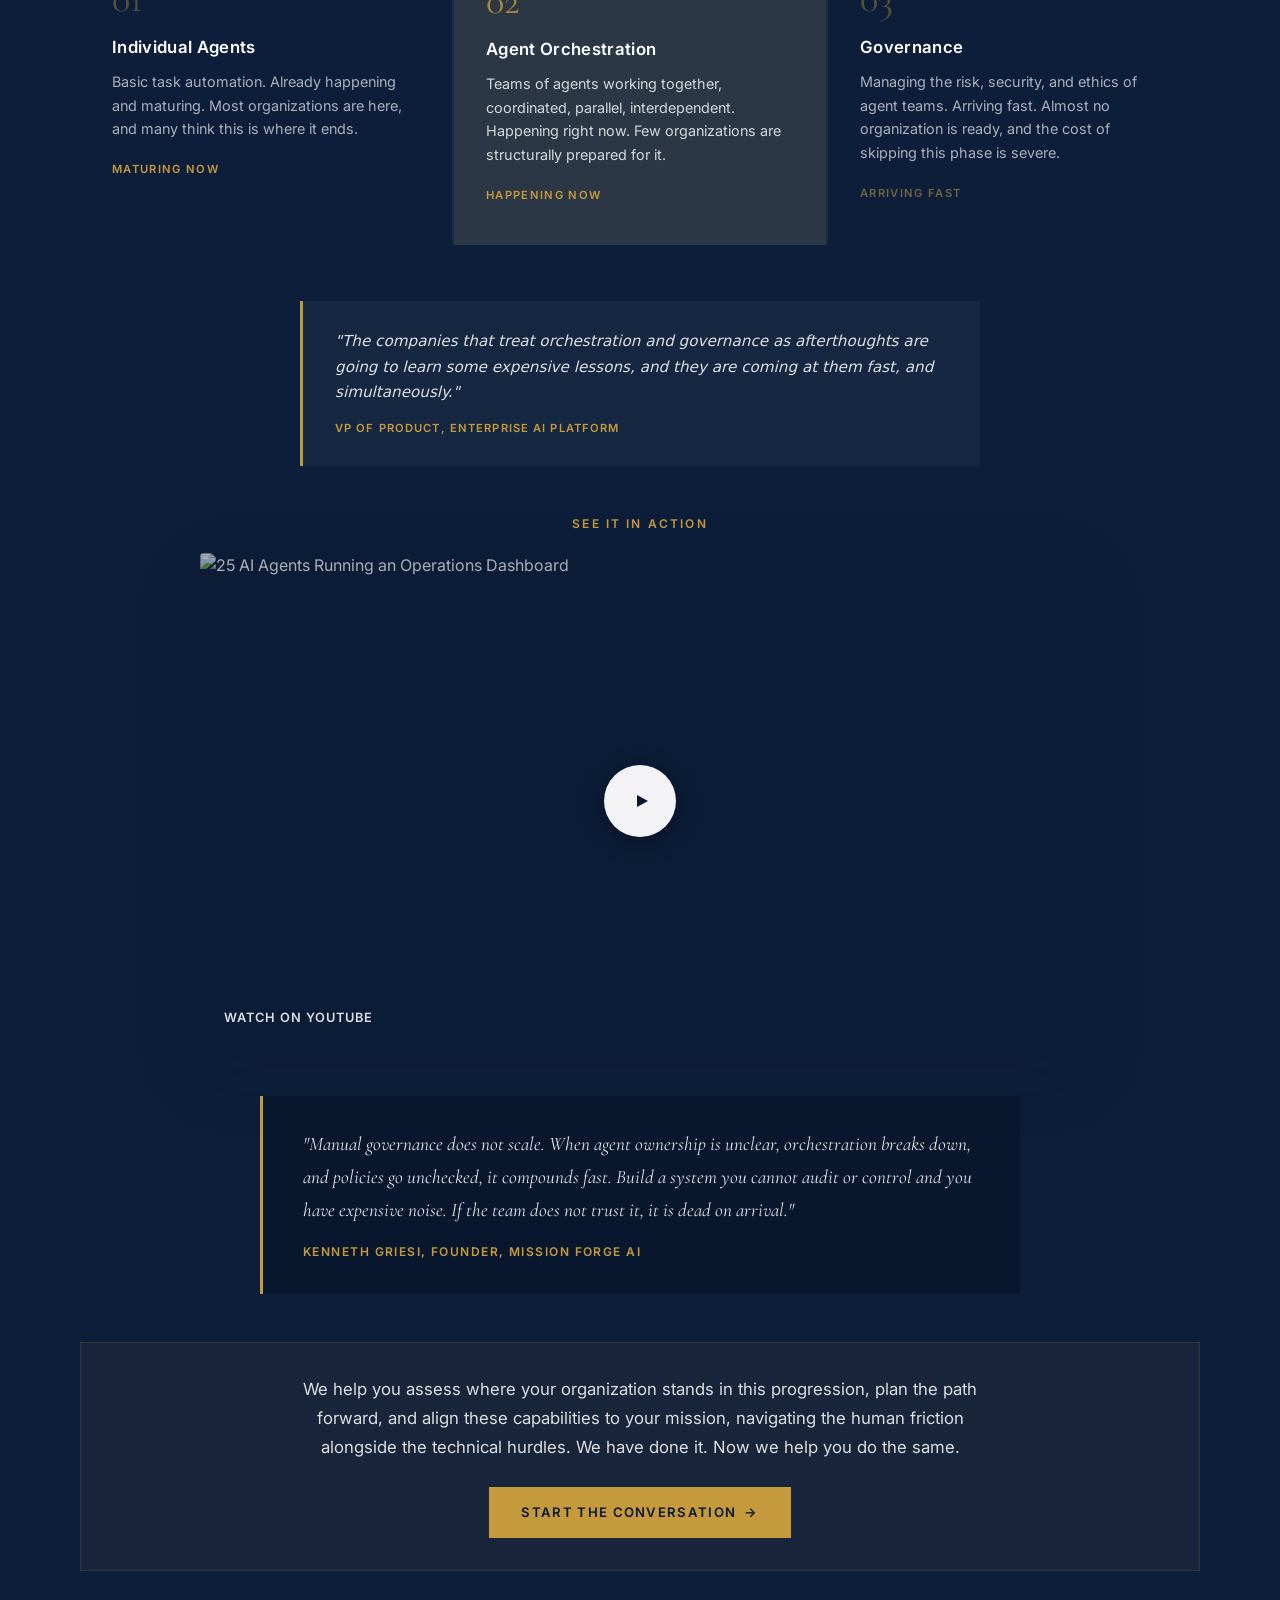
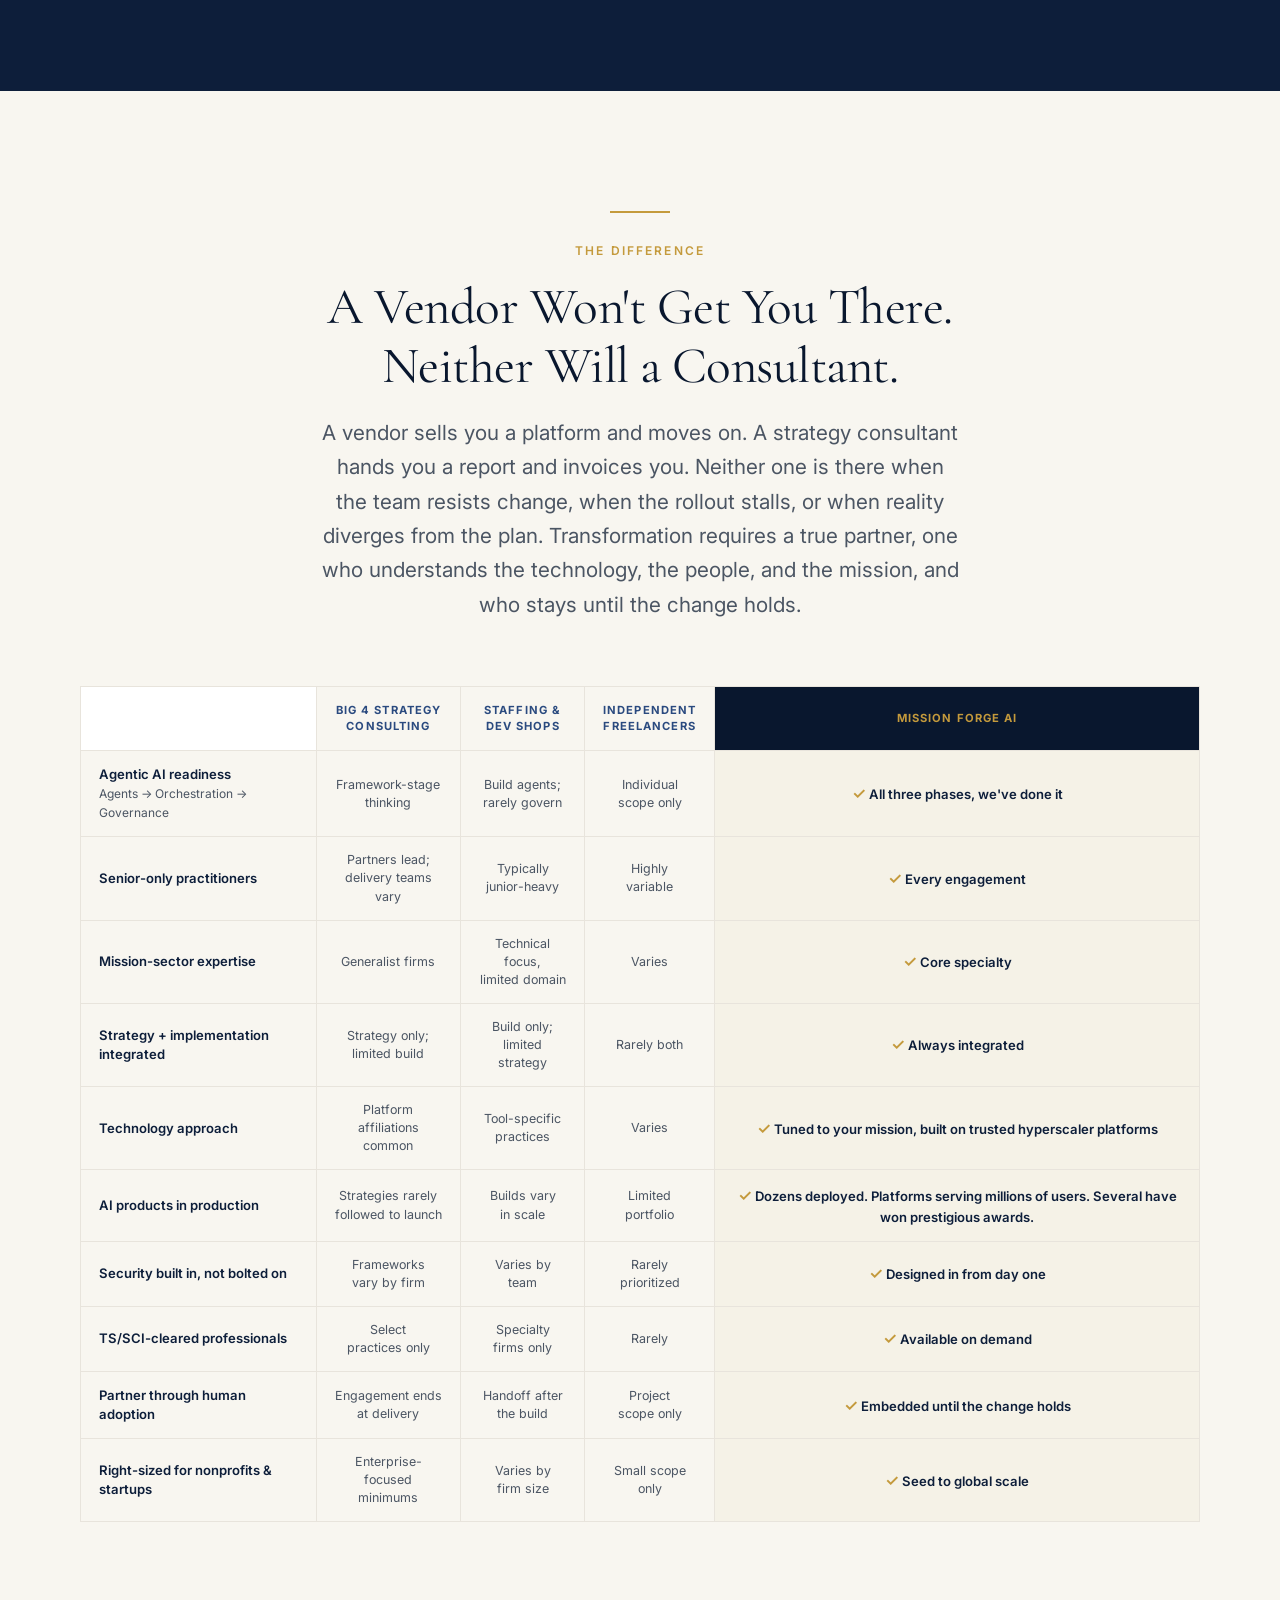
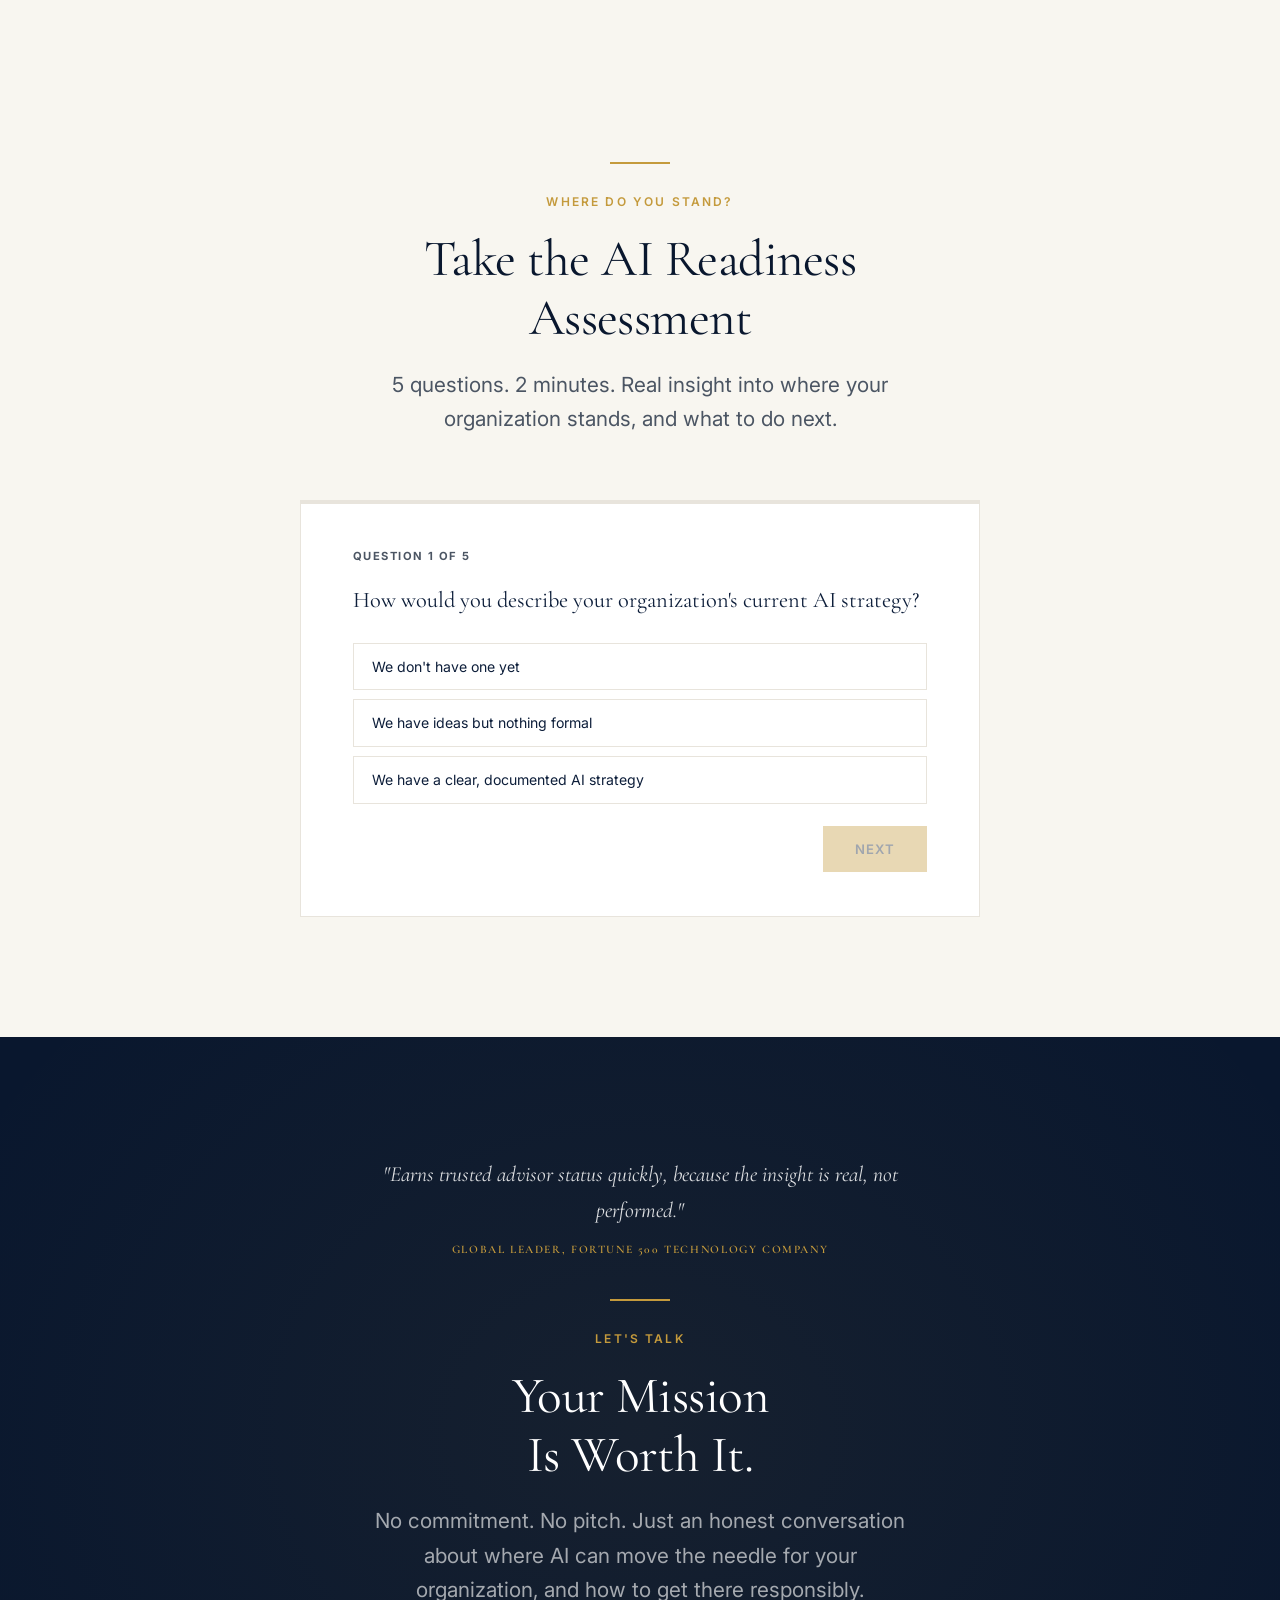
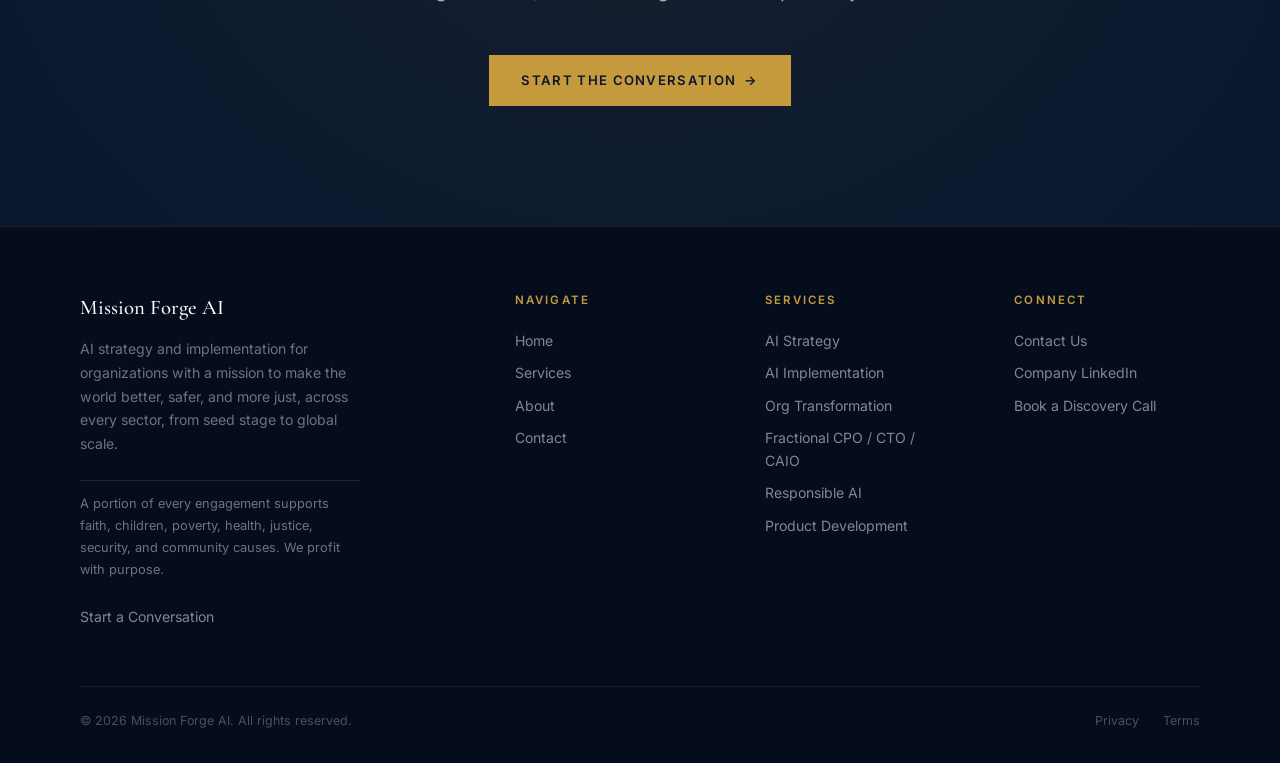
==== commit efb1860e: "Add files via upload" ====
--- a/index.html
+++ b/index.html
@@ -270,18 +270,6 @@
 
         <div class="service-card fade-up fade-up-delay-2">
           <svg class="service-card__icon" viewBox="0 0 44 44" fill="none" stroke="currentColor" stroke-width="1.5">
-            <path d="M8 36l8-8 6 6 14-18"/>
-            <circle cx="8" cy="36" r="2" fill="currentColor"/>
-          </svg>
-          <h3 class="service-card__title">Board &amp; Executive Advisory</h3>
-          <p class="service-card__desc">
-            Help your board and leadership team ask the right AI questions, and make decisions with confidence. Independent, mission-aligned counsel for the moments that matter most.
-          </p>
-          <a href="services.html#advisory" class="service-card__link">Learn more</a>
-        </div>
-
-        <div class="service-card fade-up">
-          <svg class="service-card__icon" viewBox="0 0 44 44" fill="none" stroke="currentColor" stroke-width="1.5">
             <rect x="4" y="8" width="36" height="28" rx="2"/>
             <path d="M14 20h16M14 26h10M22 8v4M22 36v-4"/>
           </svg>
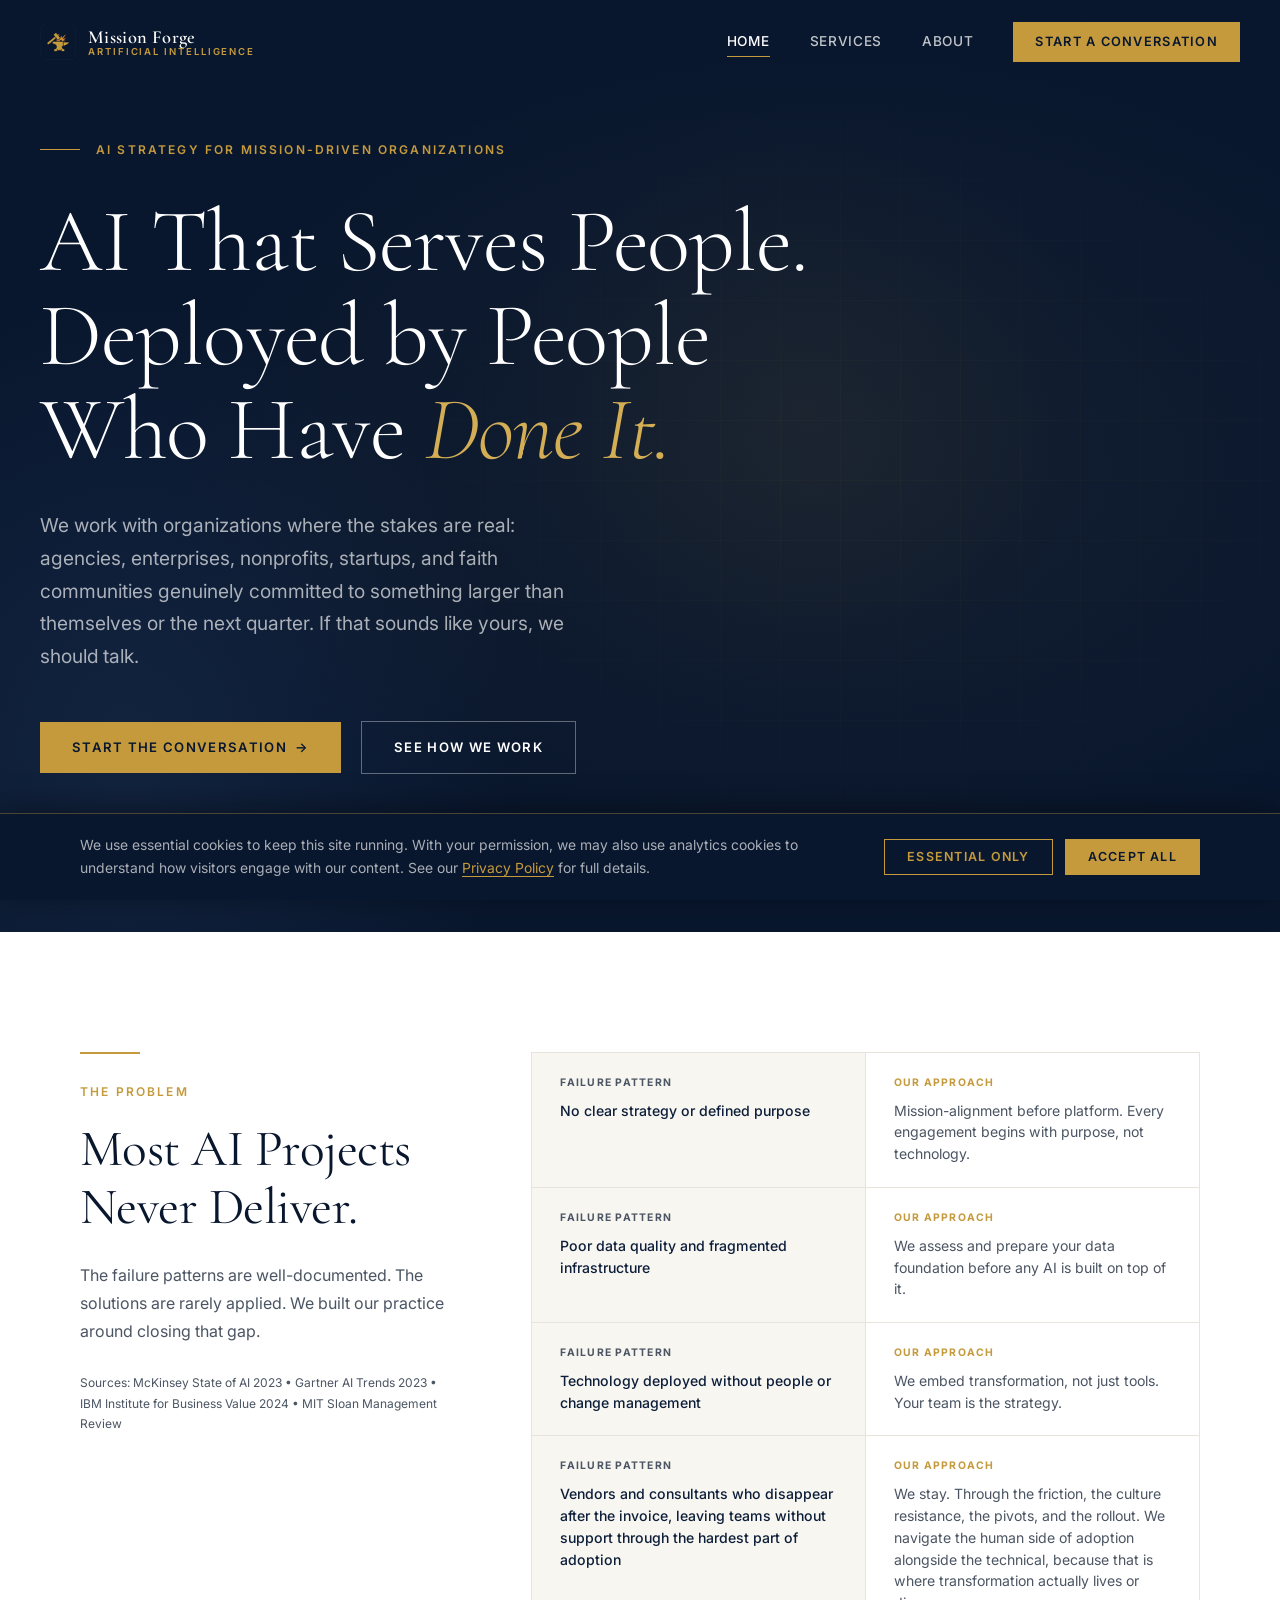
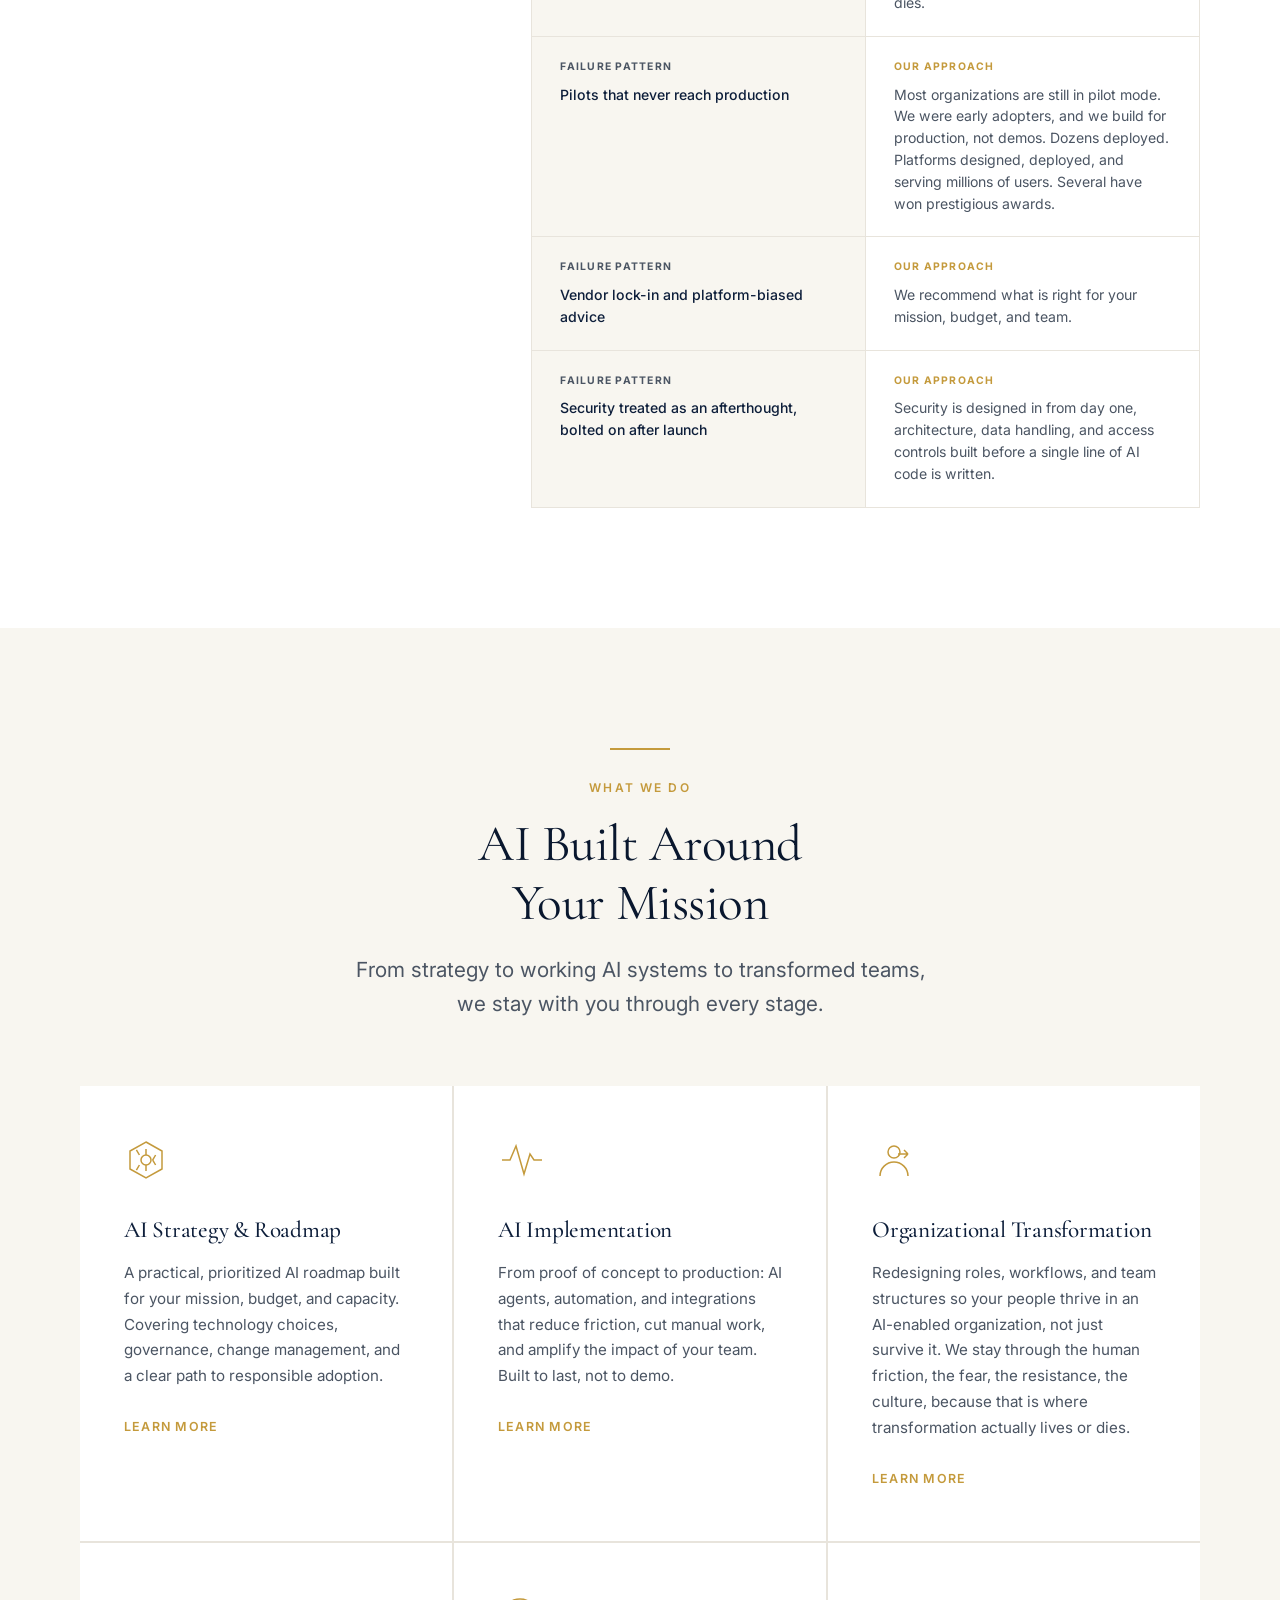
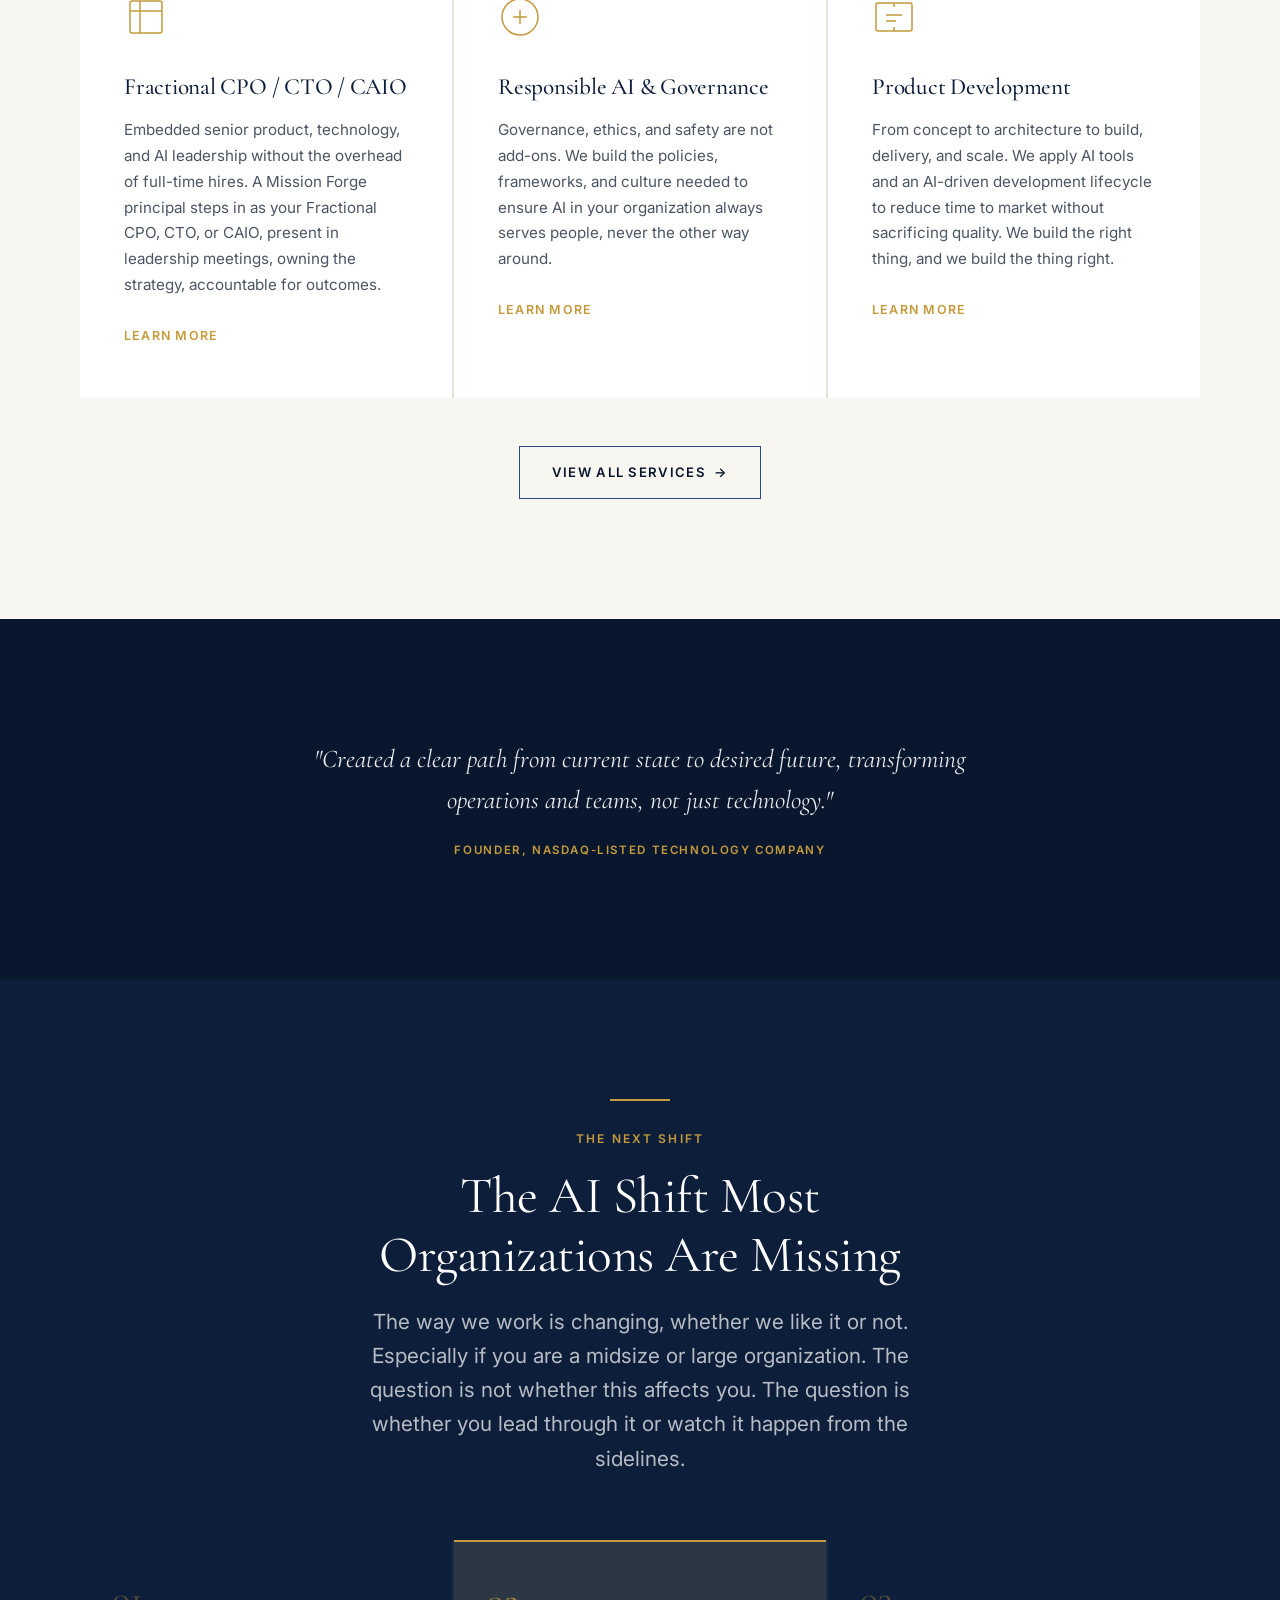
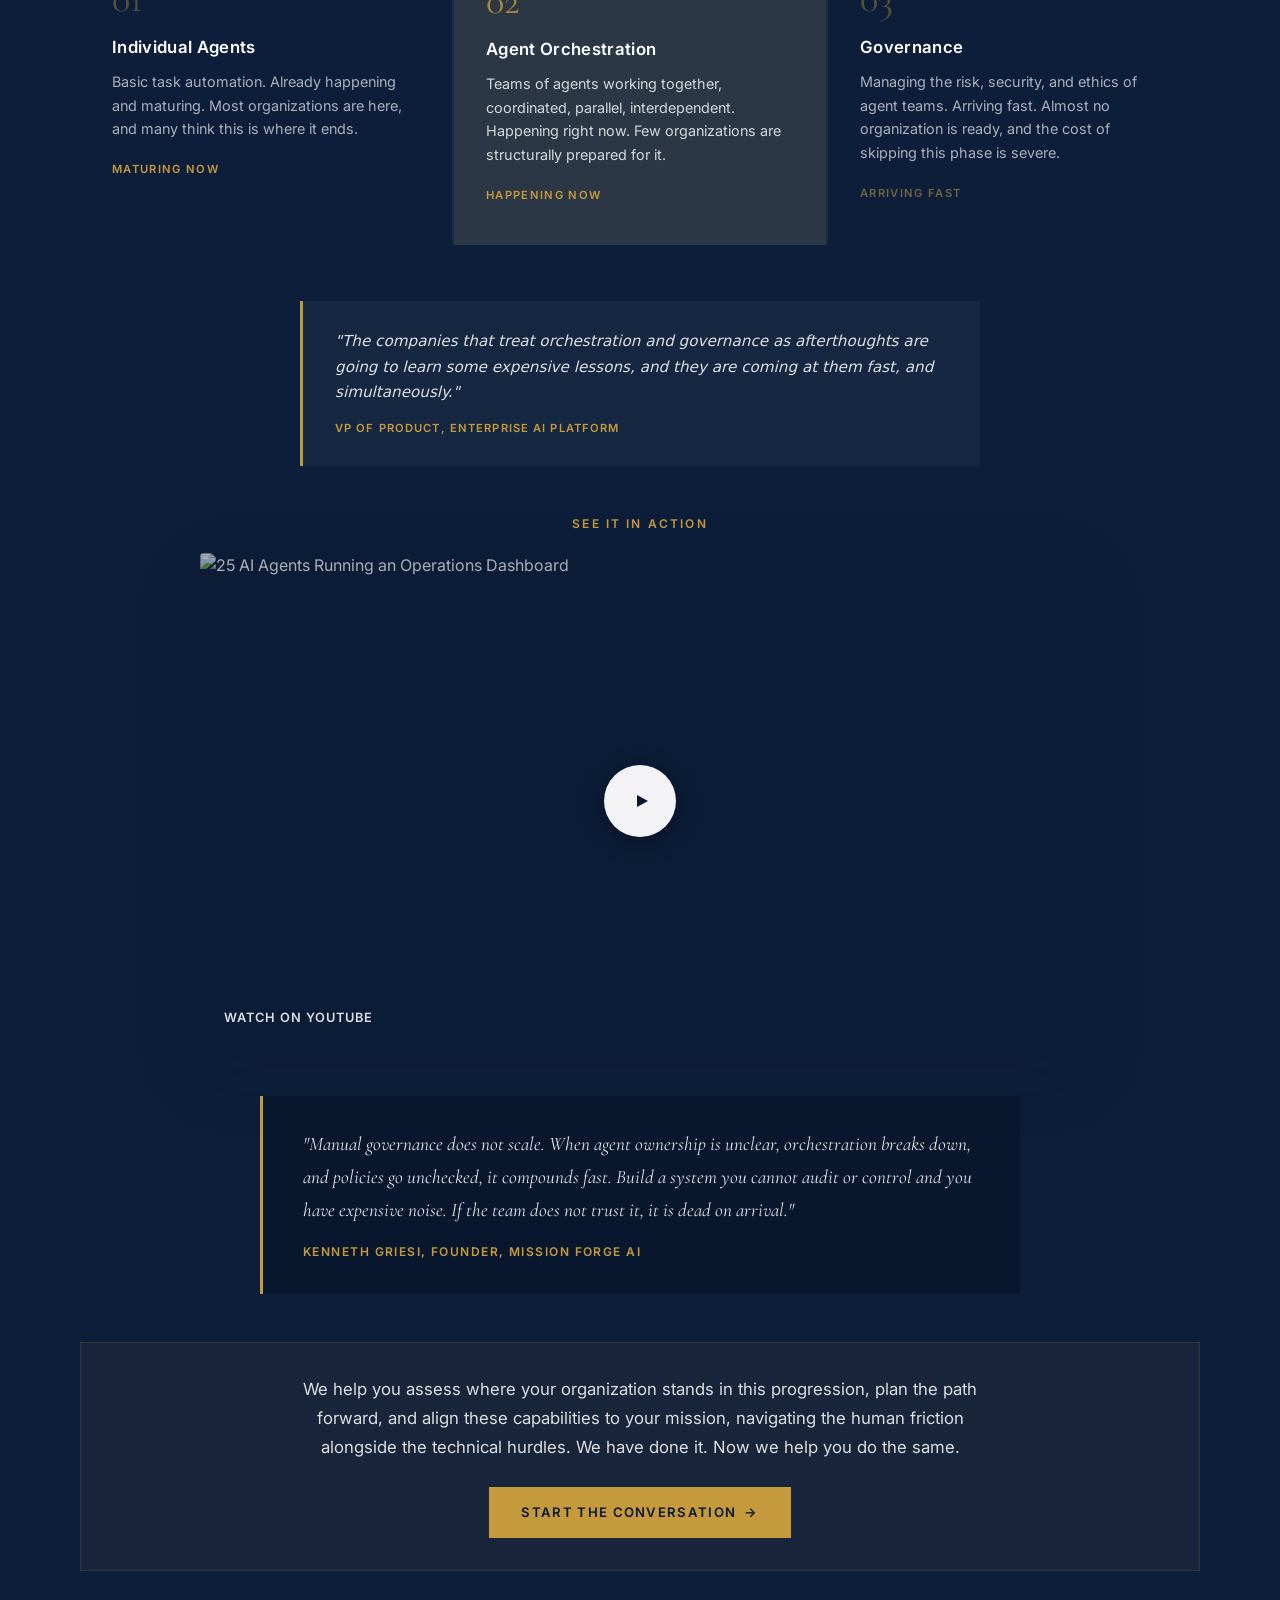
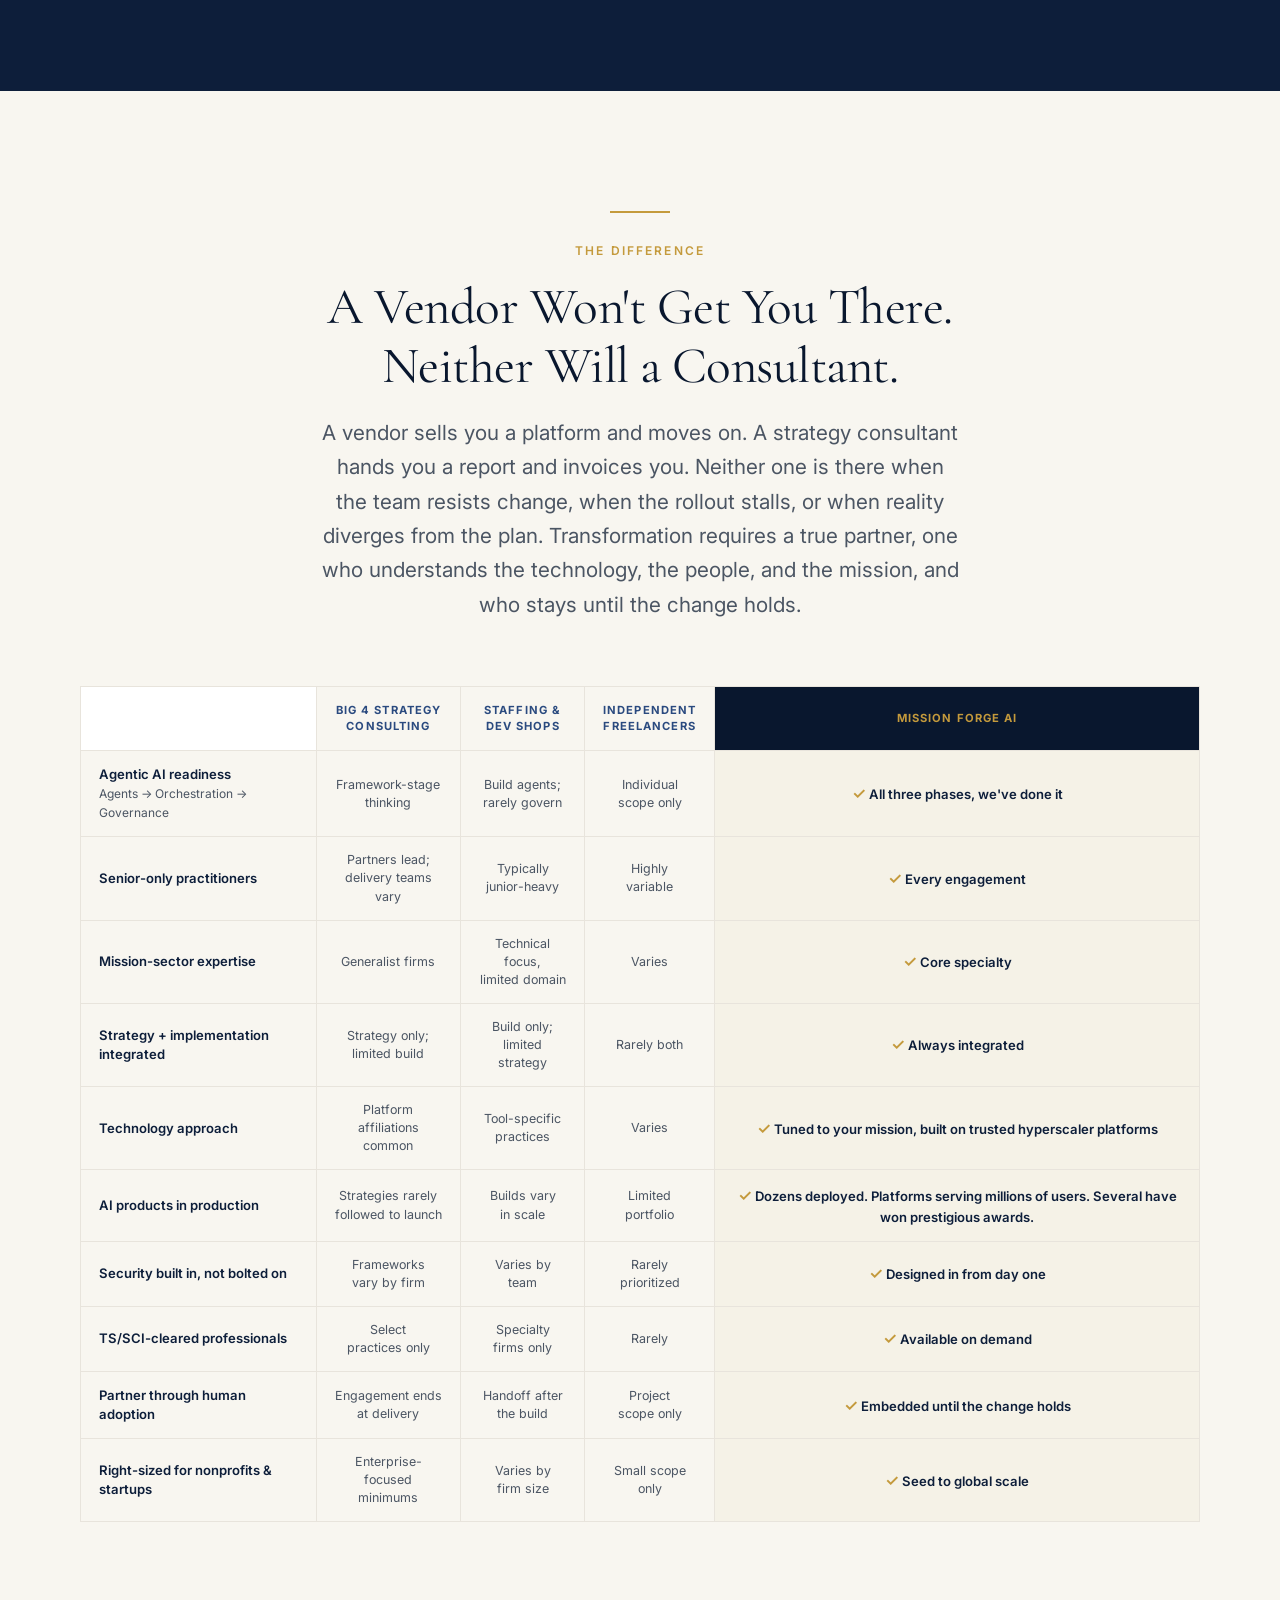
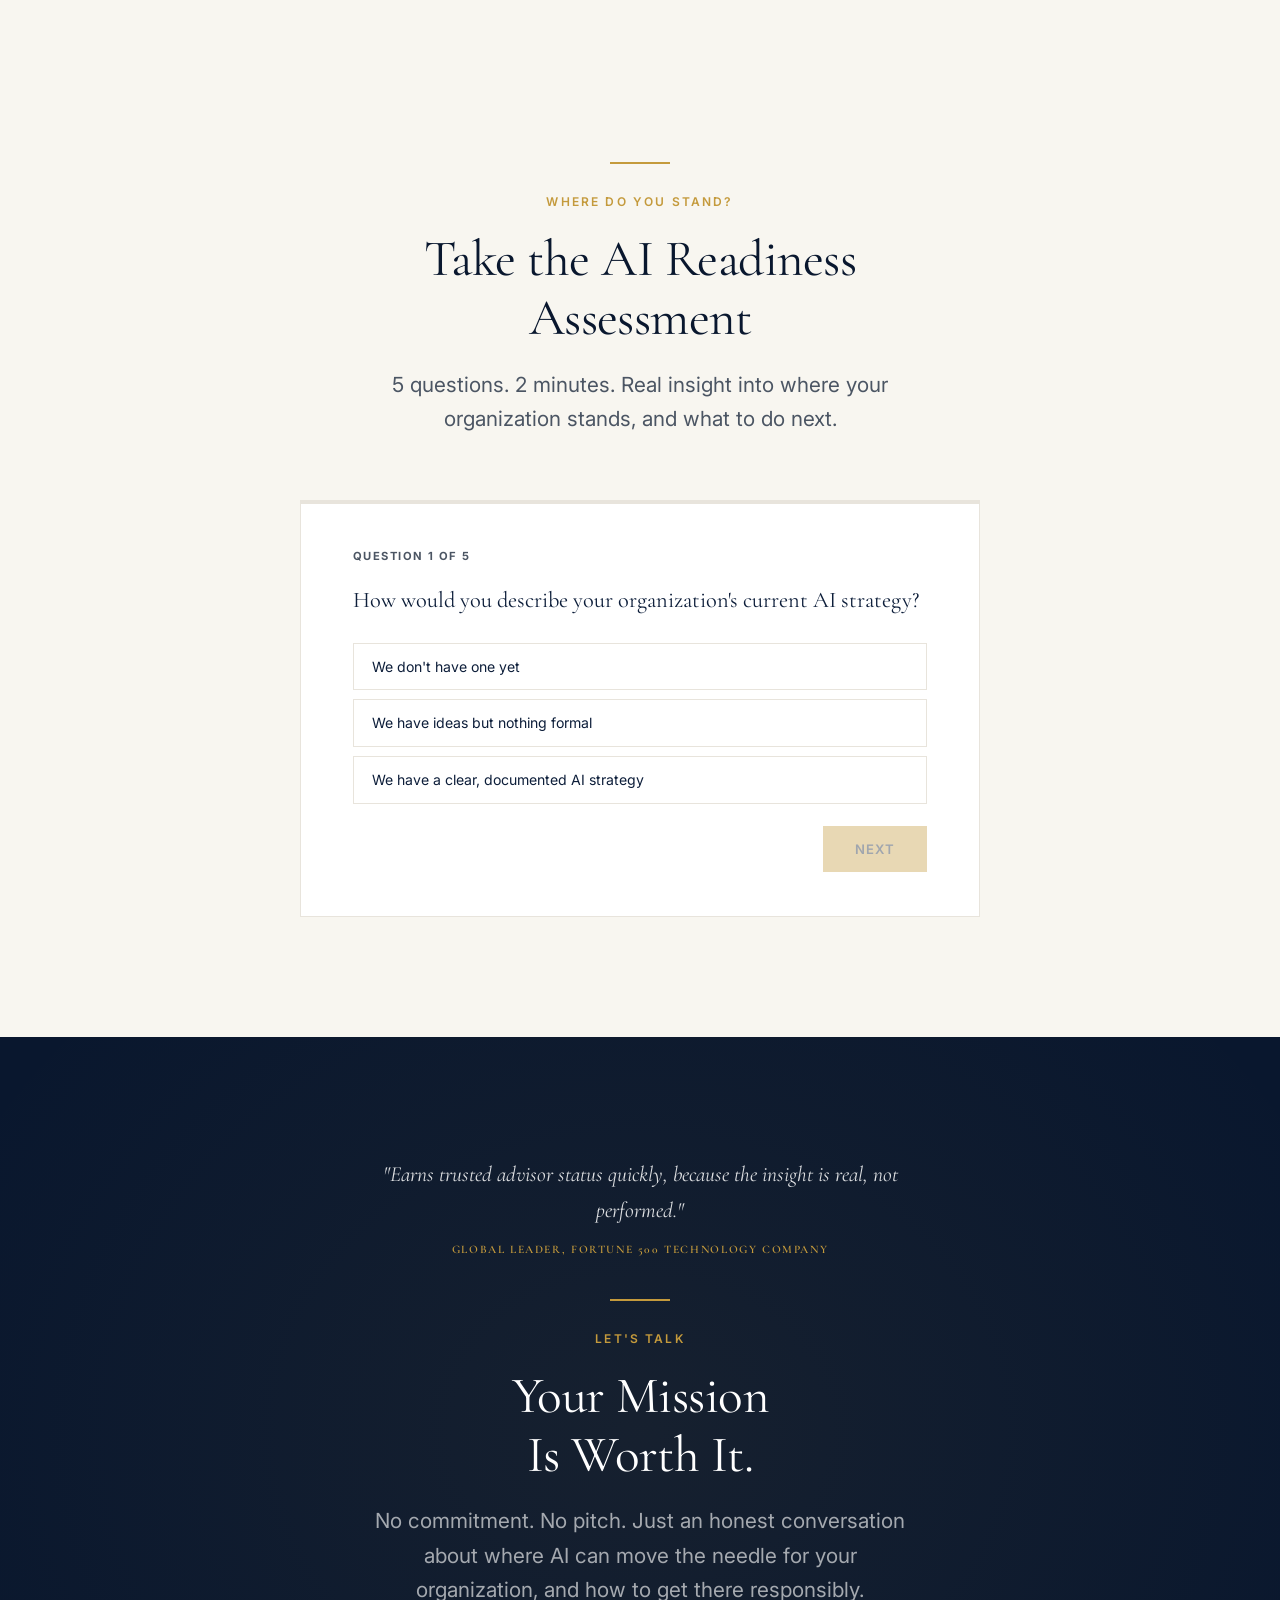
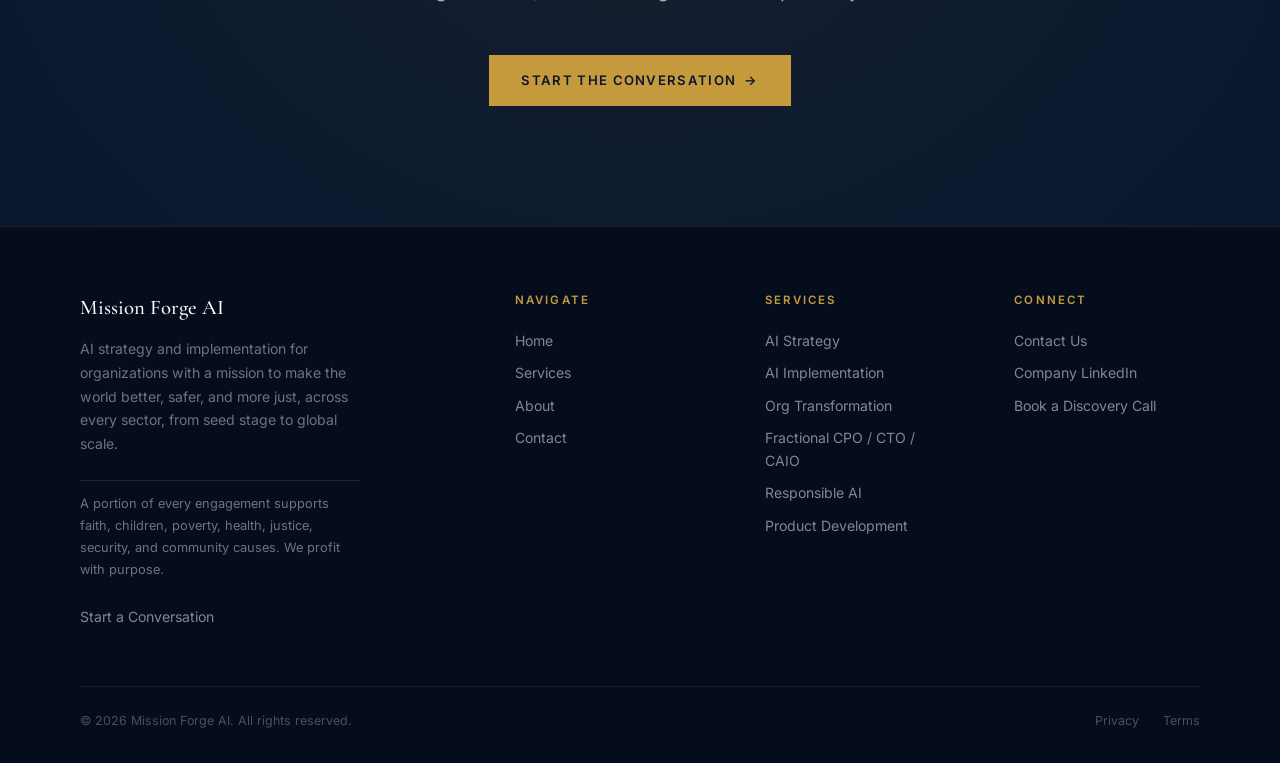
==== commit 75671270: "Add files via upload" ====
--- a/index.html
+++ b/index.html
@@ -6,7 +6,8 @@
   <title>Mission Forge AI, AI Strategy for Mission-Driven Organizations</title>
   <meta name="description" content="Mission Forge AI helps public agencies, private enterprises, nonprofits, and startups adopt AI responsibly, strategically, and with measurable results. We specialize in organizations with a mission to make the world better, safer, and more just." />
   <link rel="stylesheet" href="css/style.css" />
-  <link rel="icon" type="image/png" href="assets/logo.png" />
+  <link rel="icon" type="image/png" href="favicon.png" />
+  <link rel="apple-touch-icon" href="apple-touch-icon.png" />
 </head>
 <body>
 
@@ -17,30 +18,7 @@
     <div class="nav__inner">
       <a href="index.html" class="nav__logo">
         <div class="nav__logo-mark">
-          <!-- Forge mark SVG approximation for dark backgrounds -->
-          <svg viewBox="0 0 36 36" fill="none" xmlns="http://www.w3.org/2000/svg" width="36" height="36">
-            <defs><clipPath id="forge-clip"><circle cx="18" cy="18" r="18"/></clipPath></defs>
-            <circle cx="18" cy="18" r="18" fill="#09172E"/>
-            <g clip-path="url(#forge-clip)">
-              <!-- Anvil (gold) horn on left, flat top, stepped waist, wide base -->
-              <path d="M7.5 19 L11 17 L25 17 L25 20 L23 20 L23 23 L25 23 L25 27 L11 27 L11 23 L13 23 L13 20 L11 20 Z" fill="#C49A3C"/>
-              <!-- Sledgehammer (white) from upper-left, pivot at anvil strike -->
-              <g transform="rotate(40 17 17)">
-                <rect x="15.5" y="0" width="3" height="12" rx="1.5" fill="#FFFFFF"/>
-                <rect x="11" y="11" width="12" height="6.5" rx="1" fill="#FFFFFF"/>
-              </g>
-              <!-- Impact glow at strike point -->
-              <ellipse cx="17" cy="17" rx="5" ry="2" fill="#F0B845" opacity="0.3"/>
-              <!-- Forge sparks: elongated diamonds pointing in travel direction -->
-              <path d="M0 -2.8 L0.65 0 L0 2.8 L-0.65 0 Z" transform="translate(22 12) rotate(-45)" fill="#F5EDD3"/>
-              <path d="M0 -2.2 L0.55 0 L0 2.2 L-0.55 0 Z" transform="translate(26 9) rotate(-52)" fill="#F5EDD3" opacity="0.92"/>
-              <path d="M0 -1.9 L0.48 0 L0 1.9 L-0.48 0 Z" transform="translate(28.5 13.5) rotate(-28)" fill="#F5EDD3" opacity="0.85"/>
-              <path d="M0 -1.5 L0.42 0 L0 1.5 L-0.42 0 Z" transform="translate(30 9) rotate(-58)" fill="#F5EDD3" opacity="0.75"/>
-              <path d="M0 -1.3 L0.38 0 L0 1.3 L-0.38 0 Z" transform="translate(27.5 6) rotate(-44)" fill="#F5EDD3" opacity="0.68"/>
-              <circle cx="24.5" cy="7.5" r="0.6" fill="#F5EDD3" opacity="0.72"/>
-              <circle cx="23" cy="9" r="0.48" fill="#F5EDD3" opacity="0.65"/>
-            </g>
-          </svg>
+          <img src="favicon-48.png" width="36" height="36" alt="Mission Forge AI logo mark" />
         </div>
         <div class="nav__logo-text">
           <span class="nav__logo-name">Mission Forge</span>
